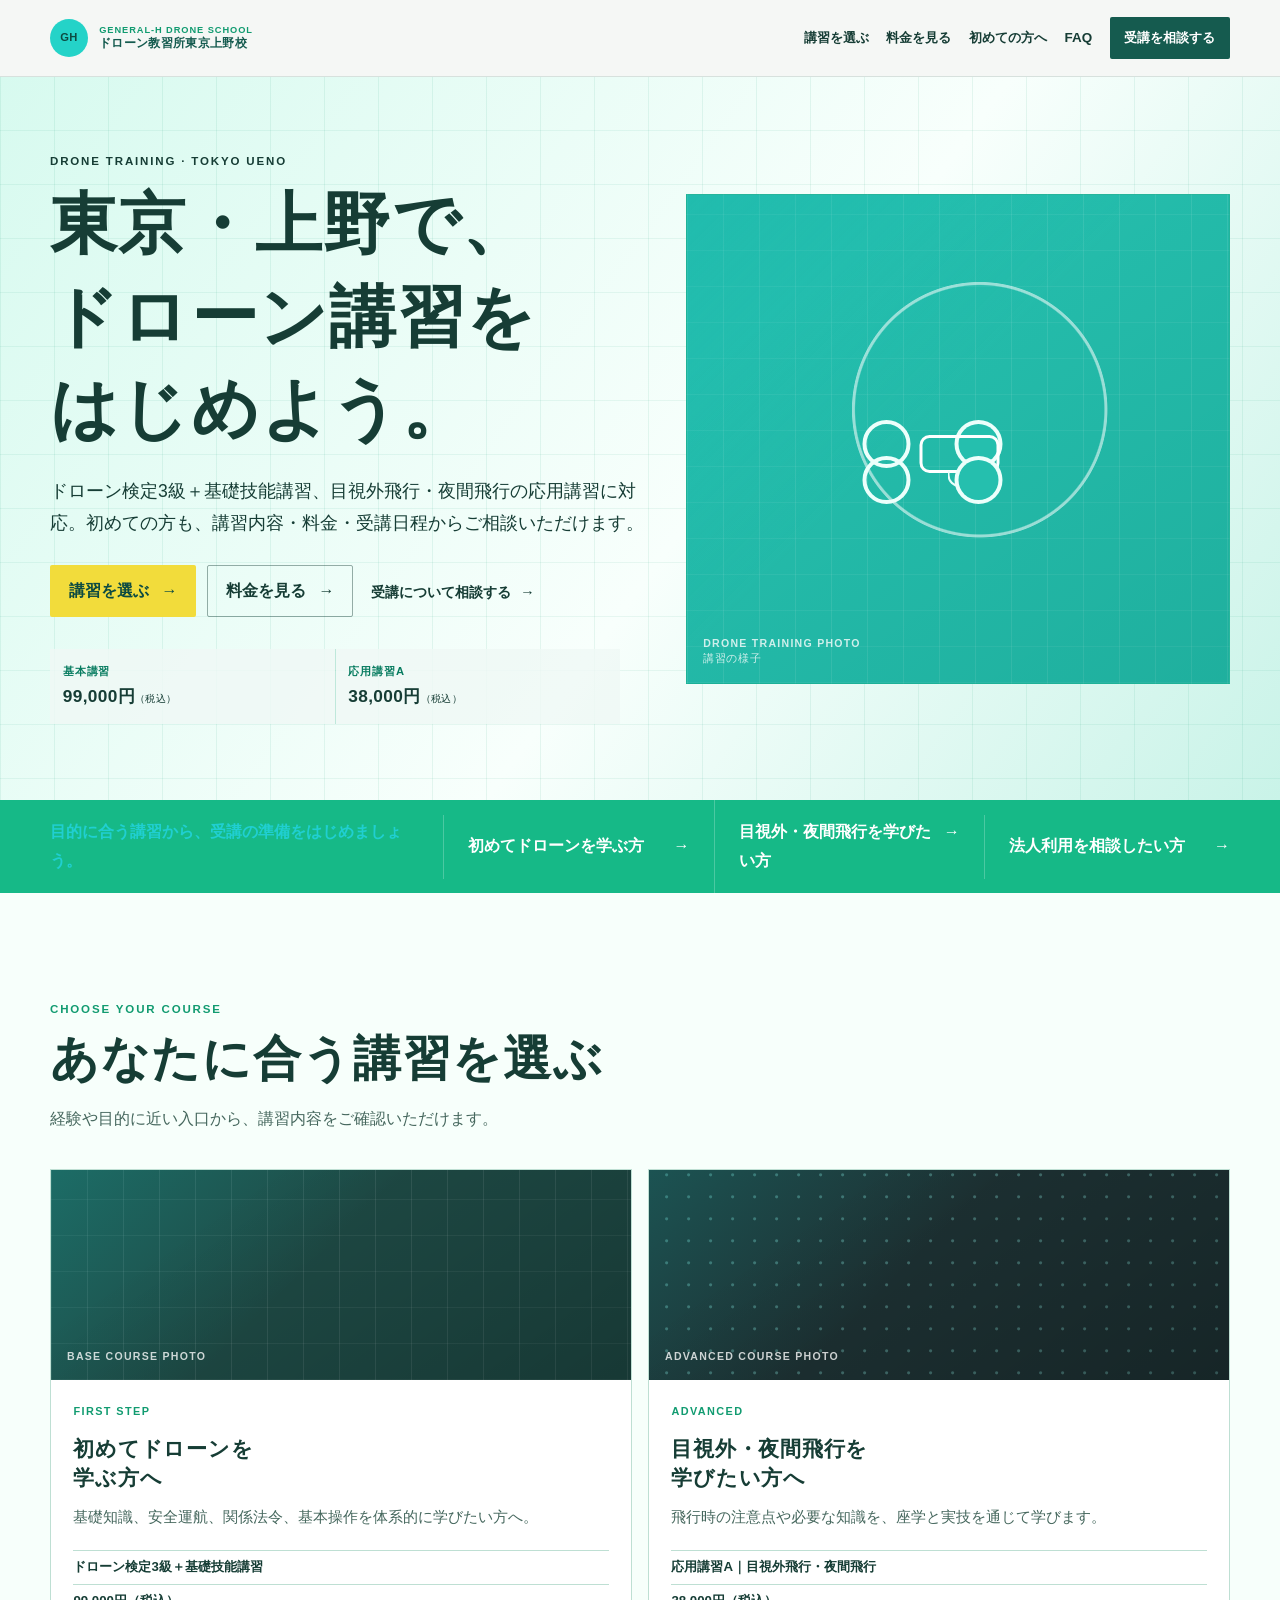
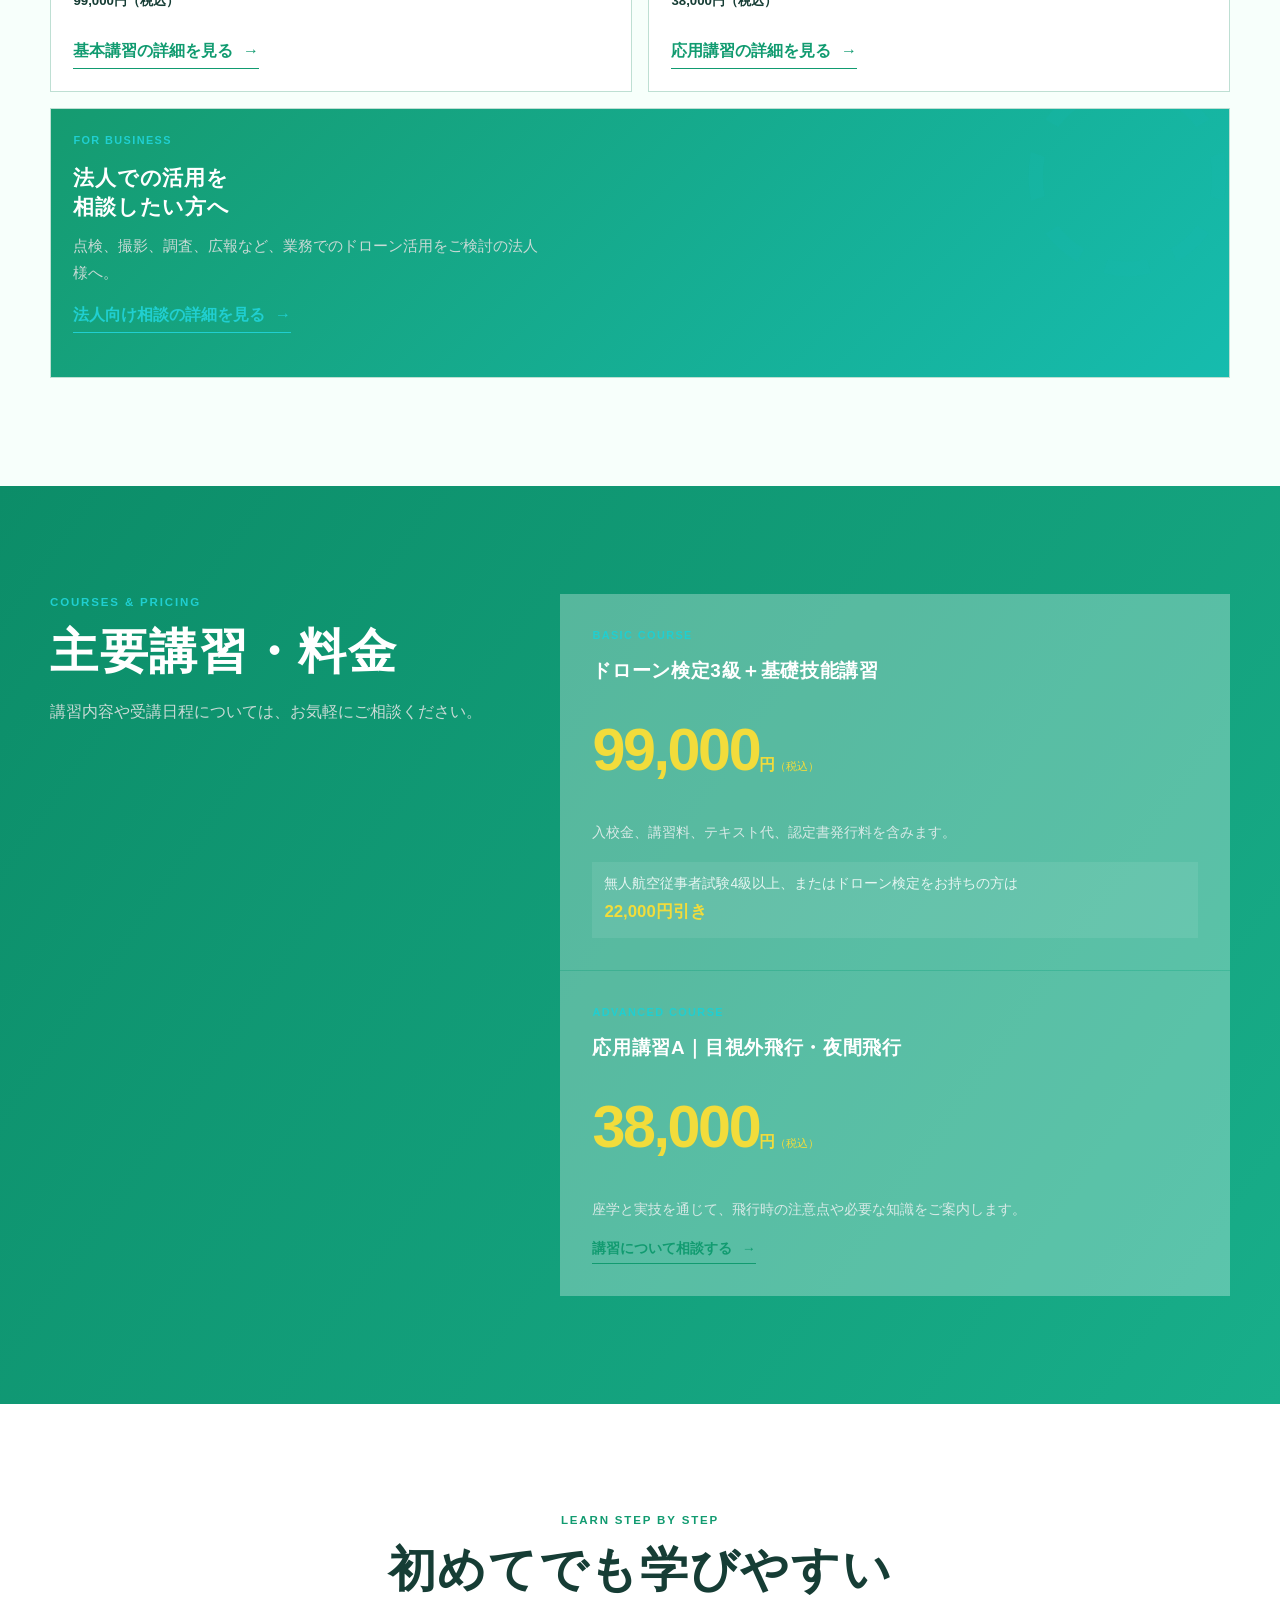
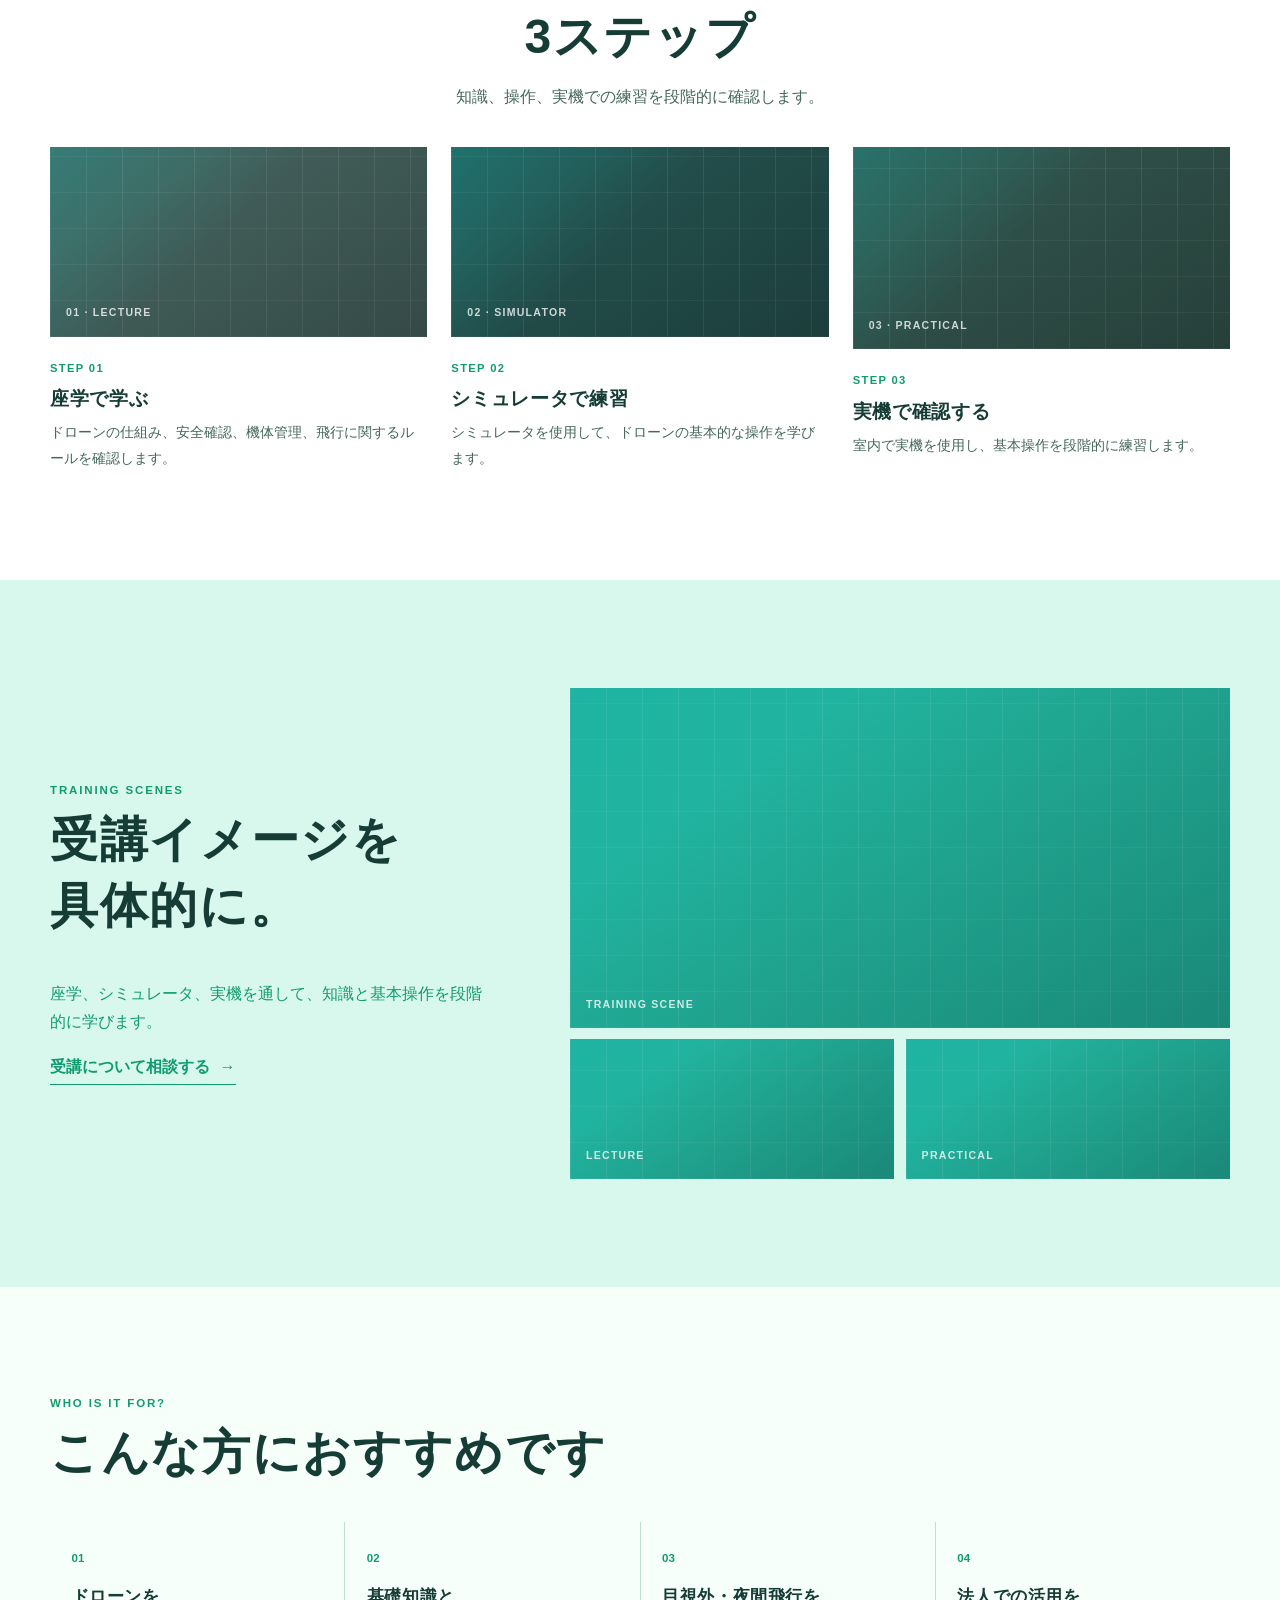
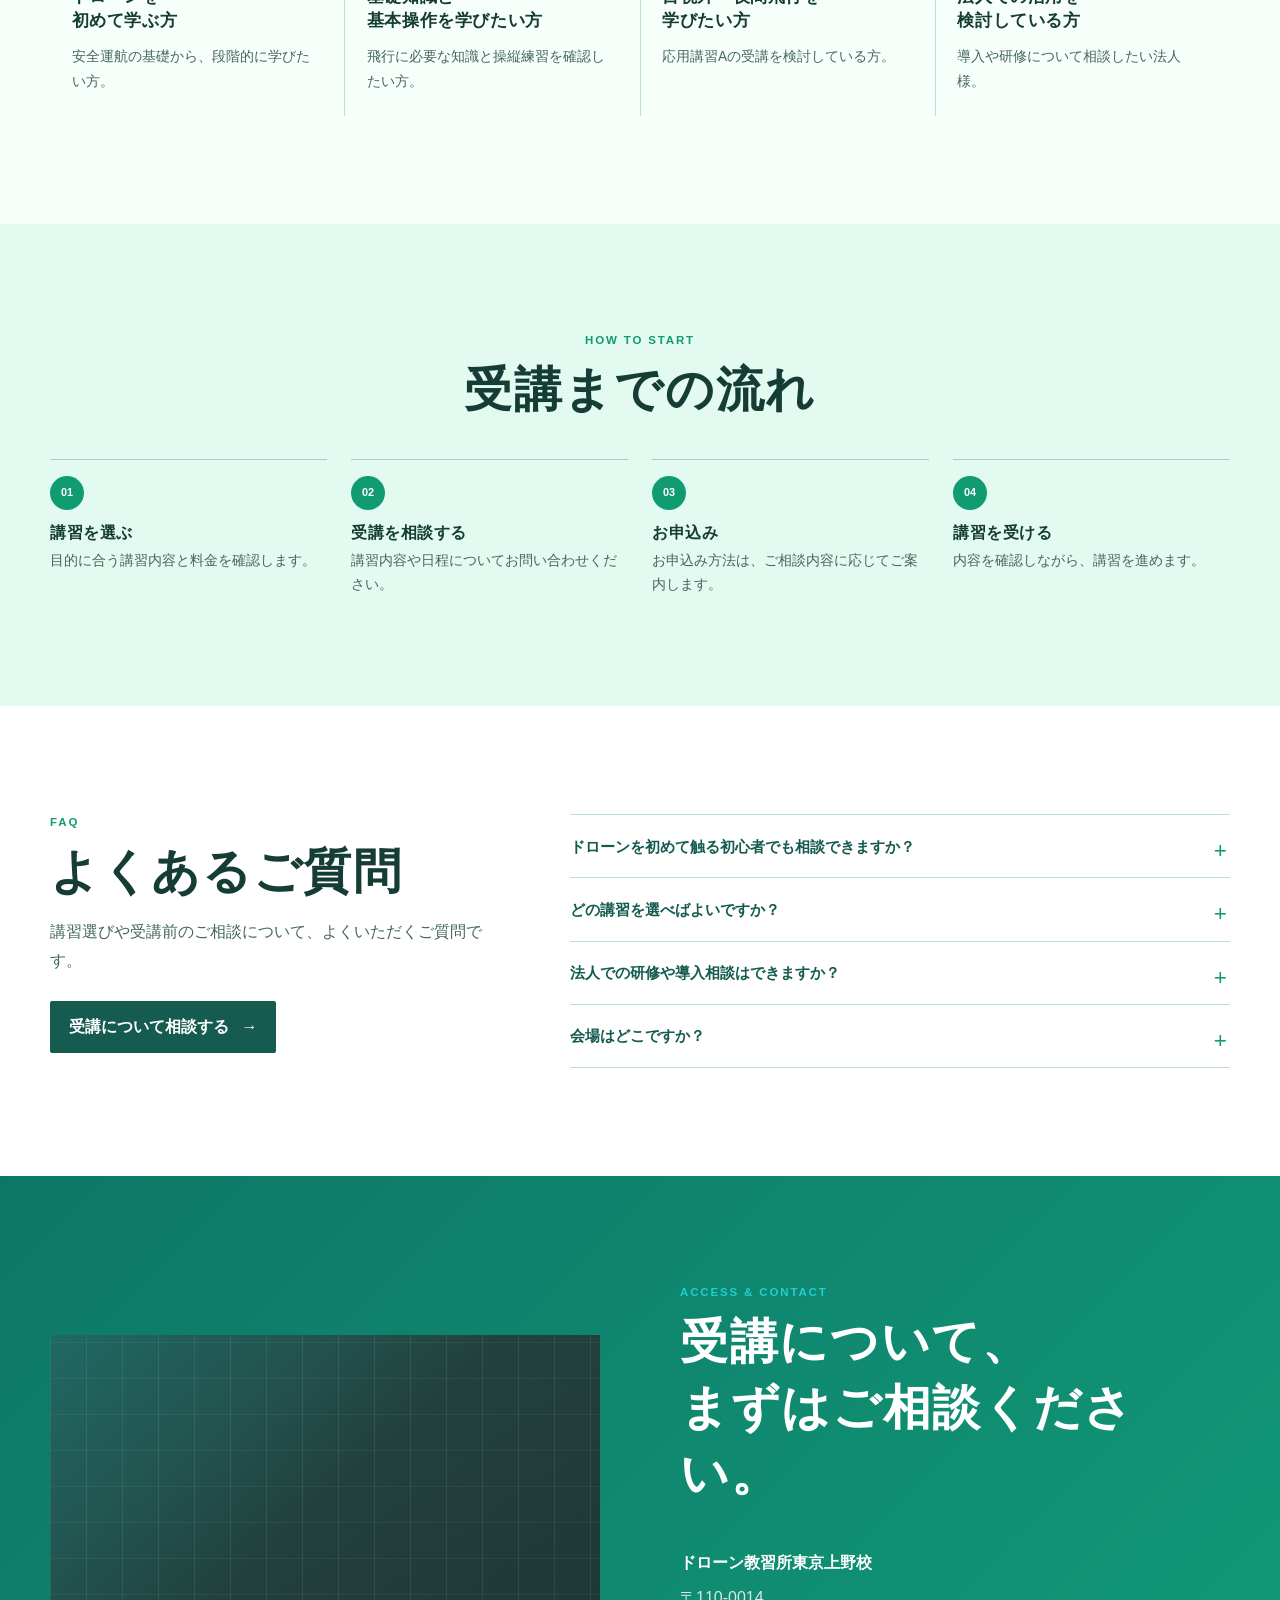
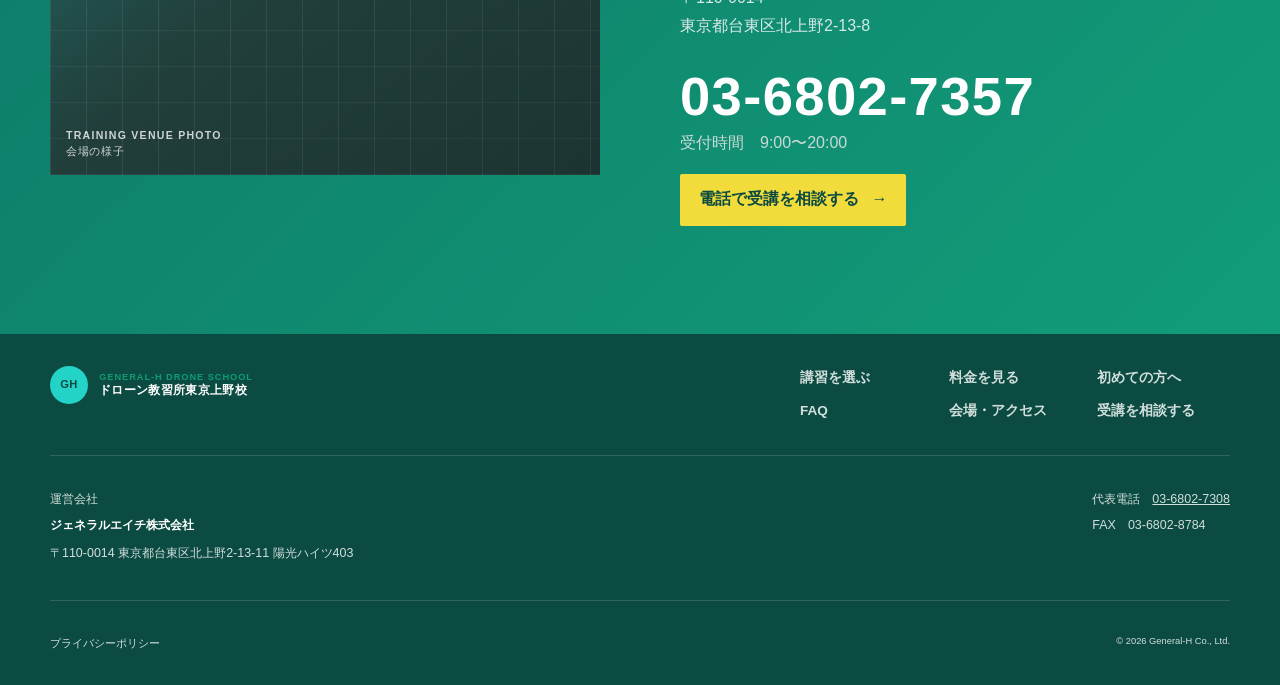
==== index.html @ ddb18976 "feat: refine course guidance and ctas" ====
<!doctype html>
<html lang="ja">
  <head>
    <meta charset="utf-8">
    <meta name="viewport" content="width=device-width, initial-scale=1">
    <meta name="description" content="ドローン教習所東京上野校。東京・上野で、ドローン検定3級＋基礎技能講習、目視外飛行・夜間飛行の応用講習、法人向けドローン研修・導入相談をご案内します。">
    <meta name="theme-color" content="#142422">
    <meta name="format-detection" content="telephone=no">
    <link rel="canonical" href="https://drone.general-h.com/">
    <link rel="icon" href="assets/icons/favicon.svg" type="image/svg+xml">
    <link rel="stylesheet" href="assets/css/style.css?v=20260907-2">
    <link rel="stylesheet" href="assets/css/overrides.css?v=20260907-2">
    <title>ドローン教習所東京上野校｜東京・上野で学ぶドローン講習</title>
    <meta property="og:locale" content="ja_JP"><meta property="og:type" content="website"><meta property="og:title" content="ドローン教習所東京上野校｜東京・上野で学ぶドローン講習"><meta property="og:description" content="ドローン検定3級＋基礎技能講習、目視外飛行・夜間飛行の応用講習、法人向け相談をご案内します。"><meta property="og:url" content="https://drone.general-h.com/"><meta property="og:site_name" content="ドローン教習所東京上野校"><meta name="twitter:card" content="summary">
    <!-- OGP画像は、実写素材を用意後に /assets/images/og/default.jpg へ配置して設定します。 -->
    <script type="application/ld+json">{"@context":"https://schema.org","@graph":[{"@type":"EducationalOrganization","name":"ドローン教習所東京上野校","url":"https://drone.general-h.com/","telephone":"+81-3-6802-7357","address":{"@type":"PostalAddress","postalCode":"110-0014","addressRegion":"東京都","addressLocality":"台東区","streetAddress":"北上野2-13-8","addressCountry":"JP"},"parentOrganization":{"@type":"Organization","name":"ジェネラルエイチ株式会社"}},{"@type":"WebSite","name":"ドローン教習所東京上野校","url":"https://drone.general-h.com/","inLanguage":"ja-JP"}]}</script>
  </head>
  <body>
    <a class="skip-link" href="#main-content">本文へ移動</a>
    <header class="site-header" data-site-header><div class="container header-inner"><a class="brand" href="/" aria-label="ドローン教習所東京上野校 トップ"><span class="brand-mark" aria-hidden="true">GH</span><span class="brand-copy"><span>GENERAL-H DRONE SCHOOL</span>ドローン教習所東京上野校</span></a><button class="menu-button" type="button" aria-expanded="false" aria-controls="site-navigation" data-menu-button><span class="menu-icon" aria-hidden="true"><i></i><i></i><i></i></span><span>メニュー</span></button><nav class="site-nav" id="site-navigation" aria-label="メインナビゲーション" data-site-nav><a href="#course-choice">講習を選ぶ</a><a href="#pricing">料金を見る</a><a href="#first-steps">初めての方へ</a><a href="#faq">FAQ</a><a class="button button-small button-primary" href="#contact">受講を相談する</a></nav></div></header>
    <main id="main-content" tabindex="-1">
      <section class="hero" aria-labelledby="hero-title"><div class="container hero-layout"><div class="hero-copy"><p class="eyebrow">DRONE TRAINING · TOKYO UENO</p><h1 id="hero-title">東京・上野で、<br>ドローン講習を<br>はじめよう。</h1><p class="hero-lead">ドローン検定3級＋基礎技能講習、目視外飛行・夜間飛行の応用講習に対応。初めての方も、講習内容・料金・受講日程からご相談いただけます。</p><div class="button-group hero-actions"><a class="button button-accent" href="#course-choice">講習を選ぶ<span aria-hidden="true">→</span></a><a class="button button-outline" href="#pricing">料金を見る<span aria-hidden="true">→</span></a><a class="text-action" href="#contact">受講について相談する <span aria-hidden="true">→</span></a></div><div class="hero-course-summary" aria-label="主要講習と料金"><div><span>基本講習</span><strong>99,000円<small>（税込）</small></strong></div><div><span>応用講習A</span><strong>38,000円<small>（税込）</small></strong></div></div></div><figure class="media-slot hero-media" data-image-slot="hero" role="img" aria-label="ドローン講習風景のイメージ"><div class="drone-illustration" aria-hidden="true"><i></i><i></i><b></b><em></em></div><figcaption>DRONE TRAINING PHOTO<br><span>講習の様子</span></figcaption></figure></div></section>
      <section class="quick-start" aria-label="講習選びの入口"><div class="container quick-start-inner"><p>目的に合う講習から、受講の準備をはじめましょう。</p><a href="/courses/basic/">初めてドローンを学ぶ方 <span aria-hidden="true">→</span></a><a href="/courses/advanced/">目視外・夜間飛行を学びたい方 <span aria-hidden="true">→</span></a><a href="/courses/corporate/">法人利用を相談したい方 <span aria-hidden="true">→</span></a></div></section>
      <section class="section course-choice" id="course-choice" aria-labelledby="course-choice-title"><div class="container"><div class="section-intro"><p class="eyebrow">CHOOSE YOUR COURSE</p><h2 id="course-choice-title">あなたに合う講習を選ぶ</h2><p>経験や目的に近い入口から、講習内容をご確認いただけます。</p></div><div class="choice-grid"><article class="choice-card choice-card-featured"><figure class="media-slot course-media course-media-basic" data-image-slot="basic" role="img" aria-label="基礎ドローン講習のイメージ"><figcaption>BASE COURSE PHOTO</figcaption></figure><div class="choice-content"><p class="card-label">FIRST STEP</p><h3>初めてドローンを<br>学ぶ方へ</h3><p>基礎知識、安全運航、関係法令、基本操作を体系的に学びたい方へ。</p><ul><li>ドローン検定3級＋基礎技能講習</li><li>99,000円（税込）</li></ul><a class="text-link" href="/courses/basic/">基本講習の詳細を見る <span aria-hidden="true">→</span></a></div></article><article class="choice-card"><figure class="media-slot course-media course-media-advanced" data-image-slot="advanced" role="img" aria-label="応用ドローン講習のイメージ"><figcaption>ADVANCED COURSE PHOTO</figcaption></figure><div class="choice-content"><p class="card-label">ADVANCED</p><h3>目視外・夜間飛行を<br>学びたい方へ</h3><p>飛行時の注意点や必要な知識を、座学と実技を通じて学びます。</p><ul><li>応用講習A｜目視外飛行・夜間飛行</li><li>38,000円（税込）</li></ul><a class="text-link" href="/courses/advanced/">応用講習の詳細を見る <span aria-hidden="true">→</span></a></div></article><article class="choice-card choice-card-business"><div class="business-symbol" aria-hidden="true">◌</div><div class="choice-content"><p class="card-label">FOR BUSINESS</p><h3>法人での活用を<br>相談したい方へ</h3><p>点検、撮影、調査、広報など、業務でのドローン活用をご検討の法人様へ。</p><a class="text-link light-link" href="/courses/corporate/">法人向け相談の詳細を見る <span aria-hidden="true">→</span></a></div></article></div></div></section>
      <section class="section pricing-section" id="pricing" aria-labelledby="pricing-title"><div class="container pricing-layout"><div class="section-intro"><p class="eyebrow">COURSES & PRICING</p><h2 id="pricing-title">主要講習・料金</h2><p>講習内容や受講日程については、お気軽にご相談ください。</p></div><div class="price-list"><article class="price-item"><div><p class="price-tag">BASIC COURSE</p><h3>ドローン検定3級＋基礎技能講習</h3></div><p class="price"><span>99,000</span>円<small>（税込）</small></p><div class="price-detail"><p>入校金、講習料、テキスト代、認定書発行料を含みます。</p><p class="discount">無人航空従事者試験4級以上、またはドローン検定をお持ちの方は<strong>22,000円引き</strong></p></div></article><article class="price-item"><div><p class="price-tag">ADVANCED COURSE</p><h3>応用講習A｜目視外飛行・夜間飛行</h3></div><p class="price"><span>38,000</span>円<small>（税込）</small></p><div class="price-detail"><p>座学と実技を通じて、飛行時の注意点や必要な知識をご案内します。</p><a class="text-link" href="#contact">講習について相談する <span aria-hidden="true">→</span></a></div></article></div></div></section>
      <section class="section first-steps" id="first-steps" aria-labelledby="steps-title"><div class="container"><div class="section-intro centered-intro"><p class="eyebrow">LEARN STEP BY STEP</p><h2 id="steps-title">初めてでも学びやすい<br>3ステップ</h2><p>知識、操作、実機での練習を段階的に確認します。</p></div><ol class="learning-steps"><li><figure class="media-slot step-media step-lecture" data-image-slot="lecture" role="img" aria-label="ドローン座学のイメージ"><figcaption>01 · LECTURE</figcaption></figure><div><span>STEP 01</span><h3>座学で学ぶ</h3><p>ドローンの仕組み、安全確認、機体管理、飛行に関するルールを確認します。</p></div></li><li><figure class="media-slot step-media step-simulator" data-image-slot="simulator" role="img" aria-label="ドローンシミュレータ講習のイメージ"><figcaption>02 · SIMULATOR</figcaption></figure><div><span>STEP 02</span><h3>シミュレータで練習</h3><p>シミュレータを使用して、ドローンの基本的な操作を学びます。</p></div></li><li><figure class="media-slot step-media step-practical" data-image-slot="practical" role="img" aria-label="ドローン実機講習のイメージ"><figcaption>03 · PRACTICAL</figcaption></figure><div><span>STEP 03</span><h3>実機で確認する</h3><p>室内で実機を使用し、基本操作を段階的に練習します。</p></div></li></ol></div></section>
      <section class="section training-scenes" aria-labelledby="scenes-title"><div class="container scene-layout"><div class="scene-copy"><p class="eyebrow">TRAINING SCENES</p><h2 id="scenes-title">受講イメージを<br>具体的に。</h2><p>座学、シミュレータ、実機を通して、知識と基本操作を段階的に学びます。</p><a class="text-link light-link" href="#contact">受講について相談する <span aria-hidden="true">→</span></a></div><div class="scene-mosaic"><figure class="media-slot scene-large" data-image-slot="training" role="img" aria-label="ドローン講習風景のイメージ"><figcaption>TRAINING SCENE</figcaption></figure><figure class="media-slot scene-small-one" data-image-slot="lecture-detail" role="img" aria-label="ドローン座学のイメージ"><figcaption>LECTURE</figcaption></figure><figure class="media-slot scene-small-two" data-image-slot="practical-detail" role="img" aria-label="ドローン実機講習のイメージ"><figcaption>PRACTICAL</figcaption></figure></div></div></section>
      <section class="section for-you" aria-labelledby="for-you-title"><div class="container"><div class="section-intro"><p class="eyebrow">WHO IS IT FOR?</p><h2 id="for-you-title">こんな方におすすめです</h2></div><div class="audience-grid"><article><span>01</span><h3>ドローンを<br>初めて学ぶ方</h3><p>安全運航の基礎から、段階的に学びたい方。</p></article><article><span>02</span><h3>基礎知識と<br>基本操作を学びたい方</h3><p>飛行に必要な知識と操縦練習を確認したい方。</p></article><article><span>03</span><h3>目視外・夜間飛行を<br>学びたい方</h3><p>応用講習Aの受講を検討している方。</p></article><article><span>04</span><h3>法人での活用を<br>検討している方</h3><p>導入や研修について相談したい法人様。</p></article></div></div></section>
      <section class="section flow-section" aria-labelledby="flow-title"><div class="container"><div class="section-intro centered-intro"><p class="eyebrow">HOW TO START</p><h2 id="flow-title">受講までの流れ</h2></div><ol class="flow-list"><li><span>01</span><h3>講習を選ぶ</h3><p>目的に合う講習内容と料金を確認します。</p></li><li><span>02</span><h3>受講を相談する</h3><p>講習内容や日程についてお問い合わせください。</p></li><li><span>03</span><h3>お申込み</h3><p>お申込み方法は、ご相談内容に応じてご案内します。</p></li><li><span>04</span><h3>講習を受ける</h3><p>内容を確認しながら、講習を進めます。</p></li></ol></div></section>
      <section class="section faq-section" id="faq" aria-labelledby="faq-title"><div class="container faq-layout"><div class="faq-heading"><p class="eyebrow">FAQ</p><h2 id="faq-title">よくあるご質問</h2><p>講習選びや受講前のご相談について、よくいただくご質問です。</p><a class="button button-dark" href="#contact">受講について相談する<span aria-hidden="true">→</span></a></div><div class="faq-list"><details><summary>ドローンを初めて触る初心者でも相談できますか？</summary><p>はい。基礎知識や安全運航を確認しながら、初めての方にも分かりやすくご案内します。</p></details><details><summary>どの講習を選べばよいですか？</summary><p>基礎から学びたい方にはドローン検定3級＋基礎技能講習を、目視外飛行・夜間飛行を学びたい方には応用講習Aをご案内しています。迷われる場合はお問い合わせください。</p></details><details><summary>法人での研修や導入相談はできますか？</summary><p>はい。業務でのドローン活用をご検討の法人様からのご相談を承ります。</p></details><details><summary>会場はどこですか？</summary><p>会場は東京都台東区北上野にあります。詳しい所在地は会場・お問い合わせ欄をご確認ください。</p></details></div></div></section>
      <section class="section contact-section" id="contact" aria-labelledby="contact-title"><div class="container contact-layout"><figure class="media-slot access-media" data-image-slot="access" role="img" aria-label="ドローン講習会場のイメージ"><figcaption>TRAINING VENUE PHOTO<br><span>会場の様子</span></figcaption></figure><div class="contact-copy"><p class="eyebrow">ACCESS & CONTACT</p><h2 id="contact-title">受講について、<br>まずはご相談ください。</h2><address><strong>ドローン教習所東京上野校</strong>〒110-0014<br>東京都台東区北上野2-13-8</address><a class="phone-link" href="tel:0368027357">03-6802-7357</a><p>受付時間　9:00〜20:00</p><a class="button button-accent" href="tel:0368027357">電話で受講を相談する<span aria-hidden="true">→</span></a></div></div></section>
    </main>
    <footer class="site-footer"><div class="container footer-main"><a class="brand brand-footer" href="/" aria-label="ドローン教習所東京上野校 トップ"><span class="brand-mark" aria-hidden="true">GH</span><span class="brand-copy"><span>GENERAL-H DRONE SCHOOL</span>ドローン教習所東京上野校</span></a><div class="footer-links"><a href="#course-choice">講習を選ぶ</a><a href="#pricing">料金を見る</a><a href="#first-steps">初めての方へ</a><a href="#faq">FAQ</a><a href="#contact">会場・アクセス</a><a href="#contact">受講を相談する</a></div></div><div class="container footer-company"><div><p>運営会社</p><strong>ジェネラルエイチ株式会社</strong><p>〒110-0014 東京都台東区北上野2-13-11 陽光ハイツ403</p></div><div><p>代表電話　<a href="tel:0368027308">03-6802-7308</a></p><p>FAX　03-6802-8784</p></div></div><div class="container footer-bottom"><a href="/privacy-policy/">プライバシーポリシー</a><small>© <span data-current-year>2026</span> General-H Co., Ltd.</small></div></footer>
    <script src="assets/js/site.js?v=20260907-2" defer></script>
  </body>
</html>
---- assets/css/style.css ----
:root{--ink:#182522;--charcoal:#142422;--charcoal-deep:#0c1514;--teal:#087b78;--teal-bright:#18b5ad;--cyan:#89e4dc;--mint:#e2f5f1;--paper:#f5f7f5;--white:#fff;--line:#d3ddda;--muted:#52635f;--accent:#e6bd59;--container:1180px;--sans:-apple-system,BlinkMacSystemFont,"Hiragino Kaku Gothic ProN","Hiragino Sans","Yu Gothic","Meiryo",sans-serif}*{box-sizing:border-box}html{scroll-behavior:smooth;scroll-padding-top:5rem}body{margin:0;background:var(--paper);color:var(--ink);font-family:var(--sans);font-size:16px;line-height:1.8;text-rendering:optimizeLegibility}a{color:inherit;text-decoration:none}button{font:inherit}h1,h2,h3,p{margin-top:0}h1,h2,h3{letter-spacing:.035em;line-height:1.38}.container{width:min(calc(100% - 40px),var(--container));margin-inline:auto}.section{padding:78px 0}.skip-link{position:fixed;z-index:100;top:-5rem;left:1rem;padding:.7rem 1rem;color:var(--white);background:var(--charcoal);border-radius:3px}.skip-link:focus{top:1rem}.eyebrow{margin-bottom:.55rem;color:var(--teal);font-size:.72rem;font-weight:800;letter-spacing:.16em;line-height:1.4}.section-intro{max-width:640px;margin-bottom:2.2rem}.section-intro h2,.faq-heading h2{margin-bottom:.8rem;font-size:clamp(1.85rem,4vw,3rem)}.section-intro>p:not(.eyebrow),.faq-heading>p:not(.eyebrow){color:var(--muted)}.centered-intro{margin-inline:auto;text-align:center}.button{display:inline-flex;align-items:center;justify-content:center;gap:.8rem;min-height:52px;padding:.8rem 1.1rem;border:1px solid transparent;border-radius:2px;font-weight:800;line-height:1.3;transition:transform .2s ease,background-color .2s ease}.button:hover{transform:translateY(-2px)}.button-small{min-height:42px;padding:.55rem .85rem;font-size:.84rem}.button-primary,.button-dark{color:var(--white);background:var(--charcoal)}.button-accent{color:var(--charcoal-deep);background:var(--accent)}.button-outline{color:var(--white);border-color:rgb(255 255 255 / 55%)}.text-link,.text-action{display:inline-flex;align-items:center;gap:.6rem;font-weight:800}.text-link{padding-bottom:.12rem;color:var(--teal);border-bottom:1px solid currentColor}.light-link{color:var(--cyan)}.text-action{color:var(--white);font-size:.9rem}.text-link:hover,.text-action:hover{opacity:.72}.media-slot{position:relative;display:grid;overflow:hidden;min-height:170px;margin:0;place-items:end start;color:var(--white);background-color:#244541;background-image:linear-gradient(135deg,rgb(24 181 173 / 32%),transparent 45%),repeating-linear-gradient(90deg,rgb(255 255 255 / 9%) 0 1px,transparent 1px 36px),repeating-linear-gradient(0deg,rgb(255 255 255 / 6%) 0 1px,transparent 1px 36px);isolation:isolate}.media-slot::before{position:absolute;inset:0;z-index:-1;content:"";background:radial-gradient(circle at 75% 22%,rgb(137 228 220 / 42%),transparent 0 18%),linear-gradient(145deg,transparent 25%,rgb(0 0 0 / 24%))}.media-slot figcaption{padding:1rem;color:rgb(255 255 255 / 78%);font-size:.66rem;font-weight:800;letter-spacing:.12em;line-height:1.45}.media-slot figcaption span{font-weight:500;letter-spacing:.06em}.site-header{position:sticky;z-index:20;top:0;background:rgb(245 247 245 / 95%);border-bottom:1px solid rgb(211 221 218 / 85%);backdrop-filter:blur(12px)}.header-inner{display:flex;min-height:76px;align-items:center;justify-content:space-between;gap:.8rem}.brand{display:inline-flex;align-items:center;gap:.7rem;color:var(--charcoal);line-height:1.2}.brand-mark{display:grid;width:38px;height:38px;place-items:center;color:var(--charcoal-deep);background:var(--teal-bright);border-radius:50%;font-size:.7rem;font-weight:900;letter-spacing:.04em}.brand-copy{display:grid;font-size:.78rem;font-weight:800;letter-spacing:.025em}.brand-copy span{color:var(--teal);font-size:.58rem;letter-spacing:.1em}.site-nav{display:flex;align-items:center;gap:1.1rem;font-size:.84rem;font-weight:800}.site-nav>a:not(.button):hover{color:var(--teal)}.menu-button{display:none;align-items:center;gap:.55rem;padding:.4rem;color:var(--charcoal);background:transparent;border:0;font-size:.72rem;font-weight:800}.menu-icon{display:grid;gap:4px;width:22px}.menu-icon i{display:block;width:100%;height:2px;background:currentColor}.hero{position:relative;overflow:hidden;color:var(--white);background:var(--charcoal-deep)}.hero::before{position:absolute;inset:0;content:"";background:radial-gradient(circle at 60% 60%,rgb(8 123 120 / 25%),transparent 0 32%),linear-gradient(90deg,rgb(255 255 255 / 4%) 1px,transparent 1px),linear-gradient(0deg,rgb(255 255 255 / 3%) 1px,transparent 1px);background-size:auto,54px 54px,54px 54px}.hero-layout{position:relative;display:grid;gap:2rem;padding-top:65px;padding-bottom:52px}.hero-copy{position:relative;z-index:1}.hero .eyebrow{color:var(--cyan)}.hero h1{margin-bottom:1.25rem;font-size:clamp(2.45rem,9vw,5.4rem);font-weight:850;letter-spacing:.02em}.hero-lead{max-width:620px;margin-bottom:1.6rem;color:#d7e9e6;font-size:clamp(.98rem,2.4vw,1.1rem)}.button-group{display:flex;flex-wrap:wrap;gap:.7rem}.hero-actions .text-action{width:100%;padding-top:.3rem}.hero-course-summary{display:grid;max-width:570px;grid-template-columns:1fr 1fr;gap:1px;margin-top:2rem;background:rgb(255 255 255 / 22%)}.hero-course-summary div{padding:.75rem .8rem;background:rgb(11 30 28 / 72%)}.hero-course-summary span{display:block;color:var(--cyan);font-size:.7rem;font-weight:800;letter-spacing:.08em}.hero-course-summary strong{font-size:1.08rem;letter-spacing:.02em}.hero-course-summary small{font-size:.65rem;font-weight:500}.hero-media{min-height:350px;border:1px solid rgb(137 228 220 / 35%);background-color:#173936}.hero-media::before{background:radial-gradient(circle at 54% 44%,rgb(24 181 173 / 38%),transparent 0 18%),radial-gradient(circle at 54% 44%,transparent 0 31%,rgb(137 228 220 / 38%) 31.3% 31.8%,transparent 32%),linear-gradient(145deg,transparent 20%,rgb(0 0 0 / 25%))}.drone-illustration{position:absolute;top:50%;left:50%;width:135px;height:52px;transform:translate(-50%,-50%)}.drone-illustration::before,.drone-illustration::after{position:absolute;top:7px;width:40px;height:40px;content:"";border:4px solid var(--cyan);border-radius:50%;box-shadow:92px 0 0 -4px #173936,92px 0 0 0 var(--cyan)}.drone-illustration::before{left:-28px}.drone-illustration::after{top:43px;left:-28px;box-shadow:92px 0 0 -4px #173936,92px 0 0 0 var(--cyan)}.drone-illustration b{position:absolute;top:22px;left:29px;width:80px;height:38px;border:3px solid var(--white);border-radius:10px}.drone-illustration em{position:absolute;bottom:-22px;left:57px;width:25px;height:16px;border:2px solid var(--cyan);border-top:0;border-radius:0 0 12px 12px}.hero-media figcaption{position:relative}.quick-start{background:var(--teal)}.quick-start-inner{display:grid;color:var(--white)}.quick-start p,.quick-start a{padding:1rem 0;margin:0;border-bottom:1px solid rgb(255 255 255 / 23%)}.quick-start p{color:var(--cyan);font-weight:800}.quick-start a{display:flex;justify-content:space-between;font-weight:800}.quick-start a:hover{color:var(--cyan)}.course-choice{background:var(--paper)}.choice-grid{display:grid;gap:1rem}.choice-card{overflow:hidden;background:var(--white);border:1px solid var(--line)}.choice-content{padding:1.4rem}.choice-content h3{margin-bottom:.65rem;font-size:1.34rem}.choice-content>p:not(.card-label){color:var(--muted);font-size:.92rem}.card-label,.price-tag{margin-bottom:.8rem;color:var(--teal);font-size:.68rem;font-weight:900;letter-spacing:.13em}.choice-content ul{padding:0;margin:1.2rem 0;list-style:none;font-size:.83rem;font-weight:700}.choice-content li{padding:.28rem 0;border-top:1px solid var(--line)}.course-media{min-height:210px}.course-media-basic{background-color:#1e4a45}.course-media-advanced{background-color:#1d3133;background-image:linear-gradient(135deg,rgb(24 181 173 / 26%),transparent 45%),radial-gradient(circle at 80% 22%,rgb(137 228 220 / 35%) 0 1px,transparent 2px);background-size:auto,22px 22px}.choice-card-business{position:relative;color:var(--white);background:var(--charcoal)}.choice-card-business .card-label{color:var(--cyan)}.choice-card-business .choice-content>p:not(.card-label){color:#c8dad5}.business-symbol{position:absolute;top:-85px;right:-12px;color:rgb(24 181 173 / 23%);font-size:260px;line-height:1}.pricing-section{color:var(--white);background:var(--charcoal)}.pricing-section .eyebrow{color:var(--cyan)}.pricing-section .section-intro>p:not(.eyebrow){color:#c8dad5}.pricing-layout{display:grid;gap:2rem}.price-list{display:grid;gap:1px;background:rgb(255 255 255 / 19%)}.price-item{padding:1.45rem;background:#1a302d}.price-item h3{margin-bottom:.8rem;font-size:1.18rem}.price-tag{color:var(--cyan)}.price{margin:.7rem 0 1.1rem;color:var(--accent);font-weight:800}.price span{font-size:clamp(2.2rem,7vw,3.7rem);letter-spacing:-.04em}.price small{font-size:.7rem;font-weight:500}.price-detail{color:#d7e9e6;font-size:.86rem}.discount{padding:.65rem .75rem;margin:1rem 0 0;color:#e5f5f1;background:rgb(255 255 255 / 8%)}.discount strong{display:block;color:var(--accent);font-size:1.05rem}.first-steps{background:var(--white)}.learning-steps{display:grid;gap:1.5rem;padding:0;margin:0;list-style:none}.learning-steps li{display:grid;gap:1rem}.step-media{min-height:190px}.step-lecture{background-color:#44615c}.step-simulator{background-color:#24514e}.step-practical{background-color:#31534b}.learning-steps span{color:var(--teal);font-size:.7rem;font-weight:900;letter-spacing:.12em}.learning-steps h3{margin:.3rem 0 .5rem;font-size:1.18rem}.learning-steps p{margin-bottom:0;color:var(--muted);font-size:.9rem}.training-scenes{color:var(--white);background:#112c2a}.training-scenes .eyebrow{color:var(--cyan)}.scene-layout{display:grid;gap:2rem}.scene-copy h2{font-size:clamp(1.9rem,4vw,3rem)}.scene-copy>p:not(.eyebrow){color:#c8dad5}.scene-mosaic{display:grid;grid-template-columns:1fr 1fr;gap:.7rem}.scene-large{grid-column:span 2;min-height:245px;background-color:#1d514c}.scene-small-one,.scene-small-two{min-height:140px}.for-you{background:var(--paper)}.audience-grid{display:grid;gap:1px;background:var(--line)}.audience-grid article{min-height:190px;padding:1.35rem;background:var(--paper)}.audience-grid span{color:var(--teal);font-size:.72rem;font-weight:900}.audience-grid h3{margin:.8rem 0;font-size:1.08rem}.audience-grid p{margin:0;color:var(--muted);font-size:.86rem}.flow-section{background:var(--mint)}.flow-list{display:grid;gap:1.3rem;padding:0;margin:0;list-style:none}.flow-list li{padding-top:1rem;border-top:1px solid #a9cdc6}.flow-list span{display:grid;width:34px;height:34px;place-items:center;color:var(--white);background:var(--teal);border-radius:50%;font-size:.68rem;font-weight:900}.flow-list h3{margin:.8rem 0 .25rem;font-size:1rem}.flow-list p{margin:0;color:var(--muted);font-size:.86rem}.faq-section{background:var(--white)}.faq-layout{display:grid;gap:1.8rem}.faq-heading .button{margin-top:.6rem}.faq-list{border-top:1px solid var(--line)}.faq-list details{border-bottom:1px solid var(--line)}.faq-list summary{position:relative;padding:1.1rem 2rem 1.1rem 0;color:var(--charcoal);cursor:pointer;font-size:.94rem;font-weight:800;list-style:none}.faq-list summary::-webkit-details-marker{display:none}.faq-list summary::after{position:absolute;top:1rem;right:.2rem;content:"+";color:var(--teal);font-size:1.4rem;font-weight:400}.faq-list details[open] summary::after{content:"−"}.faq-list details p{padding:0 1.5rem 1.1rem 0;margin:0;color:var(--muted);font-size:.88rem}.contact-section{color:var(--white);background:var(--charcoal-deep)}.contact-layout{display:grid;gap:2rem}.access-media{min-height:285px;background-color:#244440}.contact-copy .eyebrow{color:var(--cyan)}.contact-copy h2{font-size:clamp(1.9rem,4vw,3rem)}.contact-copy address{margin:1.4rem 0;color:#d7e9e6;font-style:normal}.contact-copy address strong{display:block;margin-bottom:.4rem;color:var(--white);font-size:1.03rem}.phone-link{display:block;color:var(--white);font-size:clamp(2rem,8vw,3.4rem);font-weight:900;letter-spacing:.025em;line-height:1.2}.contact-copy>p:not(.eyebrow){color:#c8dad5}.site-footer{color:#d1dfdc;background:#081110}.footer-main,.footer-company,.footer-bottom{display:flex;flex-direction:column;gap:1.5rem;padding-top:2rem;padding-bottom:2rem}.brand-footer{color:var(--white)}.footer-links{display:grid;grid-template-columns:repeat(2,1fr);gap:.55rem 1rem;font-size:.85rem;font-weight:700}.footer-links a:hover{color:var(--cyan)}.footer-company{border-top:1px solid rgb(255 255 255 / 14%);font-size:.78rem}.footer-company p{margin:0 0 .2rem}.footer-company strong{display:block;margin-bottom:.35rem;color:var(--white)}.footer-company a{text-decoration:underline}.footer-bottom{flex-direction:row;justify-content:space-between;border-top:1px solid rgb(255 255 255 / 14%);font-size:.7rem}.error-page{min-height:100vh;background:var(--paper)}.error-main{display:grid;min-height:100vh;place-items:center;padding:2rem 0}.error-content{max-width:700px;text-align:center}.error-content .brand{justify-content:center}.error-code{margin:2rem 0 0;color:var(--teal);font-size:clamp(5rem,20vw,10rem);font-weight:900;letter-spacing:-.07em;line-height:1}.error-content h1{margin:.7rem 0 1rem}.error-content>p:not(.error-code){max-width:480px;margin-inline:auto;color:var(--muted)}.error-content .button{margin-top:1rem}:focus-visible{outline:3px solid #e6bd59;outline-offset:3px}@media(min-width:720px){.container{width:min(calc(100% - 64px),var(--container))}.section{padding:108px 0}.hero-layout{grid-template-columns:minmax(0,1fr) minmax(380px,.9fr);align-items:center;min-height:650px;padding-top:76px;padding-bottom:76px}.hero-media{min-height:490px}.hero-actions .text-action{width:auto;align-self:center;padding-left:.4rem}.quick-start-inner{grid-template-columns:1.5fr repeat(3,1fr);gap:1.5rem;align-items:center}.quick-start p,.quick-start a{padding:1.1rem 0;border-bottom:0}.quick-start a{border-left:1px solid rgb(255 255 255 / 23%);padding-left:1.5rem}.choice-grid{grid-template-columns:1fr 1fr}.choice-card-business{grid-column:span 2;min-height:270px}.choice-card-business .choice-content{max-width:520px}.pricing-layout{grid-template-columns:.8fr 1.2fr;gap:4rem}.price-item{padding:2rem}.learning-steps{grid-template-columns:repeat(3,1fr);gap:1.5rem}.scene-layout{grid-template-columns:.8fr 1.2fr;gap:5rem;align-items:center}.scene-large{min-height:340px}.audience-grid{grid-template-columns:repeat(4,1fr)}.flow-list{grid-template-columns:repeat(4,1fr);gap:1.5rem}.faq-layout{grid-template-columns:.8fr 1.2fr;gap:5rem}.contact-layout{grid-template-columns:1fr 1fr;gap:5rem;align-items:center}.access-media{min-height:440px}.footer-main{flex-direction:row;align-items:flex-start;justify-content:space-between}.footer-links{grid-template-columns:repeat(3,1fr);min-width:430px}.footer-company{flex-direction:row;justify-content:space-between}}@media(max-width:899px){.js .menu-button{display:inline-flex}.js .site-nav{position:absolute;top:100%;right:0;left:0;display:none;padding:1rem 20px 1.25rem;background:var(--paper);border-bottom:1px solid var(--line);box-shadow:0 14px 28px rgb(12 21 20 / 14%)}.js .site-nav.is-open{display:grid;gap:.8rem}.js .site-nav .button{width:100%;margin-top:.2rem}}@media(min-width:900px){.site-nav{display:flex!important}}@media(max-width:380px){.brand-copy{font-size:.67rem}.brand-mark{width:34px;height:34px}.container{width:min(calc(100% - 32px),var(--container))}}@media(prefers-reduced-motion:reduce){html{scroll-behavior:auto}*,*::before,*::after{transition-duration:.01ms!important;animation-duration:.01ms!important;animation-iteration-count:1!important}}
---- assets/css/overrides.css ----
/* Layout and launch palette refinements. */
.hero h1 {
  font-size: clamp(2.45rem, 6vw, 4.2rem);
}

:root {
  --ink: #163d35;
  --charcoal: #155b4f;
  --charcoal-deep: #0d4b42;
  --teal: #119b70;
  --teal-bright: #24d3c8;
  --cyan: #20cfd1;
  --mint: #e2faf0;
  --paper: #f7fffb;
  --line: #bedfd3;
  --muted: #45675d;
  --accent: #f2dc3b;
}

body {
  background: var(--paper);
}

.hero {
  color: var(--ink);
  background: linear-gradient(126deg, #d7faef 0%, #f8fffc 56%, #c9f3e8 100%);
}

.hero::before {
  background:
    radial-gradient(circle at 70% 58%, rgb(32 207 209 / 20%), transparent 0 30%),
    linear-gradient(90deg, rgb(17 155 112 / 9%) 1px, transparent 1px),
    linear-gradient(0deg, rgb(17 155 112 / 8%) 1px, transparent 1px);
  background-size: auto, 54px 54px, 54px 54px;
}

.hero .eyebrow,
.hero-lead,
.text-action {
  color: var(--ink);
}

.button-outline {
  color: var(--ink);
  border-color: rgb(22 61 53 / 42%);
}

.hero-course-summary {
  background: rgb(17 155 112 / 22%);
}

.hero-course-summary div {
  background: rgb(255 255 255 / 76%);
}

.hero-course-summary span {
  color: #087c60;
}

.hero-media {
  color: var(--white);
  border-color: rgb(17 155 112 / 36%);
  background-color: #25bfae;
}

.hero-media::before {
  background:
    radial-gradient(circle at 54% 44%, rgb(255 255 255 / 28%), transparent 0 18%),
    radial-gradient(circle at 54% 44%, transparent 0 31%, rgb(255 255 255 / 54%) 31.3% 31.8%, transparent 32%),
    linear-gradient(145deg, transparent 20%, rgb(0 94 74 / 16%));
}

.drone-illustration::before,
.drone-illustration::after {
  border-color: #ecfffb;
  box-shadow: 92px 0 0 -4px #25bfae, 92px 0 0 0 #ecfffb;
}

.drone-illustration::after {
  box-shadow: 92px 0 0 -4px #25bfae, 92px 0 0 0 #ecfffb;
}

.drone-illustration em {
  border-color: #ecfffb;
  border-top: 0;
}

.quick-start {
  background: #16b987;
}

.choice-card-business {
  background: linear-gradient(135deg, #159b70, #16bcae);
}

.pricing-section {
  background: linear-gradient(125deg, #0c8d68, #18ae8a);
}

.price-item {
  background: rgb(255 255 255 / 13%);
}

.training-scenes {
  color: var(--ink);
  background: #d9f8ed;
}

.training-scenes .eyebrow,
.scene-copy > p:not(.eyebrow),
.training-scenes .light-link {
  color: var(--teal);
}

.scene-small-one,
.scene-small-two,
.scene-large {
  background-color: #22b39d;
}

.contact-section {
  background: linear-gradient(135deg, #0d7767, #129d79);
}

.site-footer {
  background: #0c4b42;
}
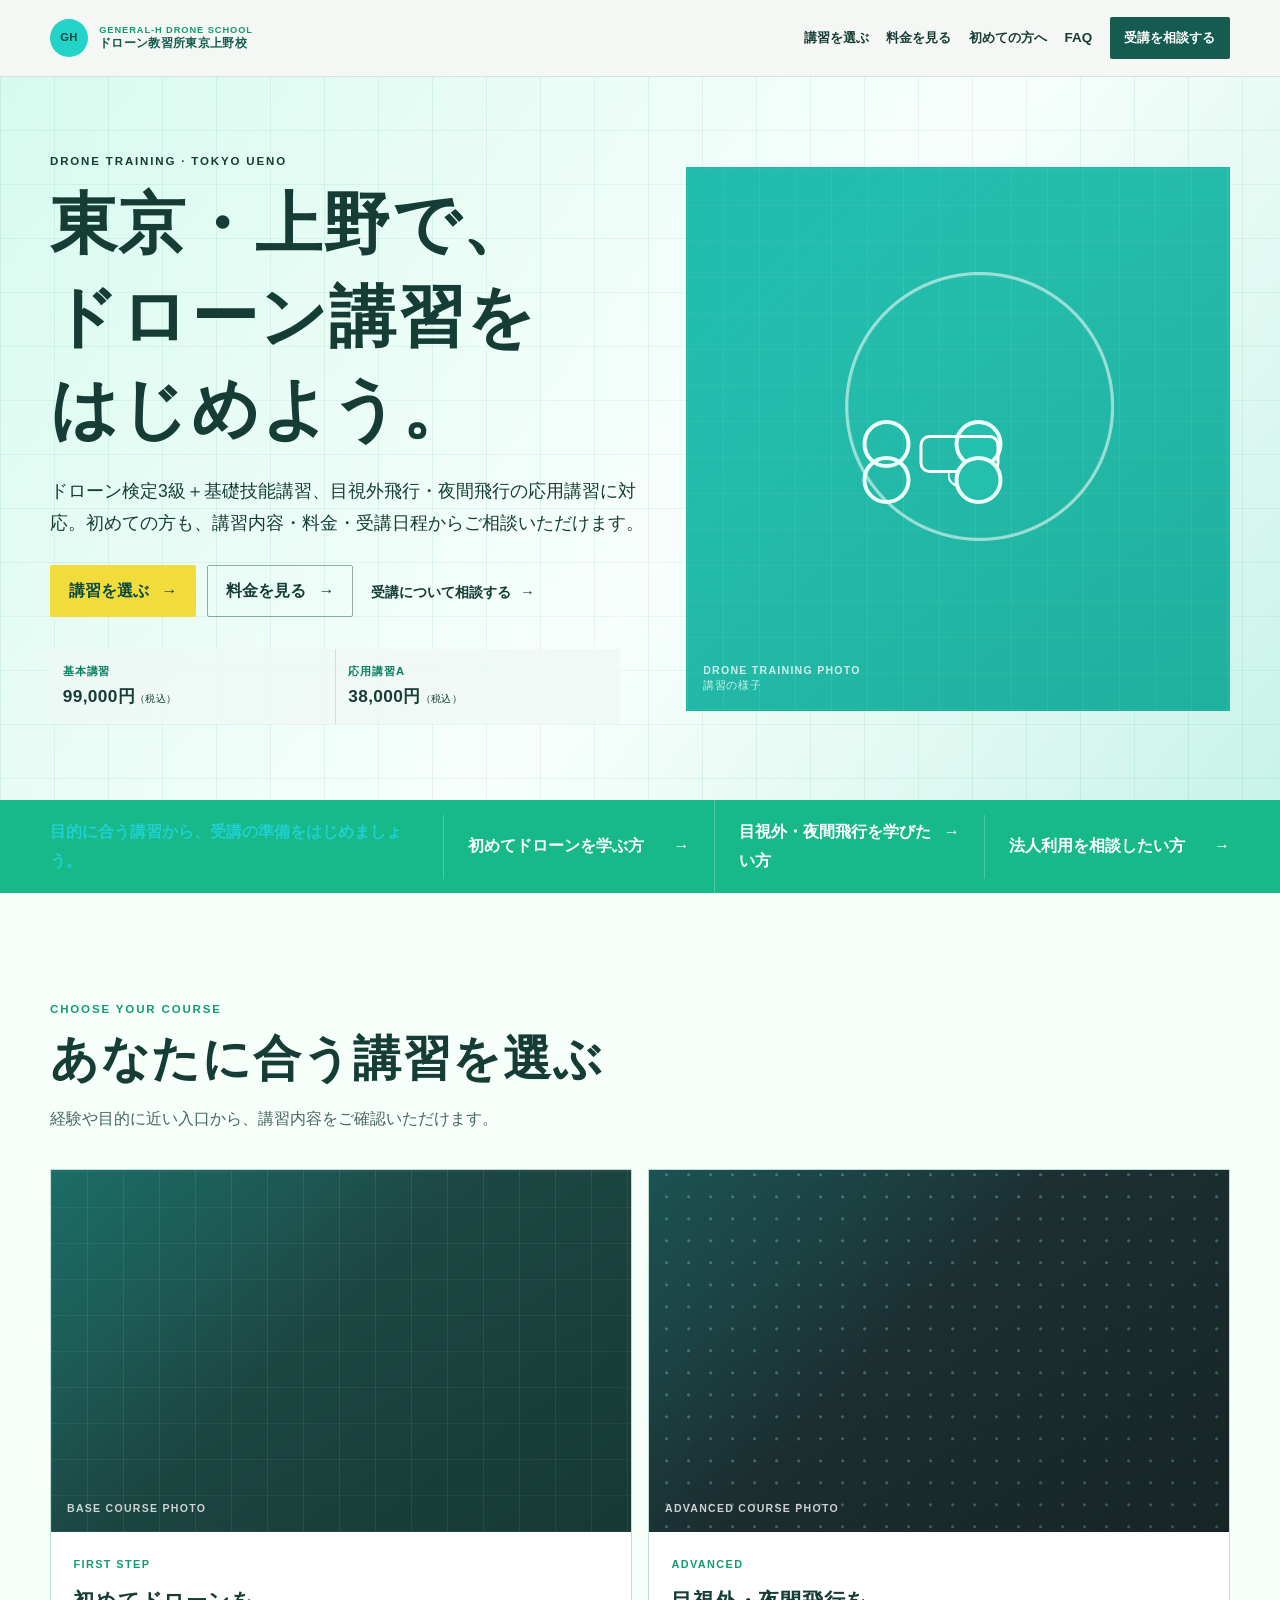
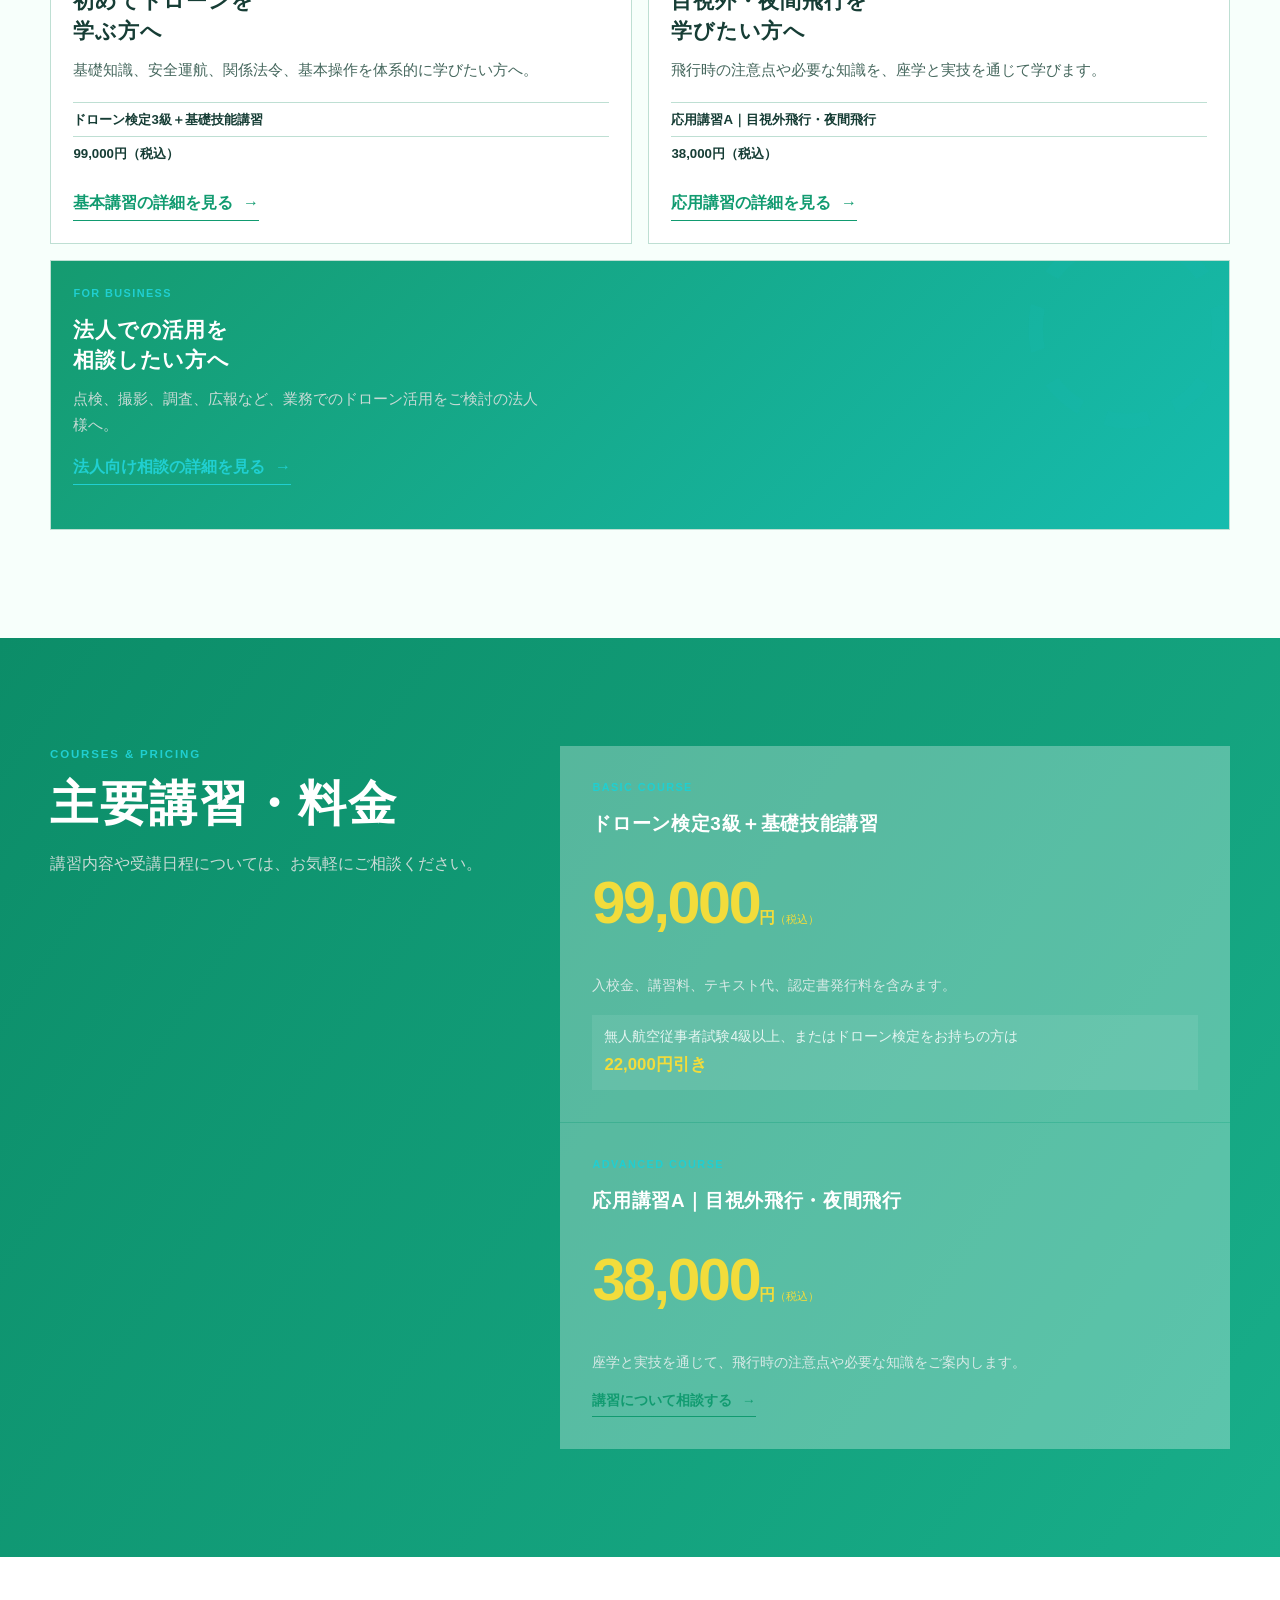
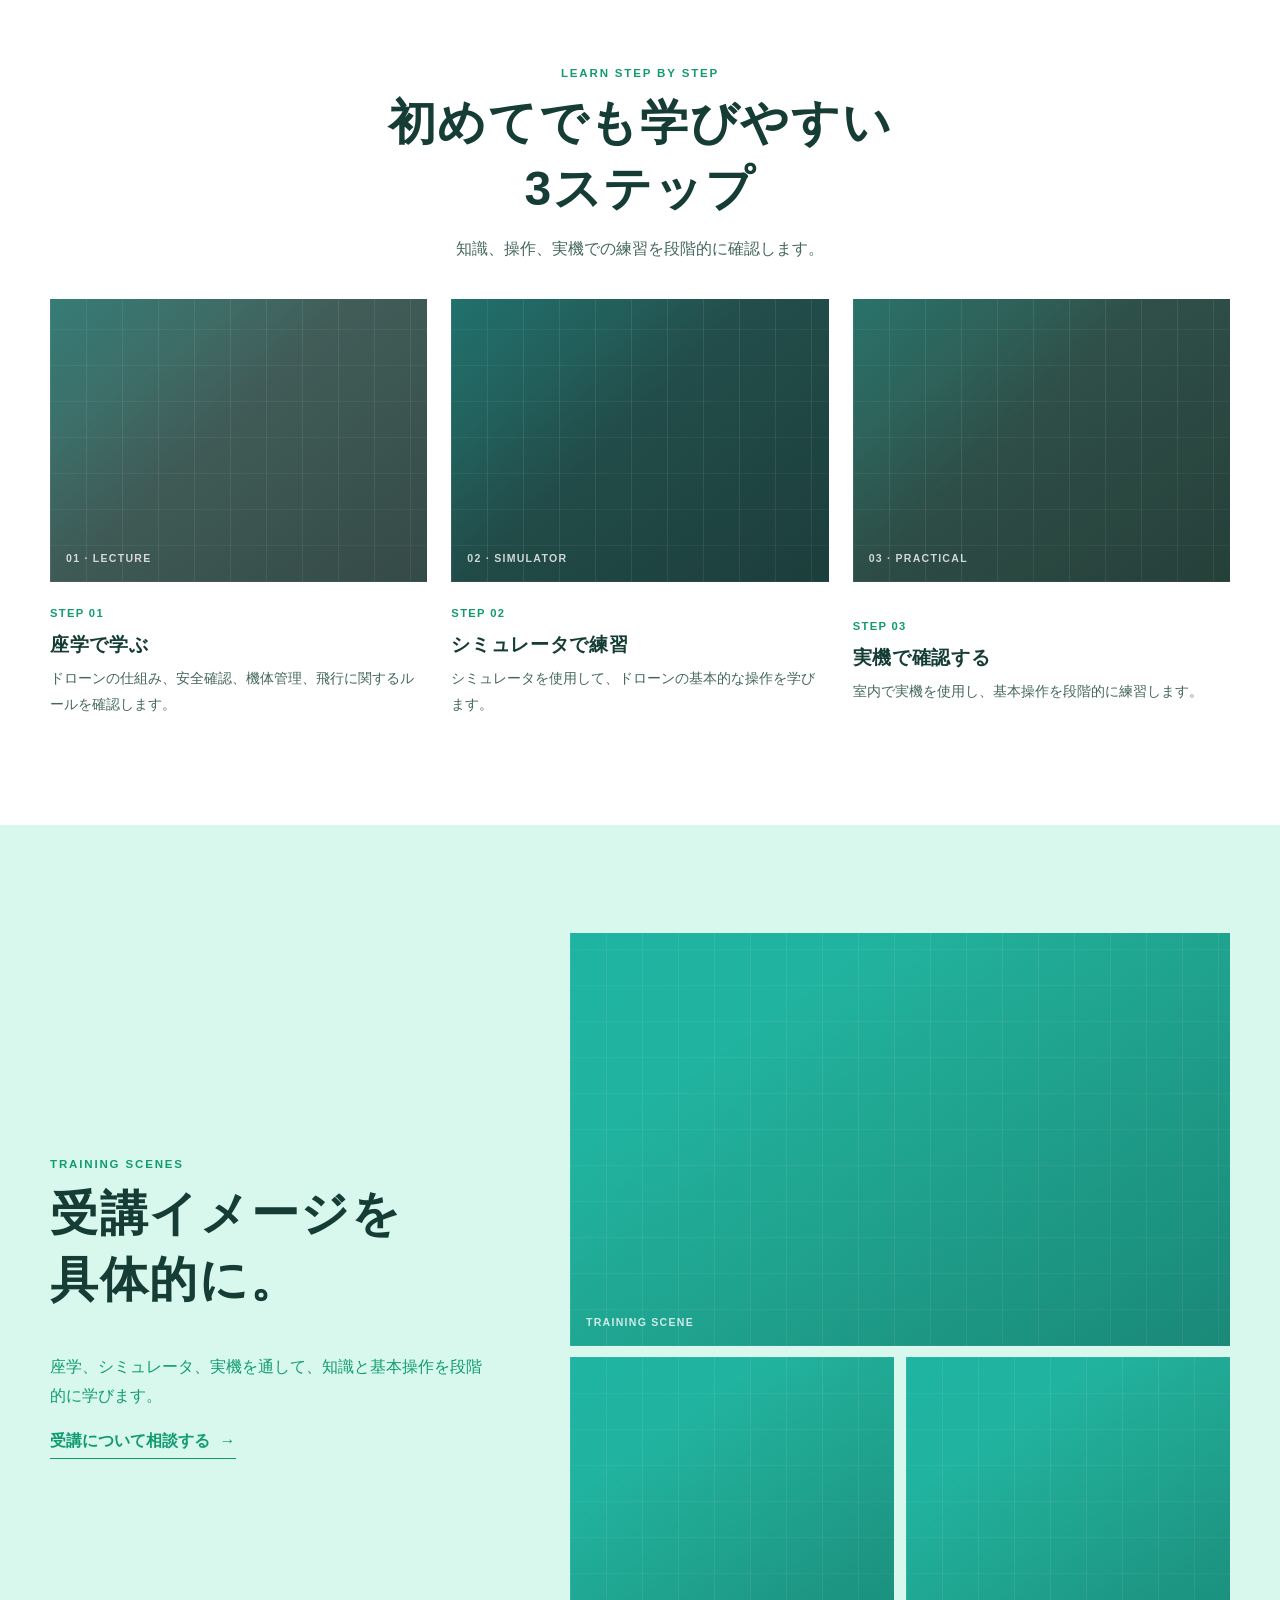
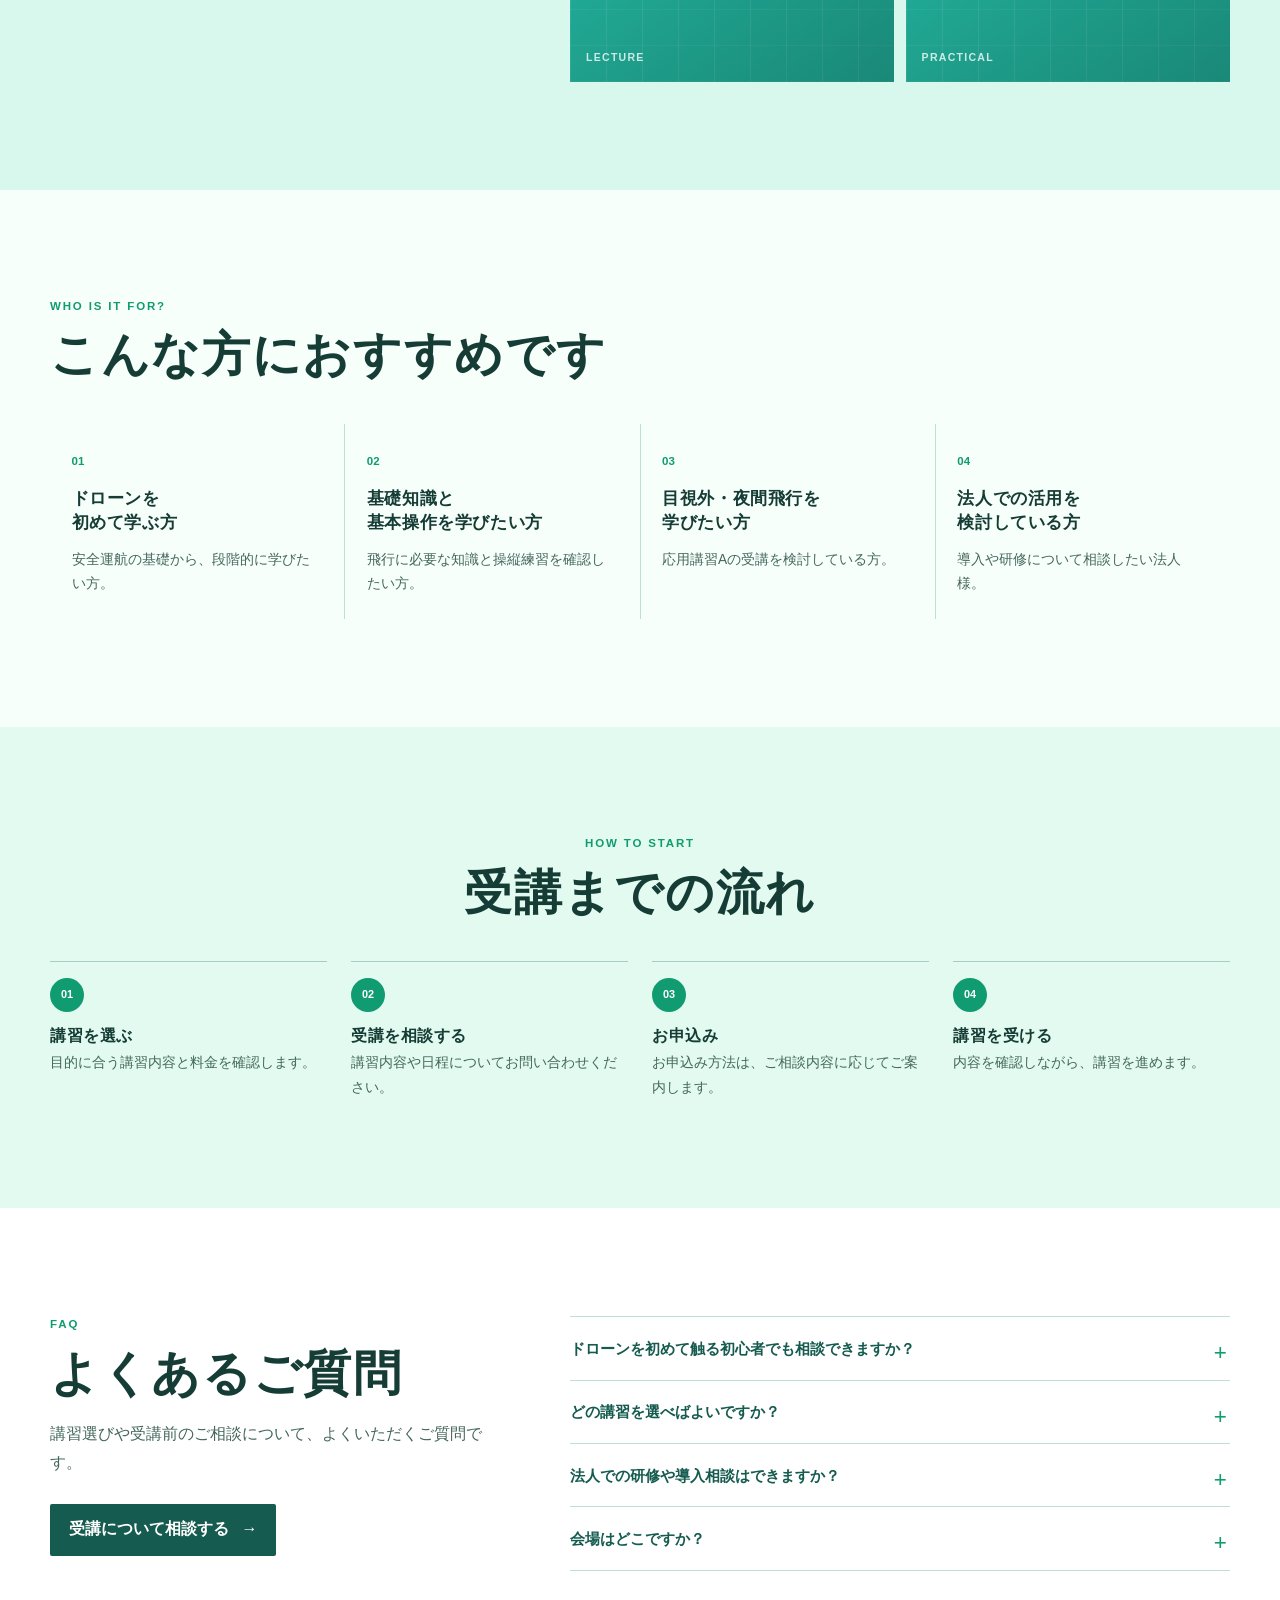
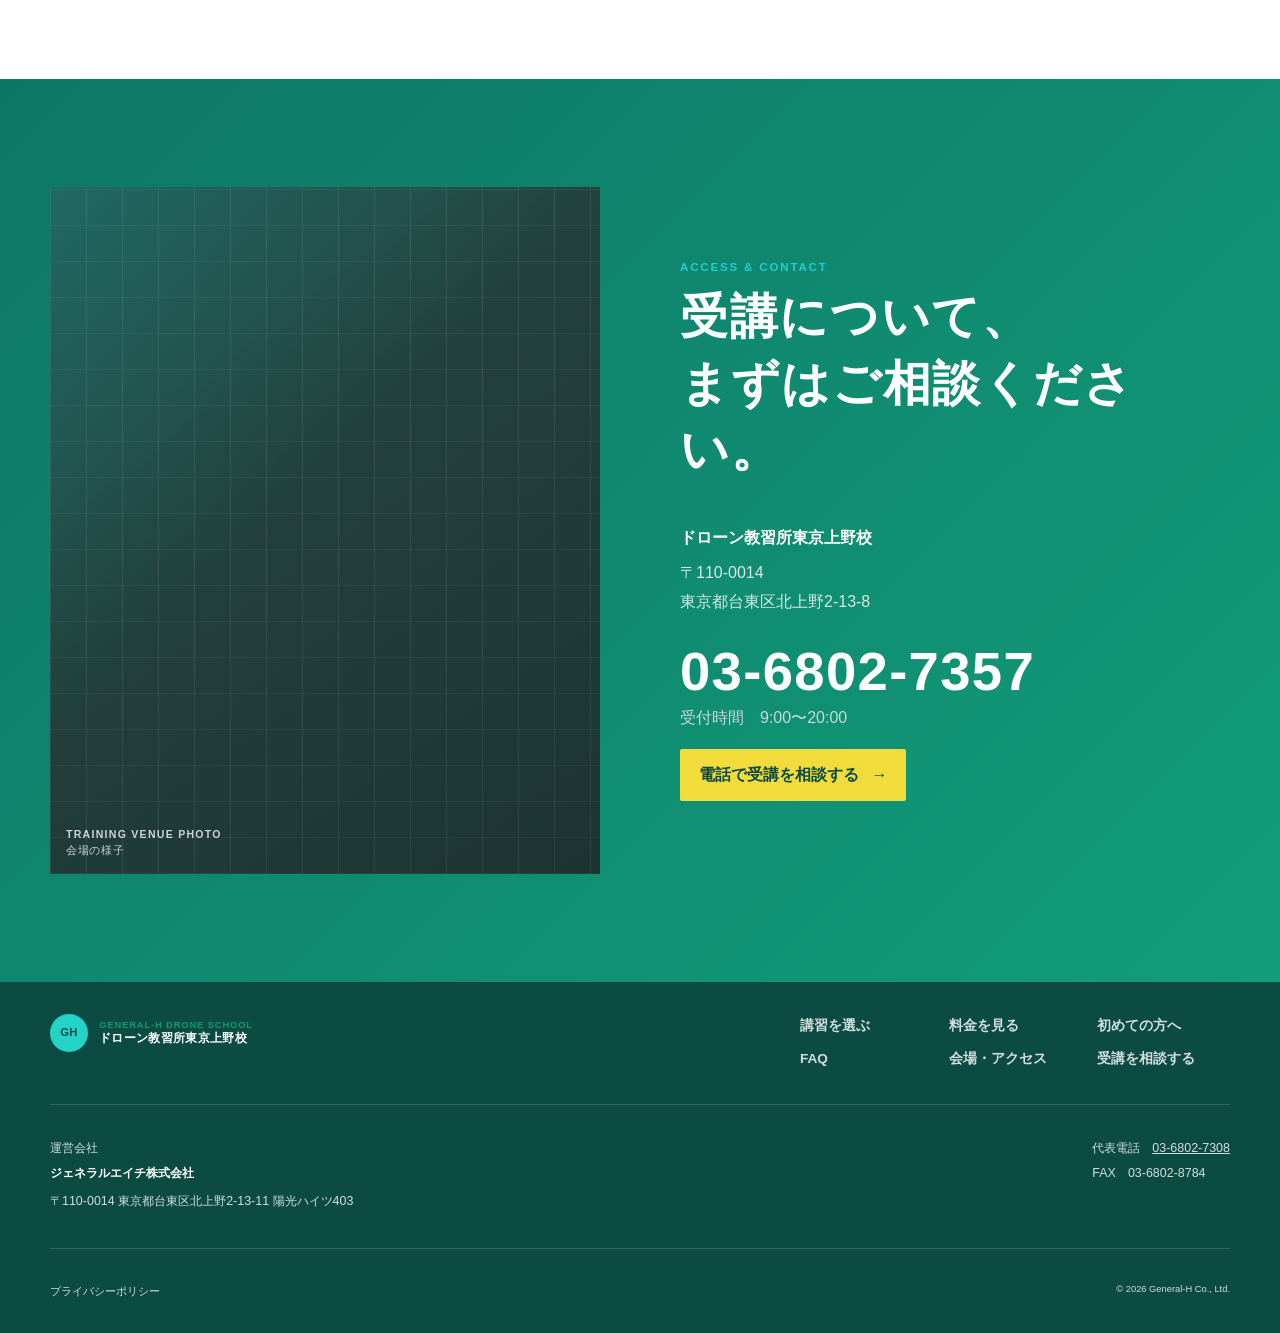
==== commit ffc1b793: "feat: prepare photo-ready media slots" ====
--- a/index.html
+++ b/index.html
@@ -9,7 +9,7 @@
     <link rel="canonical" href="https://drone.general-h.com/">
     <link rel="icon" href="assets/icons/favicon.svg" type="image/svg+xml">
     <link rel="stylesheet" href="assets/css/style.css?v=20260907-2">
-    <link rel="stylesheet" href="assets/css/overrides.css?v=20260907-2">
+    <link rel="stylesheet" href="assets/css/overrides.css?v=20260907-3">
     <title>ドローン教習所東京上野校｜東京・上野で学ぶドローン講習</title>
     <meta property="og:locale" content="ja_JP"><meta property="og:type" content="website"><meta property="og:title" content="ドローン教習所東京上野校｜東京・上野で学ぶドローン講習"><meta property="og:description" content="ドローン検定3級＋基礎技能講習、目視外飛行・夜間飛行の応用講習、法人向け相談をご案内します。"><meta property="og:url" content="https://drone.general-h.com/"><meta property="og:site_name" content="ドローン教習所東京上野校"><meta name="twitter:card" content="summary">
     <!-- OGP画像は、実写素材を用意後に /assets/images/og/default.jpg へ配置して設定します。 -->
@@ -19,16 +19,16 @@
     <a class="skip-link" href="#main-content">本文へ移動</a>
     <header class="site-header" data-site-header><div class="container header-inner"><a class="brand" href="/" aria-label="ドローン教習所東京上野校 トップ"><span class="brand-mark" aria-hidden="true">GH</span><span class="brand-copy"><span>GENERAL-H DRONE SCHOOL</span>ドローン教習所東京上野校</span></a><button class="menu-button" type="button" aria-expanded="false" aria-controls="site-navigation" data-menu-button><span class="menu-icon" aria-hidden="true"><i></i><i></i><i></i></span><span>メニュー</span></button><nav class="site-nav" id="site-navigation" aria-label="メインナビゲーション" data-site-nav><a href="#course-choice">講習を選ぶ</a><a href="#pricing">料金を見る</a><a href="#first-steps">初めての方へ</a><a href="#faq">FAQ</a><a class="button button-small button-primary" href="#contact">受講を相談する</a></nav></div></header>
     <main id="main-content" tabindex="-1">
-      <section class="hero" aria-labelledby="hero-title"><div class="container hero-layout"><div class="hero-copy"><p class="eyebrow">DRONE TRAINING · TOKYO UENO</p><h1 id="hero-title">東京・上野で、<br>ドローン講習を<br>はじめよう。</h1><p class="hero-lead">ドローン検定3級＋基礎技能講習、目視外飛行・夜間飛行の応用講習に対応。初めての方も、講習内容・料金・受講日程からご相談いただけます。</p><div class="button-group hero-actions"><a class="button button-accent" href="#course-choice">講習を選ぶ<span aria-hidden="true">→</span></a><a class="button button-outline" href="#pricing">料金を見る<span aria-hidden="true">→</span></a><a class="text-action" href="#contact">受講について相談する <span aria-hidden="true">→</span></a></div><div class="hero-course-summary" aria-label="主要講習と料金"><div><span>基本講習</span><strong>99,000円<small>（税込）</small></strong></div><div><span>応用講習A</span><strong>38,000円<small>（税込）</small></strong></div></div></div><figure class="media-slot hero-media" data-image-slot="hero" role="img" aria-label="ドローン講習風景のイメージ"><div class="drone-illustration" aria-hidden="true"><i></i><i></i><b></b><em></em></div><figcaption>DRONE TRAINING PHOTO<br><span>講習の様子</span></figcaption></figure></div></section>
+      <section class="hero" aria-labelledby="hero-title"><div class="container hero-layout"><div class="hero-copy"><p class="eyebrow">DRONE TRAINING · TOKYO UENO</p><h1 id="hero-title">東京・上野で、<br>ドローン講習を<br>はじめよう。</h1><p class="hero-lead">ドローン検定3級＋基礎技能講習、目視外飛行・夜間飛行の応用講習に対応。初めての方も、講習内容・料金・受講日程からご相談いただけます。</p><div class="button-group hero-actions"><a class="button button-accent" href="#course-choice">講習を選ぶ<span aria-hidden="true">→</span></a><a class="button button-outline" href="#pricing">料金を見る<span aria-hidden="true">→</span></a><a class="text-action" href="#contact">受講について相談する <span aria-hidden="true">→</span></a></div><div class="hero-course-summary" aria-label="主要講習と料金"><div><span>基本講習</span><strong>99,000円<small>（税込）</small></strong></div><div><span>応用講習A</span><strong>38,000円<small>（税込）</small></strong></div></div></div><figure class="media-slot hero-media" data-image-slot="hero" role="img" aria-label="ドローン講習風景のイメージ" data-image-path="/assets/images/hero/drone-training-main.webp" data-image-width="1600" data-image-height="1200" data-image-loading="eager" data-image-fetchpriority="high"><picture class="media-picture" aria-hidden="true"></picture><div class="drone-illustration" aria-hidden="true"><i></i><i></i><b></b><em></em></div><figcaption>DRONE TRAINING PHOTO<br><span>講習の様子</span></figcaption></figure></div></section>
       <section class="quick-start" aria-label="講習選びの入口"><div class="container quick-start-inner"><p>目的に合う講習から、受講の準備をはじめましょう。</p><a href="/courses/basic/">初めてドローンを学ぶ方 <span aria-hidden="true">→</span></a><a href="/courses/advanced/">目視外・夜間飛行を学びたい方 <span aria-hidden="true">→</span></a><a href="/courses/corporate/">法人利用を相談したい方 <span aria-hidden="true">→</span></a></div></section>
-      <section class="section course-choice" id="course-choice" aria-labelledby="course-choice-title"><div class="container"><div class="section-intro"><p class="eyebrow">CHOOSE YOUR COURSE</p><h2 id="course-choice-title">あなたに合う講習を選ぶ</h2><p>経験や目的に近い入口から、講習内容をご確認いただけます。</p></div><div class="choice-grid"><article class="choice-card choice-card-featured"><figure class="media-slot course-media course-media-basic" data-image-slot="basic" role="img" aria-label="基礎ドローン講習のイメージ"><figcaption>BASE COURSE PHOTO</figcaption></figure><div class="choice-content"><p class="card-label">FIRST STEP</p><h3>初めてドローンを<br>学ぶ方へ</h3><p>基礎知識、安全運航、関係法令、基本操作を体系的に学びたい方へ。</p><ul><li>ドローン検定3級＋基礎技能講習</li><li>99,000円（税込）</li></ul><a class="text-link" href="/courses/basic/">基本講習の詳細を見る <span aria-hidden="true">→</span></a></div></article><article class="choice-card"><figure class="media-slot course-media course-media-advanced" data-image-slot="advanced" role="img" aria-label="応用ドローン講習のイメージ"><figcaption>ADVANCED COURSE PHOTO</figcaption></figure><div class="choice-content"><p class="card-label">ADVANCED</p><h3>目視外・夜間飛行を<br>学びたい方へ</h3><p>飛行時の注意点や必要な知識を、座学と実技を通じて学びます。</p><ul><li>応用講習A｜目視外飛行・夜間飛行</li><li>38,000円（税込）</li></ul><a class="text-link" href="/courses/advanced/">応用講習の詳細を見る <span aria-hidden="true">→</span></a></div></article><article class="choice-card choice-card-business"><div class="business-symbol" aria-hidden="true">◌</div><div class="choice-content"><p class="card-label">FOR BUSINESS</p><h3>法人での活用を<br>相談したい方へ</h3><p>点検、撮影、調査、広報など、業務でのドローン活用をご検討の法人様へ。</p><a class="text-link light-link" href="/courses/corporate/">法人向け相談の詳細を見る <span aria-hidden="true">→</span></a></div></article></div></div></section>
+      <section class="section course-choice" id="course-choice" aria-labelledby="course-choice-title"><div class="container"><div class="section-intro"><p class="eyebrow">CHOOSE YOUR COURSE</p><h2 id="course-choice-title">あなたに合う講習を選ぶ</h2><p>経験や目的に近い入口から、講習内容をご確認いただけます。</p></div><div class="choice-grid"><article class="choice-card choice-card-featured"><figure class="media-slot course-media course-media-basic" data-image-slot="basic" role="img" aria-label="基礎ドローン講習のイメージ" data-image-path="/assets/images/courses/basic-training.webp" data-image-width="1600" data-image-height="1000" data-image-loading="lazy"><picture class="media-picture" aria-hidden="true"></picture><figcaption>BASE COURSE PHOTO</figcaption></figure><div class="choice-content"><p class="card-label">FIRST STEP</p><h3>初めてドローンを<br>学ぶ方へ</h3><p>基礎知識、安全運航、関係法令、基本操作を体系的に学びたい方へ。</p><ul><li>ドローン検定3級＋基礎技能講習</li><li>99,000円（税込）</li></ul><a class="text-link" href="/courses/basic/">基本講習の詳細を見る <span aria-hidden="true">→</span></a></div></article><article class="choice-card"><figure class="media-slot course-media course-media-advanced" data-image-slot="advanced" role="img" aria-label="応用ドローン講習のイメージ" data-image-path="/assets/images/courses/advanced-training.webp" data-image-width="1600" data-image-height="1000" data-image-loading="lazy"><picture class="media-picture" aria-hidden="true"></picture><figcaption>ADVANCED COURSE PHOTO</figcaption></figure><div class="choice-content"><p class="card-label">ADVANCED</p><h3>目視外・夜間飛行を<br>学びたい方へ</h3><p>飛行時の注意点や必要な知識を、座学と実技を通じて学びます。</p><ul><li>応用講習A｜目視外飛行・夜間飛行</li><li>38,000円（税込）</li></ul><a class="text-link" href="/courses/advanced/">応用講習の詳細を見る <span aria-hidden="true">→</span></a></div></article><article class="choice-card choice-card-business"><div class="business-symbol" aria-hidden="true">◌</div><div class="choice-content"><p class="card-label">FOR BUSINESS</p><h3>法人での活用を<br>相談したい方へ</h3><p>点検、撮影、調査、広報など、業務でのドローン活用をご検討の法人様へ。</p><a class="text-link light-link" href="/courses/corporate/">法人向け相談の詳細を見る <span aria-hidden="true">→</span></a></div></article></div></div></section>
       <section class="section pricing-section" id="pricing" aria-labelledby="pricing-title"><div class="container pricing-layout"><div class="section-intro"><p class="eyebrow">COURSES & PRICING</p><h2 id="pricing-title">主要講習・料金</h2><p>講習内容や受講日程については、お気軽にご相談ください。</p></div><div class="price-list"><article class="price-item"><div><p class="price-tag">BASIC COURSE</p><h3>ドローン検定3級＋基礎技能講習</h3></div><p class="price"><span>99,000</span>円<small>（税込）</small></p><div class="price-detail"><p>入校金、講習料、テキスト代、認定書発行料を含みます。</p><p class="discount">無人航空従事者試験4級以上、またはドローン検定をお持ちの方は<strong>22,000円引き</strong></p></div></article><article class="price-item"><div><p class="price-tag">ADVANCED COURSE</p><h3>応用講習A｜目視外飛行・夜間飛行</h3></div><p class="price"><span>38,000</span>円<small>（税込）</small></p><div class="price-detail"><p>座学と実技を通じて、飛行時の注意点や必要な知識をご案内します。</p><a class="text-link" href="#contact">講習について相談する <span aria-hidden="true">→</span></a></div></article></div></div></section>
-      <section class="section first-steps" id="first-steps" aria-labelledby="steps-title"><div class="container"><div class="section-intro centered-intro"><p class="eyebrow">LEARN STEP BY STEP</p><h2 id="steps-title">初めてでも学びやすい<br>3ステップ</h2><p>知識、操作、実機での練習を段階的に確認します。</p></div><ol class="learning-steps"><li><figure class="media-slot step-media step-lecture" data-image-slot="lecture" role="img" aria-label="ドローン座学のイメージ"><figcaption>01 · LECTURE</figcaption></figure><div><span>STEP 01</span><h3>座学で学ぶ</h3><p>ドローンの仕組み、安全確認、機体管理、飛行に関するルールを確認します。</p></div></li><li><figure class="media-slot step-media step-simulator" data-image-slot="simulator" role="img" aria-label="ドローンシミュレータ講習のイメージ"><figcaption>02 · SIMULATOR</figcaption></figure><div><span>STEP 02</span><h3>シミュレータで練習</h3><p>シミュレータを使用して、ドローンの基本的な操作を学びます。</p></div></li><li><figure class="media-slot step-media step-practical" data-image-slot="practical" role="img" aria-label="ドローン実機講習のイメージ"><figcaption>03 · PRACTICAL</figcaption></figure><div><span>STEP 03</span><h3>実機で確認する</h3><p>室内で実機を使用し、基本操作を段階的に練習します。</p></div></li></ol></div></section>
-      <section class="section training-scenes" aria-labelledby="scenes-title"><div class="container scene-layout"><div class="scene-copy"><p class="eyebrow">TRAINING SCENES</p><h2 id="scenes-title">受講イメージを<br>具体的に。</h2><p>座学、シミュレータ、実機を通して、知識と基本操作を段階的に学びます。</p><a class="text-link light-link" href="#contact">受講について相談する <span aria-hidden="true">→</span></a></div><div class="scene-mosaic"><figure class="media-slot scene-large" data-image-slot="training" role="img" aria-label="ドローン講習風景のイメージ"><figcaption>TRAINING SCENE</figcaption></figure><figure class="media-slot scene-small-one" data-image-slot="lecture-detail" role="img" aria-label="ドローン座学のイメージ"><figcaption>LECTURE</figcaption></figure><figure class="media-slot scene-small-two" data-image-slot="practical-detail" role="img" aria-label="ドローン実機講習のイメージ"><figcaption>PRACTICAL</figcaption></figure></div></div></section>
+      <section class="section first-steps" id="first-steps" aria-labelledby="steps-title"><div class="container"><div class="section-intro centered-intro"><p class="eyebrow">LEARN STEP BY STEP</p><h2 id="steps-title">初めてでも学びやすい<br>3ステップ</h2><p>知識、操作、実機での練習を段階的に確認します。</p></div><ol class="learning-steps"><li><figure class="media-slot step-media step-lecture" data-image-slot="lecture" role="img" aria-label="ドローン座学のイメージ" data-image-path="/assets/images/training/classroom.webp" data-image-width="1200" data-image-height="900" data-image-loading="lazy"><picture class="media-picture" aria-hidden="true"></picture><figcaption>01 · LECTURE</figcaption></figure><div><span>STEP 01</span><h3>座学で学ぶ</h3><p>ドローンの仕組み、安全確認、機体管理、飛行に関するルールを確認します。</p></div></li><li><figure class="media-slot step-media step-simulator" data-image-slot="simulator" role="img" aria-label="ドローンシミュレータ講習のイメージ" data-image-path="/assets/images/training/simulator.webp" data-image-width="1200" data-image-height="900" data-image-loading="lazy"><picture class="media-picture" aria-hidden="true"></picture><figcaption>02 · SIMULATOR</figcaption></figure><div><span>STEP 02</span><h3>シミュレータで練習</h3><p>シミュレータを使用して、ドローンの基本的な操作を学びます。</p></div></li><li><figure class="media-slot step-media step-practical" data-image-slot="practical" role="img" aria-label="ドローン実機講習のイメージ" data-image-path="/assets/images/training/flight-practice.webp" data-image-width="1200" data-image-height="900" data-image-loading="lazy"><picture class="media-picture" aria-hidden="true"></picture><figcaption>03 · PRACTICAL</figcaption></figure><div><span>STEP 03</span><h3>実機で確認する</h3><p>室内で実機を使用し、基本操作を段階的に練習します。</p></div></li></ol></div></section>
+      <section class="section training-scenes" aria-labelledby="scenes-title"><div class="container scene-layout"><div class="scene-copy"><p class="eyebrow">TRAINING SCENES</p><h2 id="scenes-title">受講イメージを<br>具体的に。</h2><p>座学、シミュレータ、実機を通して、知識と基本操作を段階的に学びます。</p><a class="text-link light-link" href="#contact">受講について相談する <span aria-hidden="true">→</span></a></div><div class="scene-mosaic"><figure class="media-slot scene-large" data-image-slot="training" role="img" aria-label="ドローン講習風景のイメージ" data-image-path="/assets/images/training/flight-practice.webp" data-image-width="1600" data-image-height="1000" data-image-loading="lazy"><picture class="media-picture" aria-hidden="true"></picture><figcaption>TRAINING SCENE</figcaption></figure><figure class="media-slot scene-small-one" data-image-slot="lecture-detail" role="img" aria-label="ドローン座学のイメージ" data-image-path="/assets/images/training/classroom.webp" data-image-width="1200" data-image-height="1200" data-image-loading="lazy"><picture class="media-picture" aria-hidden="true"></picture><figcaption>LECTURE</figcaption></figure><figure class="media-slot scene-small-two" data-image-slot="practical-detail" role="img" aria-label="ドローン実機講習のイメージ" data-image-path="/assets/images/training/flight-practice.webp" data-image-width="1200" data-image-height="1200" data-image-loading="lazy"><picture class="media-picture" aria-hidden="true"></picture><figcaption>PRACTICAL</figcaption></figure></div></div></section>
       <section class="section for-you" aria-labelledby="for-you-title"><div class="container"><div class="section-intro"><p class="eyebrow">WHO IS IT FOR?</p><h2 id="for-you-title">こんな方におすすめです</h2></div><div class="audience-grid"><article><span>01</span><h3>ドローンを<br>初めて学ぶ方</h3><p>安全運航の基礎から、段階的に学びたい方。</p></article><article><span>02</span><h3>基礎知識と<br>基本操作を学びたい方</h3><p>飛行に必要な知識と操縦練習を確認したい方。</p></article><article><span>03</span><h3>目視外・夜間飛行を<br>学びたい方</h3><p>応用講習Aの受講を検討している方。</p></article><article><span>04</span><h3>法人での活用を<br>検討している方</h3><p>導入や研修について相談したい法人様。</p></article></div></div></section>
       <section class="section flow-section" aria-labelledby="flow-title"><div class="container"><div class="section-intro centered-intro"><p class="eyebrow">HOW TO START</p><h2 id="flow-title">受講までの流れ</h2></div><ol class="flow-list"><li><span>01</span><h3>講習を選ぶ</h3><p>目的に合う講習内容と料金を確認します。</p></li><li><span>02</span><h3>受講を相談する</h3><p>講習内容や日程についてお問い合わせください。</p></li><li><span>03</span><h3>お申込み</h3><p>お申込み方法は、ご相談内容に応じてご案内します。</p></li><li><span>04</span><h3>講習を受ける</h3><p>内容を確認しながら、講習を進めます。</p></li></ol></div></section>
       <section class="section faq-section" id="faq" aria-labelledby="faq-title"><div class="container faq-layout"><div class="faq-heading"><p class="eyebrow">FAQ</p><h2 id="faq-title">よくあるご質問</h2><p>講習選びや受講前のご相談について、よくいただくご質問です。</p><a class="button button-dark" href="#contact">受講について相談する<span aria-hidden="true">→</span></a></div><div class="faq-list"><details><summary>ドローンを初めて触る初心者でも相談できますか？</summary><p>はい。基礎知識や安全運航を確認しながら、初めての方にも分かりやすくご案内します。</p></details><details><summary>どの講習を選べばよいですか？</summary><p>基礎から学びたい方にはドローン検定3級＋基礎技能講習を、目視外飛行・夜間飛行を学びたい方には応用講習Aをご案内しています。迷われる場合はお問い合わせください。</p></details><details><summary>法人での研修や導入相談はできますか？</summary><p>はい。業務でのドローン活用をご検討の法人様からのご相談を承ります。</p></details><details><summary>会場はどこですか？</summary><p>会場は東京都台東区北上野にあります。詳しい所在地は会場・お問い合わせ欄をご確認ください。</p></details></div></div></section>
-      <section class="section contact-section" id="contact" aria-labelledby="contact-title"><div class="container contact-layout"><figure class="media-slot access-media" data-image-slot="access" role="img" aria-label="ドローン講習会場のイメージ"><figcaption>TRAINING VENUE PHOTO<br><span>会場の様子</span></figcaption></figure><div class="contact-copy"><p class="eyebrow">ACCESS & CONTACT</p><h2 id="contact-title">受講について、<br>まずはご相談ください。</h2><address><strong>ドローン教習所東京上野校</strong>〒110-0014<br>東京都台東区北上野2-13-8</address><a class="phone-link" href="tel:0368027357">03-6802-7357</a><p>受付時間　9:00〜20:00</p><a class="button button-accent" href="tel:0368027357">電話で受講を相談する<span aria-hidden="true">→</span></a></div></div></section>
+      <section class="section contact-section" id="contact" aria-labelledby="contact-title"><div class="container contact-layout"><figure class="media-slot access-media" data-image-slot="access" role="img" aria-label="ドローン講習会場のイメージ" data-image-path="/assets/images/access/school-exterior.webp" data-image-width="1600" data-image-height="1200" data-image-loading="lazy"><picture class="media-picture" aria-hidden="true"></picture><figcaption>TRAINING VENUE PHOTO<br><span>会場の様子</span></figcaption></figure><div class="contact-copy"><p class="eyebrow">ACCESS & CONTACT</p><h2 id="contact-title">受講について、<br>まずはご相談ください。</h2><address><strong>ドローン教習所東京上野校</strong>〒110-0014<br>東京都台東区北上野2-13-8</address><a class="phone-link" href="tel:0368027357">03-6802-7357</a><p>受付時間　9:00〜20:00</p><a class="button button-accent" href="tel:0368027357">電話で受講を相談する<span aria-hidden="true">→</span></a></div></div></section>
     </main>
     <footer class="site-footer"><div class="container footer-main"><a class="brand brand-footer" href="/" aria-label="ドローン教習所東京上野校 トップ"><span class="brand-mark" aria-hidden="true">GH</span><span class="brand-copy"><span>GENERAL-H DRONE SCHOOL</span>ドローン教習所東京上野校</span></a><div class="footer-links"><a href="#course-choice">講習を選ぶ</a><a href="#pricing">料金を見る</a><a href="#first-steps">初めての方へ</a><a href="#faq">FAQ</a><a href="#contact">会場・アクセス</a><a href="#contact">受講を相談する</a></div></div><div class="container footer-company"><div><p>運営会社</p><strong>ジェネラルエイチ株式会社</strong><p>〒110-0014 東京都台東区北上野2-13-11 陽光ハイツ403</p></div><div><p>代表電話　<a href="tel:0368027308">03-6802-7308</a></p><p>FAX　03-6802-8784</p></div></div><div class="container footer-bottom"><a href="/privacy-policy/">プライバシーポリシー</a><small>© <span data-current-year>2026</span> General-H Co., Ltd.</small></div></footer>
     <script src="assets/js/site.js?v=20260907-2" defer></script>
--- a/assets/css/overrides.css
+++ b/assets/css/overrides.css
@@ -125,3 +125,84 @@
 .site-footer {
   background: #0c4b42;
 }
+
+/*
+ * Photo-ready media slots. The empty picture element keeps the current
+ * art-directed fallback visible until approved photography is supplied.
+ * When a picture is added, its intrinsic width and height reserve the same
+ * layout space and the image fills the established crop without distortion.
+ */
+.media-slot {
+  min-height: 0;
+  aspect-ratio: var(--media-ratio, 4 / 3);
+}
+
+.media-picture {
+  position: absolute;
+  z-index: -2;
+  inset: 0;
+  display: block;
+}
+
+.media-picture img {
+  display: block;
+  width: 100%;
+  height: 100%;
+  object-fit: cover;
+  object-position: var(--image-position, 50% 50%);
+}
+
+.media-slot figcaption {
+  position: relative;
+  z-index: 1;
+}
+
+.media-slot.has-image::before {
+  background: linear-gradient(180deg, rgb(5 53 45 / 4%) 35%, rgb(5 53 45 / 56%));
+}
+
+.hero-media {
+  min-height: 0;
+  aspect-ratio: 4 / 3;
+  --image-position: 54% 50%;
+}
+
+.course-media,
+.page-visual {
+  min-height: 0;
+  aspect-ratio: 8 / 5;
+}
+
+.step-media {
+  min-height: 0;
+  aspect-ratio: 4 / 3;
+}
+
+.scene-large {
+  min-height: 0;
+  aspect-ratio: 8 / 5;
+}
+
+.scene-small-one,
+.scene-small-two {
+  min-height: 0;
+  aspect-ratio: 1;
+}
+
+.access-media,
+.page-visual[data-image-slot="access"] {
+  min-height: 0;
+  aspect-ratio: 4 / 3;
+}
+
+@media (min-width: 720px) {
+  .hero-media {
+    min-height: 0;
+    aspect-ratio: 1;
+  }
+
+  .access-media {
+    min-height: 0;
+    aspect-ratio: 4 / 5;
+  }
+}
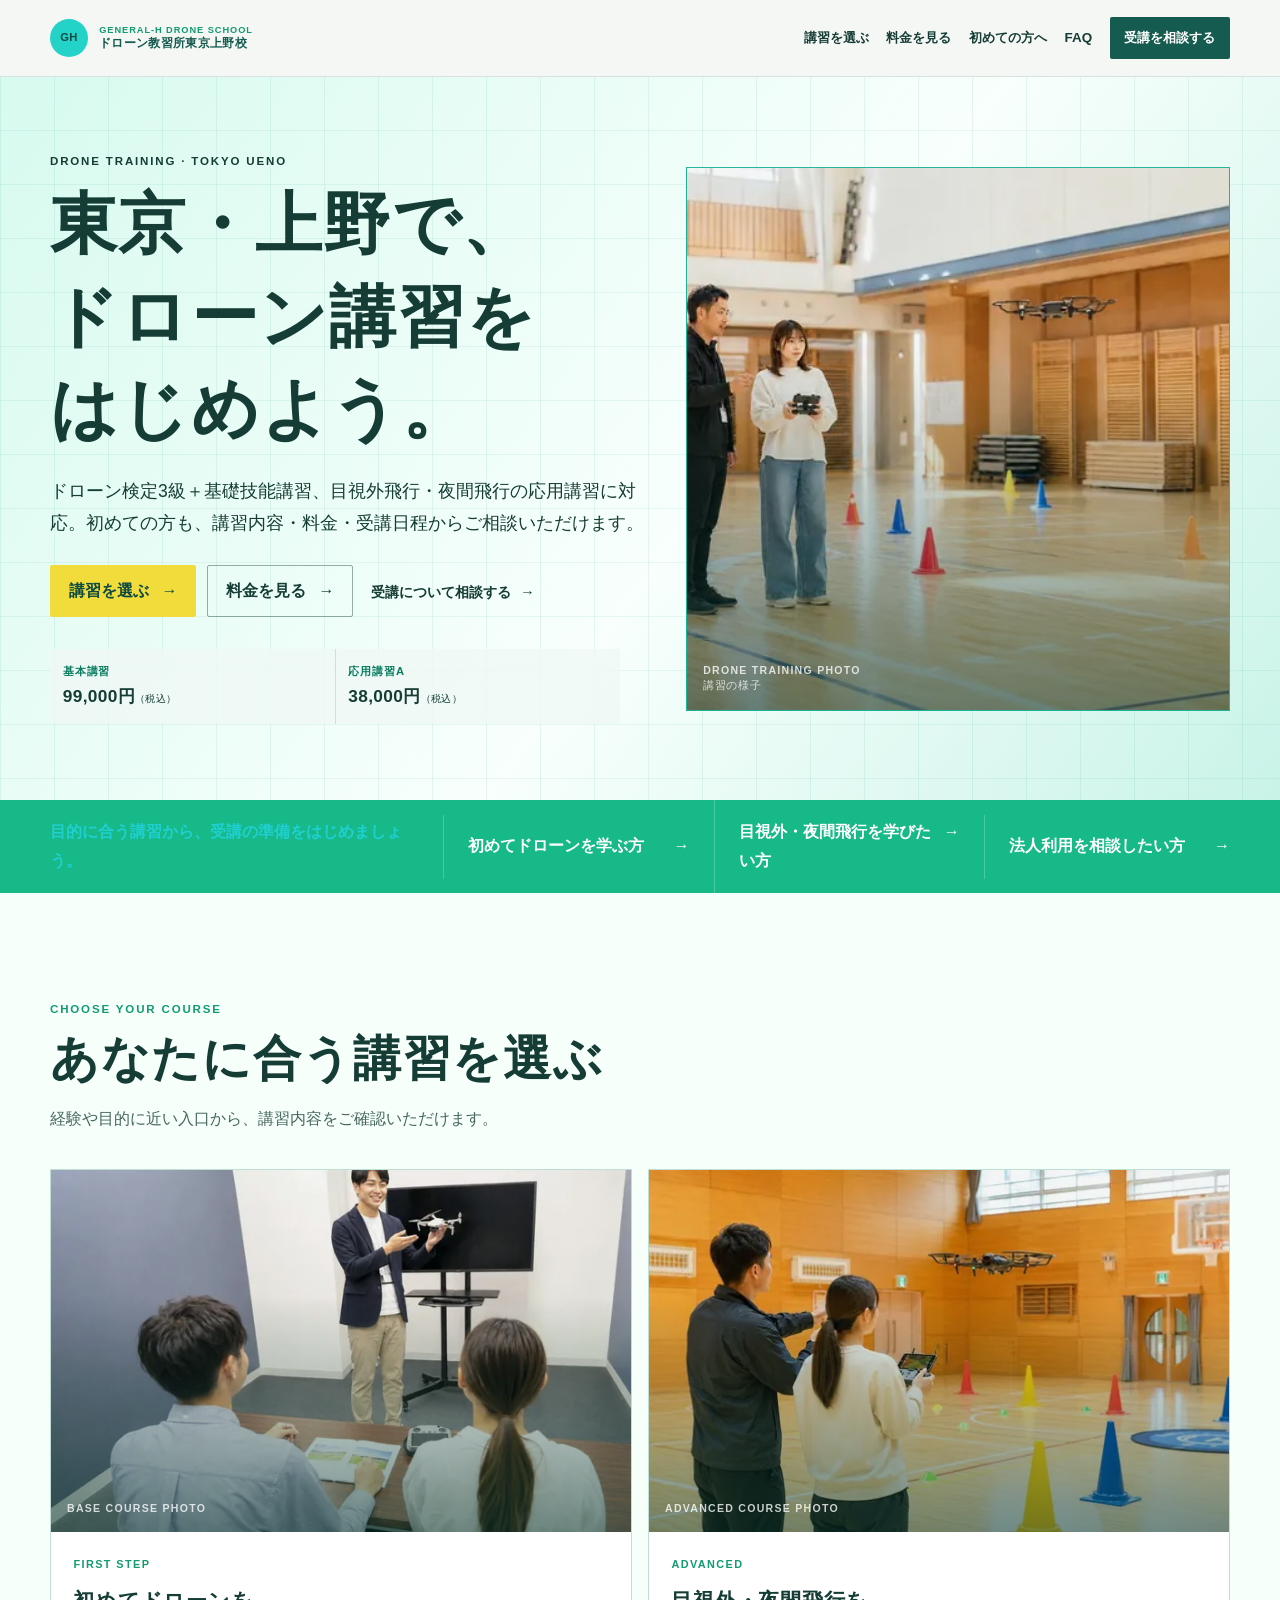
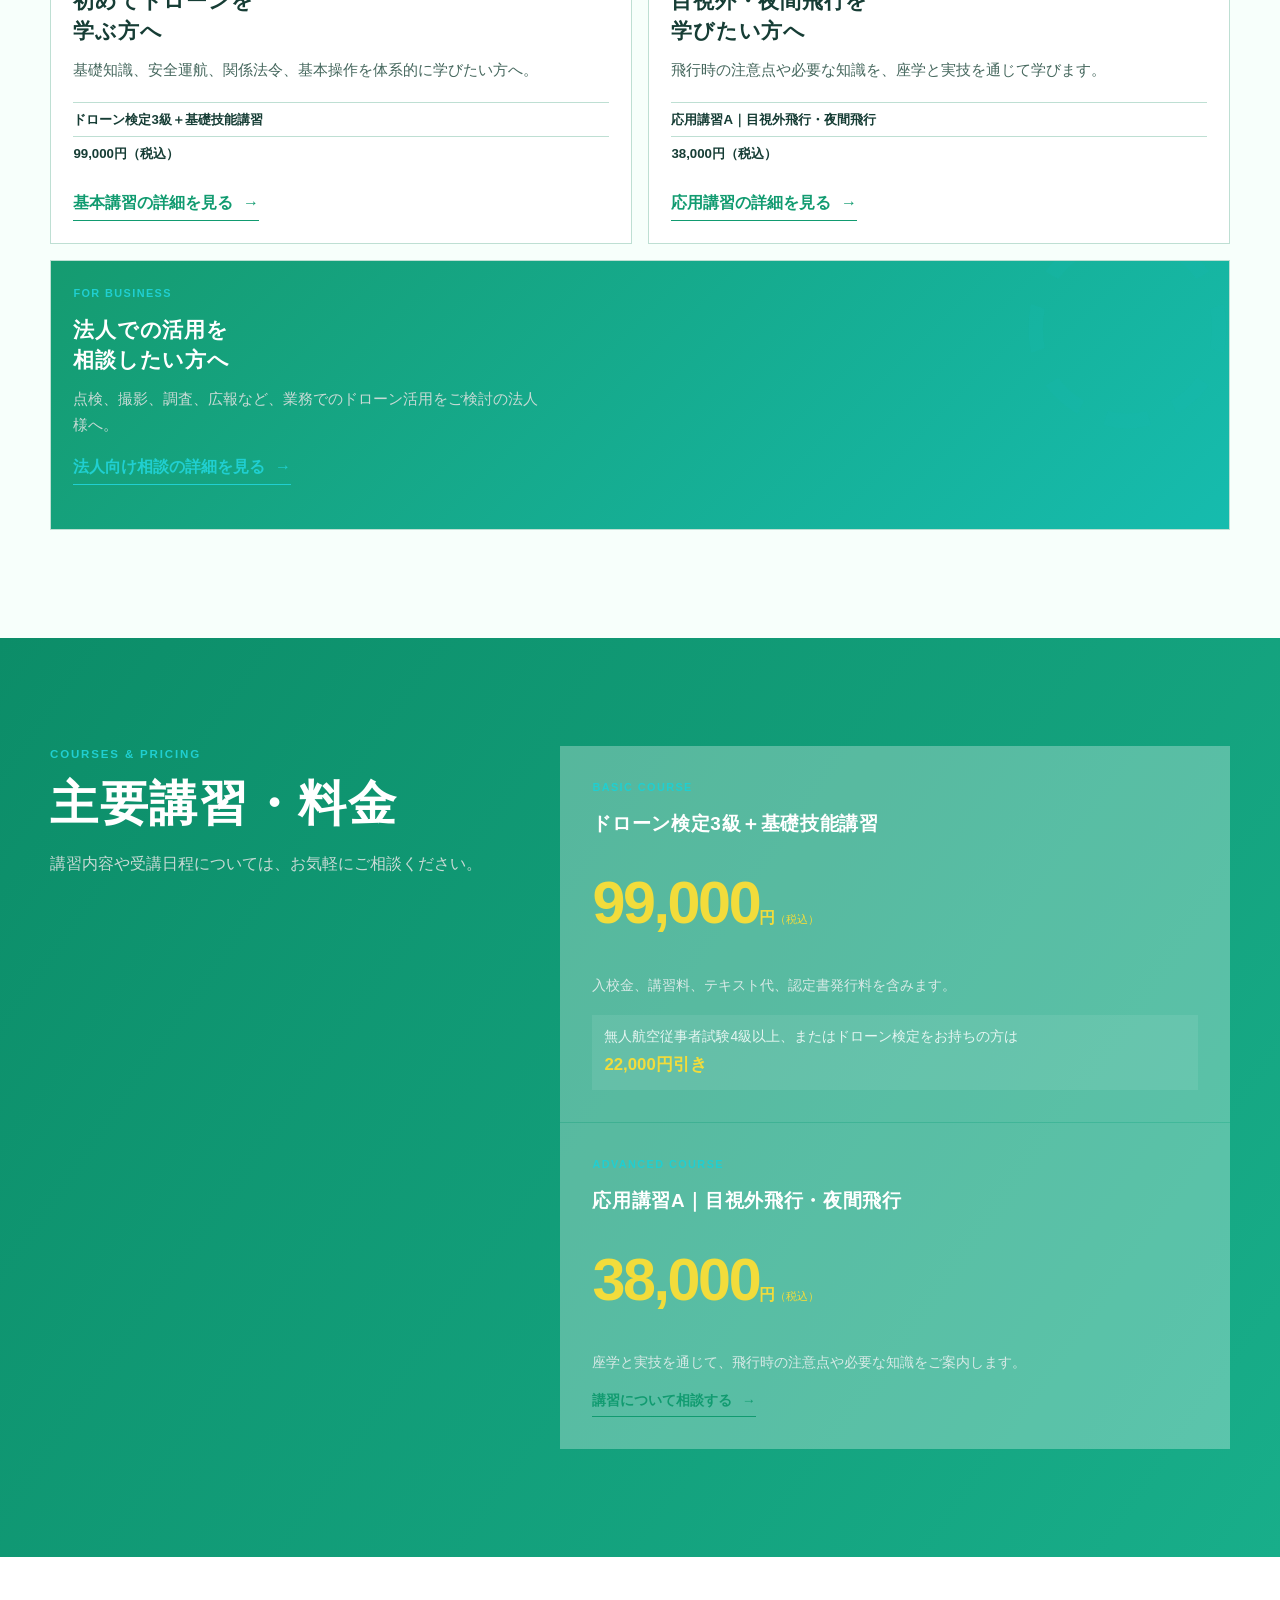
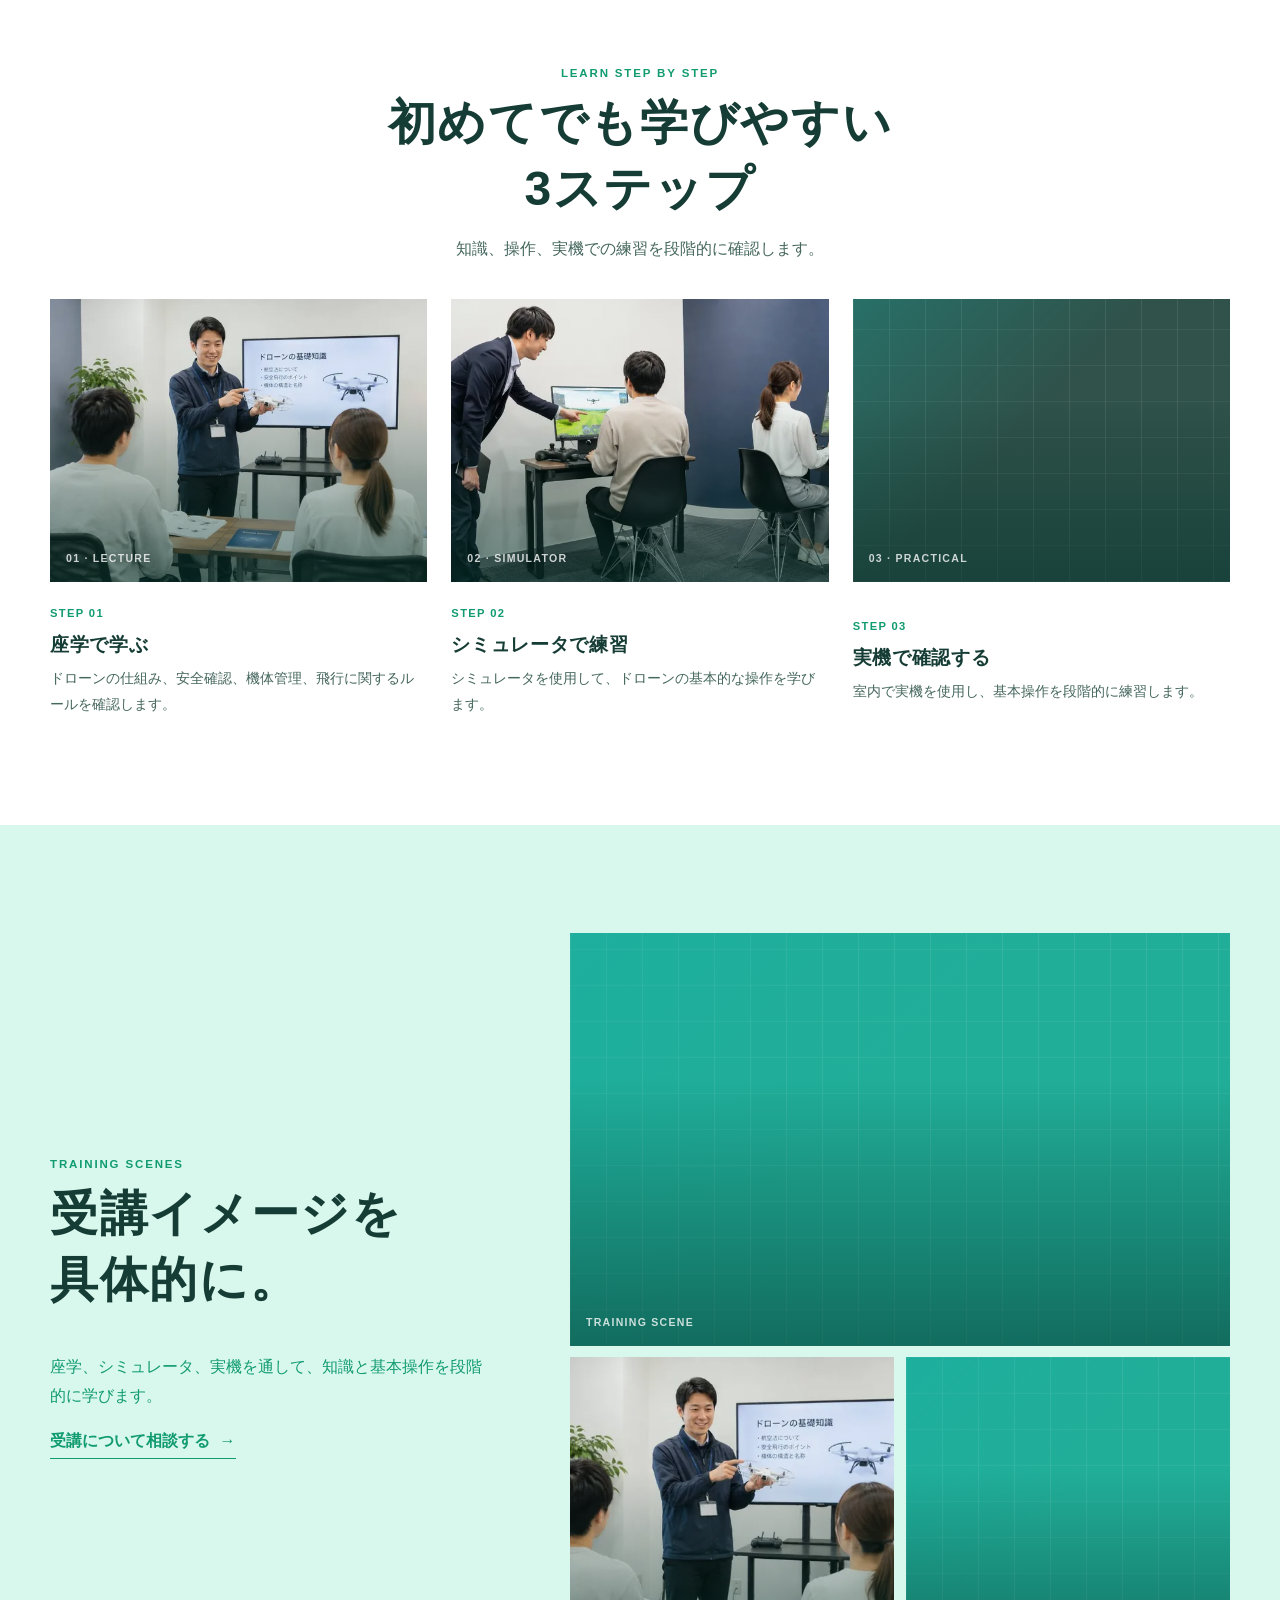
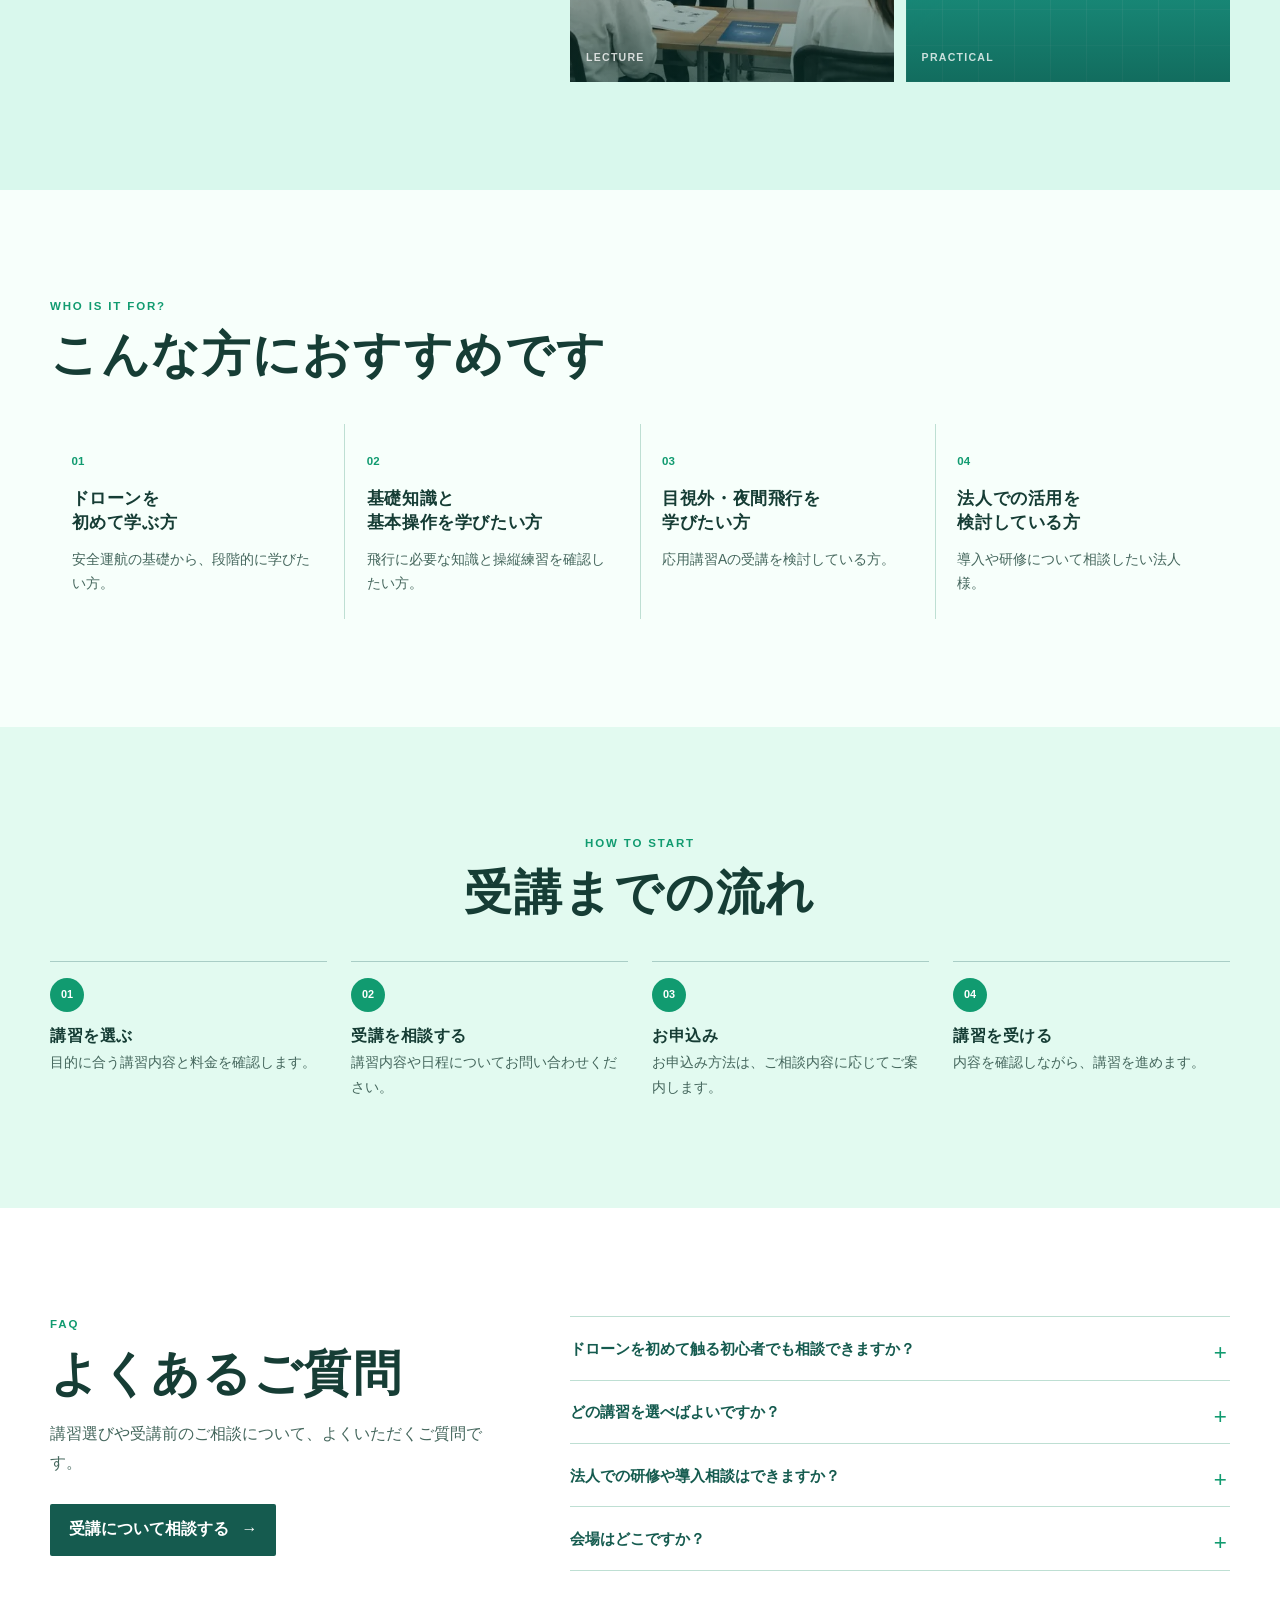
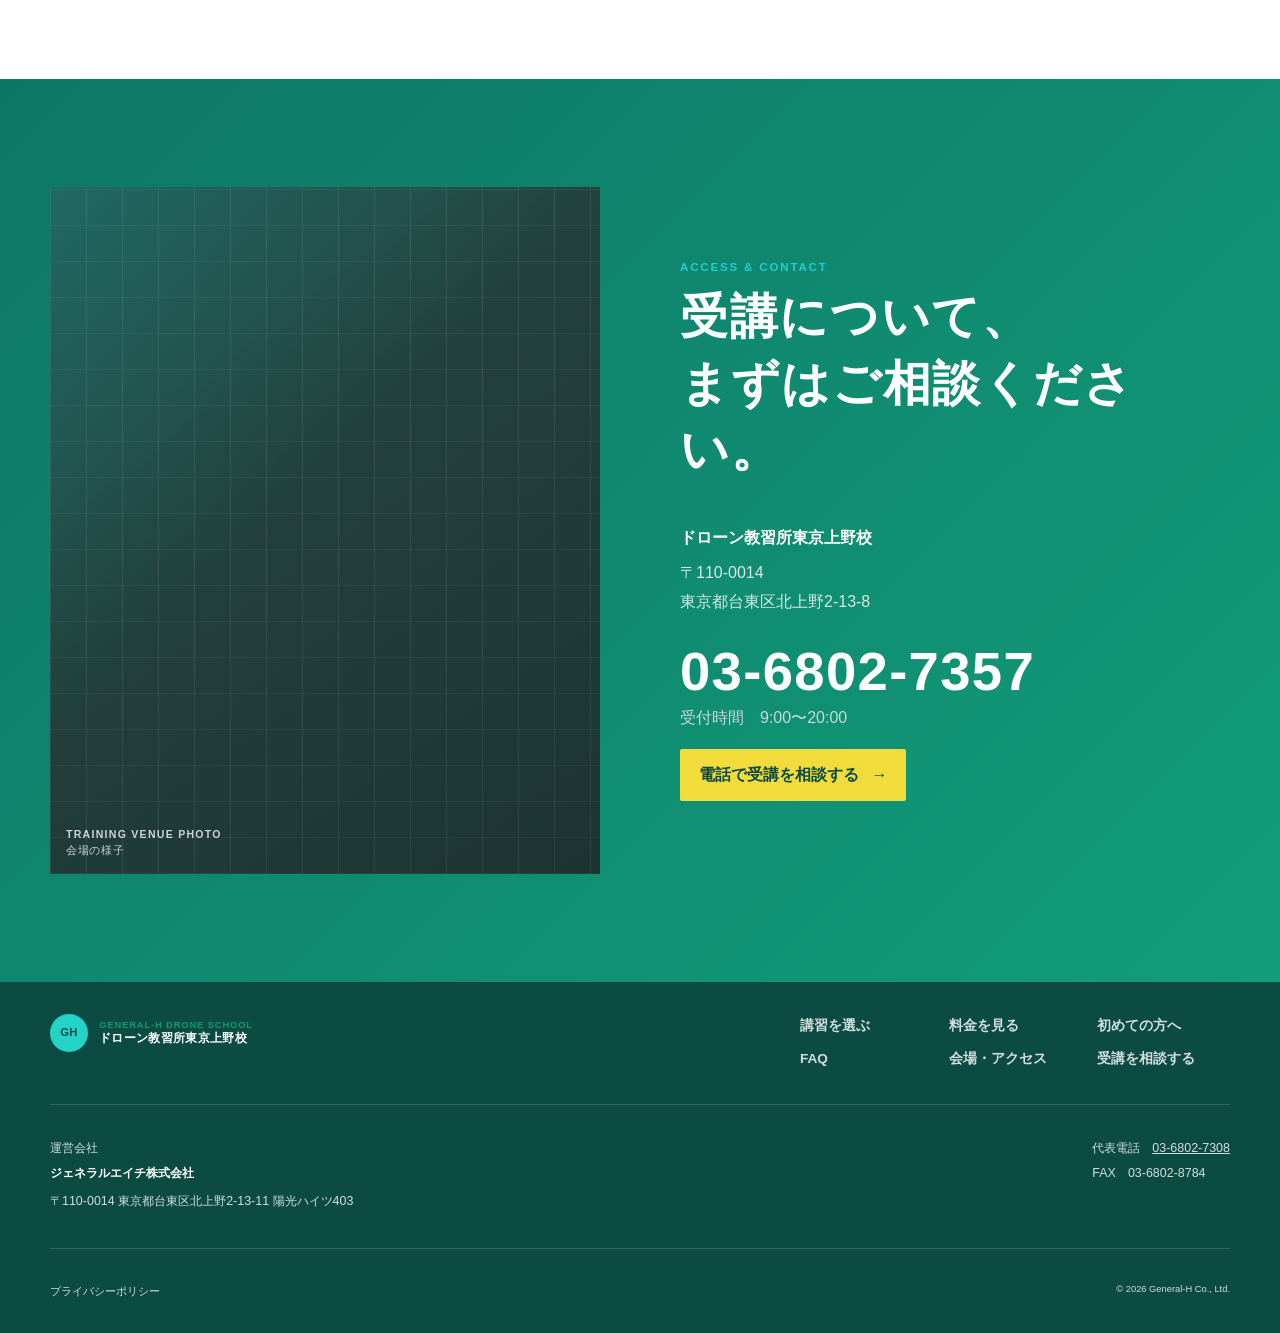
==== commit 88f3ebeb: "feat: add approved training photos" ====
--- a/index.html
+++ b/index.html
@@ -19,12 +19,12 @@
     <a class="skip-link" href="#main-content">本文へ移動</a>
     <header class="site-header" data-site-header><div class="container header-inner"><a class="brand" href="/" aria-label="ドローン教習所東京上野校 トップ"><span class="brand-mark" aria-hidden="true">GH</span><span class="brand-copy"><span>GENERAL-H DRONE SCHOOL</span>ドローン教習所東京上野校</span></a><button class="menu-button" type="button" aria-expanded="false" aria-controls="site-navigation" data-menu-button><span class="menu-icon" aria-hidden="true"><i></i><i></i><i></i></span><span>メニュー</span></button><nav class="site-nav" id="site-navigation" aria-label="メインナビゲーション" data-site-nav><a href="#course-choice">講習を選ぶ</a><a href="#pricing">料金を見る</a><a href="#first-steps">初めての方へ</a><a href="#faq">FAQ</a><a class="button button-small button-primary" href="#contact">受講を相談する</a></nav></div></header>
     <main id="main-content" tabindex="-1">
-      <section class="hero" aria-labelledby="hero-title"><div class="container hero-layout"><div class="hero-copy"><p class="eyebrow">DRONE TRAINING · TOKYO UENO</p><h1 id="hero-title">東京・上野で、<br>ドローン講習を<br>はじめよう。</h1><p class="hero-lead">ドローン検定3級＋基礎技能講習、目視外飛行・夜間飛行の応用講習に対応。初めての方も、講習内容・料金・受講日程からご相談いただけます。</p><div class="button-group hero-actions"><a class="button button-accent" href="#course-choice">講習を選ぶ<span aria-hidden="true">→</span></a><a class="button button-outline" href="#pricing">料金を見る<span aria-hidden="true">→</span></a><a class="text-action" href="#contact">受講について相談する <span aria-hidden="true">→</span></a></div><div class="hero-course-summary" aria-label="主要講習と料金"><div><span>基本講習</span><strong>99,000円<small>（税込）</small></strong></div><div><span>応用講習A</span><strong>38,000円<small>（税込）</small></strong></div></div></div><figure class="media-slot hero-media" data-image-slot="hero" role="img" aria-label="ドローン講習風景のイメージ" data-image-path="/assets/images/hero/drone-training-main.webp" data-image-width="1600" data-image-height="1200" data-image-loading="eager" data-image-fetchpriority="high"><picture class="media-picture" aria-hidden="true"></picture><div class="drone-illustration" aria-hidden="true"><i></i><i></i><b></b><em></em></div><figcaption>DRONE TRAINING PHOTO<br><span>講習の様子</span></figcaption></figure></div></section>
+      <section class="hero" aria-labelledby="hero-title"><div class="container hero-layout"><div class="hero-copy"><p class="eyebrow">DRONE TRAINING · TOKYO UENO</p><h1 id="hero-title">東京・上野で、<br>ドローン講習を<br>はじめよう。</h1><p class="hero-lead">ドローン検定3級＋基礎技能講習、目視外飛行・夜間飛行の応用講習に対応。初めての方も、講習内容・料金・受講日程からご相談いただけます。</p><div class="button-group hero-actions"><a class="button button-accent" href="#course-choice">講習を選ぶ<span aria-hidden="true">→</span></a><a class="button button-outline" href="#pricing">料金を見る<span aria-hidden="true">→</span></a><a class="text-action" href="#contact">受講について相談する <span aria-hidden="true">→</span></a></div><div class="hero-course-summary" aria-label="主要講習と料金"><div><span>基本講習</span><strong>99,000円<small>（税込）</small></strong></div><div><span>応用講習A</span><strong>38,000円<small>（税込）</small></strong></div></div></div><figure class="media-slot hero-media has-image" data-image-slot="hero" data-image-path="/assets/images/hero/drone-training-main.webp" data-image-width="1280" data-image-height="720" data-image-loading="eager" data-image-fetchpriority="high"><picture class="media-picture"><source type="image/webp" srcset="/assets/images/hero/drone-training-main-768.webp 768w, /assets/images/hero/drone-training-main.webp 1280w" sizes="(min-width: 720px) 45vw, calc(100vw - 40px)"><img src="/assets/images/hero/drone-training-main.webp" srcset="/assets/images/hero/drone-training-main-768.webp 768w, /assets/images/hero/drone-training-main.webp 1280w" sizes="(min-width: 720px) 45vw, calc(100vw - 40px)" width="1280" height="720" alt="体育館内でインストラクターの指導を受けながらドローンを操縦する受講者" loading="eager" decoding="async" fetchpriority="high"></picture><div class="drone-illustration" aria-hidden="true"><i></i><i></i><b></b><em></em></div><figcaption>DRONE TRAINING PHOTO<br><span>講習の様子</span></figcaption></figure></div></section>
       <section class="quick-start" aria-label="講習選びの入口"><div class="container quick-start-inner"><p>目的に合う講習から、受講の準備をはじめましょう。</p><a href="/courses/basic/">初めてドローンを学ぶ方 <span aria-hidden="true">→</span></a><a href="/courses/advanced/">目視外・夜間飛行を学びたい方 <span aria-hidden="true">→</span></a><a href="/courses/corporate/">法人利用を相談したい方 <span aria-hidden="true">→</span></a></div></section>
-      <section class="section course-choice" id="course-choice" aria-labelledby="course-choice-title"><div class="container"><div class="section-intro"><p class="eyebrow">CHOOSE YOUR COURSE</p><h2 id="course-choice-title">あなたに合う講習を選ぶ</h2><p>経験や目的に近い入口から、講習内容をご確認いただけます。</p></div><div class="choice-grid"><article class="choice-card choice-card-featured"><figure class="media-slot course-media course-media-basic" data-image-slot="basic" role="img" aria-label="基礎ドローン講習のイメージ" data-image-path="/assets/images/courses/basic-training.webp" data-image-width="1600" data-image-height="1000" data-image-loading="lazy"><picture class="media-picture" aria-hidden="true"></picture><figcaption>BASE COURSE PHOTO</figcaption></figure><div class="choice-content"><p class="card-label">FIRST STEP</p><h3>初めてドローンを<br>学ぶ方へ</h3><p>基礎知識、安全運航、関係法令、基本操作を体系的に学びたい方へ。</p><ul><li>ドローン検定3級＋基礎技能講習</li><li>99,000円（税込）</li></ul><a class="text-link" href="/courses/basic/">基本講習の詳細を見る <span aria-hidden="true">→</span></a></div></article><article class="choice-card"><figure class="media-slot course-media course-media-advanced" data-image-slot="advanced" role="img" aria-label="応用ドローン講習のイメージ" data-image-path="/assets/images/courses/advanced-training.webp" data-image-width="1600" data-image-height="1000" data-image-loading="lazy"><picture class="media-picture" aria-hidden="true"></picture><figcaption>ADVANCED COURSE PHOTO</figcaption></figure><div class="choice-content"><p class="card-label">ADVANCED</p><h3>目視外・夜間飛行を<br>学びたい方へ</h3><p>飛行時の注意点や必要な知識を、座学と実技を通じて学びます。</p><ul><li>応用講習A｜目視外飛行・夜間飛行</li><li>38,000円（税込）</li></ul><a class="text-link" href="/courses/advanced/">応用講習の詳細を見る <span aria-hidden="true">→</span></a></div></article><article class="choice-card choice-card-business"><div class="business-symbol" aria-hidden="true">◌</div><div class="choice-content"><p class="card-label">FOR BUSINESS</p><h3>法人での活用を<br>相談したい方へ</h3><p>点検、撮影、調査、広報など、業務でのドローン活用をご検討の法人様へ。</p><a class="text-link light-link" href="/courses/corporate/">法人向け相談の詳細を見る <span aria-hidden="true">→</span></a></div></article></div></div></section>
+      <section class="section course-choice" id="course-choice" aria-labelledby="course-choice-title"><div class="container"><div class="section-intro"><p class="eyebrow">CHOOSE YOUR COURSE</p><h2 id="course-choice-title">あなたに合う講習を選ぶ</h2><p>経験や目的に近い入口から、講習内容をご確認いただけます。</p></div><div class="choice-grid"><article class="choice-card choice-card-featured"><figure class="media-slot course-media course-media-basic has-image" data-image-slot="basic" data-image-path="/assets/images/courses/basic-training.webp" data-image-width="1280" data-image-height="800" data-image-loading="lazy"><picture class="media-picture"><source type="image/webp" srcset="/assets/images/courses/basic-training-640.webp 640w, /assets/images/courses/basic-training.webp 1280w" sizes="(min-width: 720px) 45vw, calc(100vw - 40px)"><img src="/assets/images/courses/basic-training.webp" srcset="/assets/images/courses/basic-training-640.webp 640w, /assets/images/courses/basic-training.webp 1280w" sizes="(min-width: 720px) 45vw, calc(100vw - 40px)" width="1280" height="800" alt="ドローンの機体を使って基礎を学ぶ座学講習" loading="lazy" decoding="async"></picture><figcaption>BASE COURSE PHOTO</figcaption></figure><div class="choice-content"><p class="card-label">FIRST STEP</p><h3>初めてドローンを<br>学ぶ方へ</h3><p>基礎知識、安全運航、関係法令、基本操作を体系的に学びたい方へ。</p><ul><li>ドローン検定3級＋基礎技能講習</li><li>99,000円（税込）</li></ul><a class="text-link" href="/courses/basic/">基本講習の詳細を見る <span aria-hidden="true">→</span></a></div></article><article class="choice-card"><figure class="media-slot course-media course-media-advanced has-image" data-image-slot="advanced" data-image-path="/assets/images/courses/advanced-training.webp" data-image-width="1280" data-image-height="720" data-image-loading="lazy"><picture class="media-picture"><source type="image/webp" srcset="/assets/images/courses/advanced-training-640.webp 640w, /assets/images/courses/advanced-training.webp 1280w" sizes="(min-width: 720px) 45vw, calc(100vw - 40px)"><img src="/assets/images/courses/advanced-training.webp" srcset="/assets/images/courses/advanced-training-640.webp 640w, /assets/images/courses/advanced-training.webp 1280w" sizes="(min-width: 720px) 45vw, calc(100vw - 40px)" width="1280" height="720" alt="屋内会場でドローンを操縦する受講者と指導者" loading="lazy" decoding="async"></picture><figcaption>ADVANCED COURSE PHOTO</figcaption></figure><div class="choice-content"><p class="card-label">ADVANCED</p><h3>目視外・夜間飛行を<br>学びたい方へ</h3><p>飛行時の注意点や必要な知識を、座学と実技を通じて学びます。</p><ul><li>応用講習A｜目視外飛行・夜間飛行</li><li>38,000円（税込）</li></ul><a class="text-link" href="/courses/advanced/">応用講習の詳細を見る <span aria-hidden="true">→</span></a></div></article><article class="choice-card choice-card-business"><div class="business-symbol" aria-hidden="true">◌</div><div class="choice-content"><p class="card-label">FOR BUSINESS</p><h3>法人での活用を<br>相談したい方へ</h3><p>点検、撮影、調査、広報など、業務でのドローン活用をご検討の法人様へ。</p><a class="text-link light-link" href="/courses/corporate/">法人向け相談の詳細を見る <span aria-hidden="true">→</span></a></div></article></div></div></section>
       <section class="section pricing-section" id="pricing" aria-labelledby="pricing-title"><div class="container pricing-layout"><div class="section-intro"><p class="eyebrow">COURSES & PRICING</p><h2 id="pricing-title">主要講習・料金</h2><p>講習内容や受講日程については、お気軽にご相談ください。</p></div><div class="price-list"><article class="price-item"><div><p class="price-tag">BASIC COURSE</p><h3>ドローン検定3級＋基礎技能講習</h3></div><p class="price"><span>99,000</span>円<small>（税込）</small></p><div class="price-detail"><p>入校金、講習料、テキスト代、認定書発行料を含みます。</p><p class="discount">無人航空従事者試験4級以上、またはドローン検定をお持ちの方は<strong>22,000円引き</strong></p></div></article><article class="price-item"><div><p class="price-tag">ADVANCED COURSE</p><h3>応用講習A｜目視外飛行・夜間飛行</h3></div><p class="price"><span>38,000</span>円<small>（税込）</small></p><div class="price-detail"><p>座学と実技を通じて、飛行時の注意点や必要な知識をご案内します。</p><a class="text-link" href="#contact">講習について相談する <span aria-hidden="true">→</span></a></div></article></div></div></section>
-      <section class="section first-steps" id="first-steps" aria-labelledby="steps-title"><div class="container"><div class="section-intro centered-intro"><p class="eyebrow">LEARN STEP BY STEP</p><h2 id="steps-title">初めてでも学びやすい<br>3ステップ</h2><p>知識、操作、実機での練習を段階的に確認します。</p></div><ol class="learning-steps"><li><figure class="media-slot step-media step-lecture" data-image-slot="lecture" role="img" aria-label="ドローン座学のイメージ" data-image-path="/assets/images/training/classroom.webp" data-image-width="1200" data-image-height="900" data-image-loading="lazy"><picture class="media-picture" aria-hidden="true"></picture><figcaption>01 · LECTURE</figcaption></figure><div><span>STEP 01</span><h3>座学で学ぶ</h3><p>ドローンの仕組み、安全確認、機体管理、飛行に関するルールを確認します。</p></div></li><li><figure class="media-slot step-media step-simulator" data-image-slot="simulator" role="img" aria-label="ドローンシミュレータ講習のイメージ" data-image-path="/assets/images/training/simulator.webp" data-image-width="1200" data-image-height="900" data-image-loading="lazy"><picture class="media-picture" aria-hidden="true"></picture><figcaption>02 · SIMULATOR</figcaption></figure><div><span>STEP 02</span><h3>シミュレータで練習</h3><p>シミュレータを使用して、ドローンの基本的な操作を学びます。</p></div></li><li><figure class="media-slot step-media step-practical" data-image-slot="practical" role="img" aria-label="ドローン実機講習のイメージ" data-image-path="/assets/images/training/flight-practice.webp" data-image-width="1200" data-image-height="900" data-image-loading="lazy"><picture class="media-picture" aria-hidden="true"></picture><figcaption>03 · PRACTICAL</figcaption></figure><div><span>STEP 03</span><h3>実機で確認する</h3><p>室内で実機を使用し、基本操作を段階的に練習します。</p></div></li></ol></div></section>
-      <section class="section training-scenes" aria-labelledby="scenes-title"><div class="container scene-layout"><div class="scene-copy"><p class="eyebrow">TRAINING SCENES</p><h2 id="scenes-title">受講イメージを<br>具体的に。</h2><p>座学、シミュレータ、実機を通して、知識と基本操作を段階的に学びます。</p><a class="text-link light-link" href="#contact">受講について相談する <span aria-hidden="true">→</span></a></div><div class="scene-mosaic"><figure class="media-slot scene-large" data-image-slot="training" role="img" aria-label="ドローン講習風景のイメージ" data-image-path="/assets/images/training/flight-practice.webp" data-image-width="1600" data-image-height="1000" data-image-loading="lazy"><picture class="media-picture" aria-hidden="true"></picture><figcaption>TRAINING SCENE</figcaption></figure><figure class="media-slot scene-small-one" data-image-slot="lecture-detail" role="img" aria-label="ドローン座学のイメージ" data-image-path="/assets/images/training/classroom.webp" data-image-width="1200" data-image-height="1200" data-image-loading="lazy"><picture class="media-picture" aria-hidden="true"></picture><figcaption>LECTURE</figcaption></figure><figure class="media-slot scene-small-two" data-image-slot="practical-detail" role="img" aria-label="ドローン実機講習のイメージ" data-image-path="/assets/images/training/flight-practice.webp" data-image-width="1200" data-image-height="1200" data-image-loading="lazy"><picture class="media-picture" aria-hidden="true"></picture><figcaption>PRACTICAL</figcaption></figure></div></div></section>
+      <section class="section first-steps" id="first-steps" aria-labelledby="steps-title"><div class="container"><div class="section-intro centered-intro"><p class="eyebrow">LEARN STEP BY STEP</p><h2 id="steps-title">初めてでも学びやすい<br>3ステップ</h2><p>知識、操作、実機での練習を段階的に確認します。</p></div><ol class="learning-steps"><li><figure class="media-slot step-media step-lecture has-image" data-image-slot="lecture" data-image-path="/assets/images/training/classroom.webp" data-image-width="960" data-image-height="720" data-image-loading="lazy"><picture class="media-picture"><source type="image/webp" srcset="/assets/images/training/classroom-640.webp 640w, /assets/images/training/classroom.webp 960w" sizes="(min-width: 720px) 30vw, calc(100vw - 40px)"><img src="/assets/images/training/classroom.webp" srcset="/assets/images/training/classroom-640.webp 640w, /assets/images/training/classroom.webp 960w" sizes="(min-width: 720px) 30vw, calc(100vw - 40px)" width="960" height="720" alt="受講者にドローンの基礎知識を説明する講師" loading="lazy" decoding="async"></picture><figcaption>01 · LECTURE</figcaption></figure><div><span>STEP 01</span><h3>座学で学ぶ</h3><p>ドローンの仕組み、安全確認、機体管理、飛行に関するルールを確認します。</p></div></li><li><figure class="media-slot step-media step-simulator has-image" data-image-slot="simulator" data-image-path="/assets/images/training/simulator.webp" data-image-width="960" data-image-height="720" data-image-loading="lazy"><picture class="media-picture"><source type="image/webp" srcset="/assets/images/training/simulator-640.webp 640w, /assets/images/training/simulator.webp 960w" sizes="(min-width: 720px) 30vw, calc(100vw - 40px)"><img src="/assets/images/training/simulator.webp" srcset="/assets/images/training/simulator-640.webp 640w, /assets/images/training/simulator.webp 960w" sizes="(min-width: 720px) 30vw, calc(100vw - 40px)" width="960" height="720" alt="ドローンシミュレータで基本操作を練習する受講者" loading="lazy" decoding="async"></picture><figcaption>02 · SIMULATOR</figcaption></figure><div><span>STEP 02</span><h3>シミュレータで練習</h3><p>シミュレータを使用して、ドローンの基本的な操作を学びます。</p></div></li><li><figure class="media-slot step-media step-practical has-image" data-image-slot="practical" data-image-path="/assets/images/training/flight-practice.webp" data-image-width="960" data-image-height="720" data-image-loading="lazy"><picture class="media-picture"><source type="image/webp" srcset="/assets/images/training/flight-practice-640.webp 640w, /assets/images/training/flight-practice.webp 960w" sizes="(min-width: 720px) 60vw, calc(100vw - 40px)"><img src="/assets/images/training/flight-practice.webp" srcset="/assets/images/training/flight-practice-640.webp 640w, /assets/images/training/flight-practice.webp 960w" sizes="(min-width: 720px) 60vw, calc(100vw - 40px)" width="960" height="720" alt="屋内会場でドローンの実機を操縦する受講者と指導者" loading="lazy" decoding="async"></picture><figcaption>03 · PRACTICAL</figcaption></figure><div><span>STEP 03</span><h3>実機で確認する</h3><p>室内で実機を使用し、基本操作を段階的に練習します。</p></div></li></ol></div></section>
+      <section class="section training-scenes" aria-labelledby="scenes-title"><div class="container scene-layout"><div class="scene-copy"><p class="eyebrow">TRAINING SCENES</p><h2 id="scenes-title">受講イメージを<br>具体的に。</h2><p>座学、シミュレータ、実機を通して、知識と基本操作を段階的に学びます。</p><a class="text-link light-link" href="#contact">受講について相談する <span aria-hidden="true">→</span></a></div><div class="scene-mosaic"><figure class="media-slot scene-large has-image" data-image-slot="training" data-image-path="/assets/images/training/flight-practice.webp" data-image-width="960" data-image-height="720" data-image-loading="lazy"><picture class="media-picture"><source type="image/webp" srcset="/assets/images/training/flight-practice-640.webp 640w, /assets/images/training/flight-practice.webp 960w" sizes="(min-width: 720px) 60vw, calc(100vw - 40px)"><img src="/assets/images/training/flight-practice.webp" srcset="/assets/images/training/flight-practice-640.webp 640w, /assets/images/training/flight-practice.webp 960w" sizes="(min-width: 720px) 60vw, calc(100vw - 40px)" width="960" height="720" alt="屋内会場でドローンの実機を操縦する受講者と指導者" loading="lazy" decoding="async"></picture><figcaption>TRAINING SCENE</figcaption></figure><figure class="media-slot scene-small-one has-image" data-image-slot="lecture-detail" data-image-path="/assets/images/training/classroom.webp" data-image-width="960" data-image-height="720" data-image-loading="lazy"><picture class="media-picture"><source type="image/webp" srcset="/assets/images/training/classroom-640.webp 640w, /assets/images/training/classroom.webp 960w" sizes="(min-width: 720px) 30vw, calc(100vw - 40px)"><img src="/assets/images/training/classroom.webp" srcset="/assets/images/training/classroom-640.webp 640w, /assets/images/training/classroom.webp 960w" sizes="(min-width: 720px) 30vw, calc(100vw - 40px)" width="960" height="720" alt="受講者にドローンの基礎知識を説明する講師" loading="lazy" decoding="async"></picture><figcaption>LECTURE</figcaption></figure><figure class="media-slot scene-small-two has-image" data-image-slot="practical-detail" data-image-path="/assets/images/training/flight-practice.webp" data-image-width="960" data-image-height="720" data-image-loading="lazy"><picture class="media-picture"><source type="image/webp" srcset="/assets/images/training/flight-practice-640.webp 640w, /assets/images/training/flight-practice.webp 960w" sizes="(min-width: 720px) 60vw, calc(100vw - 40px)"><img src="/assets/images/training/flight-practice.webp" srcset="/assets/images/training/flight-practice-640.webp 640w, /assets/images/training/flight-practice.webp 960w" sizes="(min-width: 720px) 60vw, calc(100vw - 40px)" width="960" height="720" alt="屋内会場でドローンの実機を操縦する受講者と指導者" loading="lazy" decoding="async"></picture><figcaption>PRACTICAL</figcaption></figure></div></div></section>
       <section class="section for-you" aria-labelledby="for-you-title"><div class="container"><div class="section-intro"><p class="eyebrow">WHO IS IT FOR?</p><h2 id="for-you-title">こんな方におすすめです</h2></div><div class="audience-grid"><article><span>01</span><h3>ドローンを<br>初めて学ぶ方</h3><p>安全運航の基礎から、段階的に学びたい方。</p></article><article><span>02</span><h3>基礎知識と<br>基本操作を学びたい方</h3><p>飛行に必要な知識と操縦練習を確認したい方。</p></article><article><span>03</span><h3>目視外・夜間飛行を<br>学びたい方</h3><p>応用講習Aの受講を検討している方。</p></article><article><span>04</span><h3>法人での活用を<br>検討している方</h3><p>導入や研修について相談したい法人様。</p></article></div></div></section>
       <section class="section flow-section" aria-labelledby="flow-title"><div class="container"><div class="section-intro centered-intro"><p class="eyebrow">HOW TO START</p><h2 id="flow-title">受講までの流れ</h2></div><ol class="flow-list"><li><span>01</span><h3>講習を選ぶ</h3><p>目的に合う講習内容と料金を確認します。</p></li><li><span>02</span><h3>受講を相談する</h3><p>講習内容や日程についてお問い合わせください。</p></li><li><span>03</span><h3>お申込み</h3><p>お申込み方法は、ご相談内容に応じてご案内します。</p></li><li><span>04</span><h3>講習を受ける</h3><p>内容を確認しながら、講習を進めます。</p></li></ol></div></section>
       <section class="section faq-section" id="faq" aria-labelledby="faq-title"><div class="container faq-layout"><div class="faq-heading"><p class="eyebrow">FAQ</p><h2 id="faq-title">よくあるご質問</h2><p>講習選びや受講前のご相談について、よくいただくご質問です。</p><a class="button button-dark" href="#contact">受講について相談する<span aria-hidden="true">→</span></a></div><div class="faq-list"><details><summary>ドローンを初めて触る初心者でも相談できますか？</summary><p>はい。基礎知識や安全運航を確認しながら、初めての方にも分かりやすくご案内します。</p></details><details><summary>どの講習を選べばよいですか？</summary><p>基礎から学びたい方にはドローン検定3級＋基礎技能講習を、目視外飛行・夜間飛行を学びたい方には応用講習Aをご案内しています。迷われる場合はお問い合わせください。</p></details><details><summary>法人での研修や導入相談はできますか？</summary><p>はい。業務でのドローン活用をご検討の法人様からのご相談を承ります。</p></details><details><summary>会場はどこですか？</summary><p>会場は東京都台東区北上野にあります。詳しい所在地は会場・お問い合わせ欄をご確認ください。</p></details></div></div></section>
--- a/assets/css/overrides.css
+++ b/assets/css/overrides.css
@@ -161,6 +161,10 @@
   background: linear-gradient(180deg, rgb(5 53 45 / 4%) 35%, rgb(5 53 45 / 56%));
 }
 
+.media-slot.has-image .drone-illustration {
+  display: none;
+}
+
 .hero-media {
   min-height: 0;
   aspect-ratio: 4 / 3;
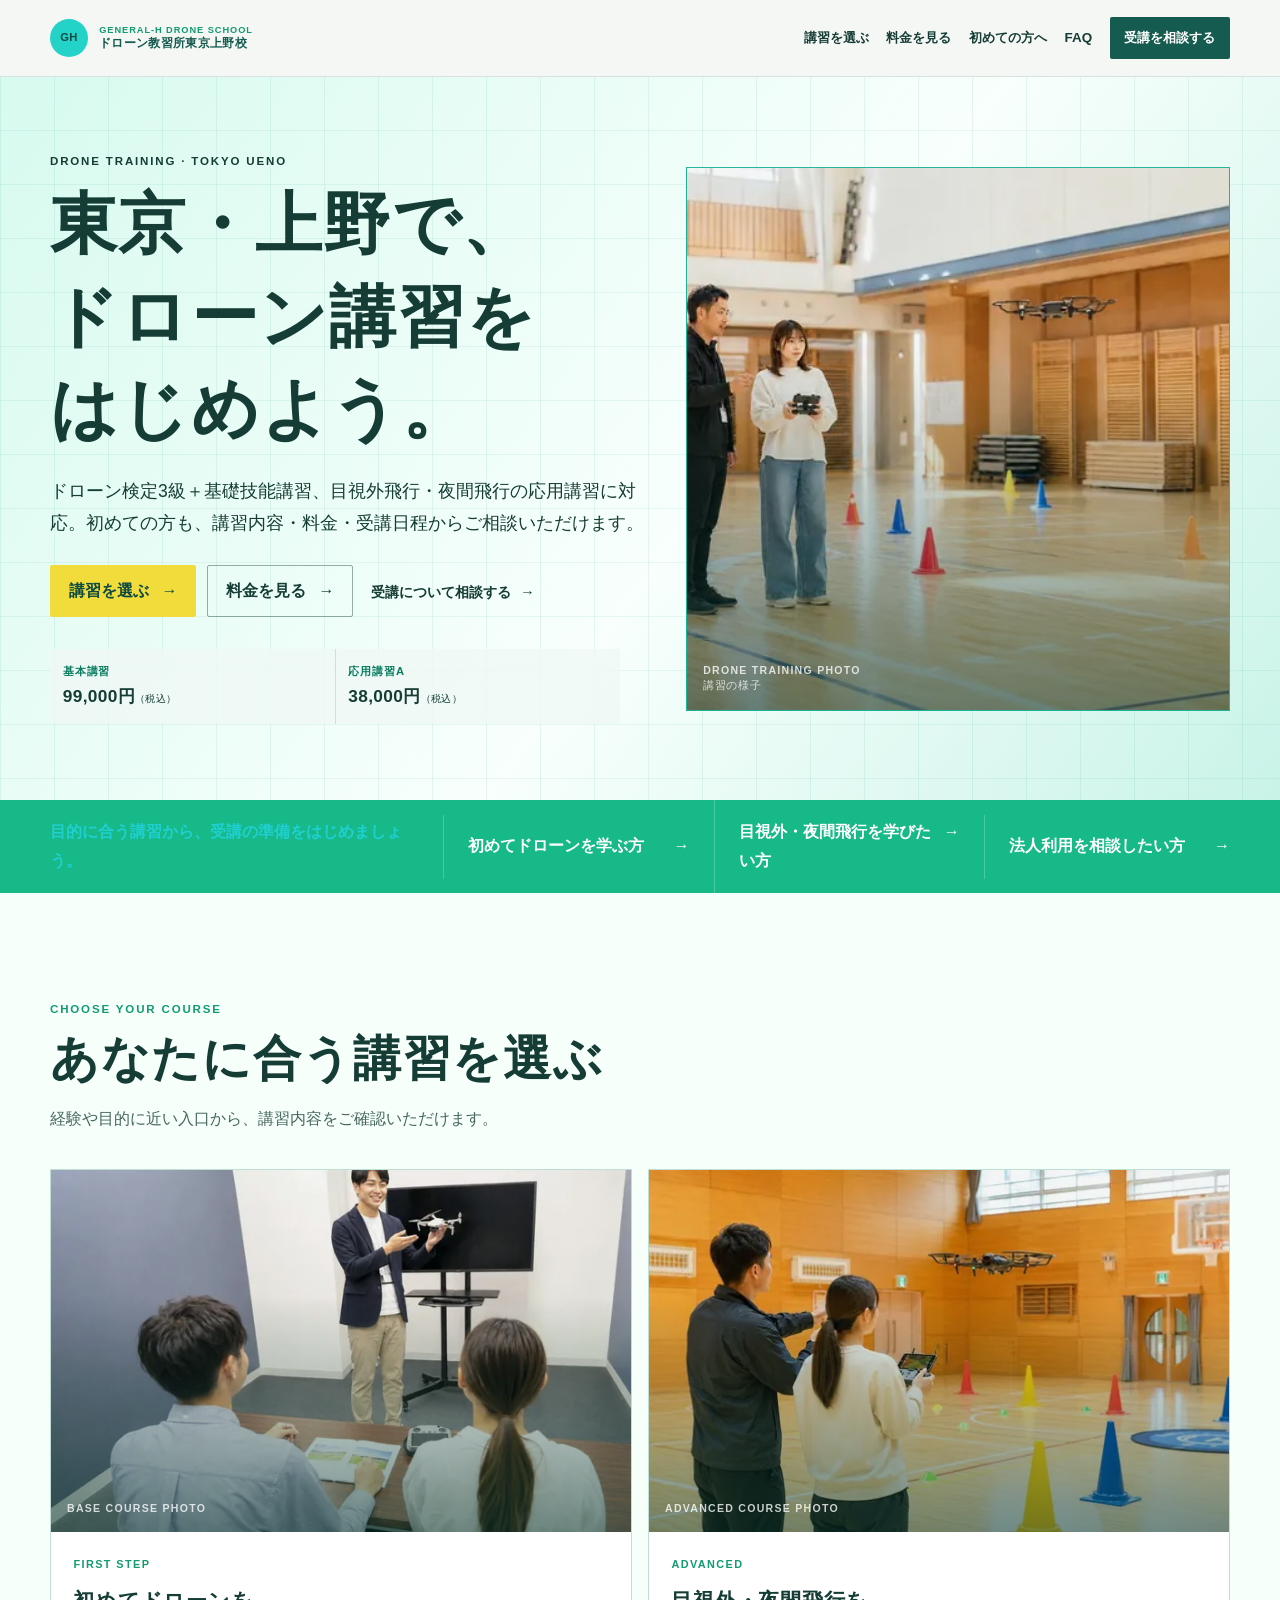
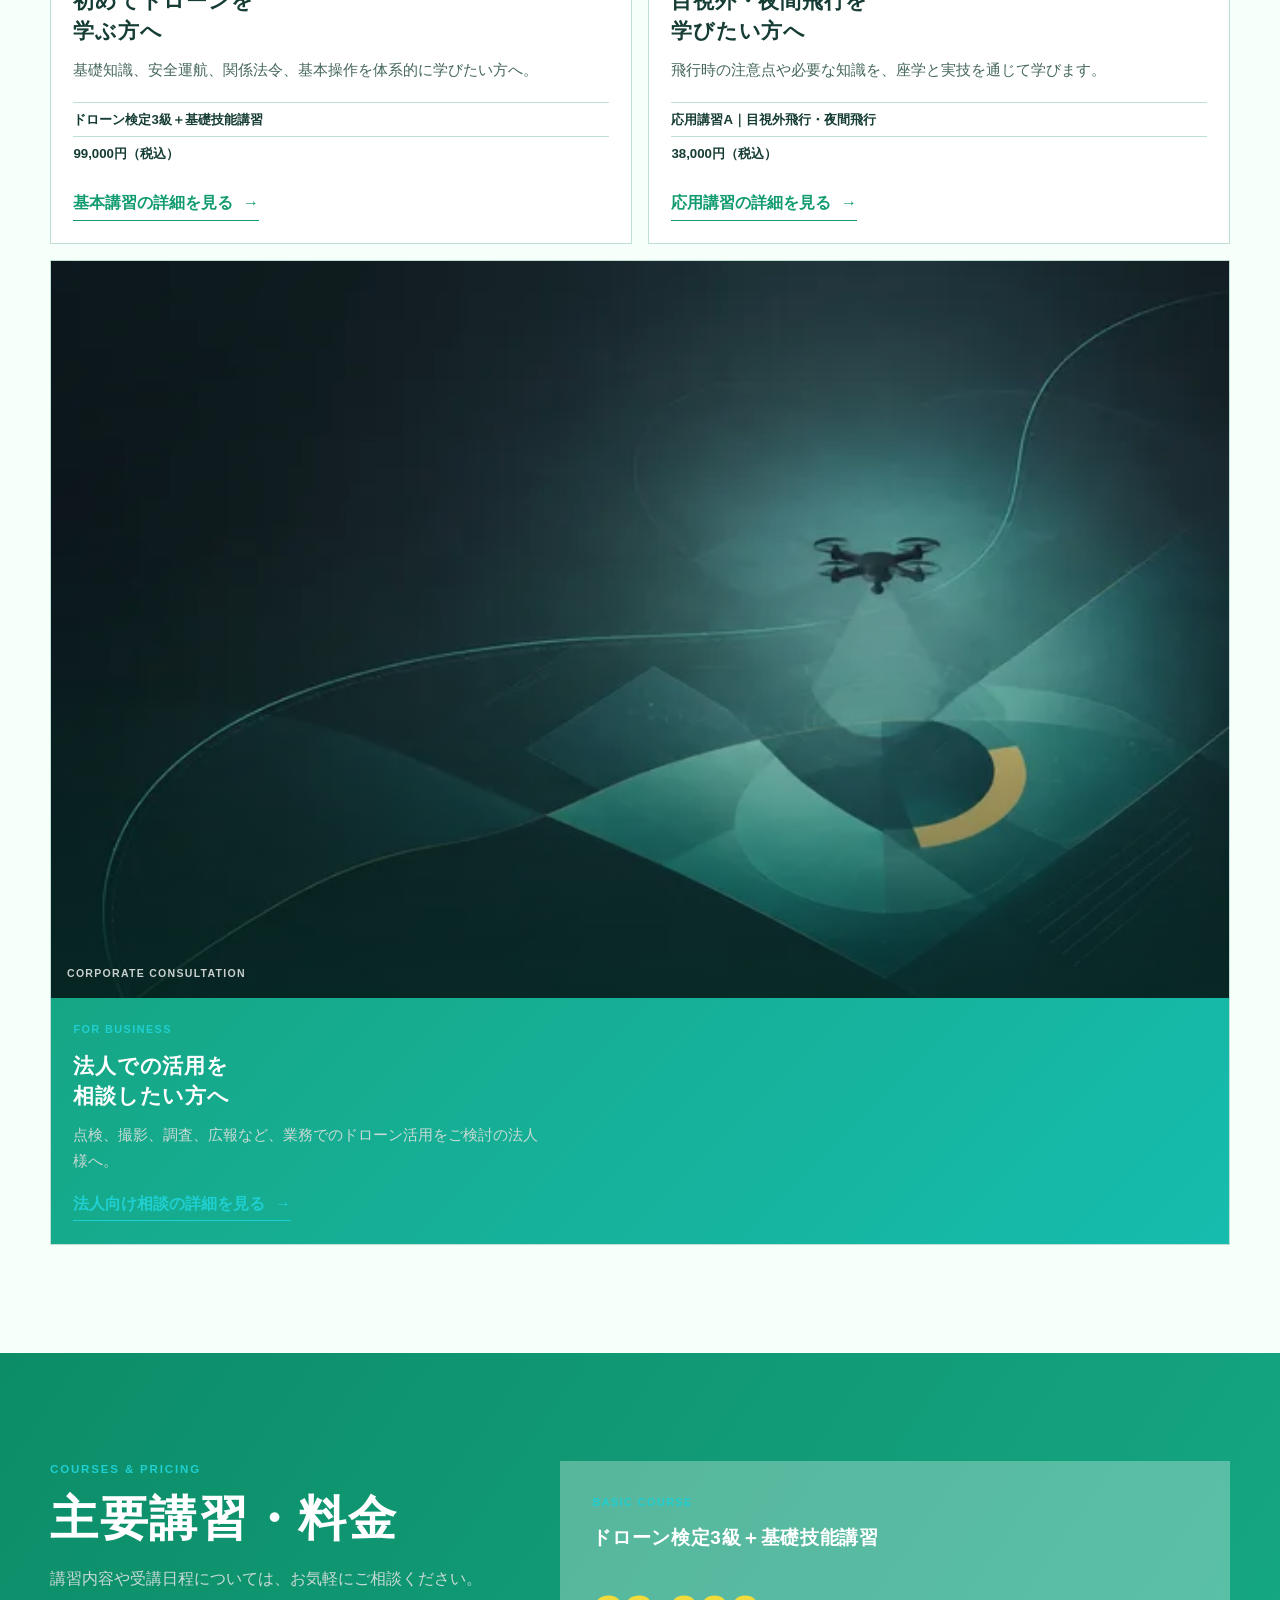
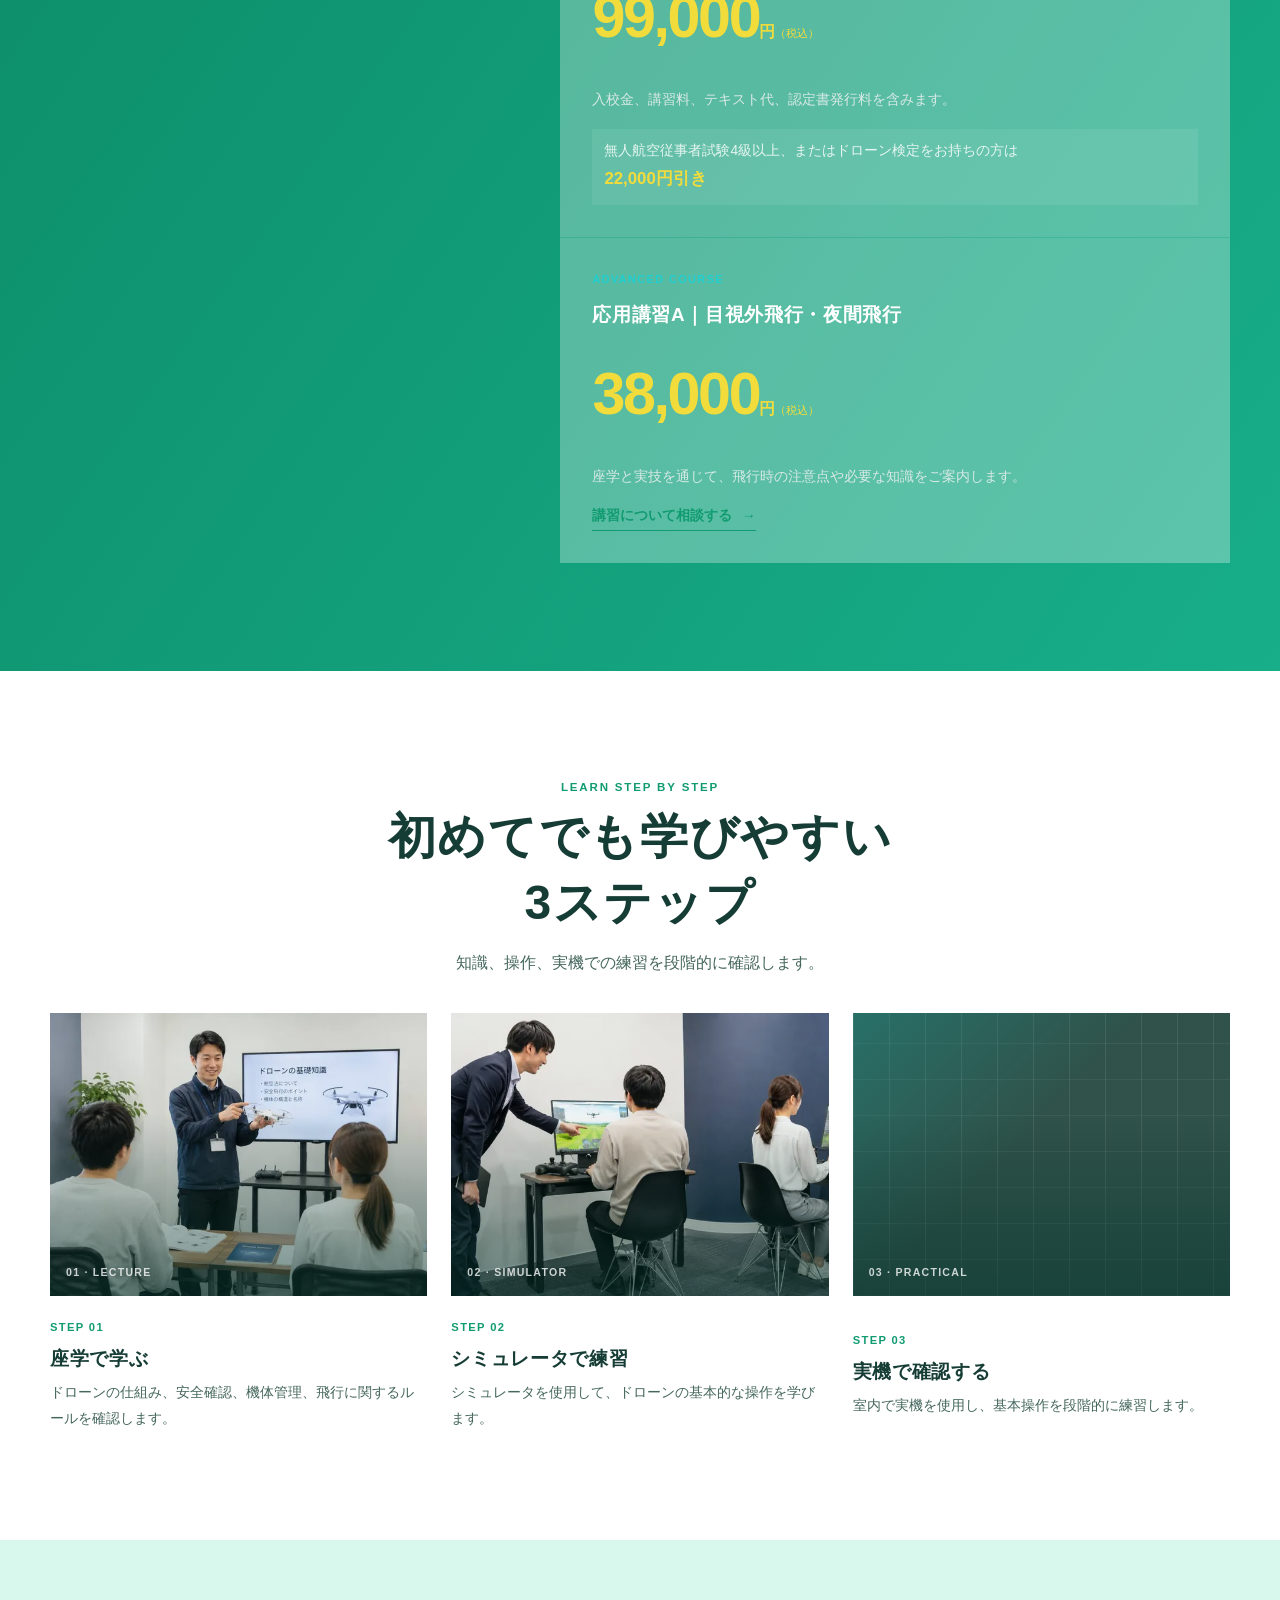
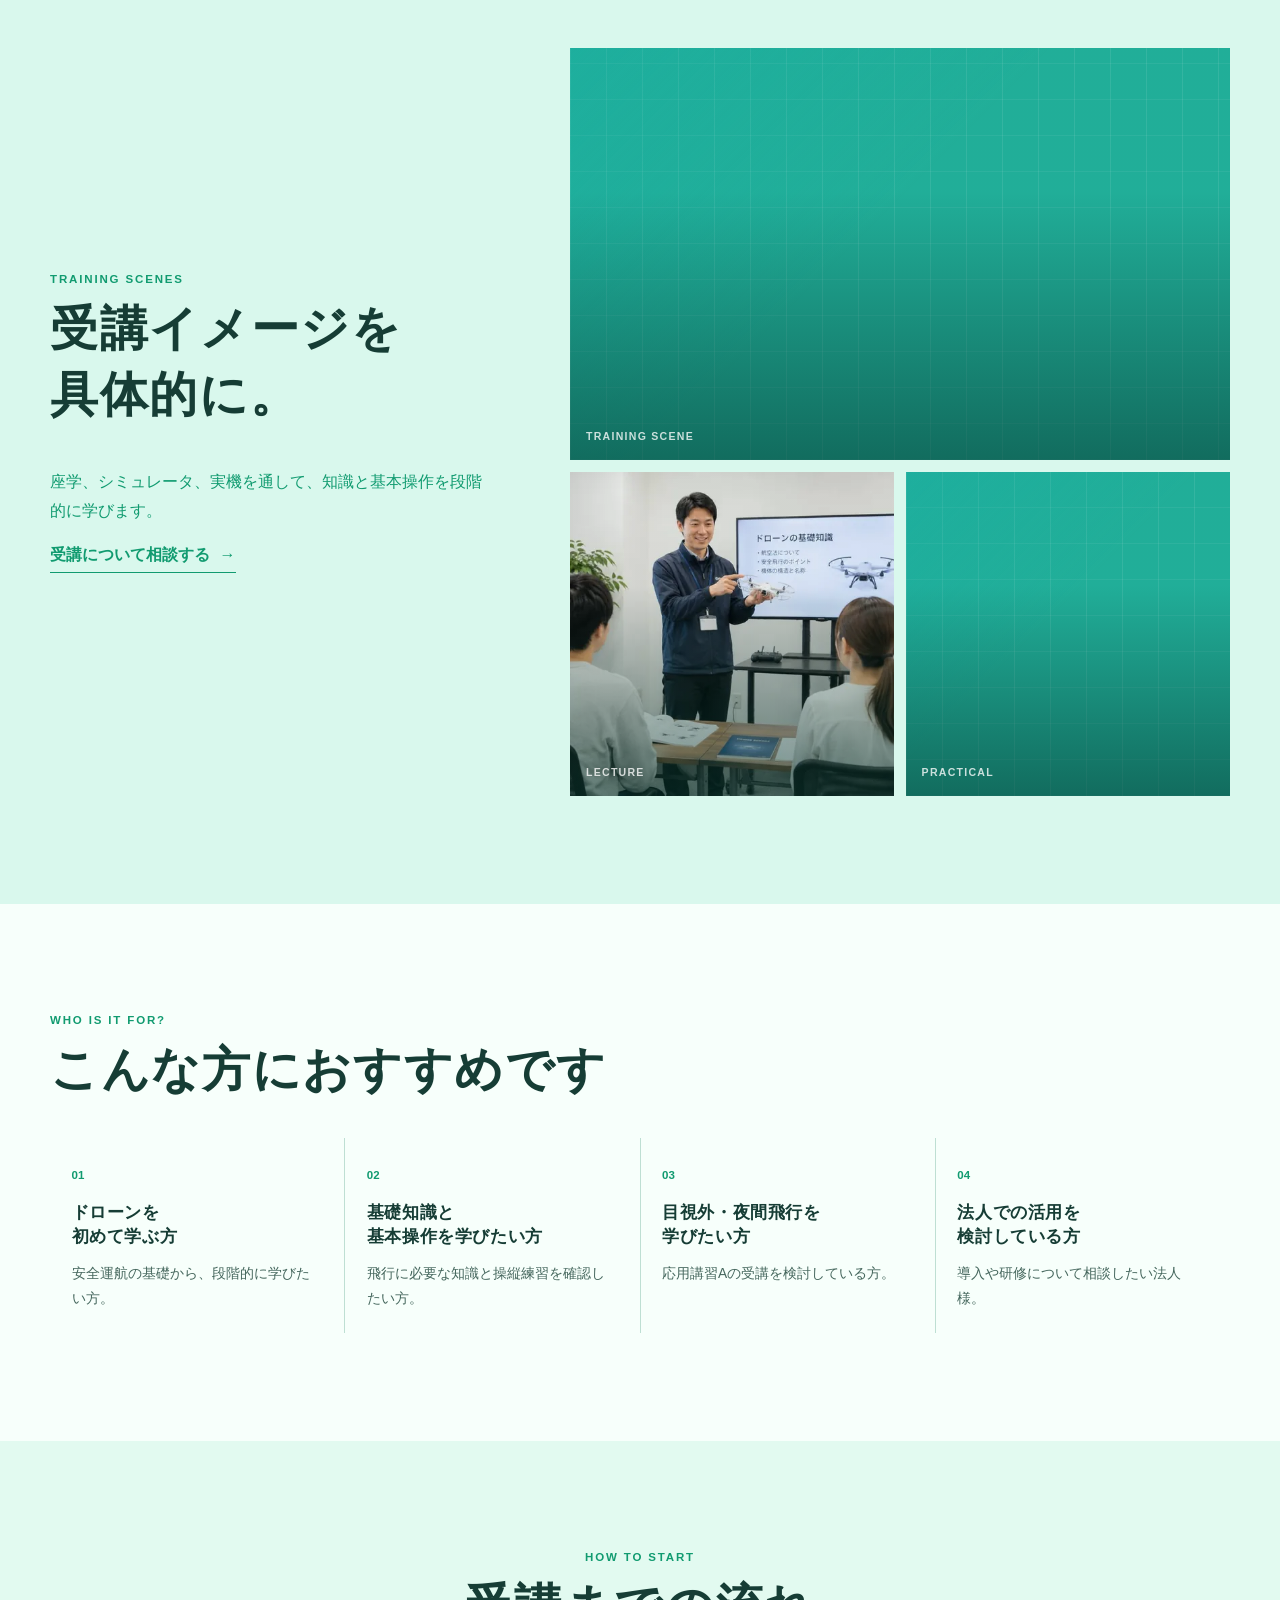
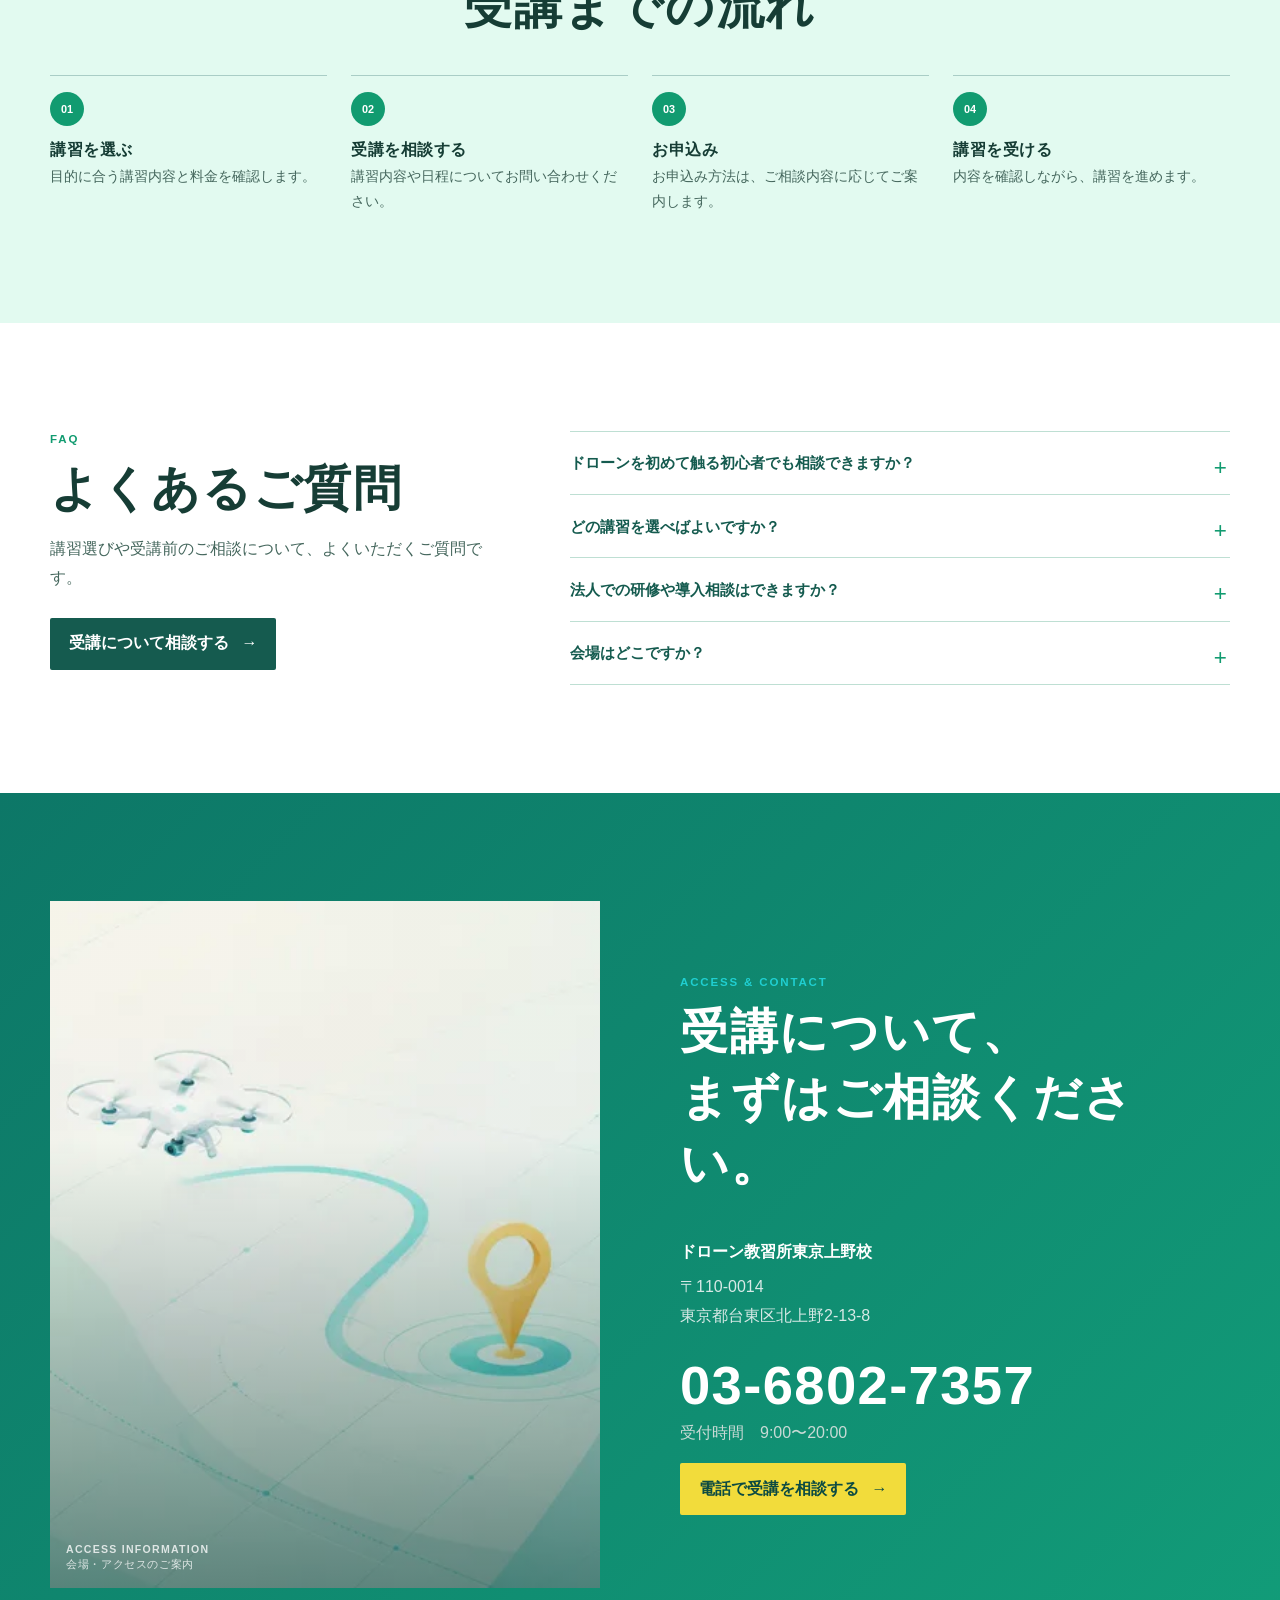
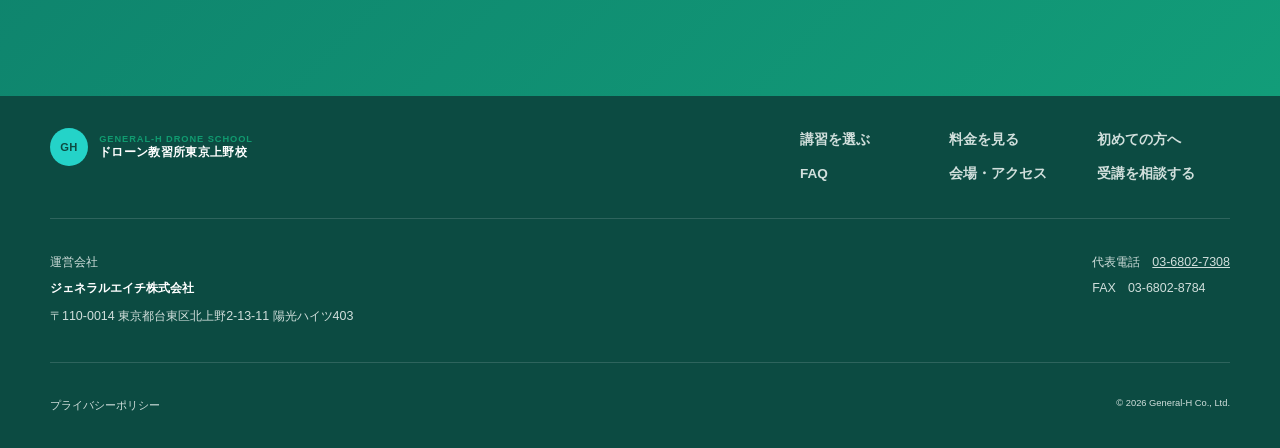
==== commit 7ba2286e: "feat: add abstract access and corporate visuals" ====
--- a/index.html
+++ b/index.html
@@ -9,10 +9,10 @@
     <link rel="canonical" href="https://drone.general-h.com/">
     <link rel="icon" href="assets/icons/favicon.svg" type="image/svg+xml">
     <link rel="stylesheet" href="assets/css/style.css?v=20260907-2">
-    <link rel="stylesheet" href="assets/css/overrides.css?v=20260907-3">
+    <link rel="stylesheet" href="assets/css/overrides.css?v=20260907-5">
     <title>ドローン教習所東京上野校｜東京・上野で学ぶドローン講習</title>
-    <meta property="og:locale" content="ja_JP"><meta property="og:type" content="website"><meta property="og:title" content="ドローン教習所東京上野校｜東京・上野で学ぶドローン講習"><meta property="og:description" content="ドローン検定3級＋基礎技能講習、目視外飛行・夜間飛行の応用講習、法人向け相談をご案内します。"><meta property="og:url" content="https://drone.general-h.com/"><meta property="og:site_name" content="ドローン教習所東京上野校"><meta name="twitter:card" content="summary">
-    <!-- OGP画像は、実写素材を用意後に /assets/images/og/default.jpg へ配置して設定します。 -->
+    <meta property="og:locale" content="ja_JP"><meta property="og:type" content="website"><meta property="og:title" content="ドローン教習所東京上野校｜東京・上野で学ぶドローン講習"><meta property="og:description" content="ドローン検定3級＋基礎技能講習、目視外飛行・夜間飛行の応用講習、法人向け相談をご案内します。"><meta property="og:url" content="https://drone.general-h.com/"><meta property="og:site_name" content="ドローン教習所東京上野校"><meta property="og:image" content="https://drone.general-h.com/assets/images/og/default.jpg"><meta property="og:image:width" content="1200"><meta property="og:image:height" content="630"><meta property="og:image:alt" content="ドローン教習所東京上野校"><meta name="twitter:card" content="summary">
+    <!-- 共通OGP画像: /assets/images/og/default.jpg -->
     <script type="application/ld+json">{"@context":"https://schema.org","@graph":[{"@type":"EducationalOrganization","name":"ドローン教習所東京上野校","url":"https://drone.general-h.com/","telephone":"+81-3-6802-7357","address":{"@type":"PostalAddress","postalCode":"110-0014","addressRegion":"東京都","addressLocality":"台東区","streetAddress":"北上野2-13-8","addressCountry":"JP"},"parentOrganization":{"@type":"Organization","name":"ジェネラルエイチ株式会社"}},{"@type":"WebSite","name":"ドローン教習所東京上野校","url":"https://drone.general-h.com/","inLanguage":"ja-JP"}]}</script>
   </head>
   <body>
@@ -21,14 +21,14 @@
     <main id="main-content" tabindex="-1">
       <section class="hero" aria-labelledby="hero-title"><div class="container hero-layout"><div class="hero-copy"><p class="eyebrow">DRONE TRAINING · TOKYO UENO</p><h1 id="hero-title">東京・上野で、<br>ドローン講習を<br>はじめよう。</h1><p class="hero-lead">ドローン検定3級＋基礎技能講習、目視外飛行・夜間飛行の応用講習に対応。初めての方も、講習内容・料金・受講日程からご相談いただけます。</p><div class="button-group hero-actions"><a class="button button-accent" href="#course-choice">講習を選ぶ<span aria-hidden="true">→</span></a><a class="button button-outline" href="#pricing">料金を見る<span aria-hidden="true">→</span></a><a class="text-action" href="#contact">受講について相談する <span aria-hidden="true">→</span></a></div><div class="hero-course-summary" aria-label="主要講習と料金"><div><span>基本講習</span><strong>99,000円<small>（税込）</small></strong></div><div><span>応用講習A</span><strong>38,000円<small>（税込）</small></strong></div></div></div><figure class="media-slot hero-media has-image" data-image-slot="hero" data-image-path="/assets/images/hero/drone-training-main.webp" data-image-width="1280" data-image-height="720" data-image-loading="eager" data-image-fetchpriority="high"><picture class="media-picture"><source type="image/webp" srcset="/assets/images/hero/drone-training-main-768.webp 768w, /assets/images/hero/drone-training-main.webp 1280w" sizes="(min-width: 720px) 45vw, calc(100vw - 40px)"><img src="/assets/images/hero/drone-training-main.webp" srcset="/assets/images/hero/drone-training-main-768.webp 768w, /assets/images/hero/drone-training-main.webp 1280w" sizes="(min-width: 720px) 45vw, calc(100vw - 40px)" width="1280" height="720" alt="体育館内でインストラクターの指導を受けながらドローンを操縦する受講者" loading="eager" decoding="async" fetchpriority="high"></picture><div class="drone-illustration" aria-hidden="true"><i></i><i></i><b></b><em></em></div><figcaption>DRONE TRAINING PHOTO<br><span>講習の様子</span></figcaption></figure></div></section>
       <section class="quick-start" aria-label="講習選びの入口"><div class="container quick-start-inner"><p>目的に合う講習から、受講の準備をはじめましょう。</p><a href="/courses/basic/">初めてドローンを学ぶ方 <span aria-hidden="true">→</span></a><a href="/courses/advanced/">目視外・夜間飛行を学びたい方 <span aria-hidden="true">→</span></a><a href="/courses/corporate/">法人利用を相談したい方 <span aria-hidden="true">→</span></a></div></section>
-      <section class="section course-choice" id="course-choice" aria-labelledby="course-choice-title"><div class="container"><div class="section-intro"><p class="eyebrow">CHOOSE YOUR COURSE</p><h2 id="course-choice-title">あなたに合う講習を選ぶ</h2><p>経験や目的に近い入口から、講習内容をご確認いただけます。</p></div><div class="choice-grid"><article class="choice-card choice-card-featured"><figure class="media-slot course-media course-media-basic has-image" data-image-slot="basic" data-image-path="/assets/images/courses/basic-training.webp" data-image-width="1280" data-image-height="800" data-image-loading="lazy"><picture class="media-picture"><source type="image/webp" srcset="/assets/images/courses/basic-training-640.webp 640w, /assets/images/courses/basic-training.webp 1280w" sizes="(min-width: 720px) 45vw, calc(100vw - 40px)"><img src="/assets/images/courses/basic-training.webp" srcset="/assets/images/courses/basic-training-640.webp 640w, /assets/images/courses/basic-training.webp 1280w" sizes="(min-width: 720px) 45vw, calc(100vw - 40px)" width="1280" height="800" alt="ドローンの機体を使って基礎を学ぶ座学講習" loading="lazy" decoding="async"></picture><figcaption>BASE COURSE PHOTO</figcaption></figure><div class="choice-content"><p class="card-label">FIRST STEP</p><h3>初めてドローンを<br>学ぶ方へ</h3><p>基礎知識、安全運航、関係法令、基本操作を体系的に学びたい方へ。</p><ul><li>ドローン検定3級＋基礎技能講習</li><li>99,000円（税込）</li></ul><a class="text-link" href="/courses/basic/">基本講習の詳細を見る <span aria-hidden="true">→</span></a></div></article><article class="choice-card"><figure class="media-slot course-media course-media-advanced has-image" data-image-slot="advanced" data-image-path="/assets/images/courses/advanced-training.webp" data-image-width="1280" data-image-height="720" data-image-loading="lazy"><picture class="media-picture"><source type="image/webp" srcset="/assets/images/courses/advanced-training-640.webp 640w, /assets/images/courses/advanced-training.webp 1280w" sizes="(min-width: 720px) 45vw, calc(100vw - 40px)"><img src="/assets/images/courses/advanced-training.webp" srcset="/assets/images/courses/advanced-training-640.webp 640w, /assets/images/courses/advanced-training.webp 1280w" sizes="(min-width: 720px) 45vw, calc(100vw - 40px)" width="1280" height="720" alt="屋内会場でドローンを操縦する受講者と指導者" loading="lazy" decoding="async"></picture><figcaption>ADVANCED COURSE PHOTO</figcaption></figure><div class="choice-content"><p class="card-label">ADVANCED</p><h3>目視外・夜間飛行を<br>学びたい方へ</h3><p>飛行時の注意点や必要な知識を、座学と実技を通じて学びます。</p><ul><li>応用講習A｜目視外飛行・夜間飛行</li><li>38,000円（税込）</li></ul><a class="text-link" href="/courses/advanced/">応用講習の詳細を見る <span aria-hidden="true">→</span></a></div></article><article class="choice-card choice-card-business"><div class="business-symbol" aria-hidden="true">◌</div><div class="choice-content"><p class="card-label">FOR BUSINESS</p><h3>法人での活用を<br>相談したい方へ</h3><p>点検、撮影、調査、広報など、業務でのドローン活用をご検討の法人様へ。</p><a class="text-link light-link" href="/courses/corporate/">法人向け相談の詳細を見る <span aria-hidden="true">→</span></a></div></article></div></div></section>
+      <section class="section course-choice" id="course-choice" aria-labelledby="course-choice-title"><div class="container"><div class="section-intro"><p class="eyebrow">CHOOSE YOUR COURSE</p><h2 id="course-choice-title">あなたに合う講習を選ぶ</h2><p>経験や目的に近い入口から、講習内容をご確認いただけます。</p></div><div class="choice-grid"><article class="choice-card choice-card-featured"><figure class="media-slot course-media course-media-basic has-image" data-image-slot="basic" data-image-path="/assets/images/courses/basic-training.webp" data-image-width="1280" data-image-height="800" data-image-loading="lazy"><picture class="media-picture"><source type="image/webp" srcset="/assets/images/courses/basic-training-640.webp 640w, /assets/images/courses/basic-training.webp 1280w" sizes="(min-width: 720px) 45vw, calc(100vw - 40px)"><img src="/assets/images/courses/basic-training.webp" srcset="/assets/images/courses/basic-training-640.webp 640w, /assets/images/courses/basic-training.webp 1280w" sizes="(min-width: 720px) 45vw, calc(100vw - 40px)" width="1280" height="800" alt="ドローンの機体を使って基礎を学ぶ座学講習" loading="lazy" decoding="async"></picture><figcaption>BASE COURSE PHOTO</figcaption></figure><div class="choice-content"><p class="card-label">FIRST STEP</p><h3>初めてドローンを<br>学ぶ方へ</h3><p>基礎知識、安全運航、関係法令、基本操作を体系的に学びたい方へ。</p><ul><li>ドローン検定3級＋基礎技能講習</li><li>99,000円（税込）</li></ul><a class="text-link" href="/courses/basic/">基本講習の詳細を見る <span aria-hidden="true">→</span></a></div></article><article class="choice-card"><figure class="media-slot course-media course-media-advanced has-image" data-image-slot="advanced" data-image-path="/assets/images/courses/advanced-training.webp" data-image-width="1280" data-image-height="720" data-image-loading="lazy"><picture class="media-picture"><source type="image/webp" srcset="/assets/images/courses/advanced-training-640.webp 640w, /assets/images/courses/advanced-training.webp 1280w" sizes="(min-width: 720px) 45vw, calc(100vw - 40px)"><img src="/assets/images/courses/advanced-training.webp" srcset="/assets/images/courses/advanced-training-640.webp 640w, /assets/images/courses/advanced-training.webp 1280w" sizes="(min-width: 720px) 45vw, calc(100vw - 40px)" width="1280" height="720" alt="屋内会場でドローンを操縦する受講者と指導者" loading="lazy" decoding="async"></picture><figcaption>ADVANCED COURSE PHOTO</figcaption></figure><div class="choice-content"><p class="card-label">ADVANCED</p><h3>目視外・夜間飛行を<br>学びたい方へ</h3><p>飛行時の注意点や必要な知識を、座学と実技を通じて学びます。</p><ul><li>応用講習A｜目視外飛行・夜間飛行</li><li>38,000円（税込）</li></ul><a class="text-link" href="/courses/advanced/">応用講習の詳細を見る <span aria-hidden="true">→</span></a></div></article><article class="choice-card choice-card-business"><figure class="media-slot course-media course-media-corporate has-image" data-image-slot="corporate" data-image-path="/assets/images/courses/corporate-training.webp" data-image-width="1280" data-image-height="800" data-image-loading="lazy"><picture class="media-picture"><source type="image/webp" srcset="/assets/images/courses/corporate-training-640.webp 640w, /assets/images/courses/corporate-training.webp 1280w" sizes="(min-width: 720px) 45vw, calc(100vw - 40px)"><img src="/assets/images/courses/corporate-training.webp" srcset="/assets/images/courses/corporate-training-640.webp 640w, /assets/images/courses/corporate-training.webp 1280w" sizes="(min-width: 720px) 45vw, calc(100vw - 40px)" width="1280" height="800" alt="法人向けドローン研修・活用相談を表す抽象グラフィック" loading="lazy" decoding="async"></picture><figcaption>CORPORATE CONSULTATION</figcaption></figure><div class="choice-content"><p class="card-label">FOR BUSINESS</p><h3>法人での活用を<br>相談したい方へ</h3><p>点検、撮影、調査、広報など、業務でのドローン活用をご検討の法人様へ。</p><a class="text-link light-link" href="/courses/corporate/">法人向け相談の詳細を見る <span aria-hidden="true">→</span></a></div></article></div></div></section>
       <section class="section pricing-section" id="pricing" aria-labelledby="pricing-title"><div class="container pricing-layout"><div class="section-intro"><p class="eyebrow">COURSES & PRICING</p><h2 id="pricing-title">主要講習・料金</h2><p>講習内容や受講日程については、お気軽にご相談ください。</p></div><div class="price-list"><article class="price-item"><div><p class="price-tag">BASIC COURSE</p><h3>ドローン検定3級＋基礎技能講習</h3></div><p class="price"><span>99,000</span>円<small>（税込）</small></p><div class="price-detail"><p>入校金、講習料、テキスト代、認定書発行料を含みます。</p><p class="discount">無人航空従事者試験4級以上、またはドローン検定をお持ちの方は<strong>22,000円引き</strong></p></div></article><article class="price-item"><div><p class="price-tag">ADVANCED COURSE</p><h3>応用講習A｜目視外飛行・夜間飛行</h3></div><p class="price"><span>38,000</span>円<small>（税込）</small></p><div class="price-detail"><p>座学と実技を通じて、飛行時の注意点や必要な知識をご案内します。</p><a class="text-link" href="#contact">講習について相談する <span aria-hidden="true">→</span></a></div></article></div></div></section>
       <section class="section first-steps" id="first-steps" aria-labelledby="steps-title"><div class="container"><div class="section-intro centered-intro"><p class="eyebrow">LEARN STEP BY STEP</p><h2 id="steps-title">初めてでも学びやすい<br>3ステップ</h2><p>知識、操作、実機での練習を段階的に確認します。</p></div><ol class="learning-steps"><li><figure class="media-slot step-media step-lecture has-image" data-image-slot="lecture" data-image-path="/assets/images/training/classroom.webp" data-image-width="960" data-image-height="720" data-image-loading="lazy"><picture class="media-picture"><source type="image/webp" srcset="/assets/images/training/classroom-640.webp 640w, /assets/images/training/classroom.webp 960w" sizes="(min-width: 720px) 30vw, calc(100vw - 40px)"><img src="/assets/images/training/classroom.webp" srcset="/assets/images/training/classroom-640.webp 640w, /assets/images/training/classroom.webp 960w" sizes="(min-width: 720px) 30vw, calc(100vw - 40px)" width="960" height="720" alt="受講者にドローンの基礎知識を説明する講師" loading="lazy" decoding="async"></picture><figcaption>01 · LECTURE</figcaption></figure><div><span>STEP 01</span><h3>座学で学ぶ</h3><p>ドローンの仕組み、安全確認、機体管理、飛行に関するルールを確認します。</p></div></li><li><figure class="media-slot step-media step-simulator has-image" data-image-slot="simulator" data-image-path="/assets/images/training/simulator.webp" data-image-width="960" data-image-height="720" data-image-loading="lazy"><picture class="media-picture"><source type="image/webp" srcset="/assets/images/training/simulator-640.webp 640w, /assets/images/training/simulator.webp 960w" sizes="(min-width: 720px) 30vw, calc(100vw - 40px)"><img src="/assets/images/training/simulator.webp" srcset="/assets/images/training/simulator-640.webp 640w, /assets/images/training/simulator.webp 960w" sizes="(min-width: 720px) 30vw, calc(100vw - 40px)" width="960" height="720" alt="ドローンシミュレータで基本操作を練習する受講者" loading="lazy" decoding="async"></picture><figcaption>02 · SIMULATOR</figcaption></figure><div><span>STEP 02</span><h3>シミュレータで練習</h3><p>シミュレータを使用して、ドローンの基本的な操作を学びます。</p></div></li><li><figure class="media-slot step-media step-practical has-image" data-image-slot="practical" data-image-path="/assets/images/training/flight-practice.webp" data-image-width="960" data-image-height="720" data-image-loading="lazy"><picture class="media-picture"><source type="image/webp" srcset="/assets/images/training/flight-practice-640.webp 640w, /assets/images/training/flight-practice.webp 960w" sizes="(min-width: 720px) 60vw, calc(100vw - 40px)"><img src="/assets/images/training/flight-practice.webp" srcset="/assets/images/training/flight-practice-640.webp 640w, /assets/images/training/flight-practice.webp 960w" sizes="(min-width: 720px) 60vw, calc(100vw - 40px)" width="960" height="720" alt="屋内会場でドローンの実機を操縦する受講者と指導者" loading="lazy" decoding="async"></picture><figcaption>03 · PRACTICAL</figcaption></figure><div><span>STEP 03</span><h3>実機で確認する</h3><p>室内で実機を使用し、基本操作を段階的に練習します。</p></div></li></ol></div></section>
       <section class="section training-scenes" aria-labelledby="scenes-title"><div class="container scene-layout"><div class="scene-copy"><p class="eyebrow">TRAINING SCENES</p><h2 id="scenes-title">受講イメージを<br>具体的に。</h2><p>座学、シミュレータ、実機を通して、知識と基本操作を段階的に学びます。</p><a class="text-link light-link" href="#contact">受講について相談する <span aria-hidden="true">→</span></a></div><div class="scene-mosaic"><figure class="media-slot scene-large has-image" data-image-slot="training" data-image-path="/assets/images/training/flight-practice.webp" data-image-width="960" data-image-height="720" data-image-loading="lazy"><picture class="media-picture"><source type="image/webp" srcset="/assets/images/training/flight-practice-640.webp 640w, /assets/images/training/flight-practice.webp 960w" sizes="(min-width: 720px) 60vw, calc(100vw - 40px)"><img src="/assets/images/training/flight-practice.webp" srcset="/assets/images/training/flight-practice-640.webp 640w, /assets/images/training/flight-practice.webp 960w" sizes="(min-width: 720px) 60vw, calc(100vw - 40px)" width="960" height="720" alt="屋内会場でドローンの実機を操縦する受講者と指導者" loading="lazy" decoding="async"></picture><figcaption>TRAINING SCENE</figcaption></figure><figure class="media-slot scene-small-one has-image" data-image-slot="lecture-detail" data-image-path="/assets/images/training/classroom.webp" data-image-width="960" data-image-height="720" data-image-loading="lazy"><picture class="media-picture"><source type="image/webp" srcset="/assets/images/training/classroom-640.webp 640w, /assets/images/training/classroom.webp 960w" sizes="(min-width: 720px) 30vw, calc(100vw - 40px)"><img src="/assets/images/training/classroom.webp" srcset="/assets/images/training/classroom-640.webp 640w, /assets/images/training/classroom.webp 960w" sizes="(min-width: 720px) 30vw, calc(100vw - 40px)" width="960" height="720" alt="受講者にドローンの基礎知識を説明する講師" loading="lazy" decoding="async"></picture><figcaption>LECTURE</figcaption></figure><figure class="media-slot scene-small-two has-image" data-image-slot="practical-detail" data-image-path="/assets/images/training/flight-practice.webp" data-image-width="960" data-image-height="720" data-image-loading="lazy"><picture class="media-picture"><source type="image/webp" srcset="/assets/images/training/flight-practice-640.webp 640w, /assets/images/training/flight-practice.webp 960w" sizes="(min-width: 720px) 60vw, calc(100vw - 40px)"><img src="/assets/images/training/flight-practice.webp" srcset="/assets/images/training/flight-practice-640.webp 640w, /assets/images/training/flight-practice.webp 960w" sizes="(min-width: 720px) 60vw, calc(100vw - 40px)" width="960" height="720" alt="屋内会場でドローンの実機を操縦する受講者と指導者" loading="lazy" decoding="async"></picture><figcaption>PRACTICAL</figcaption></figure></div></div></section>
       <section class="section for-you" aria-labelledby="for-you-title"><div class="container"><div class="section-intro"><p class="eyebrow">WHO IS IT FOR?</p><h2 id="for-you-title">こんな方におすすめです</h2></div><div class="audience-grid"><article><span>01</span><h3>ドローンを<br>初めて学ぶ方</h3><p>安全運航の基礎から、段階的に学びたい方。</p></article><article><span>02</span><h3>基礎知識と<br>基本操作を学びたい方</h3><p>飛行に必要な知識と操縦練習を確認したい方。</p></article><article><span>03</span><h3>目視外・夜間飛行を<br>学びたい方</h3><p>応用講習Aの受講を検討している方。</p></article><article><span>04</span><h3>法人での活用を<br>検討している方</h3><p>導入や研修について相談したい法人様。</p></article></div></div></section>
       <section class="section flow-section" aria-labelledby="flow-title"><div class="container"><div class="section-intro centered-intro"><p class="eyebrow">HOW TO START</p><h2 id="flow-title">受講までの流れ</h2></div><ol class="flow-list"><li><span>01</span><h3>講習を選ぶ</h3><p>目的に合う講習内容と料金を確認します。</p></li><li><span>02</span><h3>受講を相談する</h3><p>講習内容や日程についてお問い合わせください。</p></li><li><span>03</span><h3>お申込み</h3><p>お申込み方法は、ご相談内容に応じてご案内します。</p></li><li><span>04</span><h3>講習を受ける</h3><p>内容を確認しながら、講習を進めます。</p></li></ol></div></section>
       <section class="section faq-section" id="faq" aria-labelledby="faq-title"><div class="container faq-layout"><div class="faq-heading"><p class="eyebrow">FAQ</p><h2 id="faq-title">よくあるご質問</h2><p>講習選びや受講前のご相談について、よくいただくご質問です。</p><a class="button button-dark" href="#contact">受講について相談する<span aria-hidden="true">→</span></a></div><div class="faq-list"><details><summary>ドローンを初めて触る初心者でも相談できますか？</summary><p>はい。基礎知識や安全運航を確認しながら、初めての方にも分かりやすくご案内します。</p></details><details><summary>どの講習を選べばよいですか？</summary><p>基礎から学びたい方にはドローン検定3級＋基礎技能講習を、目視外飛行・夜間飛行を学びたい方には応用講習Aをご案内しています。迷われる場合はお問い合わせください。</p></details><details><summary>法人での研修や導入相談はできますか？</summary><p>はい。業務でのドローン活用をご検討の法人様からのご相談を承ります。</p></details><details><summary>会場はどこですか？</summary><p>会場は東京都台東区北上野にあります。詳しい所在地は会場・お問い合わせ欄をご確認ください。</p></details></div></div></section>
-      <section class="section contact-section" id="contact" aria-labelledby="contact-title"><div class="container contact-layout"><figure class="media-slot access-media" data-image-slot="access" role="img" aria-label="ドローン講習会場のイメージ" data-image-path="/assets/images/access/school-exterior.webp" data-image-width="1600" data-image-height="1200" data-image-loading="lazy"><picture class="media-picture" aria-hidden="true"></picture><figcaption>TRAINING VENUE PHOTO<br><span>会場の様子</span></figcaption></figure><div class="contact-copy"><p class="eyebrow">ACCESS & CONTACT</p><h2 id="contact-title">受講について、<br>まずはご相談ください。</h2><address><strong>ドローン教習所東京上野校</strong>〒110-0014<br>東京都台東区北上野2-13-8</address><a class="phone-link" href="tel:0368027357">03-6802-7357</a><p>受付時間　9:00〜20:00</p><a class="button button-accent" href="tel:0368027357">電話で受講を相談する<span aria-hidden="true">→</span></a></div></div></section>
+      <section class="section contact-section" id="contact" aria-labelledby="contact-title"><div class="container contact-layout"><figure class="media-slot access-media has-image" data-image-slot="access" data-image-path="/assets/images/access/school-exterior.webp" data-image-width="1280" data-image-height="960" data-image-loading="lazy"><picture class="media-picture"><source type="image/webp" srcset="/assets/images/access/school-exterior-640.webp 640w, /assets/images/access/school-exterior.webp 1280w" sizes="(min-width: 720px) 40vw, calc(100vw - 40px)"><img src="/assets/images/access/school-exterior.webp" srcset="/assets/images/access/school-exterior-640.webp 640w, /assets/images/access/school-exterior.webp 1280w" sizes="(min-width: 720px) 40vw, calc(100vw - 40px)" width="1280" height="960" alt="会場・アクセスのご案内を表す抽象イラスト" loading="lazy" decoding="async"></picture><figcaption>ACCESS INFORMATION<br><span>会場・アクセスのご案内</span></figcaption></figure><div class="contact-copy"><p class="eyebrow">ACCESS & CONTACT</p><h2 id="contact-title">受講について、<br>まずはご相談ください。</h2><address><strong>ドローン教習所東京上野校</strong>〒110-0014<br>東京都台東区北上野2-13-8</address><a class="phone-link" href="tel:0368027357">03-6802-7357</a><p>受付時間　9:00〜20:00</p><a class="button button-accent" href="tel:0368027357">電話で受講を相談する<span aria-hidden="true">→</span></a></div></div></section>
     </main>
     <footer class="site-footer"><div class="container footer-main"><a class="brand brand-footer" href="/" aria-label="ドローン教習所東京上野校 トップ"><span class="brand-mark" aria-hidden="true">GH</span><span class="brand-copy"><span>GENERAL-H DRONE SCHOOL</span>ドローン教習所東京上野校</span></a><div class="footer-links"><a href="#course-choice">講習を選ぶ</a><a href="#pricing">料金を見る</a><a href="#first-steps">初めての方へ</a><a href="#faq">FAQ</a><a href="#contact">会場・アクセス</a><a href="#contact">受講を相談する</a></div></div><div class="container footer-company"><div><p>運営会社</p><strong>ジェネラルエイチ株式会社</strong><p>〒110-0014 東京都台東区北上野2-13-11 陽光ハイツ403</p></div><div><p>代表電話　<a href="tel:0368027308">03-6802-7308</a></p><p>FAX　03-6802-8784</p></div></div><div class="container footer-bottom"><a href="/privacy-policy/">プライバシーポリシー</a><small>© <span data-current-year>2026</span> General-H Co., Ltd.</small></div></footer>
     <script src="assets/js/site.js?v=20260907-2" defer></script>
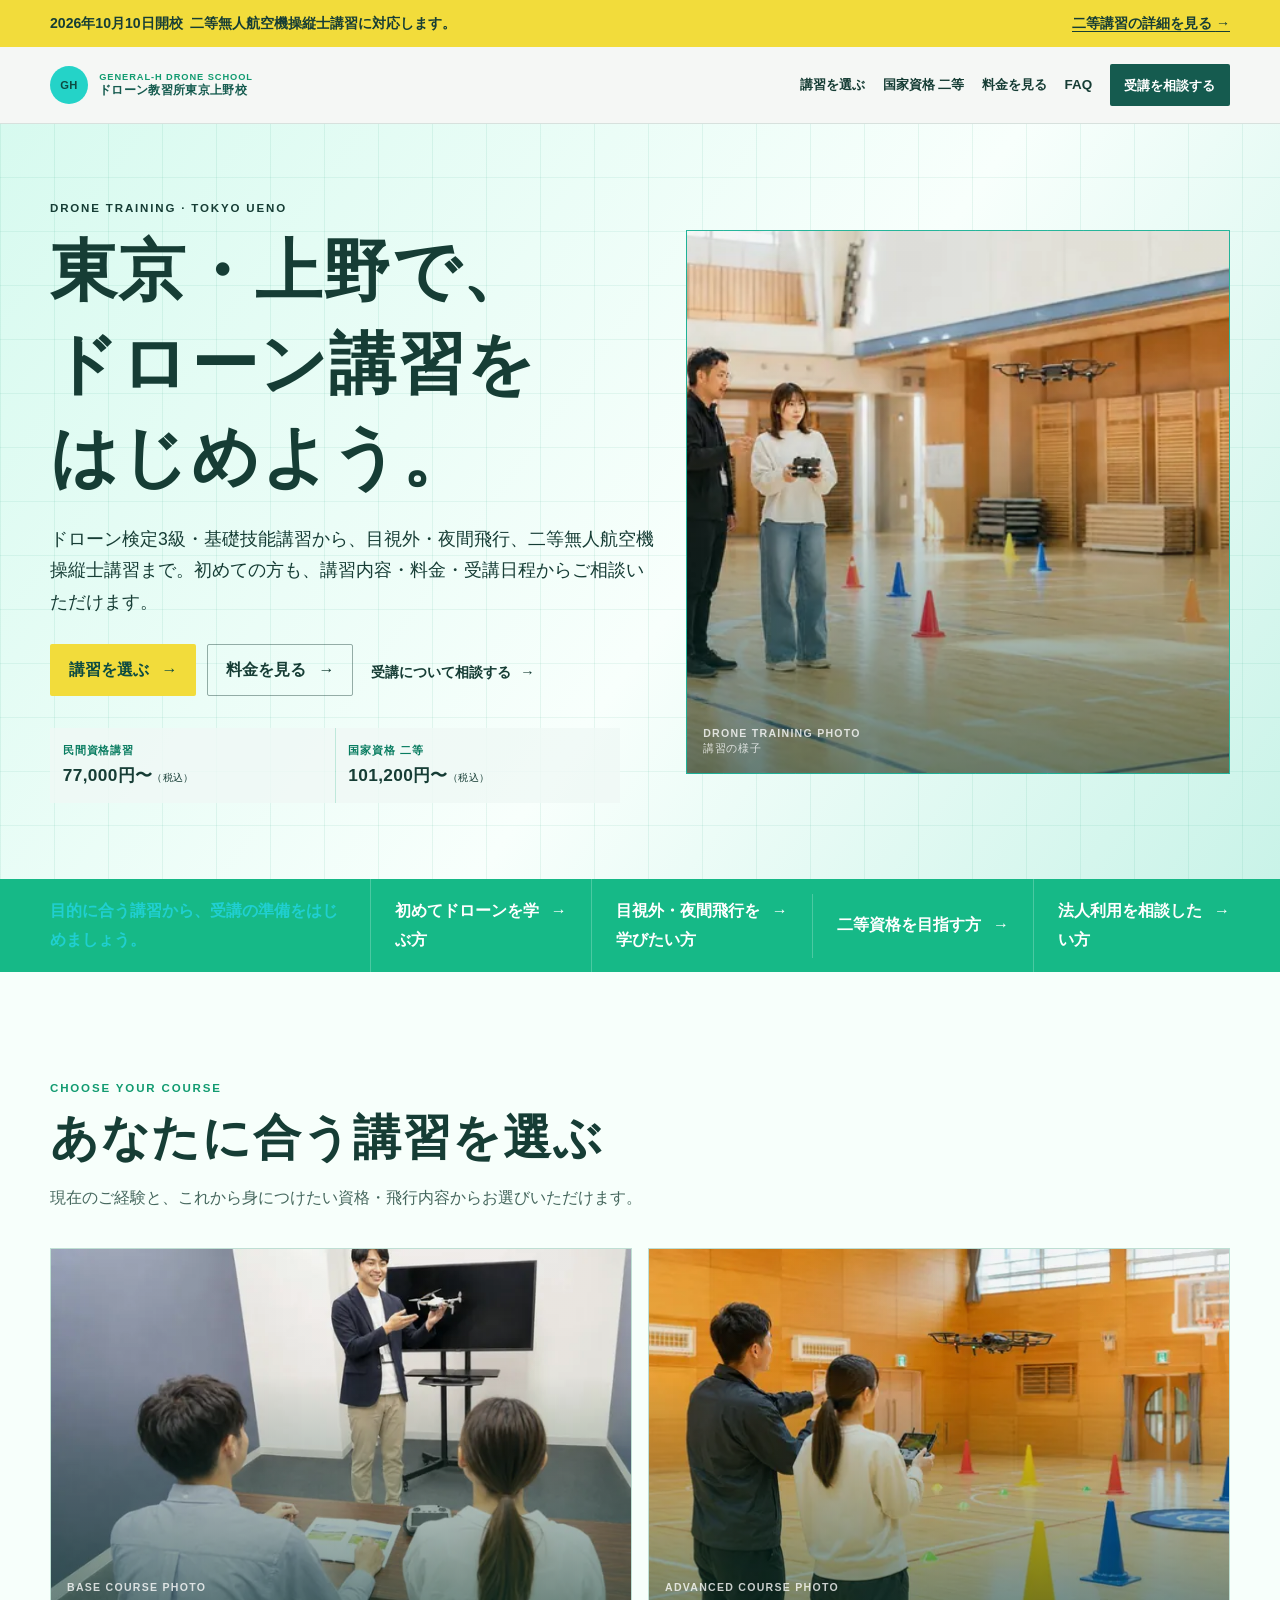
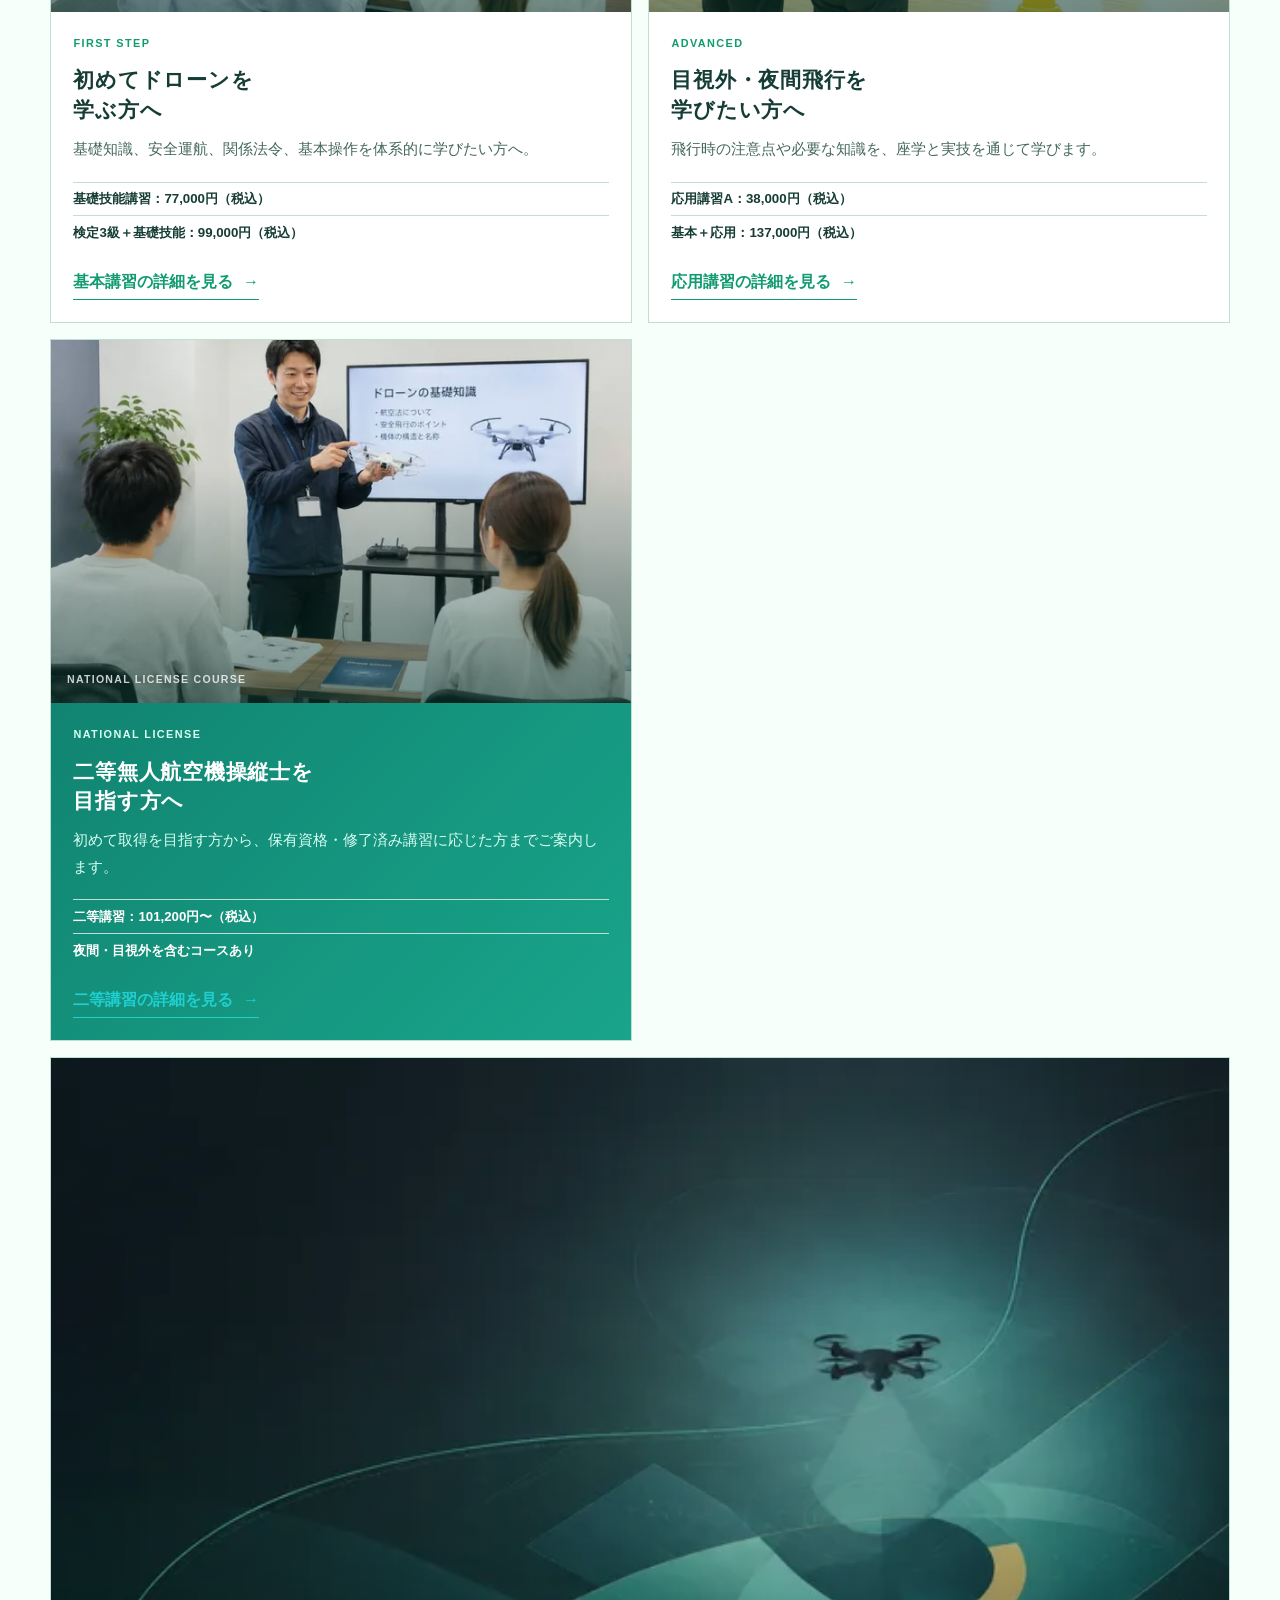
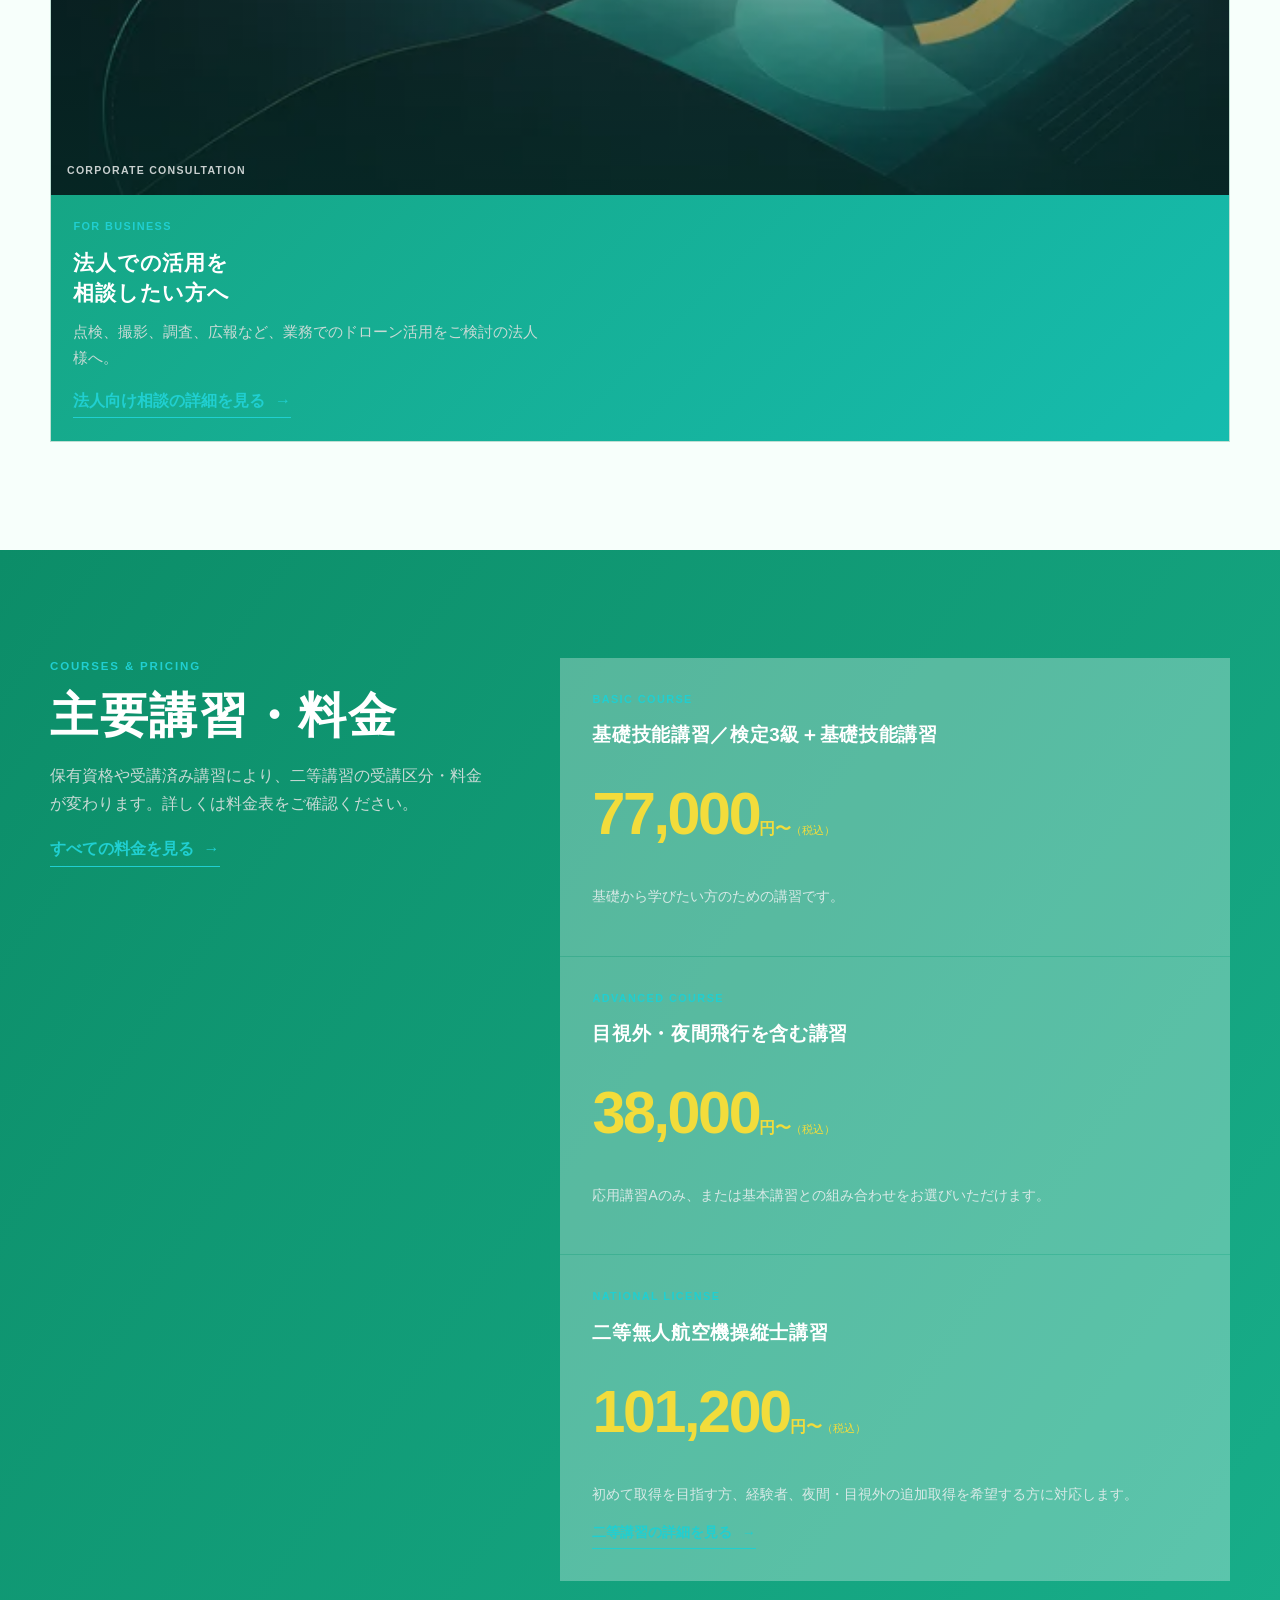
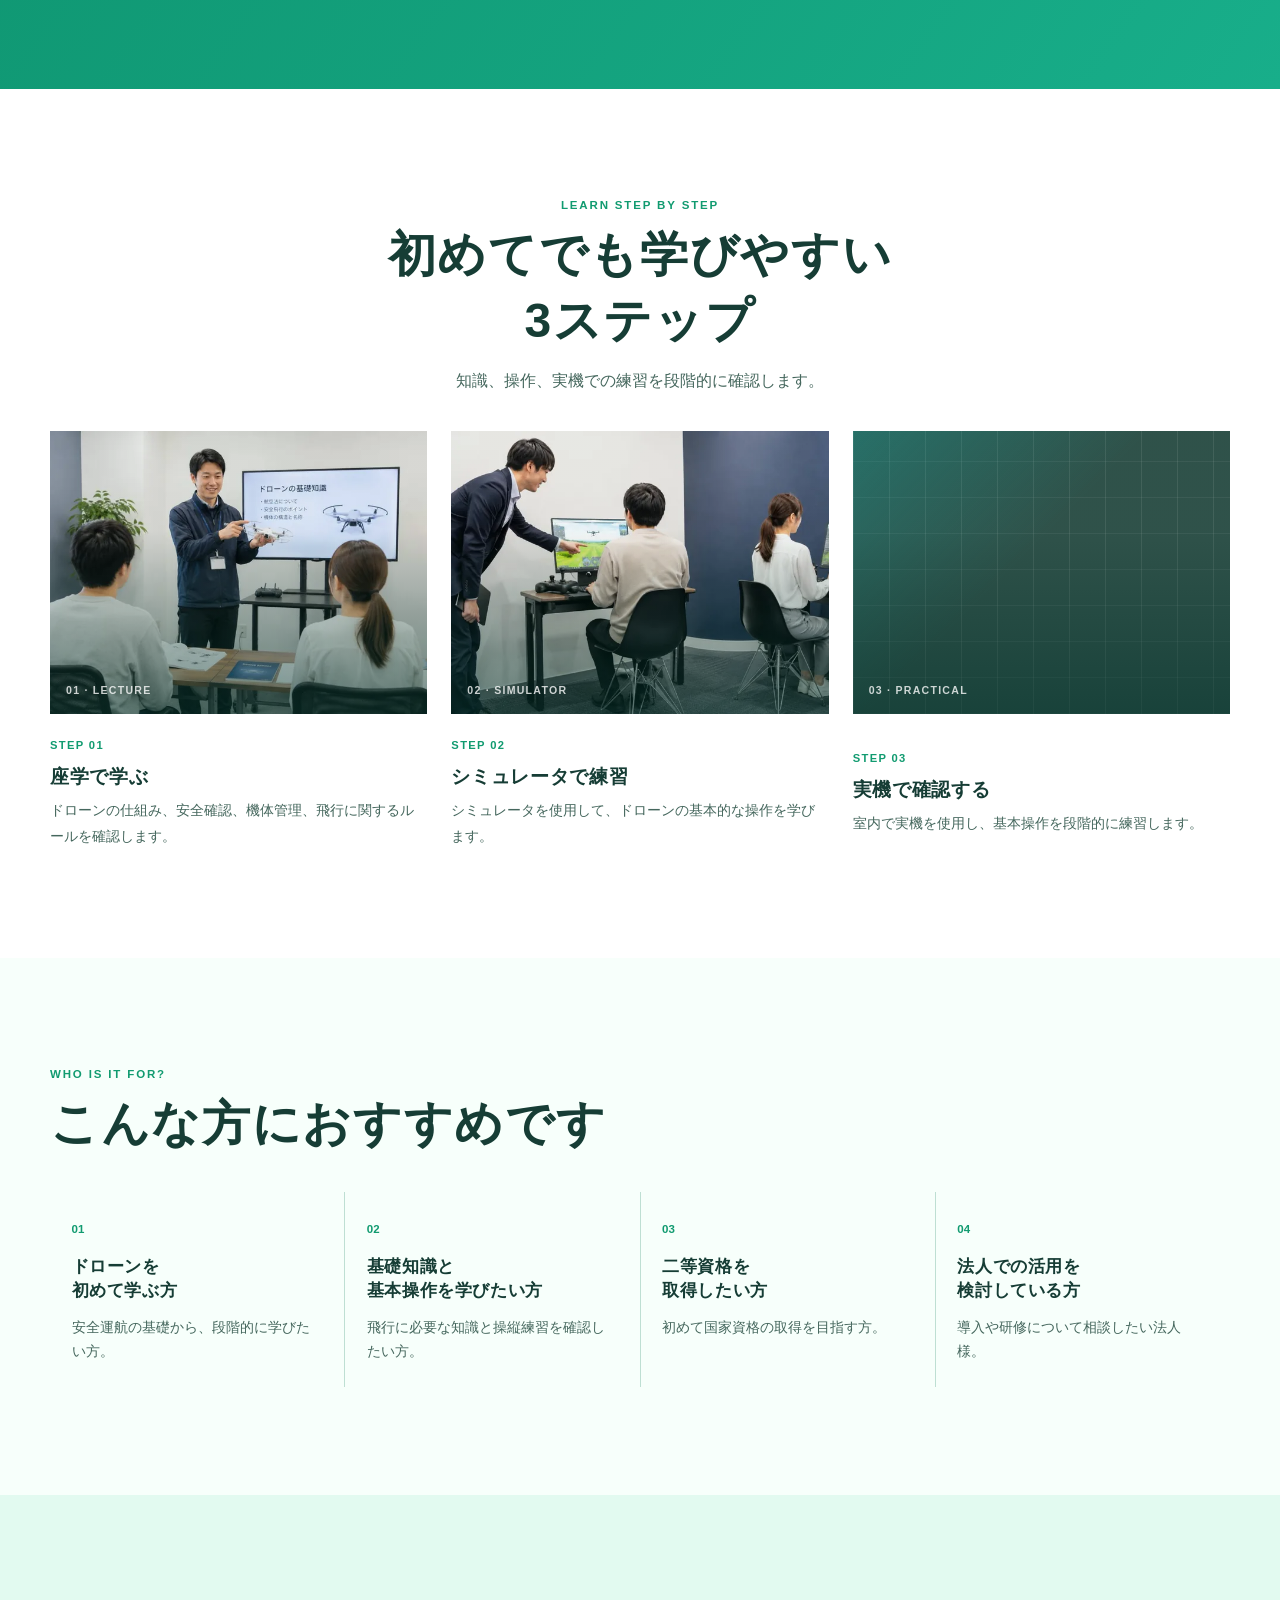
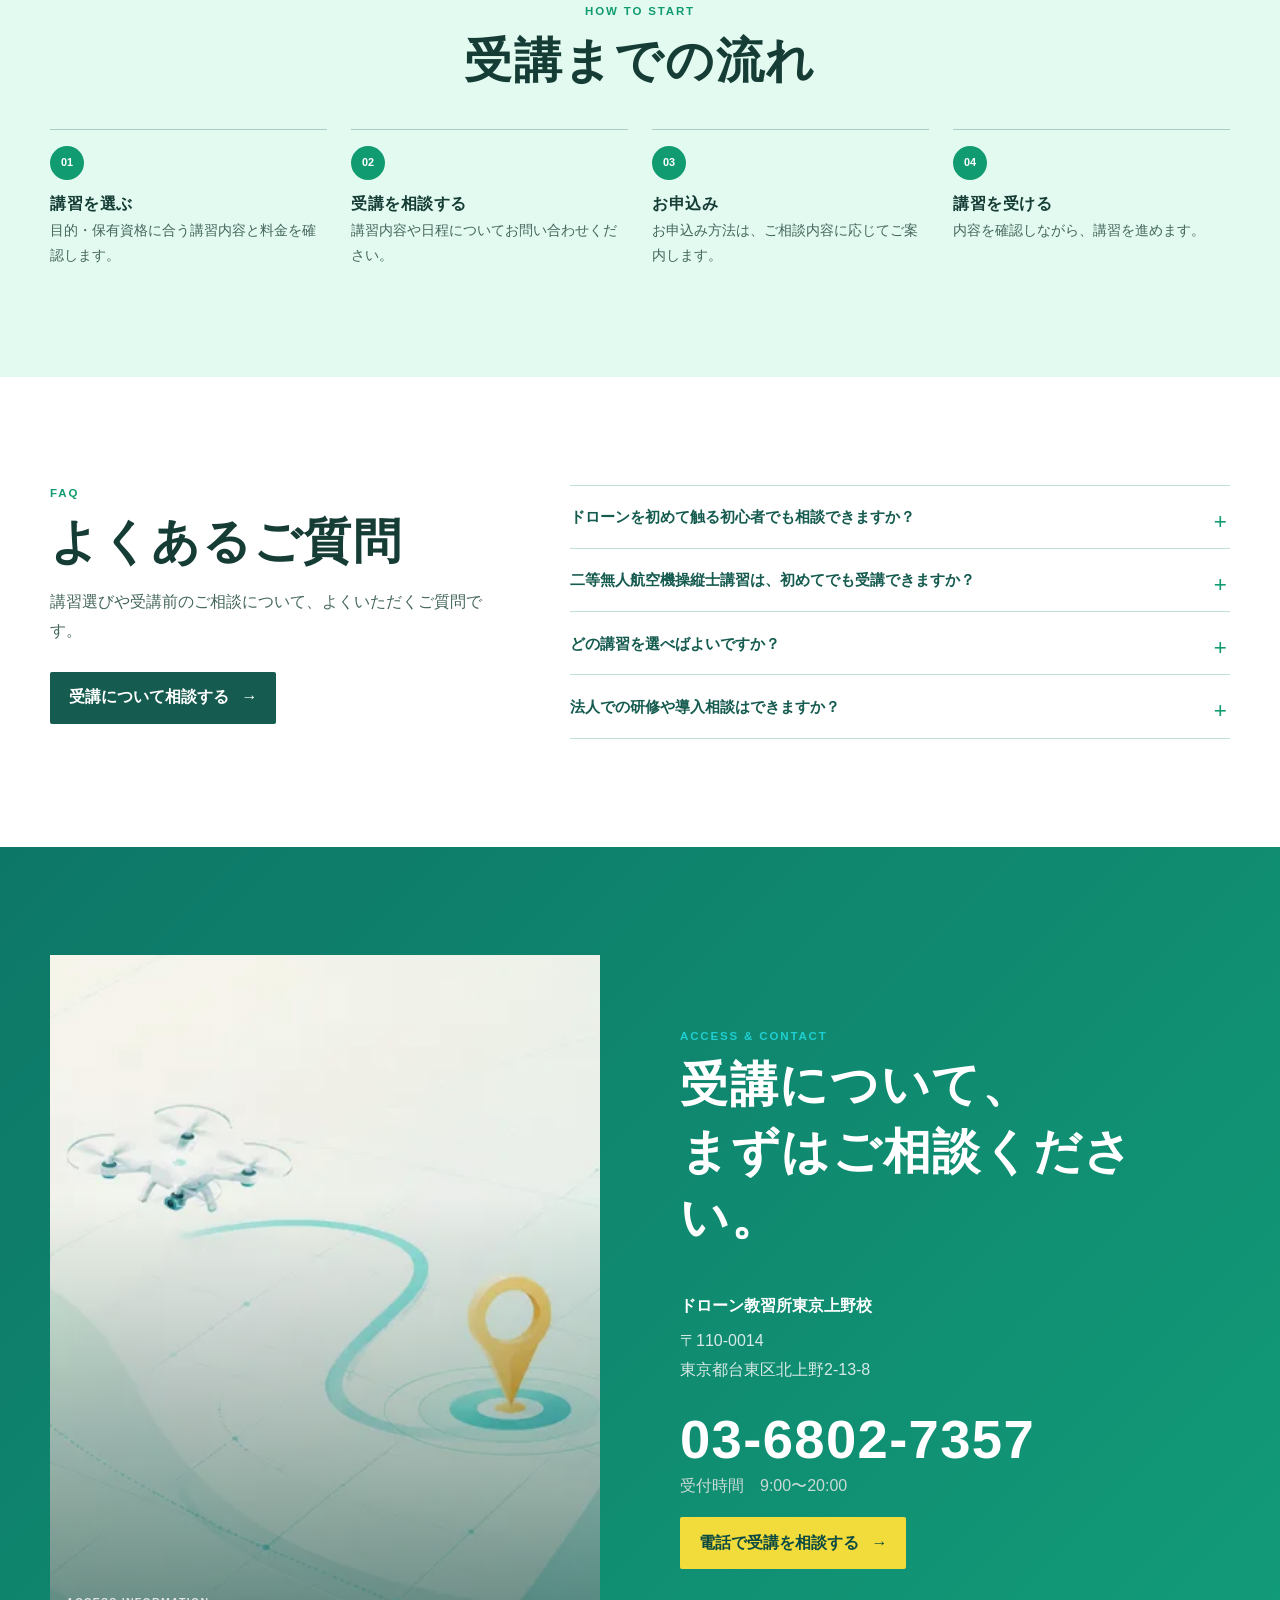
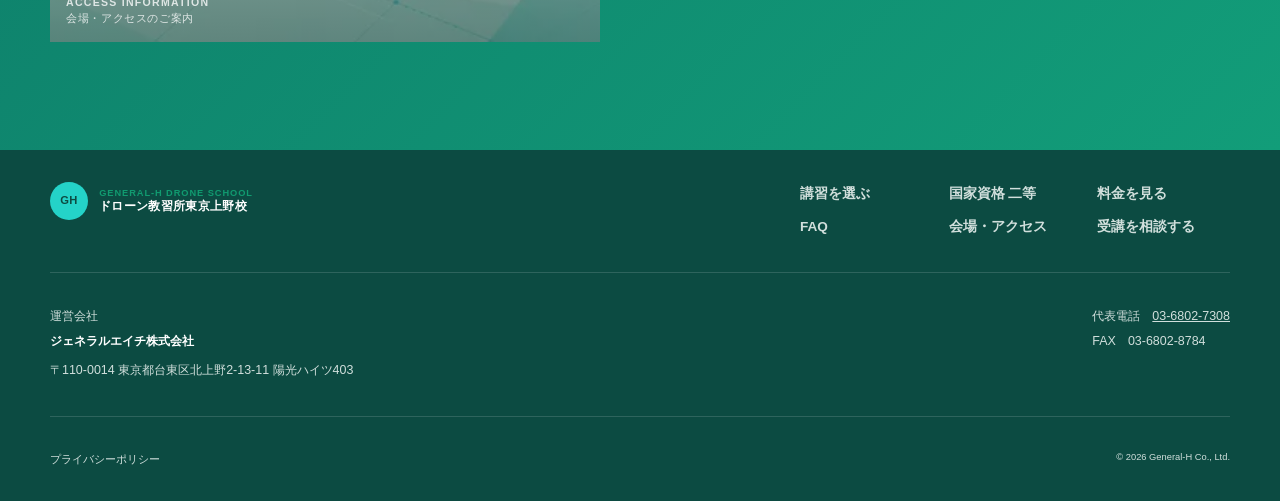
==== commit af40a455: "feat: add second-class drone course launch" ====
--- a/index.html
+++ b/index.html
@@ -3,34 +3,76 @@
   <head>
     <meta charset="utf-8">
     <meta name="viewport" content="width=device-width, initial-scale=1">
-    <meta name="description" content="ドローン教習所東京上野校。東京・上野で、ドローン検定3級＋基礎技能講習、目視外飛行・夜間飛行の応用講習、法人向けドローン研修・導入相談をご案内します。">
-    <meta name="theme-color" content="#142422">
+    <meta name="description" content="ドローン教習所東京上野校。東京・上野で、ドローン検定3級・基礎技能講習、目視外・夜間飛行講習、二等無人航空機操縦士講習をご案内します。">
+    <meta name="theme-color" content="#155b4f">
     <meta name="format-detection" content="telephone=no">
     <link rel="canonical" href="https://drone.general-h.com/">
     <link rel="icon" href="assets/icons/favicon.svg" type="image/svg+xml">
-    <link rel="stylesheet" href="assets/css/style.css?v=20260907-2">
-    <link rel="stylesheet" href="assets/css/overrides.css?v=20260907-5">
+    <link rel="stylesheet" href="assets/css/style.css?v=20260908-1">
+    <link rel="stylesheet" href="assets/css/overrides.css?v=20260908-1">
     <title>ドローン教習所東京上野校｜東京・上野で学ぶドローン講習</title>
-    <meta property="og:locale" content="ja_JP"><meta property="og:type" content="website"><meta property="og:title" content="ドローン教習所東京上野校｜東京・上野で学ぶドローン講習"><meta property="og:description" content="ドローン検定3級＋基礎技能講習、目視外飛行・夜間飛行の応用講習、法人向け相談をご案内します。"><meta property="og:url" content="https://drone.general-h.com/"><meta property="og:site_name" content="ドローン教習所東京上野校"><meta property="og:image" content="https://drone.general-h.com/assets/images/og/default.jpg"><meta property="og:image:width" content="1200"><meta property="og:image:height" content="630"><meta property="og:image:alt" content="ドローン教習所東京上野校"><meta name="twitter:card" content="summary">
-    <!-- 共通OGP画像: /assets/images/og/default.jpg -->
+    <meta property="og:locale" content="ja_JP">
+    <meta property="og:type" content="website">
+    <meta property="og:title" content="ドローン教習所東京上野校｜東京・上野で学ぶドローン講習">
+    <meta property="og:description" content="ドローン検定3級・基礎技能講習、目視外・夜間飛行講習、二等無人航空機操縦士講習をご案内します。">
+    <meta property="og:url" content="https://drone.general-h.com/">
+    <meta property="og:site_name" content="ドローン教習所東京上野校">
+    <meta property="og:image" content="https://drone.general-h.com/assets/images/og/default.jpg">
+    <meta property="og:image:width" content="1200">
+    <meta property="og:image:height" content="630">
+    <meta property="og:image:alt" content="ドローン教習所東京上野校">
+    <meta name="twitter:card" content="summary">
     <script type="application/ld+json">{"@context":"https://schema.org","@graph":[{"@type":"EducationalOrganization","name":"ドローン教習所東京上野校","url":"https://drone.general-h.com/","telephone":"+81-3-6802-7357","address":{"@type":"PostalAddress","postalCode":"110-0014","addressRegion":"東京都","addressLocality":"台東区","streetAddress":"北上野2-13-8","addressCountry":"JP"},"parentOrganization":{"@type":"Organization","name":"ジェネラルエイチ株式会社"}},{"@type":"WebSite","name":"ドローン教習所東京上野校","url":"https://drone.general-h.com/","inLanguage":"ja-JP"}]}</script>
   </head>
   <body>
     <a class="skip-link" href="#main-content">本文へ移動</a>
-    <header class="site-header" data-site-header><div class="container header-inner"><a class="brand" href="/" aria-label="ドローン教習所東京上野校 トップ"><span class="brand-mark" aria-hidden="true">GH</span><span class="brand-copy"><span>GENERAL-H DRONE SCHOOL</span>ドローン教習所東京上野校</span></a><button class="menu-button" type="button" aria-expanded="false" aria-controls="site-navigation" data-menu-button><span class="menu-icon" aria-hidden="true"><i></i><i></i><i></i></span><span>メニュー</span></button><nav class="site-nav" id="site-navigation" aria-label="メインナビゲーション" data-site-nav><a href="#course-choice">講習を選ぶ</a><a href="#pricing">料金を見る</a><a href="#first-steps">初めての方へ</a><a href="#faq">FAQ</a><a class="button button-small button-primary" href="#contact">受講を相談する</a></nav></div></header>
+    <!-- 2026年12月10日を過ぎると site.js が自動で非表示にします。 -->
+    <aside class="launch-notice" data-launch-notice data-launch-end="2026-12-10T23:59:59+09:00" aria-label="開校のお知らせ">
+      <div class="container launch-notice-inner"><span><strong>2026年10月10日開校</strong>二等無人航空機操縦士講習に対応します。</span><a href="/courses/national-second/">二等講習の詳細を見る <span aria-hidden="true">→</span></a></div>
+    </aside>
+    <header class="site-header" data-site-header>
+      <div class="container header-inner">
+        <a class="brand" href="/" aria-label="ドローン教習所東京上野校 トップ"><span class="brand-mark" aria-hidden="true">GH</span><span class="brand-copy"><span>GENERAL-H DRONE SCHOOL</span>ドローン教習所東京上野校</span></a>
+        <button class="menu-button" type="button" aria-expanded="false" aria-controls="site-navigation" data-menu-button><span class="menu-icon" aria-hidden="true"><i></i><i></i><i></i></span><span>メニュー</span></button>
+        <nav class="site-nav" id="site-navigation" aria-label="メインナビゲーション"><a href="#course-choice">講習を選ぶ</a><a href="/courses/national-second/">国家資格 二等</a><a href="#pricing">料金を見る</a><a href="#faq">FAQ</a><a class="button button-small button-primary" href="#contact">受講を相談する</a></nav>
+      </div>
+    </header>
     <main id="main-content" tabindex="-1">
-      <section class="hero" aria-labelledby="hero-title"><div class="container hero-layout"><div class="hero-copy"><p class="eyebrow">DRONE TRAINING · TOKYO UENO</p><h1 id="hero-title">東京・上野で、<br>ドローン講習を<br>はじめよう。</h1><p class="hero-lead">ドローン検定3級＋基礎技能講習、目視外飛行・夜間飛行の応用講習に対応。初めての方も、講習内容・料金・受講日程からご相談いただけます。</p><div class="button-group hero-actions"><a class="button button-accent" href="#course-choice">講習を選ぶ<span aria-hidden="true">→</span></a><a class="button button-outline" href="#pricing">料金を見る<span aria-hidden="true">→</span></a><a class="text-action" href="#contact">受講について相談する <span aria-hidden="true">→</span></a></div><div class="hero-course-summary" aria-label="主要講習と料金"><div><span>基本講習</span><strong>99,000円<small>（税込）</small></strong></div><div><span>応用講習A</span><strong>38,000円<small>（税込）</small></strong></div></div></div><figure class="media-slot hero-media has-image" data-image-slot="hero" data-image-path="/assets/images/hero/drone-training-main.webp" data-image-width="1280" data-image-height="720" data-image-loading="eager" data-image-fetchpriority="high"><picture class="media-picture"><source type="image/webp" srcset="/assets/images/hero/drone-training-main-768.webp 768w, /assets/images/hero/drone-training-main.webp 1280w" sizes="(min-width: 720px) 45vw, calc(100vw - 40px)"><img src="/assets/images/hero/drone-training-main.webp" srcset="/assets/images/hero/drone-training-main-768.webp 768w, /assets/images/hero/drone-training-main.webp 1280w" sizes="(min-width: 720px) 45vw, calc(100vw - 40px)" width="1280" height="720" alt="体育館内でインストラクターの指導を受けながらドローンを操縦する受講者" loading="eager" decoding="async" fetchpriority="high"></picture><div class="drone-illustration" aria-hidden="true"><i></i><i></i><b></b><em></em></div><figcaption>DRONE TRAINING PHOTO<br><span>講習の様子</span></figcaption></figure></div></section>
-      <section class="quick-start" aria-label="講習選びの入口"><div class="container quick-start-inner"><p>目的に合う講習から、受講の準備をはじめましょう。</p><a href="/courses/basic/">初めてドローンを学ぶ方 <span aria-hidden="true">→</span></a><a href="/courses/advanced/">目視外・夜間飛行を学びたい方 <span aria-hidden="true">→</span></a><a href="/courses/corporate/">法人利用を相談したい方 <span aria-hidden="true">→</span></a></div></section>
-      <section class="section course-choice" id="course-choice" aria-labelledby="course-choice-title"><div class="container"><div class="section-intro"><p class="eyebrow">CHOOSE YOUR COURSE</p><h2 id="course-choice-title">あなたに合う講習を選ぶ</h2><p>経験や目的に近い入口から、講習内容をご確認いただけます。</p></div><div class="choice-grid"><article class="choice-card choice-card-featured"><figure class="media-slot course-media course-media-basic has-image" data-image-slot="basic" data-image-path="/assets/images/courses/basic-training.webp" data-image-width="1280" data-image-height="800" data-image-loading="lazy"><picture class="media-picture"><source type="image/webp" srcset="/assets/images/courses/basic-training-640.webp 640w, /assets/images/courses/basic-training.webp 1280w" sizes="(min-width: 720px) 45vw, calc(100vw - 40px)"><img src="/assets/images/courses/basic-training.webp" srcset="/assets/images/courses/basic-training-640.webp 640w, /assets/images/courses/basic-training.webp 1280w" sizes="(min-width: 720px) 45vw, calc(100vw - 40px)" width="1280" height="800" alt="ドローンの機体を使って基礎を学ぶ座学講習" loading="lazy" decoding="async"></picture><figcaption>BASE COURSE PHOTO</figcaption></figure><div class="choice-content"><p class="card-label">FIRST STEP</p><h3>初めてドローンを<br>学ぶ方へ</h3><p>基礎知識、安全運航、関係法令、基本操作を体系的に学びたい方へ。</p><ul><li>ドローン検定3級＋基礎技能講習</li><li>99,000円（税込）</li></ul><a class="text-link" href="/courses/basic/">基本講習の詳細を見る <span aria-hidden="true">→</span></a></div></article><article class="choice-card"><figure class="media-slot course-media course-media-advanced has-image" data-image-slot="advanced" data-image-path="/assets/images/courses/advanced-training.webp" data-image-width="1280" data-image-height="720" data-image-loading="lazy"><picture class="media-picture"><source type="image/webp" srcset="/assets/images/courses/advanced-training-640.webp 640w, /assets/images/courses/advanced-training.webp 1280w" sizes="(min-width: 720px) 45vw, calc(100vw - 40px)"><img src="/assets/images/courses/advanced-training.webp" srcset="/assets/images/courses/advanced-training-640.webp 640w, /assets/images/courses/advanced-training.webp 1280w" sizes="(min-width: 720px) 45vw, calc(100vw - 40px)" width="1280" height="720" alt="屋内会場でドローンを操縦する受講者と指導者" loading="lazy" decoding="async"></picture><figcaption>ADVANCED COURSE PHOTO</figcaption></figure><div class="choice-content"><p class="card-label">ADVANCED</p><h3>目視外・夜間飛行を<br>学びたい方へ</h3><p>飛行時の注意点や必要な知識を、座学と実技を通じて学びます。</p><ul><li>応用講習A｜目視外飛行・夜間飛行</li><li>38,000円（税込）</li></ul><a class="text-link" href="/courses/advanced/">応用講習の詳細を見る <span aria-hidden="true">→</span></a></div></article><article class="choice-card choice-card-business"><figure class="media-slot course-media course-media-corporate has-image" data-image-slot="corporate" data-image-path="/assets/images/courses/corporate-training.webp" data-image-width="1280" data-image-height="800" data-image-loading="lazy"><picture class="media-picture"><source type="image/webp" srcset="/assets/images/courses/corporate-training-640.webp 640w, /assets/images/courses/corporate-training.webp 1280w" sizes="(min-width: 720px) 45vw, calc(100vw - 40px)"><img src="/assets/images/courses/corporate-training.webp" srcset="/assets/images/courses/corporate-training-640.webp 640w, /assets/images/courses/corporate-training.webp 1280w" sizes="(min-width: 720px) 45vw, calc(100vw - 40px)" width="1280" height="800" alt="法人向けドローン研修・活用相談を表す抽象グラフィック" loading="lazy" decoding="async"></picture><figcaption>CORPORATE CONSULTATION</figcaption></figure><div class="choice-content"><p class="card-label">FOR BUSINESS</p><h3>法人での活用を<br>相談したい方へ</h3><p>点検、撮影、調査、広報など、業務でのドローン活用をご検討の法人様へ。</p><a class="text-link light-link" href="/courses/corporate/">法人向け相談の詳細を見る <span aria-hidden="true">→</span></a></div></article></div></div></section>
-      <section class="section pricing-section" id="pricing" aria-labelledby="pricing-title"><div class="container pricing-layout"><div class="section-intro"><p class="eyebrow">COURSES & PRICING</p><h2 id="pricing-title">主要講習・料金</h2><p>講習内容や受講日程については、お気軽にご相談ください。</p></div><div class="price-list"><article class="price-item"><div><p class="price-tag">BASIC COURSE</p><h3>ドローン検定3級＋基礎技能講習</h3></div><p class="price"><span>99,000</span>円<small>（税込）</small></p><div class="price-detail"><p>入校金、講習料、テキスト代、認定書発行料を含みます。</p><p class="discount">無人航空従事者試験4級以上、またはドローン検定をお持ちの方は<strong>22,000円引き</strong></p></div></article><article class="price-item"><div><p class="price-tag">ADVANCED COURSE</p><h3>応用講習A｜目視外飛行・夜間飛行</h3></div><p class="price"><span>38,000</span>円<small>（税込）</small></p><div class="price-detail"><p>座学と実技を通じて、飛行時の注意点や必要な知識をご案内します。</p><a class="text-link" href="#contact">講習について相談する <span aria-hidden="true">→</span></a></div></article></div></div></section>
-      <section class="section first-steps" id="first-steps" aria-labelledby="steps-title"><div class="container"><div class="section-intro centered-intro"><p class="eyebrow">LEARN STEP BY STEP</p><h2 id="steps-title">初めてでも学びやすい<br>3ステップ</h2><p>知識、操作、実機での練習を段階的に確認します。</p></div><ol class="learning-steps"><li><figure class="media-slot step-media step-lecture has-image" data-image-slot="lecture" data-image-path="/assets/images/training/classroom.webp" data-image-width="960" data-image-height="720" data-image-loading="lazy"><picture class="media-picture"><source type="image/webp" srcset="/assets/images/training/classroom-640.webp 640w, /assets/images/training/classroom.webp 960w" sizes="(min-width: 720px) 30vw, calc(100vw - 40px)"><img src="/assets/images/training/classroom.webp" srcset="/assets/images/training/classroom-640.webp 640w, /assets/images/training/classroom.webp 960w" sizes="(min-width: 720px) 30vw, calc(100vw - 40px)" width="960" height="720" alt="受講者にドローンの基礎知識を説明する講師" loading="lazy" decoding="async"></picture><figcaption>01 · LECTURE</figcaption></figure><div><span>STEP 01</span><h3>座学で学ぶ</h3><p>ドローンの仕組み、安全確認、機体管理、飛行に関するルールを確認します。</p></div></li><li><figure class="media-slot step-media step-simulator has-image" data-image-slot="simulator" data-image-path="/assets/images/training/simulator.webp" data-image-width="960" data-image-height="720" data-image-loading="lazy"><picture class="media-picture"><source type="image/webp" srcset="/assets/images/training/simulator-640.webp 640w, /assets/images/training/simulator.webp 960w" sizes="(min-width: 720px) 30vw, calc(100vw - 40px)"><img src="/assets/images/training/simulator.webp" srcset="/assets/images/training/simulator-640.webp 640w, /assets/images/training/simulator.webp 960w" sizes="(min-width: 720px) 30vw, calc(100vw - 40px)" width="960" height="720" alt="ドローンシミュレータで基本操作を練習する受講者" loading="lazy" decoding="async"></picture><figcaption>02 · SIMULATOR</figcaption></figure><div><span>STEP 02</span><h3>シミュレータで練習</h3><p>シミュレータを使用して、ドローンの基本的な操作を学びます。</p></div></li><li><figure class="media-slot step-media step-practical has-image" data-image-slot="practical" data-image-path="/assets/images/training/flight-practice.webp" data-image-width="960" data-image-height="720" data-image-loading="lazy"><picture class="media-picture"><source type="image/webp" srcset="/assets/images/training/flight-practice-640.webp 640w, /assets/images/training/flight-practice.webp 960w" sizes="(min-width: 720px) 60vw, calc(100vw - 40px)"><img src="/assets/images/training/flight-practice.webp" srcset="/assets/images/training/flight-practice-640.webp 640w, /assets/images/training/flight-practice.webp 960w" sizes="(min-width: 720px) 60vw, calc(100vw - 40px)" width="960" height="720" alt="屋内会場でドローンの実機を操縦する受講者と指導者" loading="lazy" decoding="async"></picture><figcaption>03 · PRACTICAL</figcaption></figure><div><span>STEP 03</span><h3>実機で確認する</h3><p>室内で実機を使用し、基本操作を段階的に練習します。</p></div></li></ol></div></section>
-      <section class="section training-scenes" aria-labelledby="scenes-title"><div class="container scene-layout"><div class="scene-copy"><p class="eyebrow">TRAINING SCENES</p><h2 id="scenes-title">受講イメージを<br>具体的に。</h2><p>座学、シミュレータ、実機を通して、知識と基本操作を段階的に学びます。</p><a class="text-link light-link" href="#contact">受講について相談する <span aria-hidden="true">→</span></a></div><div class="scene-mosaic"><figure class="media-slot scene-large has-image" data-image-slot="training" data-image-path="/assets/images/training/flight-practice.webp" data-image-width="960" data-image-height="720" data-image-loading="lazy"><picture class="media-picture"><source type="image/webp" srcset="/assets/images/training/flight-practice-640.webp 640w, /assets/images/training/flight-practice.webp 960w" sizes="(min-width: 720px) 60vw, calc(100vw - 40px)"><img src="/assets/images/training/flight-practice.webp" srcset="/assets/images/training/flight-practice-640.webp 640w, /assets/images/training/flight-practice.webp 960w" sizes="(min-width: 720px) 60vw, calc(100vw - 40px)" width="960" height="720" alt="屋内会場でドローンの実機を操縦する受講者と指導者" loading="lazy" decoding="async"></picture><figcaption>TRAINING SCENE</figcaption></figure><figure class="media-slot scene-small-one has-image" data-image-slot="lecture-detail" data-image-path="/assets/images/training/classroom.webp" data-image-width="960" data-image-height="720" data-image-loading="lazy"><picture class="media-picture"><source type="image/webp" srcset="/assets/images/training/classroom-640.webp 640w, /assets/images/training/classroom.webp 960w" sizes="(min-width: 720px) 30vw, calc(100vw - 40px)"><img src="/assets/images/training/classroom.webp" srcset="/assets/images/training/classroom-640.webp 640w, /assets/images/training/classroom.webp 960w" sizes="(min-width: 720px) 30vw, calc(100vw - 40px)" width="960" height="720" alt="受講者にドローンの基礎知識を説明する講師" loading="lazy" decoding="async"></picture><figcaption>LECTURE</figcaption></figure><figure class="media-slot scene-small-two has-image" data-image-slot="practical-detail" data-image-path="/assets/images/training/flight-practice.webp" data-image-width="960" data-image-height="720" data-image-loading="lazy"><picture class="media-picture"><source type="image/webp" srcset="/assets/images/training/flight-practice-640.webp 640w, /assets/images/training/flight-practice.webp 960w" sizes="(min-width: 720px) 60vw, calc(100vw - 40px)"><img src="/assets/images/training/flight-practice.webp" srcset="/assets/images/training/flight-practice-640.webp 640w, /assets/images/training/flight-practice.webp 960w" sizes="(min-width: 720px) 60vw, calc(100vw - 40px)" width="960" height="720" alt="屋内会場でドローンの実機を操縦する受講者と指導者" loading="lazy" decoding="async"></picture><figcaption>PRACTICAL</figcaption></figure></div></div></section>
-      <section class="section for-you" aria-labelledby="for-you-title"><div class="container"><div class="section-intro"><p class="eyebrow">WHO IS IT FOR?</p><h2 id="for-you-title">こんな方におすすめです</h2></div><div class="audience-grid"><article><span>01</span><h3>ドローンを<br>初めて学ぶ方</h3><p>安全運航の基礎から、段階的に学びたい方。</p></article><article><span>02</span><h3>基礎知識と<br>基本操作を学びたい方</h3><p>飛行に必要な知識と操縦練習を確認したい方。</p></article><article><span>03</span><h3>目視外・夜間飛行を<br>学びたい方</h3><p>応用講習Aの受講を検討している方。</p></article><article><span>04</span><h3>法人での活用を<br>検討している方</h3><p>導入や研修について相談したい法人様。</p></article></div></div></section>
-      <section class="section flow-section" aria-labelledby="flow-title"><div class="container"><div class="section-intro centered-intro"><p class="eyebrow">HOW TO START</p><h2 id="flow-title">受講までの流れ</h2></div><ol class="flow-list"><li><span>01</span><h3>講習を選ぶ</h3><p>目的に合う講習内容と料金を確認します。</p></li><li><span>02</span><h3>受講を相談する</h3><p>講習内容や日程についてお問い合わせください。</p></li><li><span>03</span><h3>お申込み</h3><p>お申込み方法は、ご相談内容に応じてご案内します。</p></li><li><span>04</span><h3>講習を受ける</h3><p>内容を確認しながら、講習を進めます。</p></li></ol></div></section>
-      <section class="section faq-section" id="faq" aria-labelledby="faq-title"><div class="container faq-layout"><div class="faq-heading"><p class="eyebrow">FAQ</p><h2 id="faq-title">よくあるご質問</h2><p>講習選びや受講前のご相談について、よくいただくご質問です。</p><a class="button button-dark" href="#contact">受講について相談する<span aria-hidden="true">→</span></a></div><div class="faq-list"><details><summary>ドローンを初めて触る初心者でも相談できますか？</summary><p>はい。基礎知識や安全運航を確認しながら、初めての方にも分かりやすくご案内します。</p></details><details><summary>どの講習を選べばよいですか？</summary><p>基礎から学びたい方にはドローン検定3級＋基礎技能講習を、目視外飛行・夜間飛行を学びたい方には応用講習Aをご案内しています。迷われる場合はお問い合わせください。</p></details><details><summary>法人での研修や導入相談はできますか？</summary><p>はい。業務でのドローン活用をご検討の法人様からのご相談を承ります。</p></details><details><summary>会場はどこですか？</summary><p>会場は東京都台東区北上野にあります。詳しい所在地は会場・お問い合わせ欄をご確認ください。</p></details></div></div></section>
-      <section class="section contact-section" id="contact" aria-labelledby="contact-title"><div class="container contact-layout"><figure class="media-slot access-media has-image" data-image-slot="access" data-image-path="/assets/images/access/school-exterior.webp" data-image-width="1280" data-image-height="960" data-image-loading="lazy"><picture class="media-picture"><source type="image/webp" srcset="/assets/images/access/school-exterior-640.webp 640w, /assets/images/access/school-exterior.webp 1280w" sizes="(min-width: 720px) 40vw, calc(100vw - 40px)"><img src="/assets/images/access/school-exterior.webp" srcset="/assets/images/access/school-exterior-640.webp 640w, /assets/images/access/school-exterior.webp 1280w" sizes="(min-width: 720px) 40vw, calc(100vw - 40px)" width="1280" height="960" alt="会場・アクセスのご案内を表す抽象イラスト" loading="lazy" decoding="async"></picture><figcaption>ACCESS INFORMATION<br><span>会場・アクセスのご案内</span></figcaption></figure><div class="contact-copy"><p class="eyebrow">ACCESS & CONTACT</p><h2 id="contact-title">受講について、<br>まずはご相談ください。</h2><address><strong>ドローン教習所東京上野校</strong>〒110-0014<br>東京都台東区北上野2-13-8</address><a class="phone-link" href="tel:0368027357">03-6802-7357</a><p>受付時間　9:00〜20:00</p><a class="button button-accent" href="tel:0368027357">電話で受講を相談する<span aria-hidden="true">→</span></a></div></div></section>
+      <section class="hero" aria-labelledby="hero-title">
+        <div class="container hero-layout">
+          <div class="hero-copy">
+            <p class="eyebrow">DRONE TRAINING · TOKYO UENO</p>
+            <h1 id="hero-title">東京・上野で、<br>ドローン講習を<br>はじめよう。</h1>
+            <p class="hero-lead">ドローン検定3級・基礎技能講習から、目視外・夜間飛行、二等無人航空機操縦士講習まで。初めての方も、講習内容・料金・受講日程からご相談いただけます。</p>
+            <div class="button-group hero-actions"><a class="button button-accent" href="#course-choice">講習を選ぶ<span aria-hidden="true">→</span></a><a class="button button-outline" href="#pricing">料金を見る<span aria-hidden="true">→</span></a><a class="text-action" href="#contact">受講について相談する <span aria-hidden="true">→</span></a></div>
+            <div class="hero-course-summary" aria-label="主要講習と料金"><div><span>民間資格講習</span><strong>77,000円〜<small>（税込）</small></strong></div><div><span>国家資格 二等</span><strong>101,200円〜<small>（税込）</small></strong></div></div>
+          </div>
+          <figure class="media-slot hero-media has-image"><picture class="media-picture"><source type="image/webp" srcset="/assets/images/hero/drone-training-main-768.webp 768w, /assets/images/hero/drone-training-main.webp 1280w" sizes="(min-width: 720px) 45vw, calc(100vw - 40px)"><img src="/assets/images/hero/drone-training-main.webp" srcset="/assets/images/hero/drone-training-main-768.webp 768w, /assets/images/hero/drone-training-main.webp 1280w" sizes="(min-width: 720px) 45vw, calc(100vw - 40px)" width="1280" height="720" alt="体育館内でインストラクターの指導を受けながらドローンを操縦する受講者" loading="eager" decoding="async" fetchpriority="high"></picture><div class="drone-illustration" aria-hidden="true"><i></i><i></i><b></b><em></em></div><figcaption>DRONE TRAINING PHOTO<br><span>講習の様子</span></figcaption></figure>
+        </div>
+      </section>
+
+      <section class="quick-start" aria-label="講習選びの入口"><div class="container quick-start-inner"><p>目的に合う講習から、受講の準備をはじめましょう。</p><a href="/courses/basic/">初めてドローンを学ぶ方 <span aria-hidden="true">→</span></a><a href="/courses/advanced/">目視外・夜間飛行を学びたい方 <span aria-hidden="true">→</span></a><a href="/courses/national-second/">二等資格を目指す方 <span aria-hidden="true">→</span></a><a href="/courses/corporate/">法人利用を相談したい方 <span aria-hidden="true">→</span></a></div></section>
+
+      <section class="section course-choice" id="course-choice" aria-labelledby="course-choice-title"><div class="container"><div class="section-intro"><p class="eyebrow">CHOOSE YOUR COURSE</p><h2 id="course-choice-title">あなたに合う講習を選ぶ</h2><p>現在のご経験と、これから身につけたい資格・飛行内容からお選びいただけます。</p></div><div class="choice-grid">
+        <article class="choice-card choice-card-featured"><figure class="media-slot course-media course-media-basic has-image"><picture class="media-picture"><source type="image/webp" srcset="/assets/images/courses/basic-training-640.webp 640w, /assets/images/courses/basic-training.webp 1280w" sizes="(min-width: 720px) 45vw, calc(100vw - 40px)"><img src="/assets/images/courses/basic-training.webp" srcset="/assets/images/courses/basic-training-640.webp 640w, /assets/images/courses/basic-training.webp 1280w" sizes="(min-width: 720px) 45vw, calc(100vw - 40px)" width="1280" height="800" alt="ドローンの機体を使って基礎を学ぶ座学講習" loading="lazy" decoding="async"></picture><figcaption>BASE COURSE PHOTO</figcaption></figure><div class="choice-content"><p class="card-label">FIRST STEP</p><h3>初めてドローンを<br>学ぶ方へ</h3><p>基礎知識、安全運航、関係法令、基本操作を体系的に学びたい方へ。</p><ul><li>基礎技能講習：77,000円（税込）</li><li>検定3級＋基礎技能：99,000円（税込）</li></ul><a class="text-link" href="/courses/basic/">基本講習の詳細を見る <span aria-hidden="true">→</span></a></div></article>
+        <article class="choice-card"><figure class="media-slot course-media course-media-advanced has-image"><picture class="media-picture"><source type="image/webp" srcset="/assets/images/courses/advanced-training-640.webp 640w, /assets/images/courses/advanced-training.webp 1280w" sizes="(min-width: 720px) 45vw, calc(100vw - 40px)"><img src="/assets/images/courses/advanced-training.webp" srcset="/assets/images/courses/advanced-training-640.webp 640w, /assets/images/courses/advanced-training.webp 1280w" sizes="(min-width: 720px) 45vw, calc(100vw - 40px)" width="1280" height="720" alt="屋内会場でドローンを操縦する受講者と指導者" loading="lazy" decoding="async"></picture><figcaption>ADVANCED COURSE PHOTO</figcaption></figure><div class="choice-content"><p class="card-label">ADVANCED</p><h3>目視外・夜間飛行を<br>学びたい方へ</h3><p>飛行時の注意点や必要な知識を、座学と実技を通じて学びます。</p><ul><li>応用講習A：38,000円（税込）</li><li>基本＋応用：137,000円（税込）</li></ul><a class="text-link" href="/courses/advanced/">応用講習の詳細を見る <span aria-hidden="true">→</span></a></div></article>
+        <article class="choice-card national-course-card"><figure class="media-slot course-media has-image"><picture class="media-picture"><source type="image/webp" srcset="/assets/images/training/classroom-640.webp 640w, /assets/images/training/classroom.webp 960w" sizes="(min-width: 720px) 45vw, calc(100vw - 40px)"><img src="/assets/images/training/classroom.webp" srcset="/assets/images/training/classroom-640.webp 640w, /assets/images/training/classroom.webp 960w" sizes="(min-width: 720px) 45vw, calc(100vw - 40px)" width="960" height="720" alt="受講者にドローンの基礎知識を説明する講師" loading="lazy" decoding="async"></picture><figcaption>NATIONAL LICENSE COURSE</figcaption></figure><div class="choice-content"><p class="card-label">NATIONAL LICENSE</p><h3>二等無人航空機操縦士を<br>目指す方へ</h3><p>初めて取得を目指す方から、保有資格・修了済み講習に応じた方までご案内します。</p><ul><li>二等講習：101,200円〜（税込）</li><li>夜間・目視外を含むコースあり</li></ul><a class="text-link light-link" href="/courses/national-second/">二等講習の詳細を見る <span aria-hidden="true">→</span></a></div></article>
+        <article class="choice-card choice-card-business"><figure class="media-slot course-media course-media-corporate has-image"><picture class="media-picture"><source type="image/webp" srcset="/assets/images/courses/corporate-training-640.webp 640w, /assets/images/courses/corporate-training.webp 1280w" sizes="(min-width: 720px) 45vw, calc(100vw - 40px)"><img src="/assets/images/courses/corporate-training.webp" srcset="/assets/images/courses/corporate-training-640.webp 640w, /assets/images/courses/corporate-training.webp 1280w" sizes="(min-width: 720px) 45vw, calc(100vw - 40px)" width="1280" height="800" alt="法人向けドローン研修・活用相談を表す抽象グラフィック" loading="lazy" decoding="async"></picture><figcaption>CORPORATE CONSULTATION</figcaption></figure><div class="choice-content"><p class="card-label">FOR BUSINESS</p><h3>法人での活用を<br>相談したい方へ</h3><p>点検、撮影、調査、広報など、業務でのドローン活用をご検討の法人様へ。</p><a class="text-link light-link" href="/courses/corporate/">法人向け相談の詳細を見る <span aria-hidden="true">→</span></a></div></article>
+      </div></div></section>
+
+      <section class="section pricing-section" id="pricing" aria-labelledby="pricing-title"><div class="container pricing-layout"><div class="section-intro"><p class="eyebrow">COURSES & PRICING</p><h2 id="pricing-title">主要講習・料金</h2><p>保有資格や受講済み講習により、二等講習の受講区分・料金が変わります。詳しくは料金表をご確認ください。</p><a class="text-link light-link" href="/pricing/">すべての料金を見る <span aria-hidden="true">→</span></a></div><div class="price-list"><article class="price-item"><div><p class="price-tag">BASIC COURSE</p><h3>基礎技能講習／検定3級＋基礎技能講習</h3></div><p class="price"><span>77,000</span>円〜<small>（税込）</small></p><div class="price-detail"><p>基礎から学びたい方のための講習です。</p></div></article><article class="price-item"><div><p class="price-tag">ADVANCED COURSE</p><h3>目視外・夜間飛行を含む講習</h3></div><p class="price"><span>38,000</span>円〜<small>（税込）</small></p><div class="price-detail"><p>応用講習Aのみ、または基本講習との組み合わせをお選びいただけます。</p></div></article><article class="price-item"><div><p class="price-tag">NATIONAL LICENSE</p><h3>二等無人航空機操縦士講習</h3></div><p class="price"><span>101,200</span>円〜<small>（税込）</small></p><div class="price-detail"><p>初めて取得を目指す方、経験者、夜間・目視外の追加取得を希望する方に対応します。</p><a class="text-link light-link" href="/courses/national-second/">二等講習の詳細を見る <span aria-hidden="true">→</span></a></div></article></div></div></section>
+
+      <section class="section first-steps" id="first-steps" aria-labelledby="steps-title"><div class="container"><div class="section-intro centered-intro"><p class="eyebrow">LEARN STEP BY STEP</p><h2 id="steps-title">初めてでも学びやすい<br>3ステップ</h2><p>知識、操作、実機での練習を段階的に確認します。</p></div><ol class="learning-steps"><li><figure class="media-slot step-media step-lecture has-image"><picture class="media-picture"><source type="image/webp" srcset="/assets/images/training/classroom-640.webp 640w, /assets/images/training/classroom.webp 960w" sizes="(min-width: 720px) 30vw, calc(100vw - 40px)"><img src="/assets/images/training/classroom.webp" srcset="/assets/images/training/classroom-640.webp 640w, /assets/images/training/classroom.webp 960w" sizes="(min-width: 720px) 30vw, calc(100vw - 40px)" width="960" height="720" alt="受講者にドローンの基礎知識を説明する講師" loading="lazy" decoding="async"></picture><figcaption>01 · LECTURE</figcaption></figure><div><span>STEP 01</span><h3>座学で学ぶ</h3><p>ドローンの仕組み、安全確認、機体管理、飛行に関するルールを確認します。</p></div></li><li><figure class="media-slot step-media step-simulator has-image"><picture class="media-picture"><source type="image/webp" srcset="/assets/images/training/simulator-640.webp 640w, /assets/images/training/simulator.webp 960w" sizes="(min-width: 720px) 30vw, calc(100vw - 40px)"><img src="/assets/images/training/simulator.webp" srcset="/assets/images/training/simulator-640.webp 640w, /assets/images/training/simulator.webp 960w" sizes="(min-width: 720px) 30vw, calc(100vw - 40px)" width="960" height="720" alt="ドローンシミュレータで基本操作を練習する受講者" loading="lazy" decoding="async"></picture><figcaption>02 · SIMULATOR</figcaption></figure><div><span>STEP 02</span><h3>シミュレータで練習</h3><p>シミュレータを使用して、ドローンの基本的な操作を学びます。</p></div></li><li><figure class="media-slot step-media step-practical has-image"><picture class="media-picture"><source type="image/webp" srcset="/assets/images/training/flight-practice-640.webp 640w, /assets/images/training/flight-practice.webp 960w" sizes="(min-width: 720px) 60vw, calc(100vw - 40px)"><img src="/assets/images/training/flight-practice.webp" srcset="/assets/images/training/flight-practice-640.webp 640w, /assets/images/training/flight-practice.webp 960w" sizes="(min-width: 720px) 60vw, calc(100vw - 40px)" width="960" height="720" alt="屋内会場でドローンの実機を操縦する受講者と指導者" loading="lazy" decoding="async"></picture><figcaption>03 · PRACTICAL</figcaption></figure><div><span>STEP 03</span><h3>実機で確認する</h3><p>室内で実機を使用し、基本操作を段階的に練習します。</p></div></li></ol></div></section>
+
+      <section class="section for-you" aria-labelledby="for-you-title"><div class="container"><div class="section-intro"><p class="eyebrow">WHO IS IT FOR?</p><h2 id="for-you-title">こんな方におすすめです</h2></div><div class="audience-grid"><article><span>01</span><h3>ドローンを<br>初めて学ぶ方</h3><p>安全運航の基礎から、段階的に学びたい方。</p></article><article><span>02</span><h3>基礎知識と<br>基本操作を学びたい方</h3><p>飛行に必要な知識と操縦練習を確認したい方。</p></article><article><span>03</span><h3>二等資格を<br>取得したい方</h3><p>初めて国家資格の取得を目指す方。</p></article><article><span>04</span><h3>法人での活用を<br>検討している方</h3><p>導入や研修について相談したい法人様。</p></article></div></div></section>
+
+      <section class="section flow-section" aria-labelledby="flow-title"><div class="container"><div class="section-intro centered-intro"><p class="eyebrow">HOW TO START</p><h2 id="flow-title">受講までの流れ</h2></div><ol class="flow-list"><li><span>01</span><h3>講習を選ぶ</h3><p>目的・保有資格に合う講習内容と料金を確認します。</p></li><li><span>02</span><h3>受講を相談する</h3><p>講習内容や日程についてお問い合わせください。</p></li><li><span>03</span><h3>お申込み</h3><p>お申込み方法は、ご相談内容に応じてご案内します。</p></li><li><span>04</span><h3>講習を受ける</h3><p>内容を確認しながら、講習を進めます。</p></li></ol></div></section>
+
+      <section class="section faq-section" id="faq" aria-labelledby="faq-title"><div class="container faq-layout"><div class="faq-heading"><p class="eyebrow">FAQ</p><h2 id="faq-title">よくあるご質問</h2><p>講習選びや受講前のご相談について、よくいただくご質問です。</p><a class="button button-dark" href="#contact">受講について相談する<span aria-hidden="true">→</span></a></div><div class="faq-list"><details><summary>ドローンを初めて触る初心者でも相談できますか？</summary><p>はい。基礎知識や安全運航を確認しながら、初めての方にも分かりやすくご案内します。</p></details><details><summary>二等無人航空機操縦士講習は、初めてでも受講できますか？</summary><p>はい。初めて二等資格の取得を目指す方向けの講習をご用意しています。保有資格や受講済み講習がある方は、該当する受講区分をご案内します。</p></details><details><summary>どの講習を選べばよいですか？</summary><p>基礎から学びたい方、目視外・夜間飛行を学びたい方、二等資格を目指す方それぞれに講習をご案内しています。迷われる場合はお問い合わせください。</p></details><details><summary>法人での研修や導入相談はできますか？</summary><p>はい。業務でのドローン活用をご検討の法人様からのご相談を承ります。</p></details></div></div></section>
+
+      <section class="section contact-section" id="contact" aria-labelledby="contact-title"><div class="container contact-layout"><figure class="media-slot access-media has-image"><picture class="media-picture"><source type="image/webp" srcset="/assets/images/access/school-exterior-640.webp 640w, /assets/images/access/school-exterior.webp 1280w" sizes="(min-width: 720px) 40vw, calc(100vw - 40px)"><img src="/assets/images/access/school-exterior.webp" srcset="/assets/images/access/school-exterior-640.webp 640w, /assets/images/access/school-exterior.webp 1280w" sizes="(min-width: 720px) 40vw, calc(100vw - 40px)" width="1280" height="960" alt="会場・アクセスのご案内を表す抽象イラスト" loading="lazy" decoding="async"></picture><figcaption>ACCESS INFORMATION<br><span>会場・アクセスのご案内</span></figcaption></figure><div class="contact-copy"><p class="eyebrow">ACCESS & CONTACT</p><h2 id="contact-title">受講について、<br>まずはご相談ください。</h2><address><strong>ドローン教習所東京上野校</strong>〒110-0014<br>東京都台東区北上野2-13-8</address><a class="phone-link" href="tel:0368027357">03-6802-7357</a><p>受付時間　9:00〜20:00</p><a class="button button-accent" href="tel:0368027357">電話で受講を相談する<span aria-hidden="true">→</span></a></div></div></section>
     </main>
-    <footer class="site-footer"><div class="container footer-main"><a class="brand brand-footer" href="/" aria-label="ドローン教習所東京上野校 トップ"><span class="brand-mark" aria-hidden="true">GH</span><span class="brand-copy"><span>GENERAL-H DRONE SCHOOL</span>ドローン教習所東京上野校</span></a><div class="footer-links"><a href="#course-choice">講習を選ぶ</a><a href="#pricing">料金を見る</a><a href="#first-steps">初めての方へ</a><a href="#faq">FAQ</a><a href="#contact">会場・アクセス</a><a href="#contact">受講を相談する</a></div></div><div class="container footer-company"><div><p>運営会社</p><strong>ジェネラルエイチ株式会社</strong><p>〒110-0014 東京都台東区北上野2-13-11 陽光ハイツ403</p></div><div><p>代表電話　<a href="tel:0368027308">03-6802-7308</a></p><p>FAX　03-6802-8784</p></div></div><div class="container footer-bottom"><a href="/privacy-policy/">プライバシーポリシー</a><small>© <span data-current-year>2026</span> General-H Co., Ltd.</small></div></footer>
-    <script src="assets/js/site.js?v=20260907-2" defer></script>
+    <footer class="site-footer"><div class="container footer-main"><a class="brand brand-footer" href="/" aria-label="ドローン教習所東京上野校 トップ"><span class="brand-mark" aria-hidden="true">GH</span><span class="brand-copy"><span>GENERAL-H DRONE SCHOOL</span>ドローン教習所東京上野校</span></a><div class="footer-links"><a href="#course-choice">講習を選ぶ</a><a href="/courses/national-second/">国家資格 二等</a><a href="#pricing">料金を見る</a><a href="#faq">FAQ</a><a href="#contact">会場・アクセス</a><a href="#contact">受講を相談する</a></div></div><div class="container footer-company"><div><p>運営会社</p><strong>ジェネラルエイチ株式会社</strong><p>〒110-0014 東京都台東区北上野2-13-11 陽光ハイツ403</p></div><div><p>代表電話　<a href="tel:0368027308">03-6802-7308</a></p><p>FAX　03-6802-8784</p></div></div><div class="container footer-bottom"><a href="/privacy-policy/">プライバシーポリシー</a><small>© <span data-current-year>2026</span> General-H Co., Ltd.</small></div></footer>
+    <script src="assets/js/site.js?v=20260908-1" defer></script>
   </body>
 </html>
--- a/assets/css/overrides.css
+++ b/assets/css/overrides.css
@@ -126,6 +126,89 @@
   background: #0c4b42;
 }
 
+.launch-notice {
+  color: var(--ink);
+  background: #f2dc3b;
+}
+
+.launch-notice-inner {
+  display: flex;
+  flex-wrap: wrap;
+  gap: .7rem 1.2rem;
+  align-items: center;
+  justify-content: space-between;
+  padding: .8rem 0;
+  font-size: .88rem;
+  font-weight: 800;
+  line-height: 1.55;
+}
+
+.launch-notice strong {
+  display: inline-block;
+  margin-right: .45rem;
+}
+
+.launch-notice a {
+  color: var(--ink);
+  text-decoration: underline;
+  text-underline-offset: .18em;
+}
+
+.national-course-card {
+  background: linear-gradient(135deg, #0d7767, #19a58b);
+  color: var(--white);
+}
+
+.national-course-card .card-label,
+.national-course-card .choice-content > p:not(.card-label) {
+  color: #d9fff4;
+}
+
+.national-course-card .course-media {
+  background-color: #087b78;
+}
+
+.fee-table-wrap {
+  overflow-x: auto;
+  border: 1px solid var(--line);
+  background: var(--white);
+  -webkit-overflow-scrolling: touch;
+}
+
+.fee-table {
+  width: 100%;
+  min-width: 680px;
+  border-collapse: collapse;
+  font-size: .88rem;
+}
+
+.fee-table th,
+.fee-table td {
+  padding: .9rem 1rem;
+  border-bottom: 1px solid var(--line);
+  text-align: left;
+  vertical-align: top;
+}
+
+.fee-table th {
+  color: var(--ink);
+  background: var(--mint);
+  font-weight: 900;
+}
+
+.fee-table td:last-child {
+  color: var(--teal);
+  font-size: 1rem;
+  font-weight: 900;
+  white-space: nowrap;
+}
+
+.fee-note {
+  margin: .9rem 0 0;
+  color: var(--muted);
+  font-size: .86rem;
+}
+
 /*
  * Photo-ready media slots. The empty picture element keeps the current
  * art-directed fallback visible until approved photography is supplied.
@@ -200,6 +283,10 @@
 }
 
 @media (min-width: 720px) {
+  .quick-start-inner {
+    grid-template-columns: 1.5fr repeat(4, 1fr);
+  }
+
   .hero-media {
     min-height: 0;
     aspect-ratio: 1;
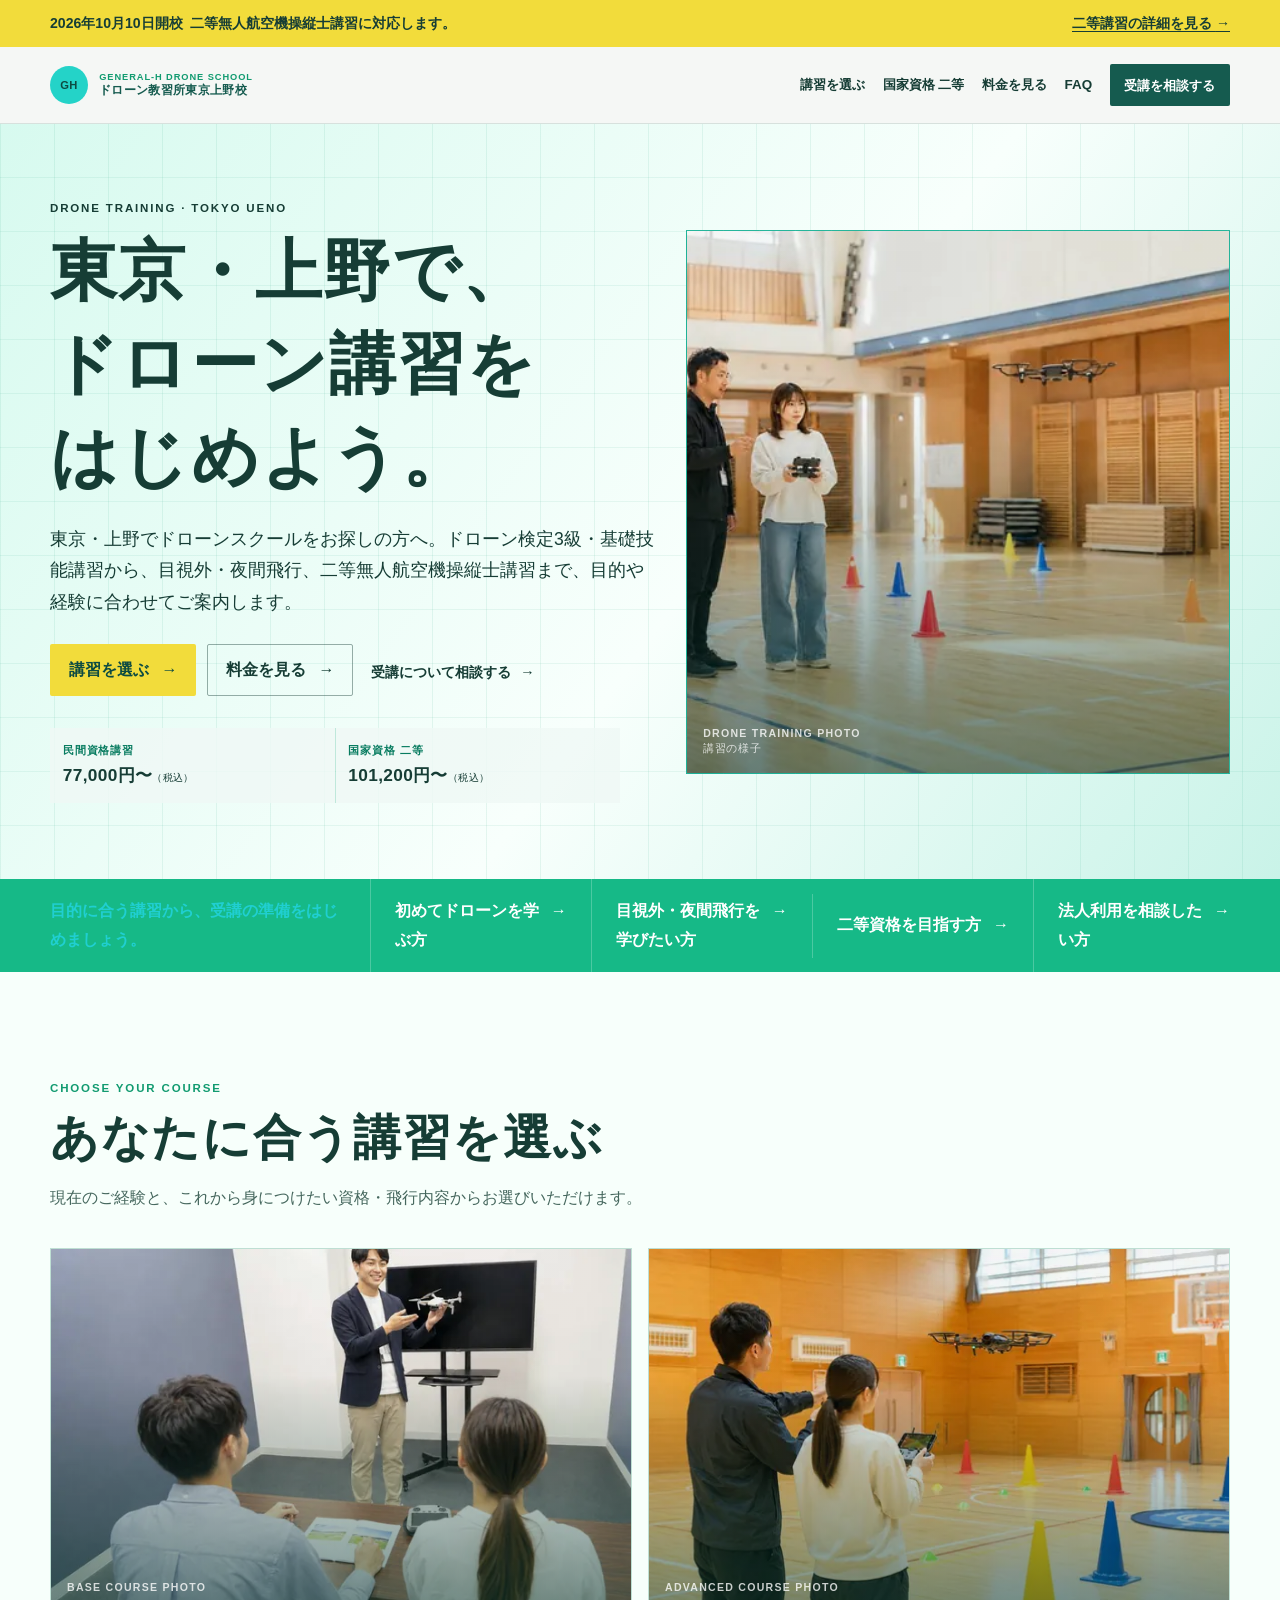
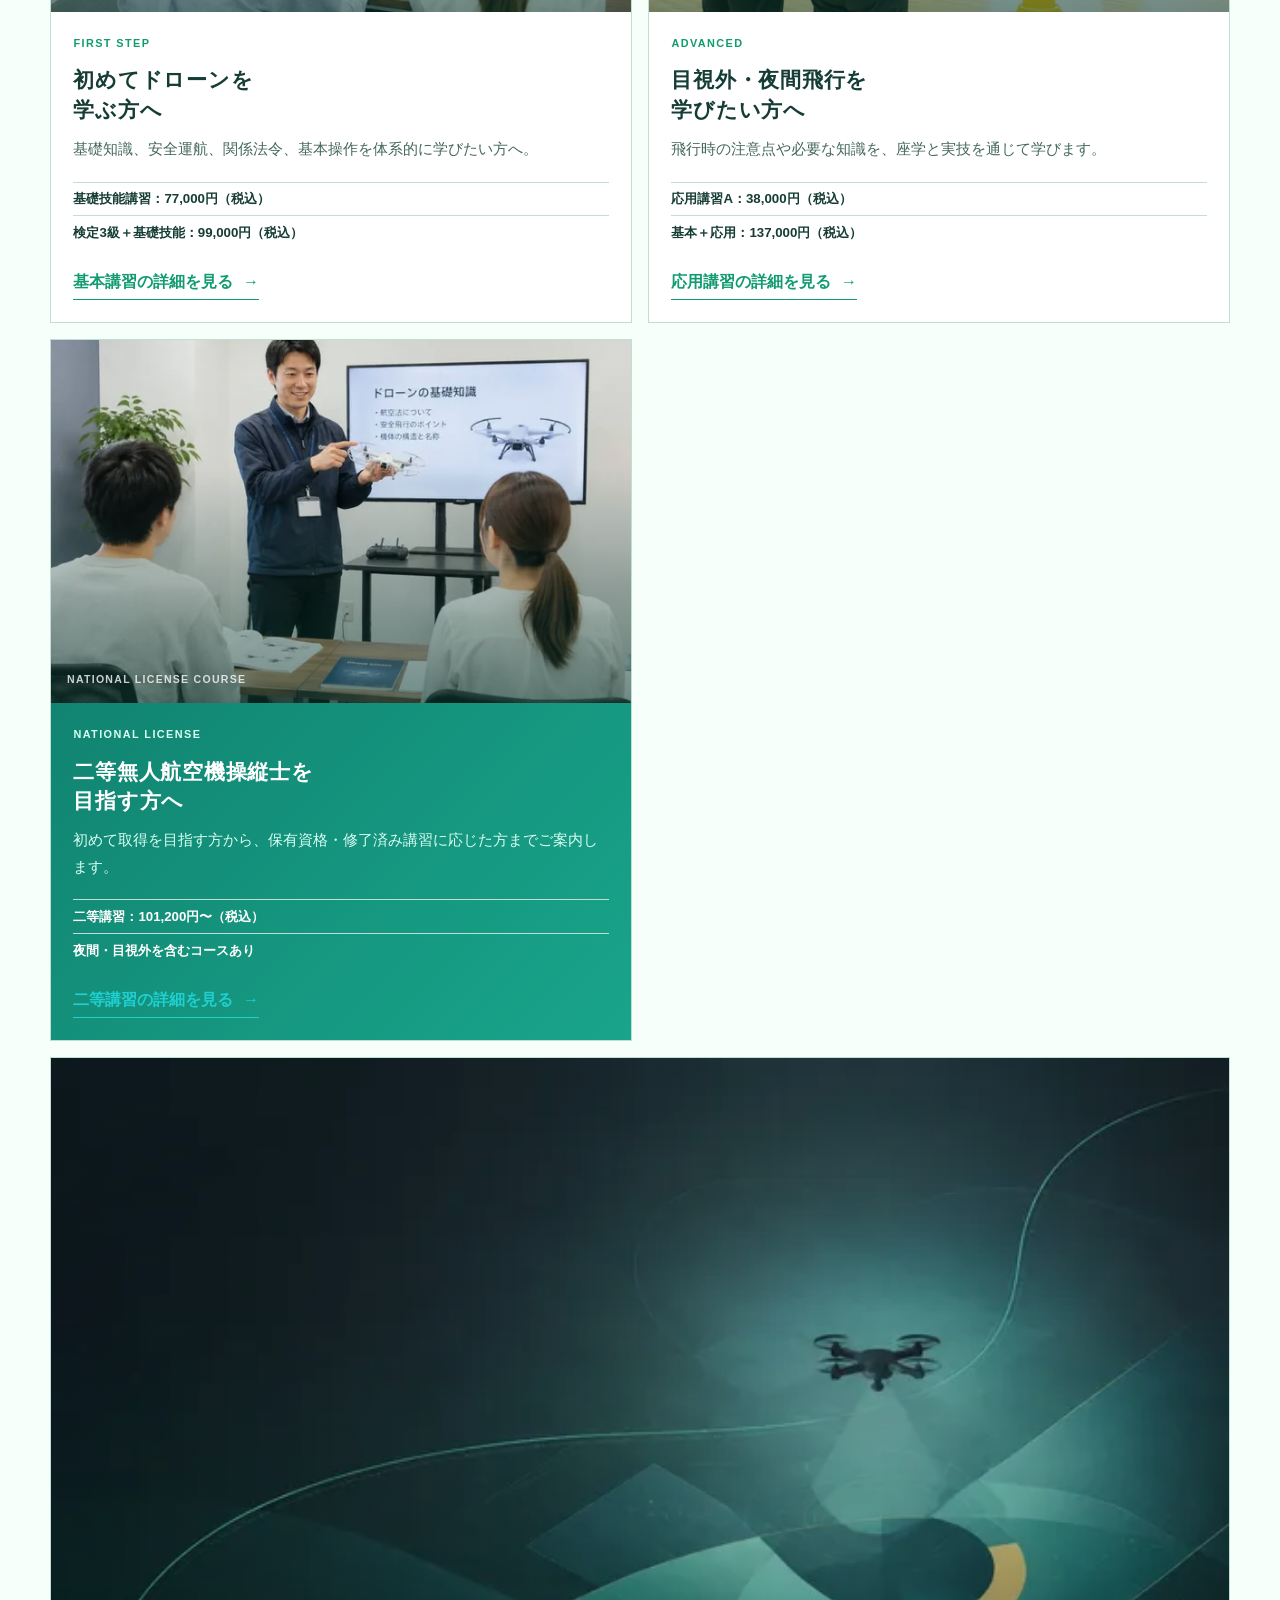
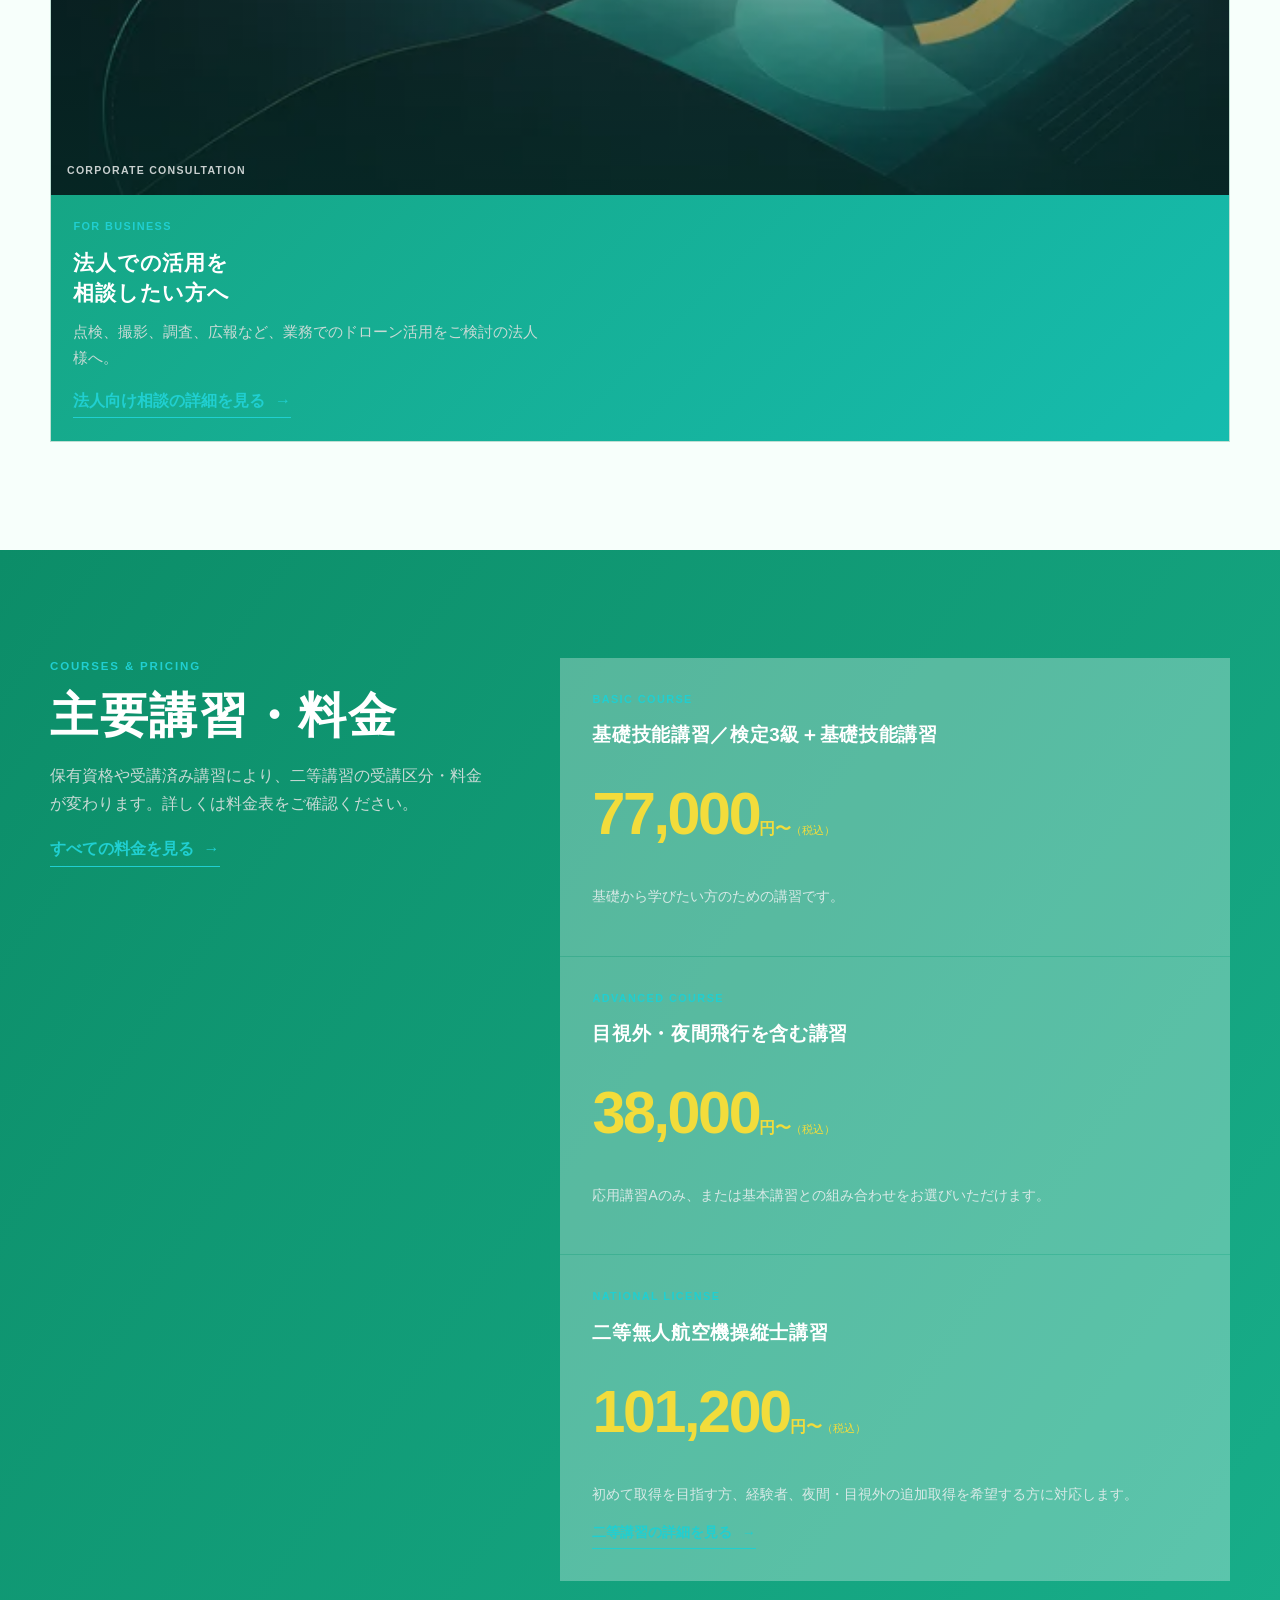
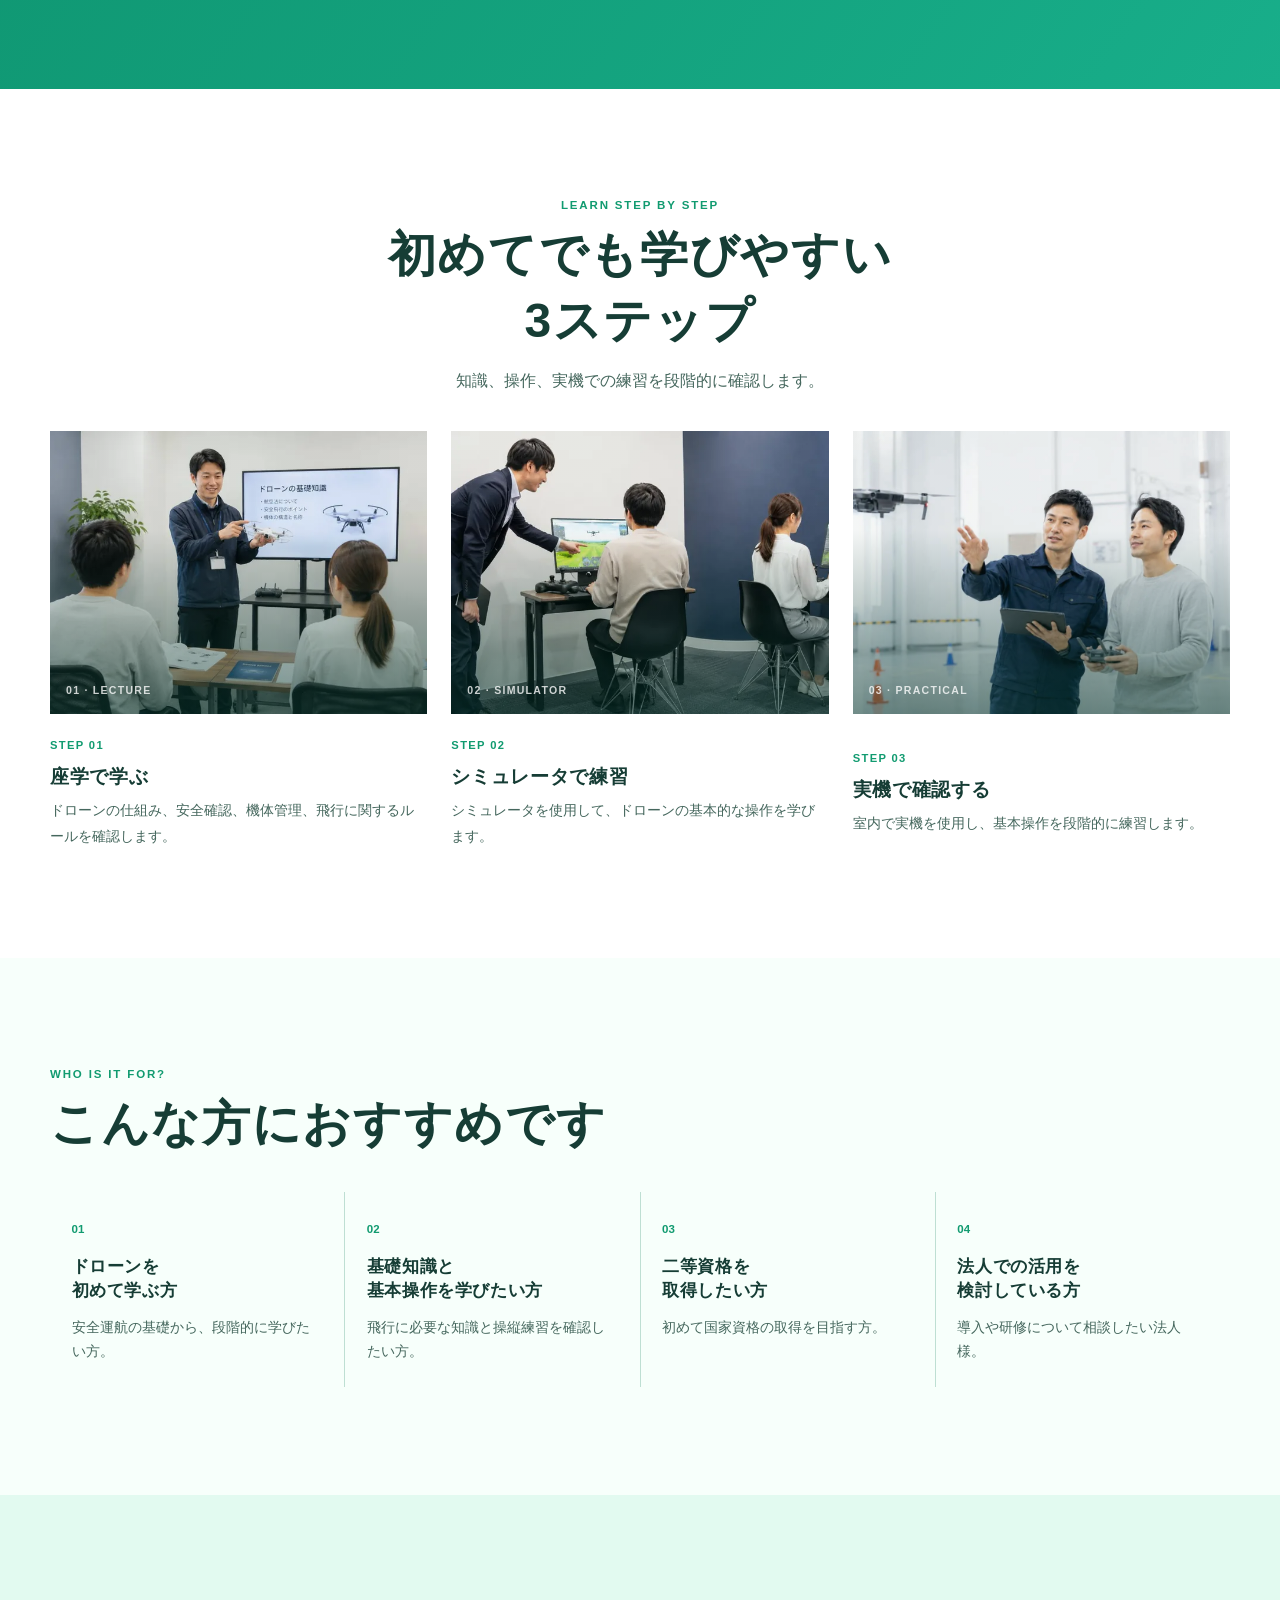
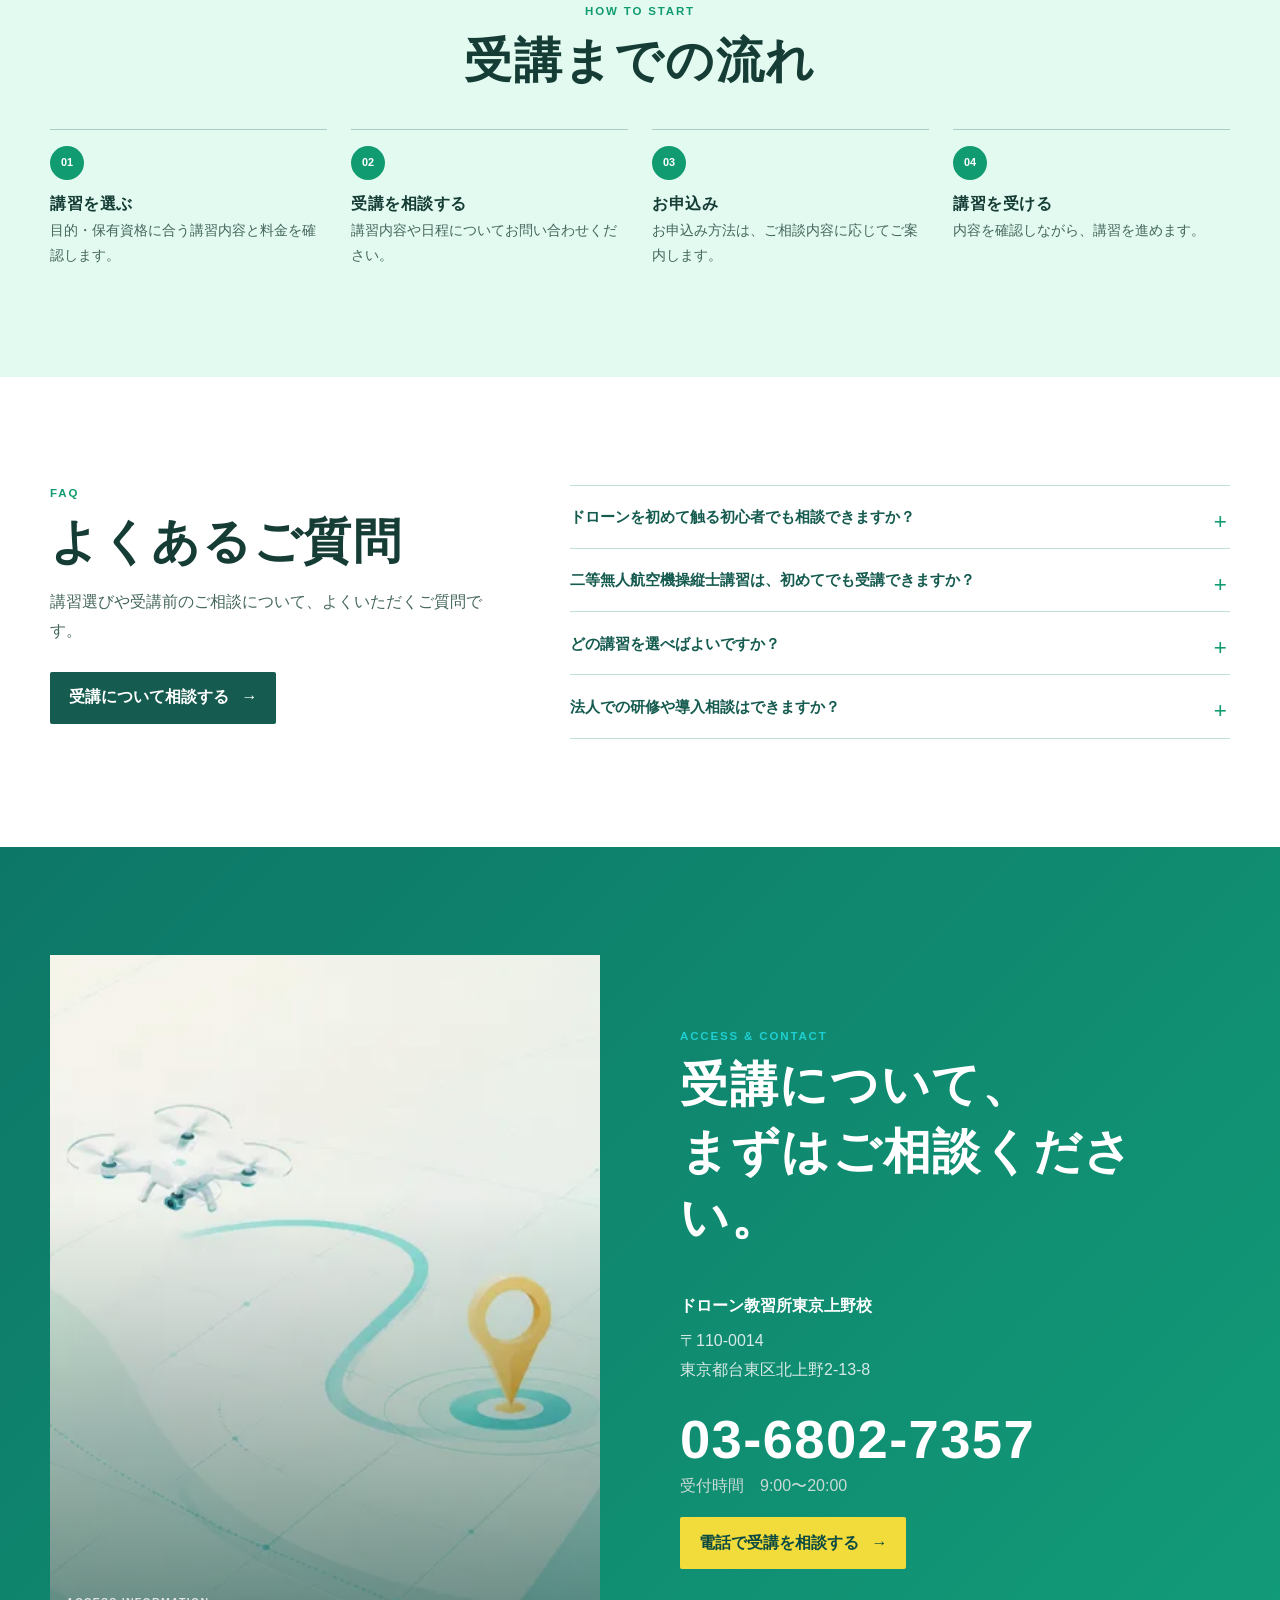
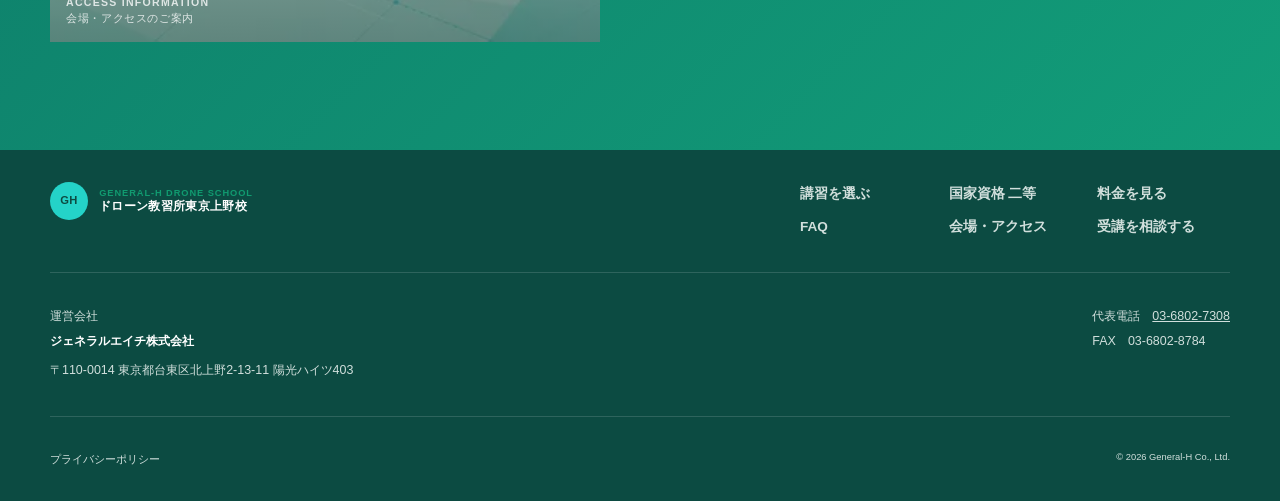
==== commit f74d2945: "seo: strengthen Tokyo drone school targeting" ====
--- a/index.html
+++ b/index.html
@@ -3,18 +3,18 @@
   <head>
     <meta charset="utf-8">
     <meta name="viewport" content="width=device-width, initial-scale=1">
-    <meta name="description" content="ドローン教習所東京上野校。東京・上野で、ドローン検定3級・基礎技能講習、目視外・夜間飛行講習、二等無人航空機操縦士講習をご案内します。">
+    <meta name="description" content="東京・上野でドローンスクールをお探しの方へ。ドローン検定3級・基礎技能講習、目視外・夜間飛行講習、二等無人航空機操縦士講習を目的や経験に合わせてご案内します。">
     <meta name="theme-color" content="#155b4f">
     <meta name="format-detection" content="telephone=no">
     <link rel="canonical" href="https://drone.general-h.com/">
     <link rel="icon" href="assets/icons/favicon.svg" type="image/svg+xml">
     <link rel="stylesheet" href="assets/css/style.css?v=20260908-1">
     <link rel="stylesheet" href="assets/css/overrides.css?v=20260908-1">
-    <title>ドローン教習所東京上野校｜東京・上野で学ぶドローン講習</title>
+    <title>東京のドローンスクール｜二等講習対応｜ドローン教習所東京上野校</title>
     <meta property="og:locale" content="ja_JP">
     <meta property="og:type" content="website">
-    <meta property="og:title" content="ドローン教習所東京上野校｜東京・上野で学ぶドローン講習">
-    <meta property="og:description" content="ドローン検定3級・基礎技能講習、目視外・夜間飛行講習、二等無人航空機操縦士講習をご案内します。">
+    <meta property="og:title" content="東京のドローンスクール｜二等講習対応｜ドローン教習所東京上野校">
+    <meta property="og:description" content="東京・上野で、目的や経験に合わせたドローン講習をご案内します。">
     <meta property="og:url" content="https://drone.general-h.com/">
     <meta property="og:site_name" content="ドローン教習所東京上野校">
     <meta property="og:image" content="https://drone.general-h.com/assets/images/og/default.jpg">
@@ -22,7 +22,7 @@
     <meta property="og:image:height" content="630">
     <meta property="og:image:alt" content="ドローン教習所東京上野校">
     <meta name="twitter:card" content="summary">
-    <script type="application/ld+json">{"@context":"https://schema.org","@graph":[{"@type":"EducationalOrganization","name":"ドローン教習所東京上野校","url":"https://drone.general-h.com/","telephone":"+81-3-6802-7357","address":{"@type":"PostalAddress","postalCode":"110-0014","addressRegion":"東京都","addressLocality":"台東区","streetAddress":"北上野2-13-8","addressCountry":"JP"},"parentOrganization":{"@type":"Organization","name":"ジェネラルエイチ株式会社"}},{"@type":"WebSite","name":"ドローン教習所東京上野校","url":"https://drone.general-h.com/","inLanguage":"ja-JP"}]}</script>
+    <script type="application/ld+json">{"@context":"https://schema.org","@graph":[{"@type":"EducationalOrganization","@id":"https://drone.general-h.com/#school","name":"ドローン教習所東京上野校","alternateName":"東京・上野のドローンスクール","url":"https://drone.general-h.com/","telephone":"+81-3-6802-7357","address":{"@type":"PostalAddress","postalCode":"110-0014","addressRegion":"東京都","addressLocality":"台東区","streetAddress":"北上野2-13-8","addressCountry":"JP"},"areaServed":{"@type":"AdministrativeArea","name":"東京都"},"parentOrganization":{"@type":"Organization","name":"ジェネラルエイチ株式会社"}},{"@type":"WebSite","@id":"https://drone.general-h.com/#website","name":"ドローン教習所東京上野校","alternateName":"東京・上野のドローンスクール","url":"https://drone.general-h.com/","inLanguage":"ja-JP","publisher":{"@id":"https://drone.general-h.com/#school"}}]}</script>
   </head>
   <body>
     <a class="skip-link" href="#main-content">本文へ移動</a>
@@ -43,7 +43,7 @@
           <div class="hero-copy">
             <p class="eyebrow">DRONE TRAINING · TOKYO UENO</p>
             <h1 id="hero-title">東京・上野で、<br>ドローン講習を<br>はじめよう。</h1>
-            <p class="hero-lead">ドローン検定3級・基礎技能講習から、目視外・夜間飛行、二等無人航空機操縦士講習まで。初めての方も、講習内容・料金・受講日程からご相談いただけます。</p>
+            <p class="hero-lead">東京・上野でドローンスクールをお探しの方へ。ドローン検定3級・基礎技能講習から、目視外・夜間飛行、二等無人航空機操縦士講習まで、目的や経験に合わせてご案内します。</p>
             <div class="button-group hero-actions"><a class="button button-accent" href="#course-choice">講習を選ぶ<span aria-hidden="true">→</span></a><a class="button button-outline" href="#pricing">料金を見る<span aria-hidden="true">→</span></a><a class="text-action" href="#contact">受講について相談する <span aria-hidden="true">→</span></a></div>
             <div class="hero-course-summary" aria-label="主要講習と料金"><div><span>民間資格講習</span><strong>77,000円〜<small>（税込）</small></strong></div><div><span>国家資格 二等</span><strong>101,200円〜<small>（税込）</small></strong></div></div>
           </div>
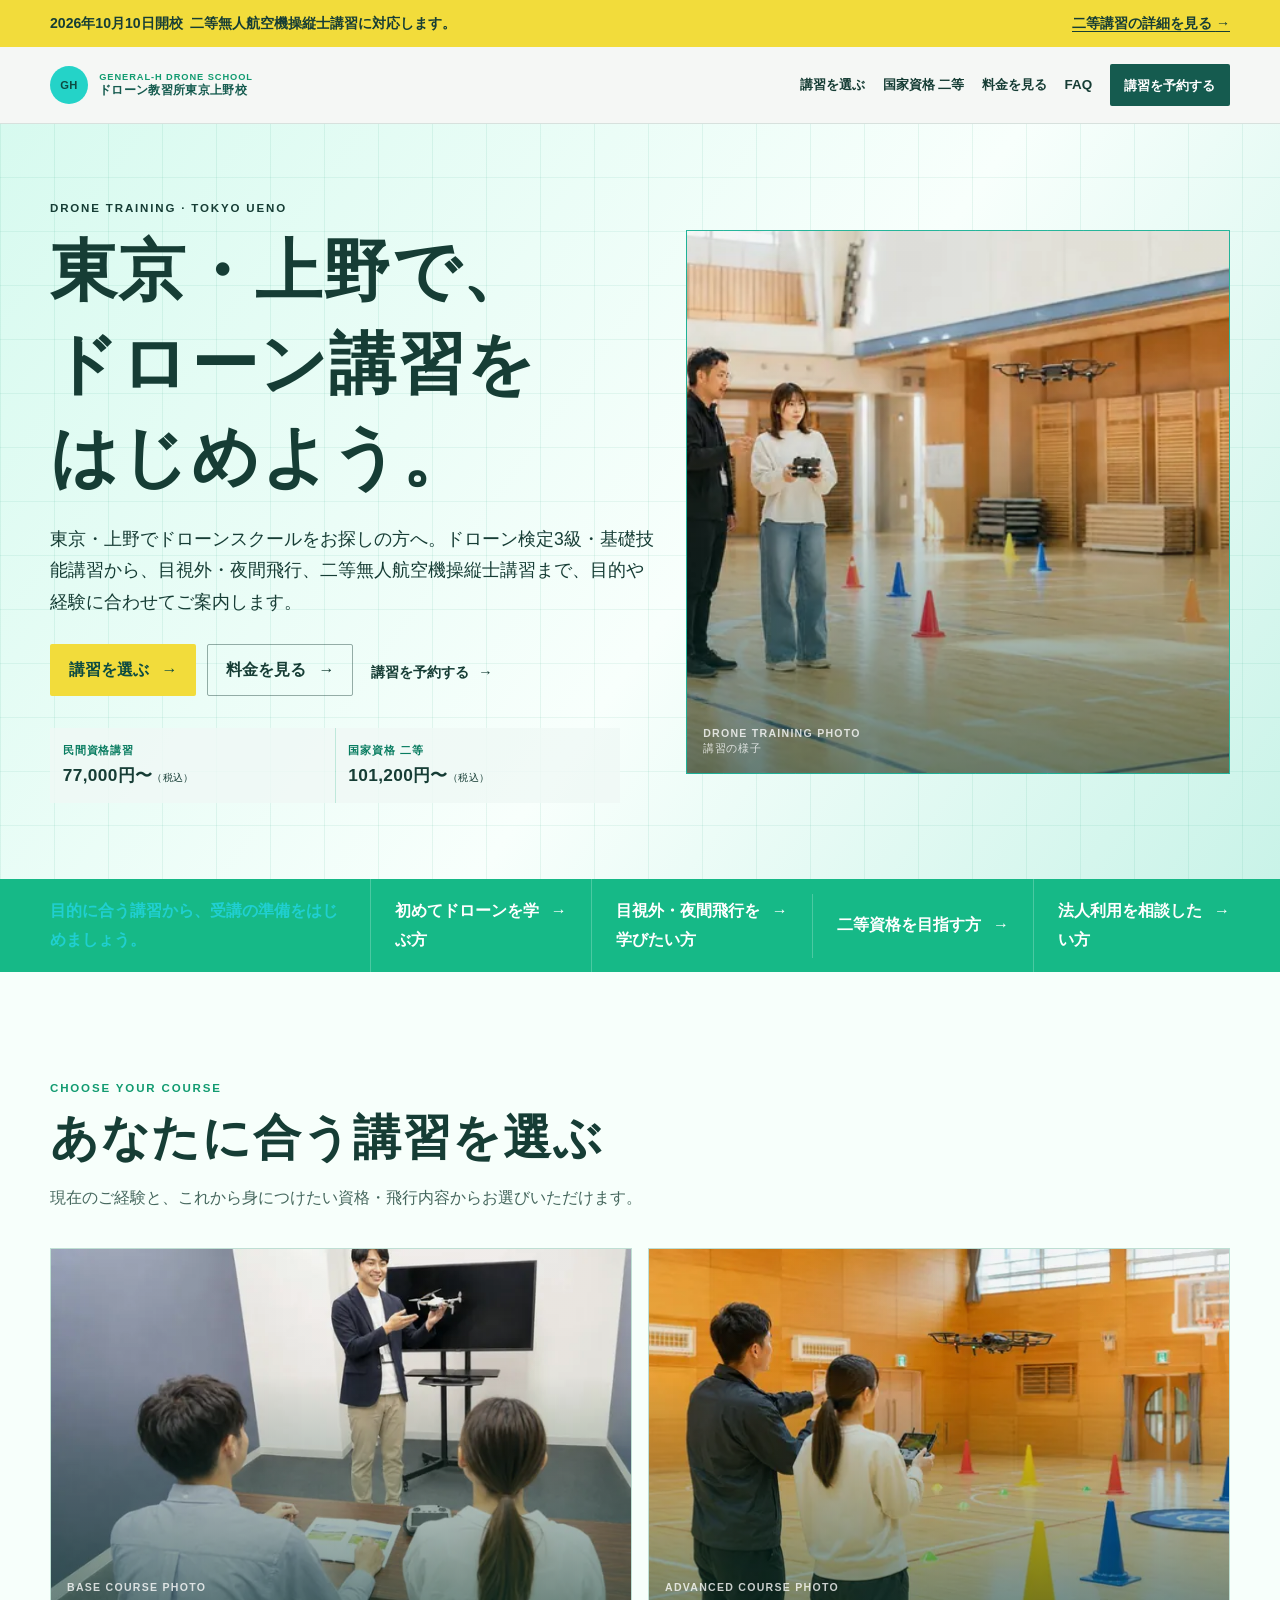
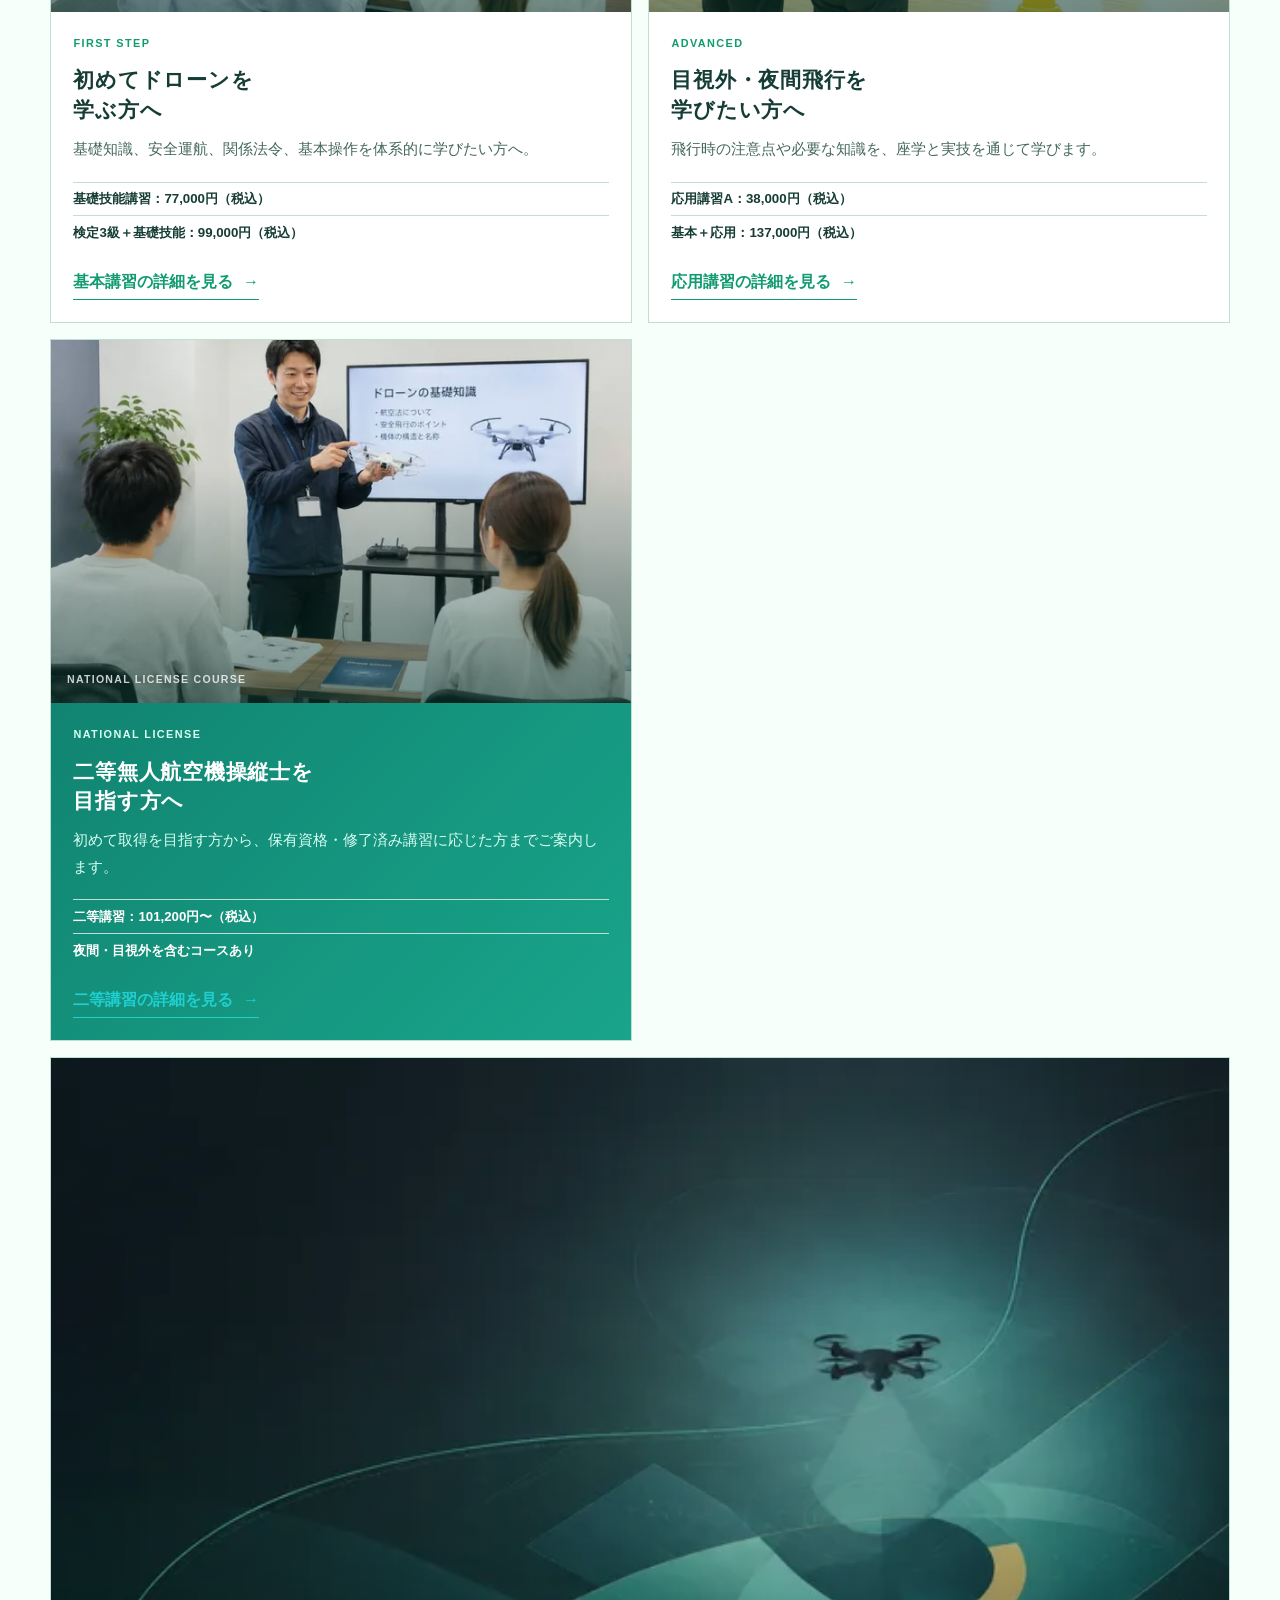
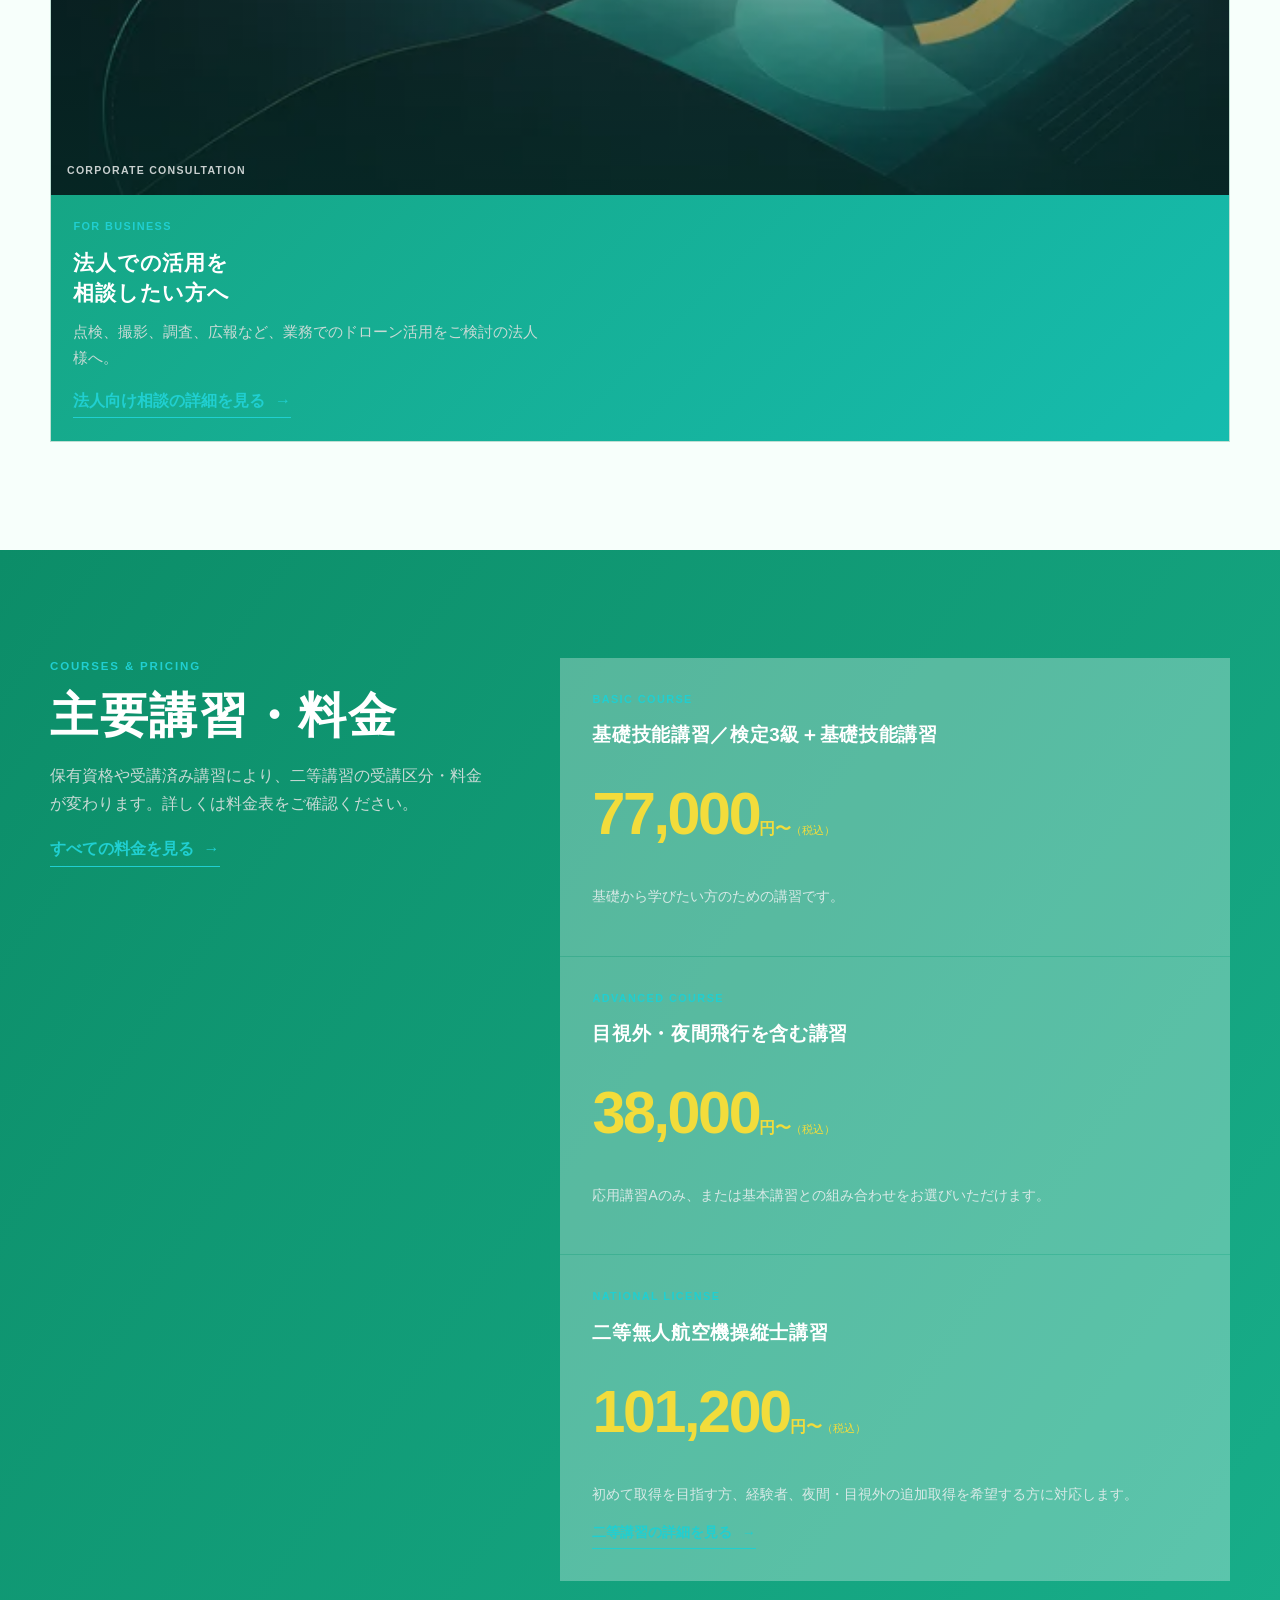
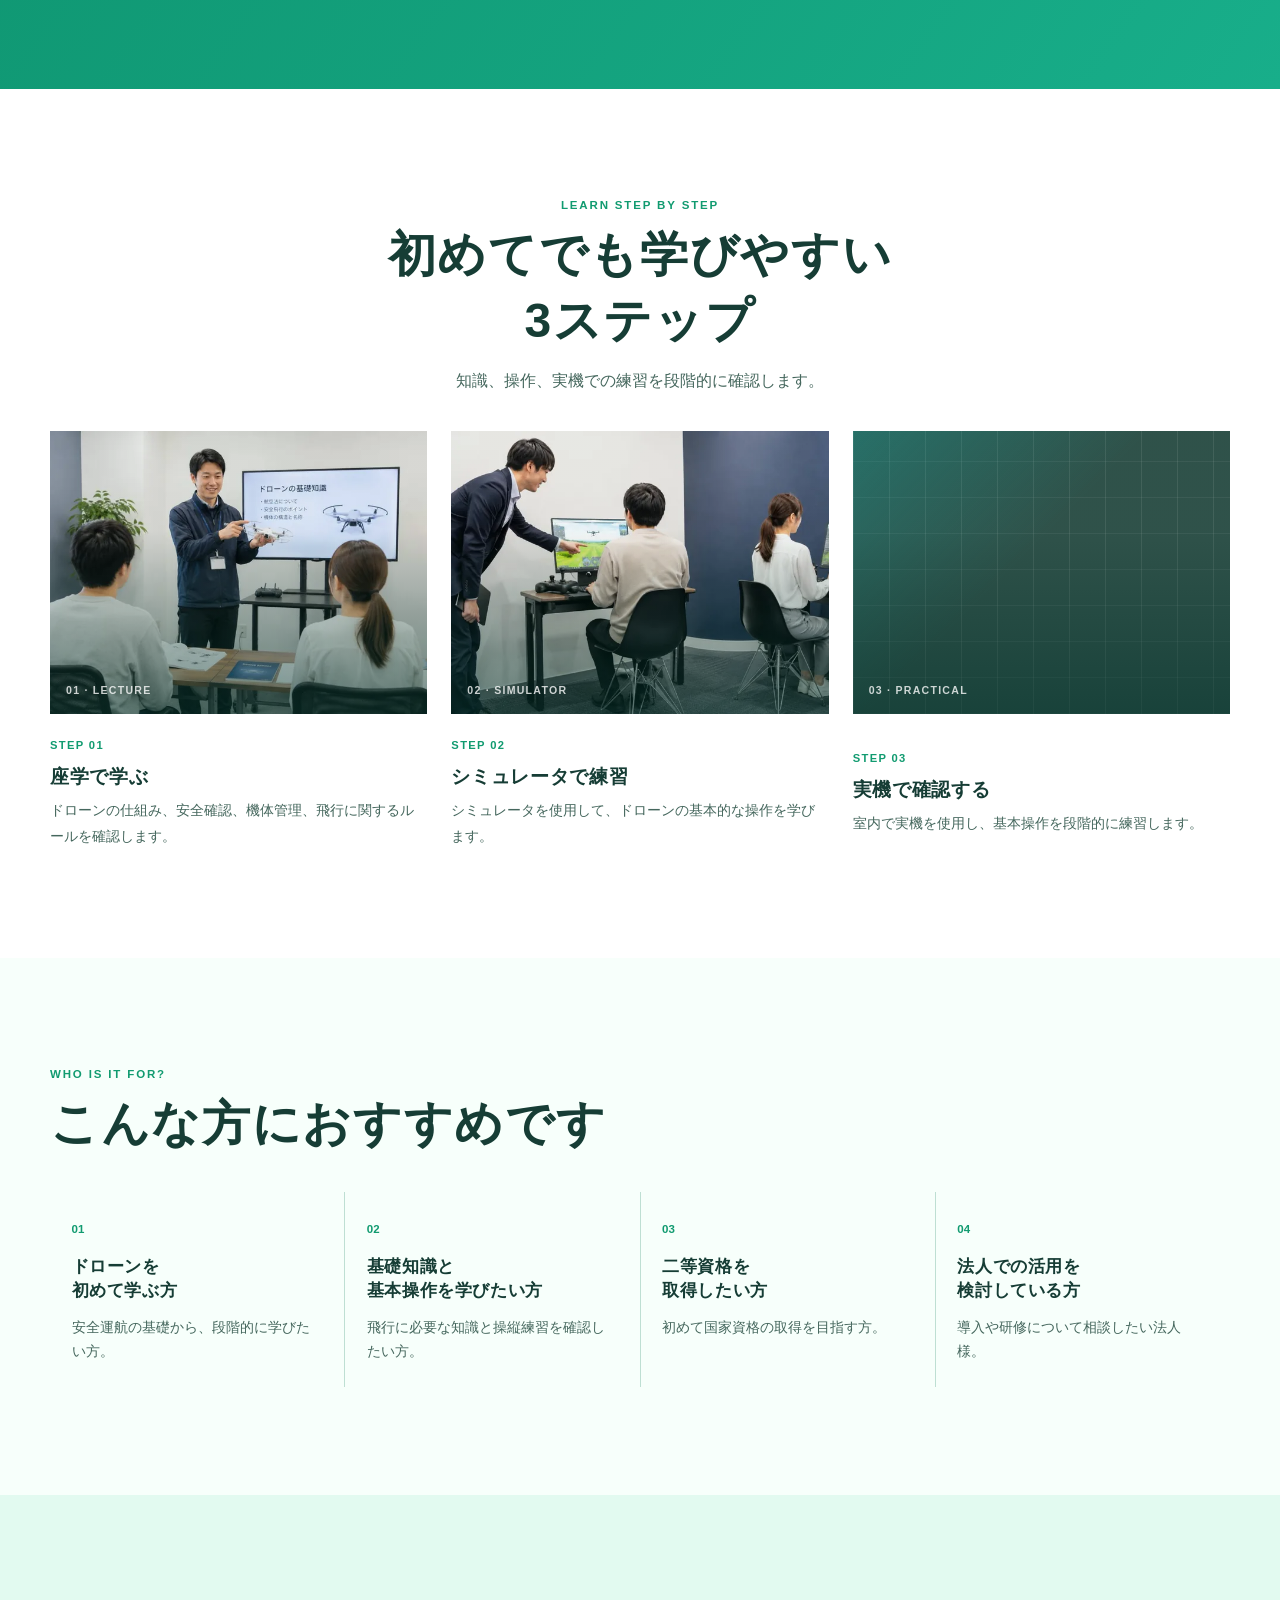
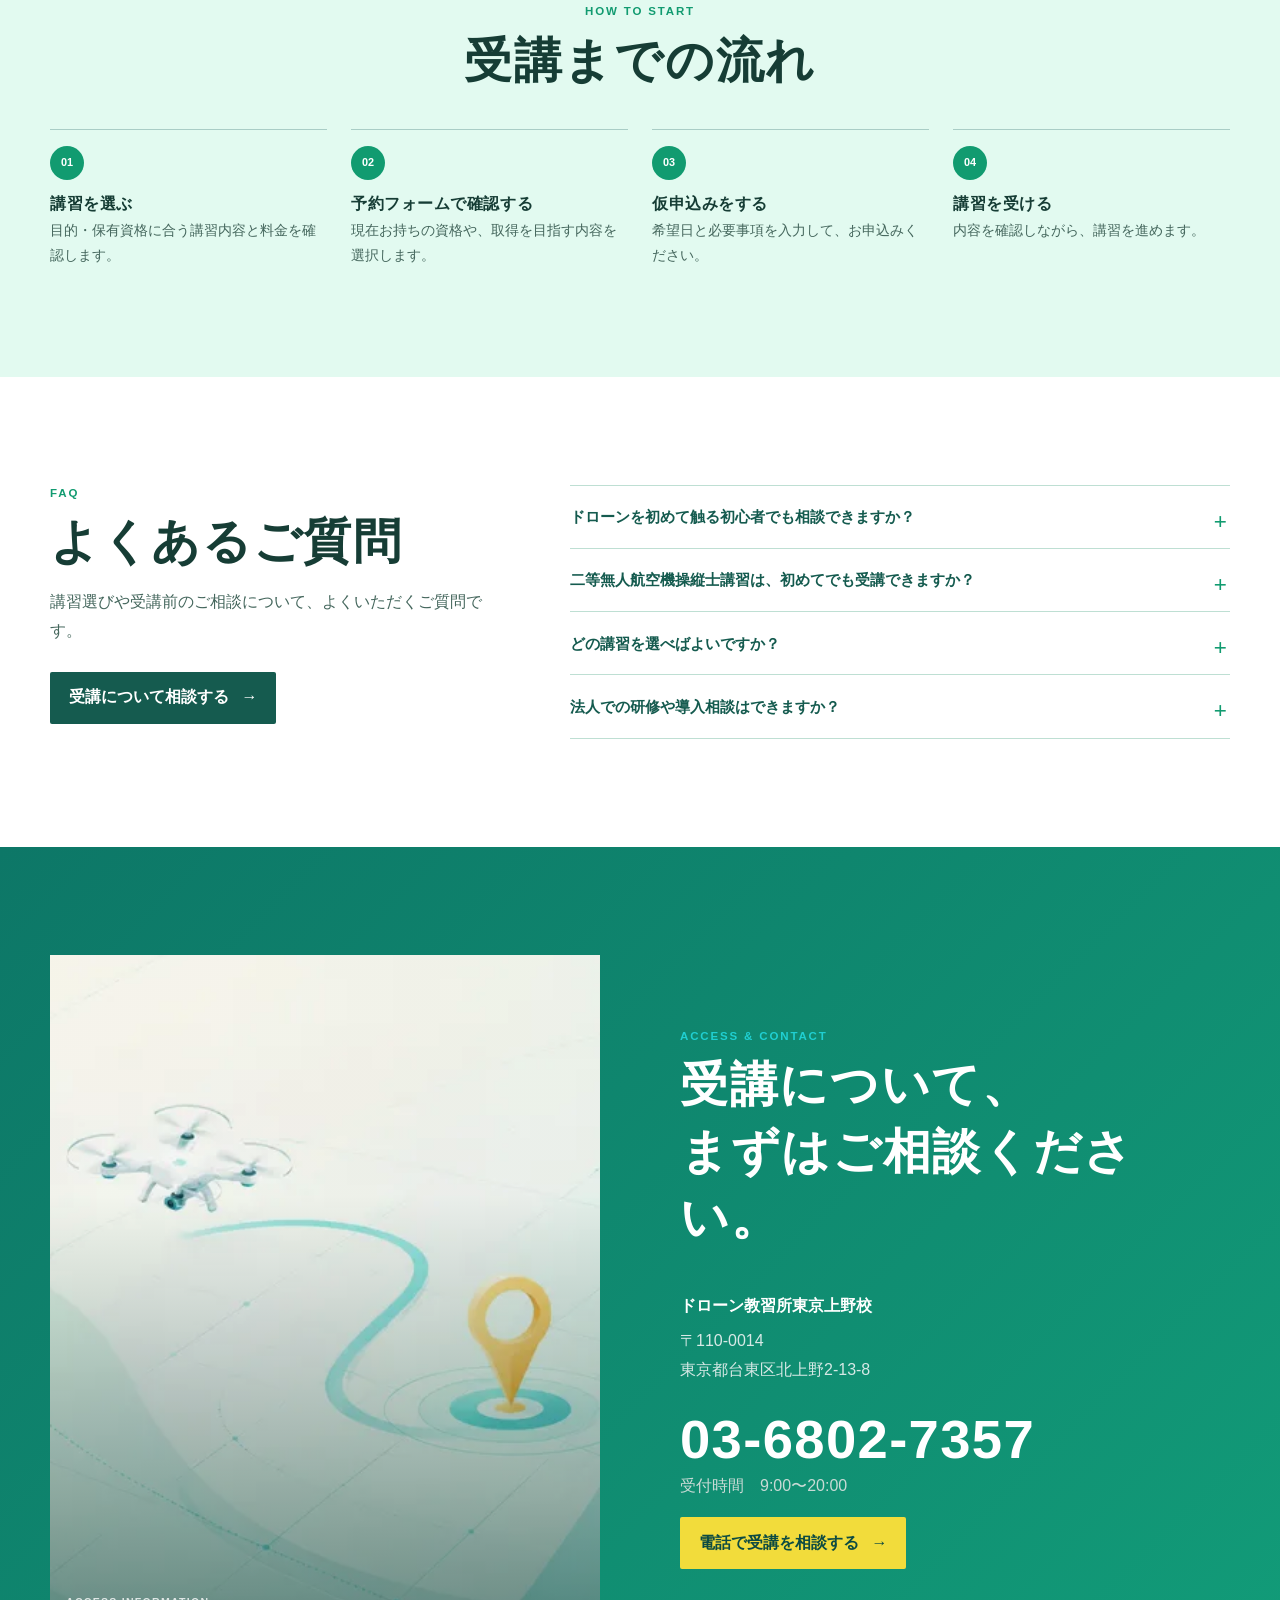
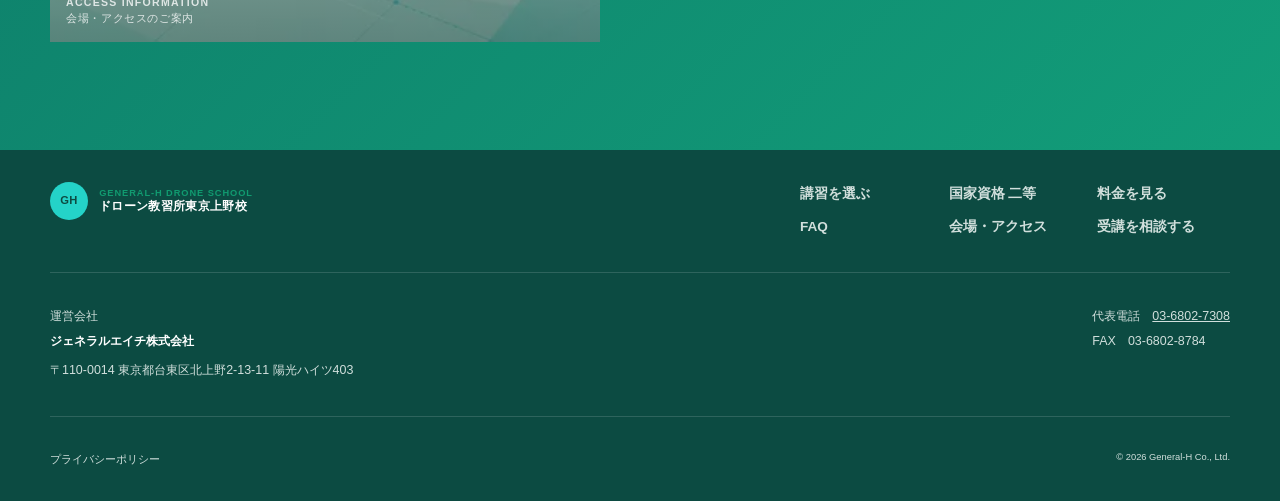
==== commit da22445f: "feat: connect official site to drone booking" ====
--- a/index.html
+++ b/index.html
@@ -44,7 +44,7 @@
             <p class="eyebrow">DRONE TRAINING · TOKYO UENO</p>
             <h1 id="hero-title">東京・上野で、<br>ドローン講習を<br>はじめよう。</h1>
             <p class="hero-lead">東京・上野でドローンスクールをお探しの方へ。ドローン検定3級・基礎技能講習から、目視外・夜間飛行、二等無人航空機操縦士講習まで、目的や経験に合わせてご案内します。</p>
-            <div class="button-group hero-actions"><a class="button button-accent" href="#course-choice">講習を選ぶ<span aria-hidden="true">→</span></a><a class="button button-outline" href="#pricing">料金を見る<span aria-hidden="true">→</span></a><a class="text-action" href="#contact">受講について相談する <span aria-hidden="true">→</span></a></div>
+            <div class="button-group hero-actions"><a class="button button-accent" href="#course-choice">講習を選ぶ<span aria-hidden="true">→</span></a><a class="button button-outline" href="#pricing">料金を見る<span aria-hidden="true">→</span></a><a class="text-action" href="https://booking-v2.general-h.com/drone/" data-reservation-cta>講習を予約する <span aria-hidden="true">→</span></a></div>
             <div class="hero-course-summary" aria-label="主要講習と料金"><div><span>民間資格講習</span><strong>77,000円〜<small>（税込）</small></strong></div><div><span>国家資格 二等</span><strong>101,200円〜<small>（税込）</small></strong></div></div>
           </div>
           <figure class="media-slot hero-media has-image"><picture class="media-picture"><source type="image/webp" srcset="/assets/images/hero/drone-training-main-768.webp 768w, /assets/images/hero/drone-training-main.webp 1280w" sizes="(min-width: 720px) 45vw, calc(100vw - 40px)"><img src="/assets/images/hero/drone-training-main.webp" srcset="/assets/images/hero/drone-training-main-768.webp 768w, /assets/images/hero/drone-training-main.webp 1280w" sizes="(min-width: 720px) 45vw, calc(100vw - 40px)" width="1280" height="720" alt="体育館内でインストラクターの指導を受けながらドローンを操縦する受講者" loading="eager" decoding="async" fetchpriority="high"></picture><div class="drone-illustration" aria-hidden="true"><i></i><i></i><b></b><em></em></div><figcaption>DRONE TRAINING PHOTO<br><span>講習の様子</span></figcaption></figure>
@@ -66,13 +66,13 @@
 
       <section class="section for-you" aria-labelledby="for-you-title"><div class="container"><div class="section-intro"><p class="eyebrow">WHO IS IT FOR?</p><h2 id="for-you-title">こんな方におすすめです</h2></div><div class="audience-grid"><article><span>01</span><h3>ドローンを<br>初めて学ぶ方</h3><p>安全運航の基礎から、段階的に学びたい方。</p></article><article><span>02</span><h3>基礎知識と<br>基本操作を学びたい方</h3><p>飛行に必要な知識と操縦練習を確認したい方。</p></article><article><span>03</span><h3>二等資格を<br>取得したい方</h3><p>初めて国家資格の取得を目指す方。</p></article><article><span>04</span><h3>法人での活用を<br>検討している方</h3><p>導入や研修について相談したい法人様。</p></article></div></div></section>
 
-      <section class="section flow-section" aria-labelledby="flow-title"><div class="container"><div class="section-intro centered-intro"><p class="eyebrow">HOW TO START</p><h2 id="flow-title">受講までの流れ</h2></div><ol class="flow-list"><li><span>01</span><h3>講習を選ぶ</h3><p>目的・保有資格に合う講習内容と料金を確認します。</p></li><li><span>02</span><h3>受講を相談する</h3><p>講習内容や日程についてお問い合わせください。</p></li><li><span>03</span><h3>お申込み</h3><p>お申込み方法は、ご相談内容に応じてご案内します。</p></li><li><span>04</span><h3>講習を受ける</h3><p>内容を確認しながら、講習を進めます。</p></li></ol></div></section>
+      <section class="section flow-section" aria-labelledby="flow-title"><div class="container"><div class="section-intro centered-intro"><p class="eyebrow">HOW TO START</p><h2 id="flow-title">受講までの流れ</h2></div><ol class="flow-list"><li><span>01</span><h3>講習を選ぶ</h3><p>目的・保有資格に合う講習内容と料金を確認します。</p></li><li><span>02</span><h3>予約フォームで確認する</h3><p>現在お持ちの資格や、取得を目指す内容を選択します。</p></li><li><span>03</span><h3>仮申込みをする</h3><p>希望日と必要事項を入力して、お申込みください。</p></li><li><span>04</span><h3>講習を受ける</h3><p>内容を確認しながら、講習を進めます。</p></li></ol></div></section>
 
       <section class="section faq-section" id="faq" aria-labelledby="faq-title"><div class="container faq-layout"><div class="faq-heading"><p class="eyebrow">FAQ</p><h2 id="faq-title">よくあるご質問</h2><p>講習選びや受講前のご相談について、よくいただくご質問です。</p><a class="button button-dark" href="#contact">受講について相談する<span aria-hidden="true">→</span></a></div><div class="faq-list"><details><summary>ドローンを初めて触る初心者でも相談できますか？</summary><p>はい。基礎知識や安全運航を確認しながら、初めての方にも分かりやすくご案内します。</p></details><details><summary>二等無人航空機操縦士講習は、初めてでも受講できますか？</summary><p>はい。初めて二等資格の取得を目指す方向けの講習をご用意しています。保有資格や受講済み講習がある方は、該当する受講区分をご案内します。</p></details><details><summary>どの講習を選べばよいですか？</summary><p>基礎から学びたい方、目視外・夜間飛行を学びたい方、二等資格を目指す方それぞれに講習をご案内しています。迷われる場合はお問い合わせください。</p></details><details><summary>法人での研修や導入相談はできますか？</summary><p>はい。業務でのドローン活用をご検討の法人様からのご相談を承ります。</p></details></div></div></section>
 
       <section class="section contact-section" id="contact" aria-labelledby="contact-title"><div class="container contact-layout"><figure class="media-slot access-media has-image"><picture class="media-picture"><source type="image/webp" srcset="/assets/images/access/school-exterior-640.webp 640w, /assets/images/access/school-exterior.webp 1280w" sizes="(min-width: 720px) 40vw, calc(100vw - 40px)"><img src="/assets/images/access/school-exterior.webp" srcset="/assets/images/access/school-exterior-640.webp 640w, /assets/images/access/school-exterior.webp 1280w" sizes="(min-width: 720px) 40vw, calc(100vw - 40px)" width="1280" height="960" alt="会場・アクセスのご案内を表す抽象イラスト" loading="lazy" decoding="async"></picture><figcaption>ACCESS INFORMATION<br><span>会場・アクセスのご案内</span></figcaption></figure><div class="contact-copy"><p class="eyebrow">ACCESS & CONTACT</p><h2 id="contact-title">受講について、<br>まずはご相談ください。</h2><address><strong>ドローン教習所東京上野校</strong>〒110-0014<br>東京都台東区北上野2-13-8</address><a class="phone-link" href="tel:0368027357">03-6802-7357</a><p>受付時間　9:00〜20:00</p><a class="button button-accent" href="tel:0368027357">電話で受講を相談する<span aria-hidden="true">→</span></a></div></div></section>
     </main>
     <footer class="site-footer"><div class="container footer-main"><a class="brand brand-footer" href="/" aria-label="ドローン教習所東京上野校 トップ"><span class="brand-mark" aria-hidden="true">GH</span><span class="brand-copy"><span>GENERAL-H DRONE SCHOOL</span>ドローン教習所東京上野校</span></a><div class="footer-links"><a href="#course-choice">講習を選ぶ</a><a href="/courses/national-second/">国家資格 二等</a><a href="#pricing">料金を見る</a><a href="#faq">FAQ</a><a href="#contact">会場・アクセス</a><a href="#contact">受講を相談する</a></div></div><div class="container footer-company"><div><p>運営会社</p><strong>ジェネラルエイチ株式会社</strong><p>〒110-0014 東京都台東区北上野2-13-11 陽光ハイツ403</p></div><div><p>代表電話　<a href="tel:0368027308">03-6802-7308</a></p><p>FAX　03-6802-8784</p></div></div><div class="container footer-bottom"><a href="/privacy-policy/">プライバシーポリシー</a><small>© <span data-current-year>2026</span> General-H Co., Ltd.</small></div></footer>
-    <script src="assets/js/site.js?v=20260908-1" defer></script>
+    <script src="assets/js/site.js?v=20260908-2" defer></script>
   </body>
 </html>
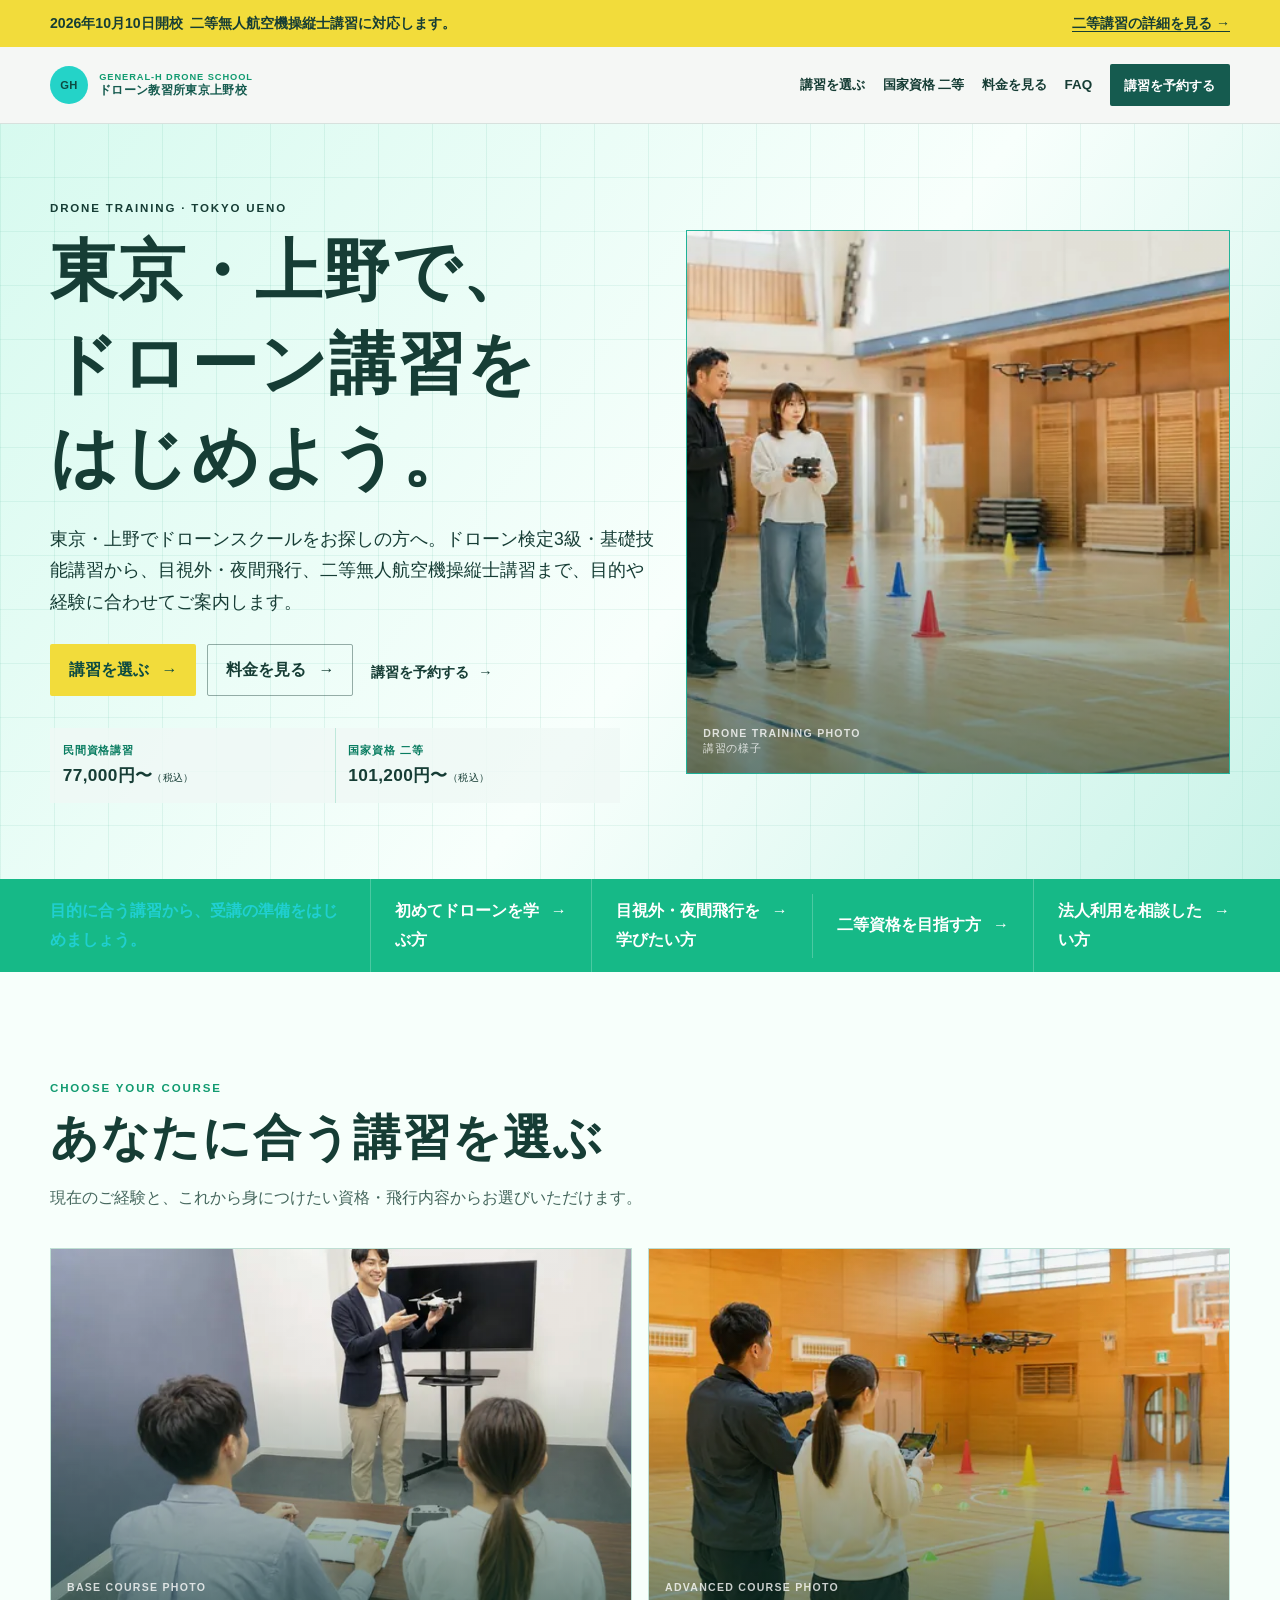
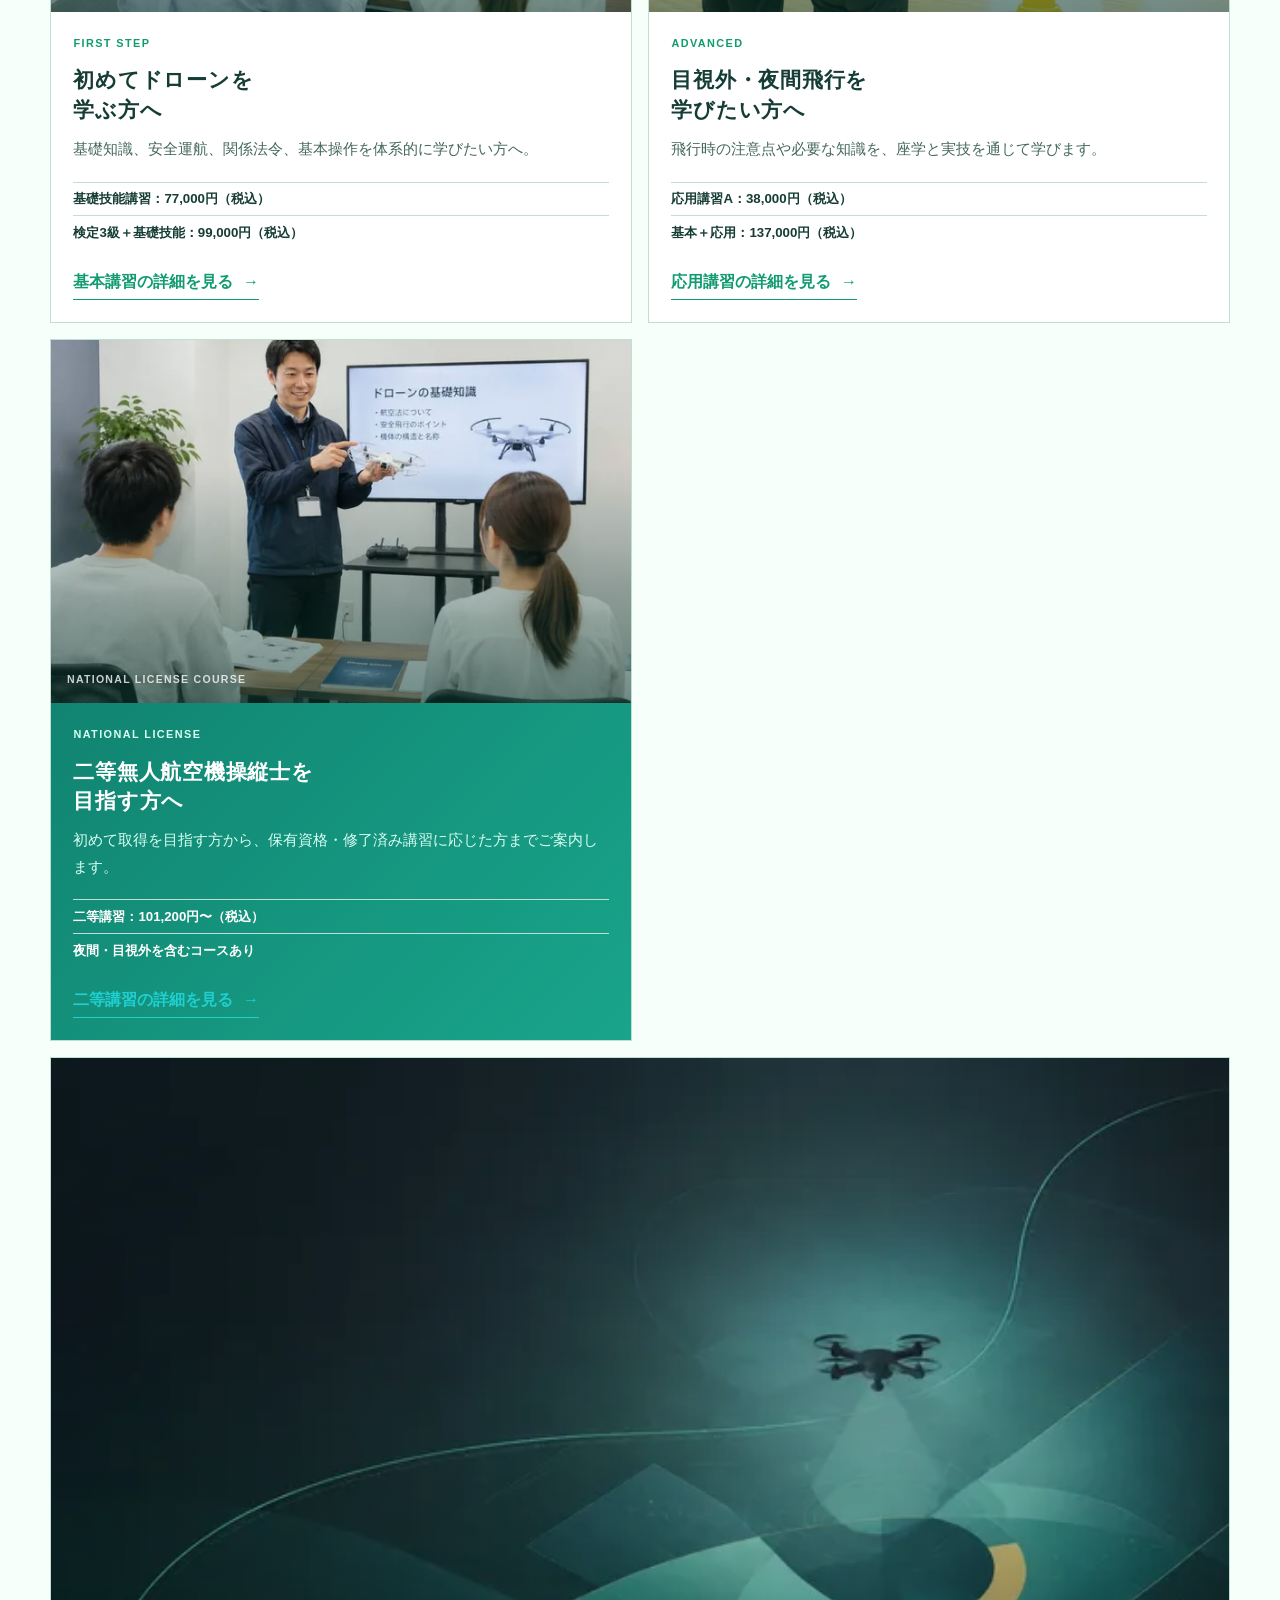
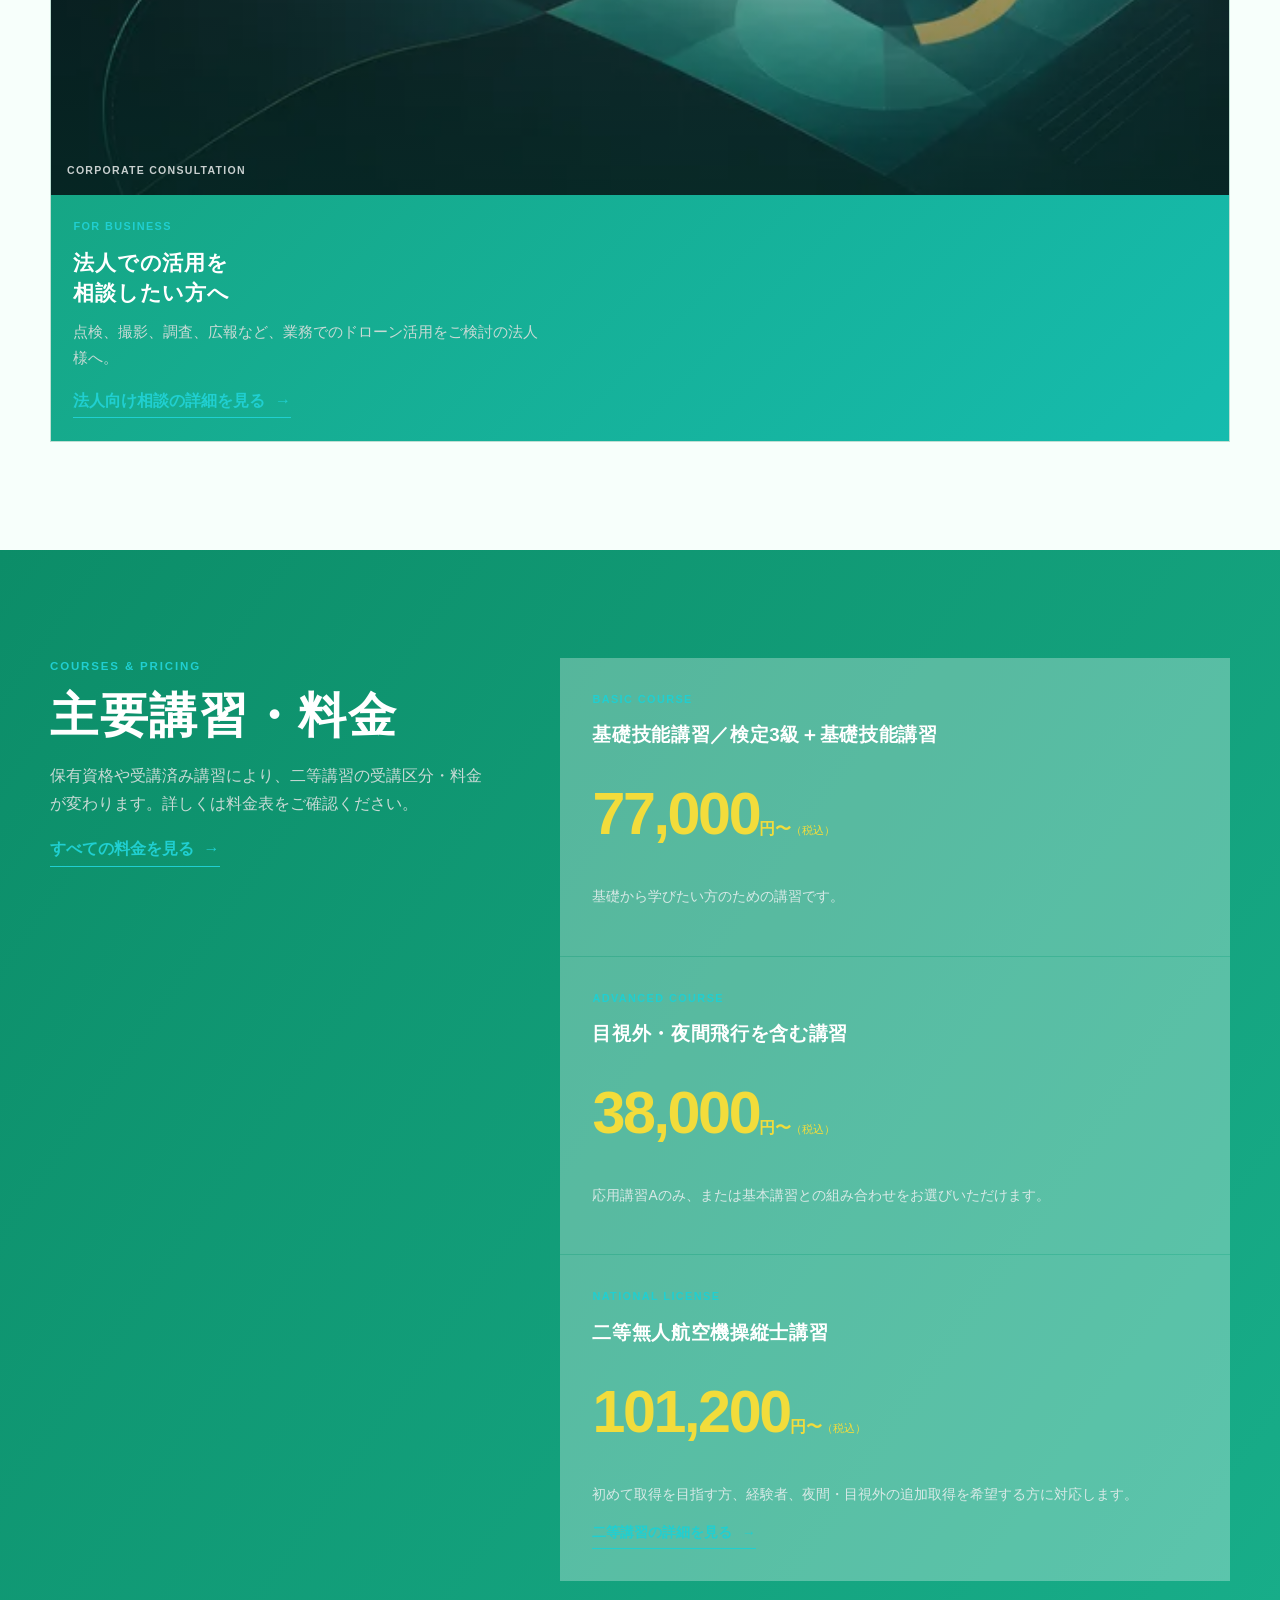
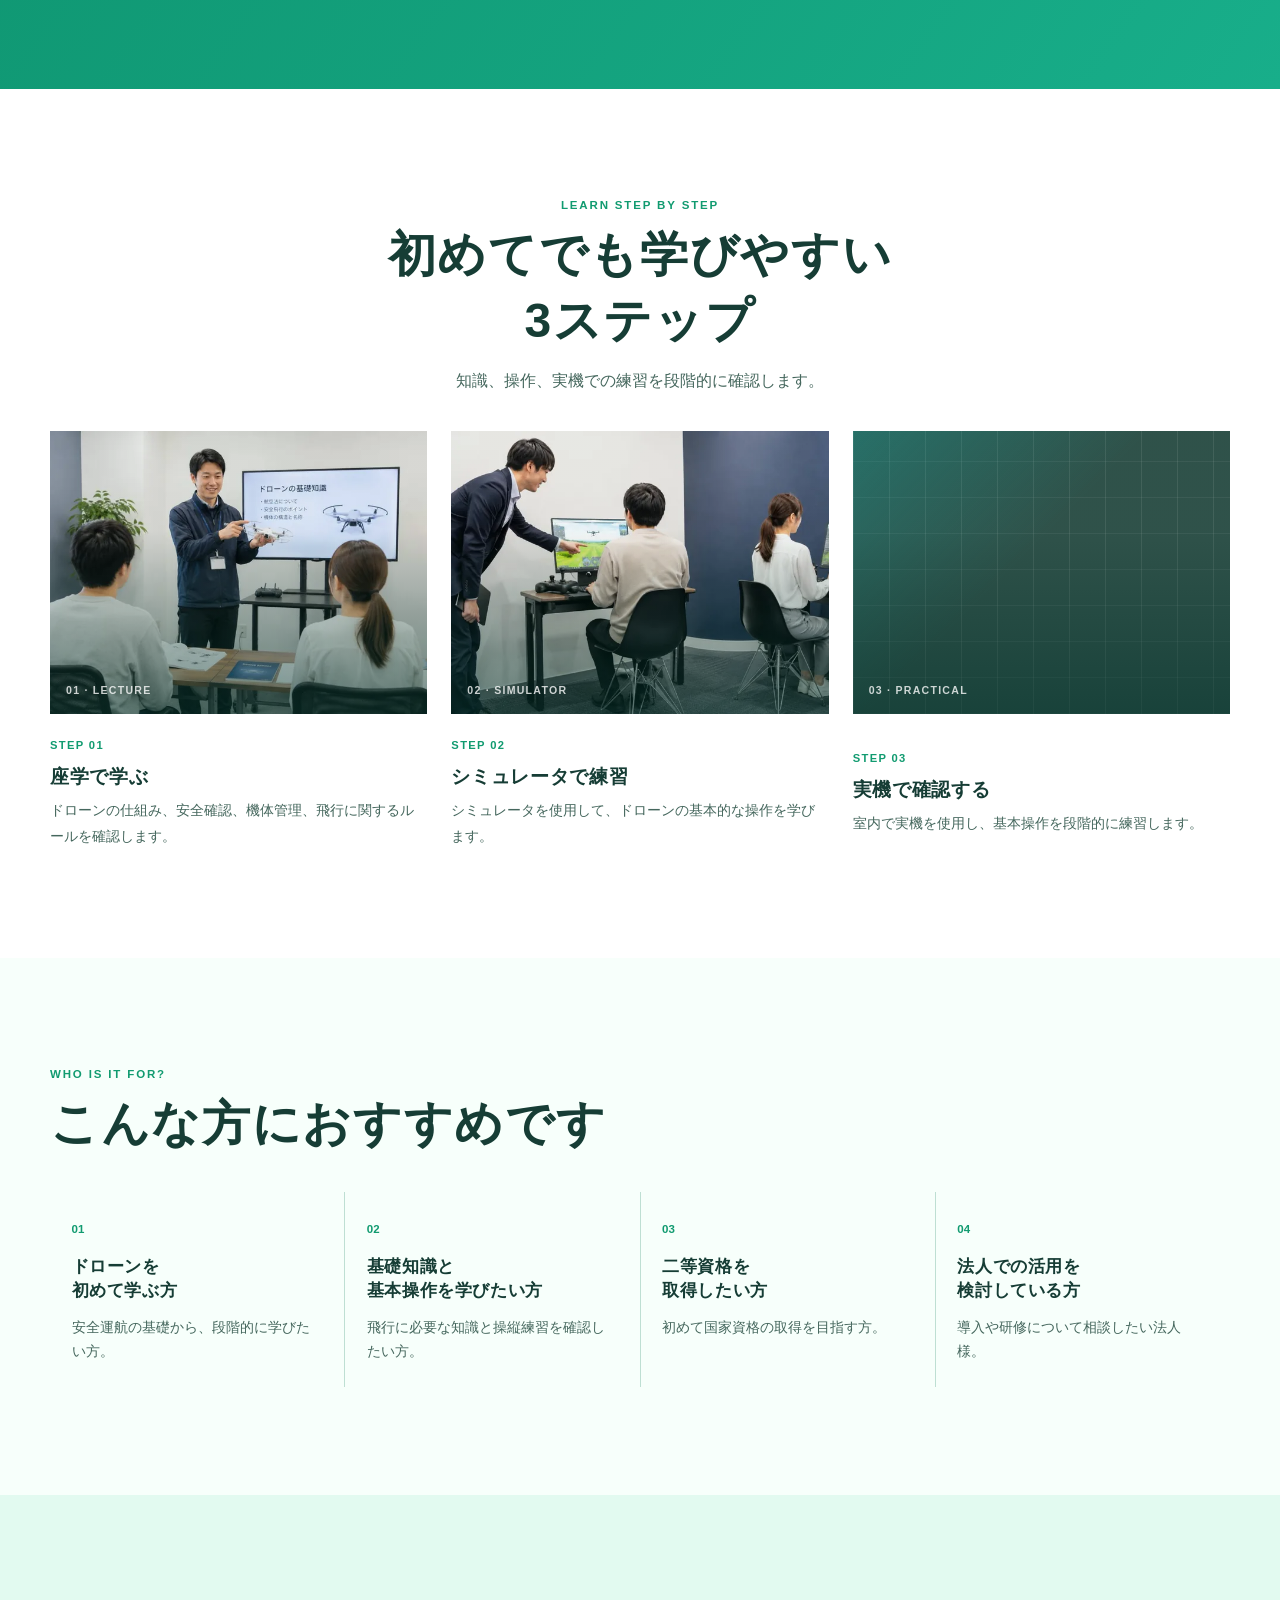
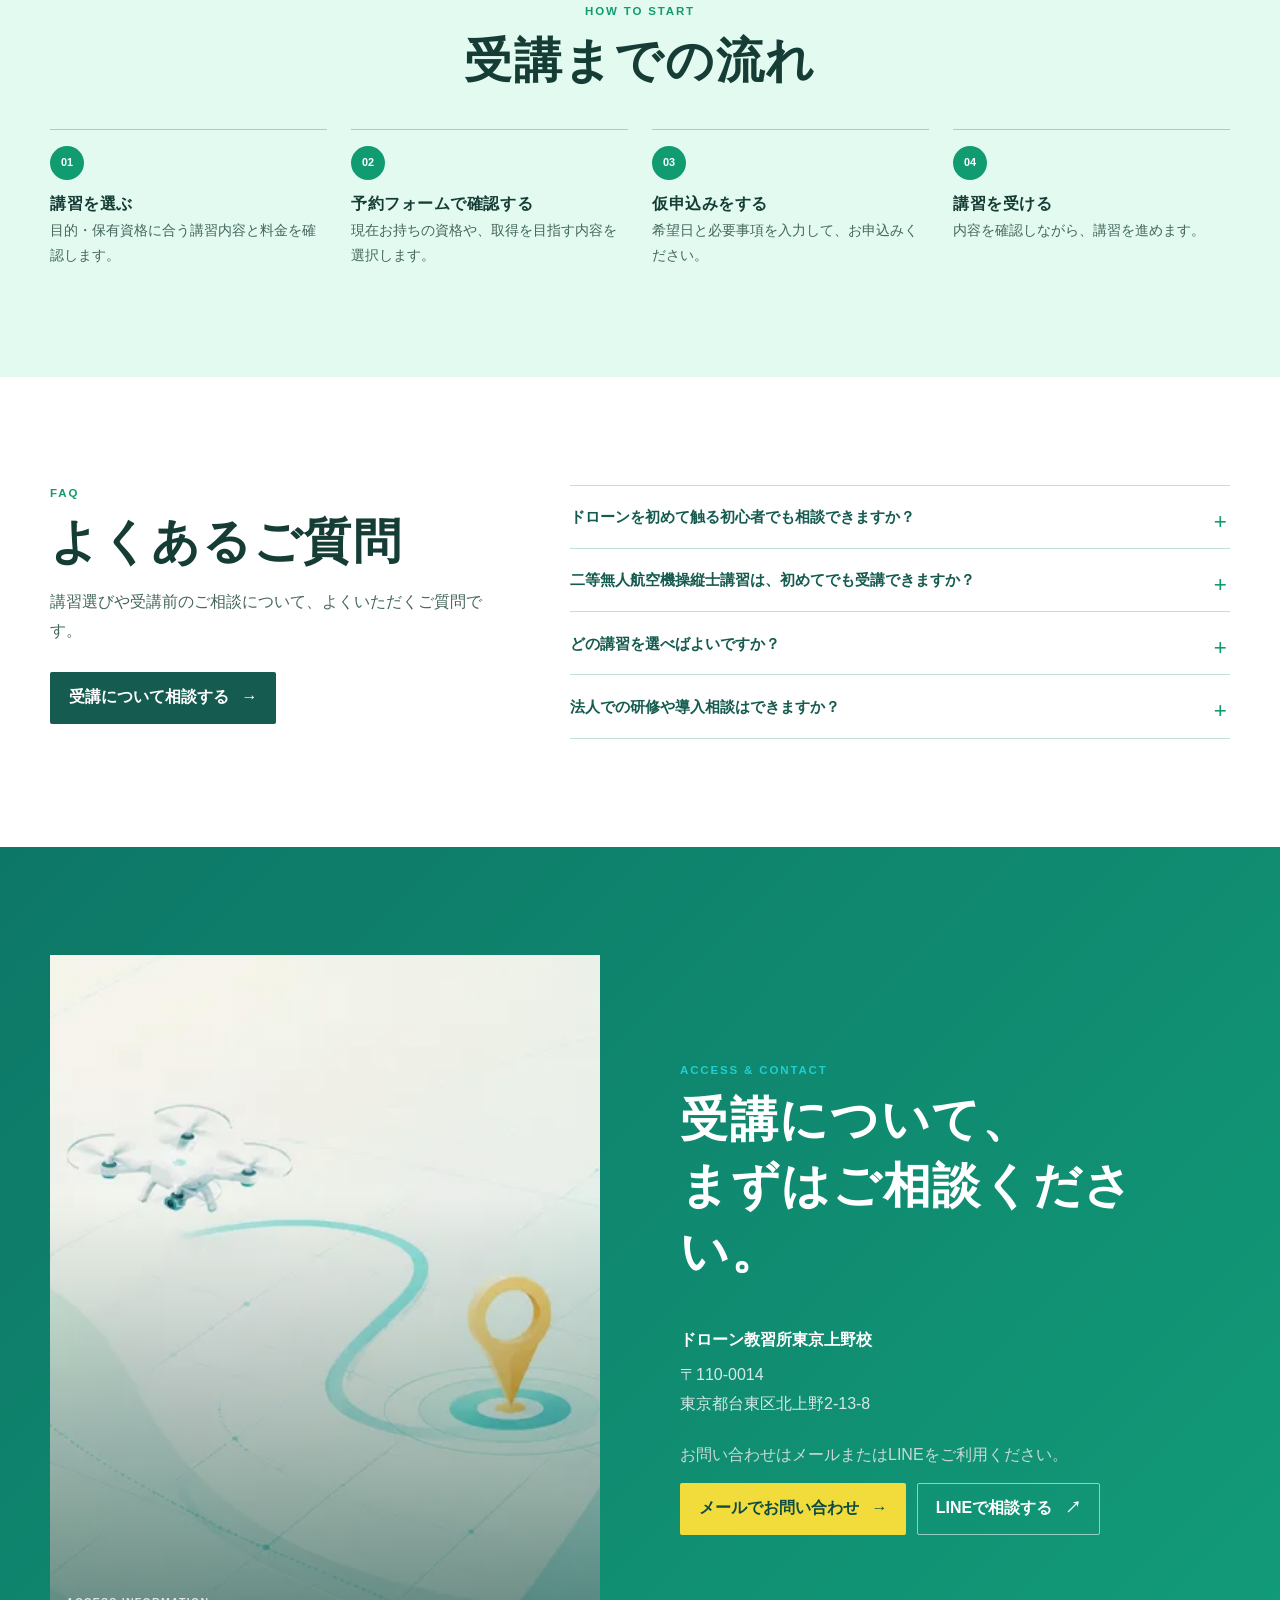
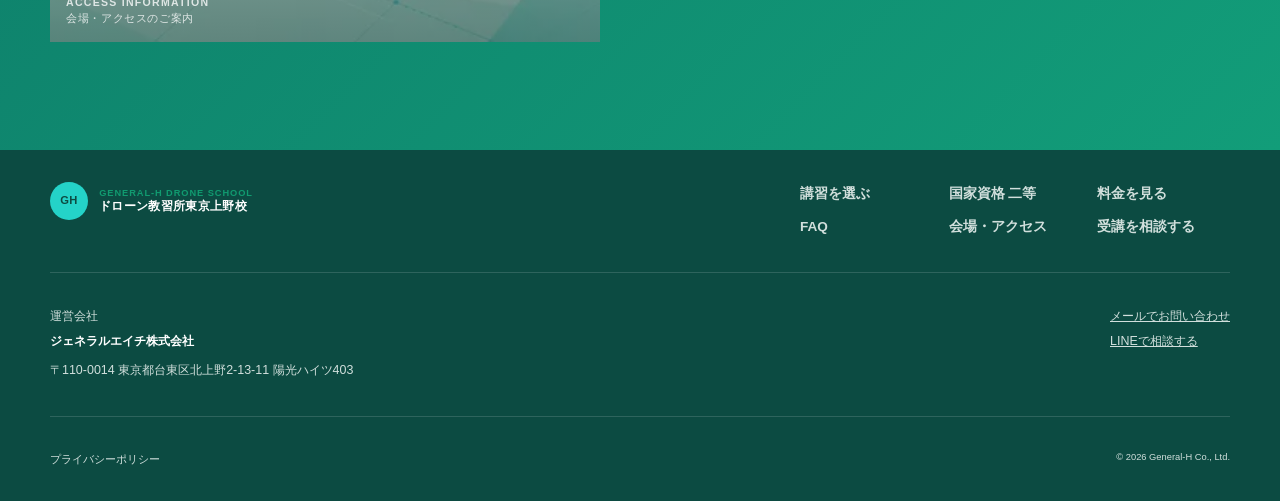
==== commit ae4d1c9c: "feat: use email and LINE for drone contact" ====
--- a/index.html
+++ b/index.html
@@ -9,7 +9,7 @@
     <link rel="canonical" href="https://drone.general-h.com/">
     <link rel="icon" href="assets/icons/favicon.svg" type="image/svg+xml">
     <link rel="stylesheet" href="assets/css/style.css?v=20260908-1">
-    <link rel="stylesheet" href="assets/css/overrides.css?v=20260908-1">
+    <link rel="stylesheet" href="assets/css/overrides.css?v=20260908-2">
     <title>東京のドローンスクール｜二等講習対応｜ドローン教習所東京上野校</title>
     <meta property="og:locale" content="ja_JP">
     <meta property="og:type" content="website">
@@ -22,7 +22,7 @@
     <meta property="og:image:height" content="630">
     <meta property="og:image:alt" content="ドローン教習所東京上野校">
     <meta name="twitter:card" content="summary">
-    <script type="application/ld+json">{"@context":"https://schema.org","@graph":[{"@type":"EducationalOrganization","@id":"https://drone.general-h.com/#school","name":"ドローン教習所東京上野校","alternateName":"東京・上野のドローンスクール","url":"https://drone.general-h.com/","telephone":"+81-3-6802-7357","address":{"@type":"PostalAddress","postalCode":"110-0014","addressRegion":"東京都","addressLocality":"台東区","streetAddress":"北上野2-13-8","addressCountry":"JP"},"areaServed":{"@type":"AdministrativeArea","name":"東京都"},"parentOrganization":{"@type":"Organization","name":"ジェネラルエイチ株式会社"}},{"@type":"WebSite","@id":"https://drone.general-h.com/#website","name":"ドローン教習所東京上野校","alternateName":"東京・上野のドローンスクール","url":"https://drone.general-h.com/","inLanguage":"ja-JP","publisher":{"@id":"https://drone.general-h.com/#school"}}]}</script>
+    <script type="application/ld+json">{"@context":"https://schema.org","@graph":[{"@type":"EducationalOrganization","@id":"https://drone.general-h.com/#school","name":"ドローン教習所東京上野校","alternateName":"東京・上野のドローンスクール","url":"https://drone.general-h.com/","address":{"@type":"PostalAddress","postalCode":"110-0014","addressRegion":"東京都","addressLocality":"台東区","streetAddress":"北上野2-13-8","addressCountry":"JP"},"areaServed":{"@type":"AdministrativeArea","name":"東京都"},"parentOrganization":{"@type":"Organization","name":"ジェネラルエイチ株式会社"}},{"@type":"WebSite","@id":"https://drone.general-h.com/#website","name":"ドローン教習所東京上野校","alternateName":"東京・上野のドローンスクール","url":"https://drone.general-h.com/","inLanguage":"ja-JP","publisher":{"@id":"https://drone.general-h.com/#school"}}]}</script>
   </head>
   <body>
     <a class="skip-link" href="#main-content">本文へ移動</a>
@@ -70,9 +70,9 @@
 
       <section class="section faq-section" id="faq" aria-labelledby="faq-title"><div class="container faq-layout"><div class="faq-heading"><p class="eyebrow">FAQ</p><h2 id="faq-title">よくあるご質問</h2><p>講習選びや受講前のご相談について、よくいただくご質問です。</p><a class="button button-dark" href="#contact">受講について相談する<span aria-hidden="true">→</span></a></div><div class="faq-list"><details><summary>ドローンを初めて触る初心者でも相談できますか？</summary><p>はい。基礎知識や安全運航を確認しながら、初めての方にも分かりやすくご案内します。</p></details><details><summary>二等無人航空機操縦士講習は、初めてでも受講できますか？</summary><p>はい。初めて二等資格の取得を目指す方向けの講習をご用意しています。保有資格や受講済み講習がある方は、該当する受講区分をご案内します。</p></details><details><summary>どの講習を選べばよいですか？</summary><p>基礎から学びたい方、目視外・夜間飛行を学びたい方、二等資格を目指す方それぞれに講習をご案内しています。迷われる場合はお問い合わせください。</p></details><details><summary>法人での研修や導入相談はできますか？</summary><p>はい。業務でのドローン活用をご検討の法人様からのご相談を承ります。</p></details></div></div></section>
 
-      <section class="section contact-section" id="contact" aria-labelledby="contact-title"><div class="container contact-layout"><figure class="media-slot access-media has-image"><picture class="media-picture"><source type="image/webp" srcset="/assets/images/access/school-exterior-640.webp 640w, /assets/images/access/school-exterior.webp 1280w" sizes="(min-width: 720px) 40vw, calc(100vw - 40px)"><img src="/assets/images/access/school-exterior.webp" srcset="/assets/images/access/school-exterior-640.webp 640w, /assets/images/access/school-exterior.webp 1280w" sizes="(min-width: 720px) 40vw, calc(100vw - 40px)" width="1280" height="960" alt="会場・アクセスのご案内を表す抽象イラスト" loading="lazy" decoding="async"></picture><figcaption>ACCESS INFORMATION<br><span>会場・アクセスのご案内</span></figcaption></figure><div class="contact-copy"><p class="eyebrow">ACCESS & CONTACT</p><h2 id="contact-title">受講について、<br>まずはご相談ください。</h2><address><strong>ドローン教習所東京上野校</strong>〒110-0014<br>東京都台東区北上野2-13-8</address><a class="phone-link" href="tel:0368027357">03-6802-7357</a><p>受付時間　9:00〜20:00</p><a class="button button-accent" href="tel:0368027357">電話で受講を相談する<span aria-hidden="true">→</span></a></div></div></section>
+      <section class="section contact-section" id="contact" aria-labelledby="contact-title"><div class="container contact-layout"><figure class="media-slot access-media has-image"><picture class="media-picture"><source type="image/webp" srcset="/assets/images/access/school-exterior-640.webp 640w, /assets/images/access/school-exterior.webp 1280w" sizes="(min-width: 720px) 40vw, calc(100vw - 40px)"><img src="/assets/images/access/school-exterior.webp" srcset="/assets/images/access/school-exterior-640.webp 640w, /assets/images/access/school-exterior.webp 1280w" sizes="(min-width: 720px) 40vw, calc(100vw - 40px)" width="1280" height="960" alt="会場・アクセスのご案内を表す抽象イラスト" loading="lazy" decoding="async"></picture><figcaption>ACCESS INFORMATION<br><span>会場・アクセスのご案内</span></figcaption></figure><div class="contact-copy"><p class="eyebrow">ACCESS & CONTACT</p><h2 id="contact-title">受講について、<br>まずはご相談ください。</h2><address><strong>ドローン教習所東京上野校</strong>〒110-0014<br>東京都台東区北上野2-13-8</address><p class="contact-method-label">お問い合わせはメールまたはLINEをご利用ください。</p><div class="contact-methods"><a class="button button-accent" href="mailto:droneschooltokyoueno@gmail.com">メールでお問い合わせ<span aria-hidden="true">→</span></a><a class="button button-outline" href="https://lin.ee/um5xYiw/" target="_blank" rel="noopener">LINEで相談する<span aria-hidden="true">↗</span></a></div></div></div></section>
     </main>
-    <footer class="site-footer"><div class="container footer-main"><a class="brand brand-footer" href="/" aria-label="ドローン教習所東京上野校 トップ"><span class="brand-mark" aria-hidden="true">GH</span><span class="brand-copy"><span>GENERAL-H DRONE SCHOOL</span>ドローン教習所東京上野校</span></a><div class="footer-links"><a href="#course-choice">講習を選ぶ</a><a href="/courses/national-second/">国家資格 二等</a><a href="#pricing">料金を見る</a><a href="#faq">FAQ</a><a href="#contact">会場・アクセス</a><a href="#contact">受講を相談する</a></div></div><div class="container footer-company"><div><p>運営会社</p><strong>ジェネラルエイチ株式会社</strong><p>〒110-0014 東京都台東区北上野2-13-11 陽光ハイツ403</p></div><div><p>代表電話　<a href="tel:0368027308">03-6802-7308</a></p><p>FAX　03-6802-8784</p></div></div><div class="container footer-bottom"><a href="/privacy-policy/">プライバシーポリシー</a><small>© <span data-current-year>2026</span> General-H Co., Ltd.</small></div></footer>
+    <footer class="site-footer"><div class="container footer-main"><a class="brand brand-footer" href="/" aria-label="ドローン教習所東京上野校 トップ"><span class="brand-mark" aria-hidden="true">GH</span><span class="brand-copy"><span>GENERAL-H DRONE SCHOOL</span>ドローン教習所東京上野校</span></a><div class="footer-links"><a href="#course-choice">講習を選ぶ</a><a href="/courses/national-second/">国家資格 二等</a><a href="#pricing">料金を見る</a><a href="#faq">FAQ</a><a href="#contact">会場・アクセス</a><a href="#contact">受講を相談する</a></div></div><div class="container footer-company"><div><p>運営会社</p><strong>ジェネラルエイチ株式会社</strong><p>〒110-0014 東京都台東区北上野2-13-11 陽光ハイツ403</p></div><div><p><a href="mailto:droneschooltokyoueno@gmail.com">メールでお問い合わせ</a></p><p><a href="https://lin.ee/um5xYiw/" target="_blank" rel="noopener">LINEで相談する</a></p></div></div><div class="container footer-bottom"><a href="/privacy-policy/">プライバシーポリシー</a><small>© <span data-current-year>2026</span> General-H Co., Ltd.</small></div></footer>
     <script src="assets/js/site.js?v=20260908-2" defer></script>
   </body>
 </html>
--- a/assets/css/overrides.css
+++ b/assets/css/overrides.css
@@ -297,3 +297,18 @@
     aspect-ratio: 4 / 5;
   }
 }
+
+.contact-method-label {
+  margin-bottom: .8rem;
+}
+
+.contact-methods {
+  display: flex;
+  flex-wrap: wrap;
+  gap: .7rem;
+}
+
+.contact-copy .contact-methods .button-outline {
+  color: var(--white);
+  border-color: rgb(255 255 255 / 55%);
+}
